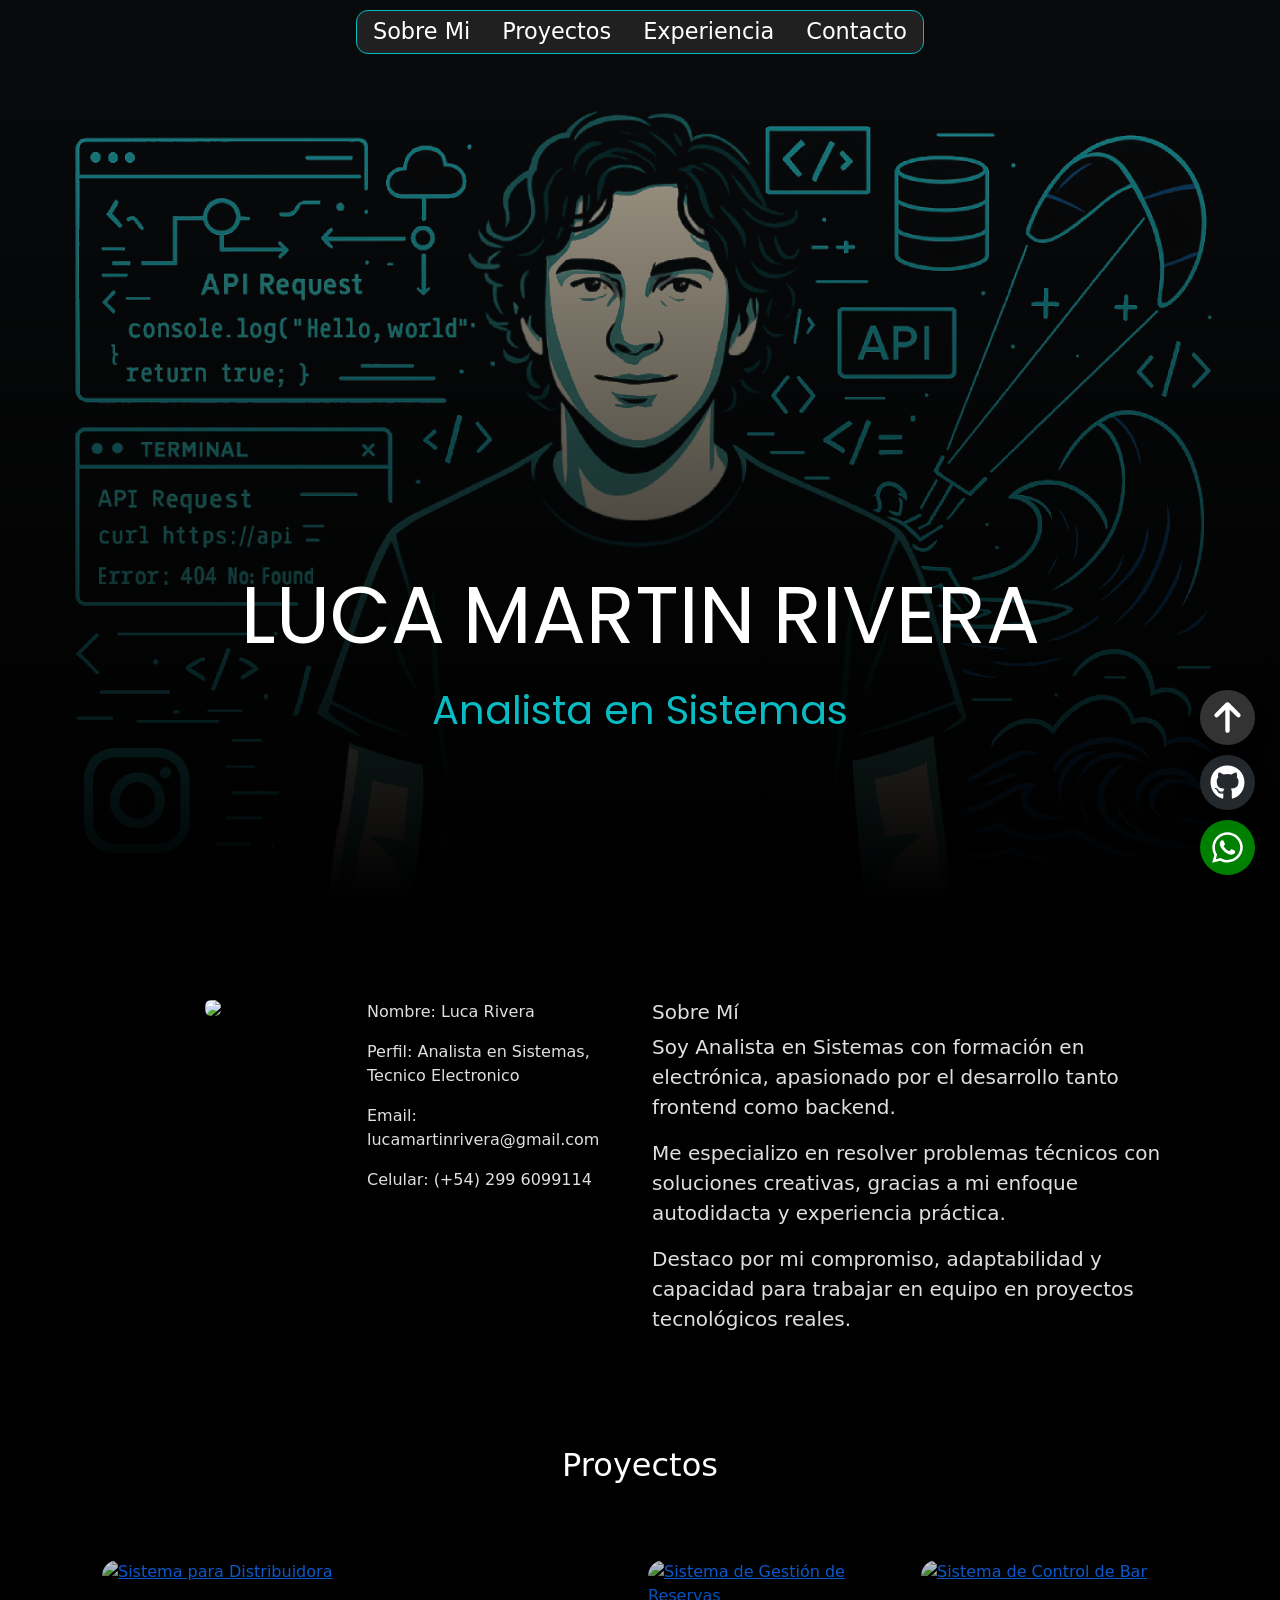
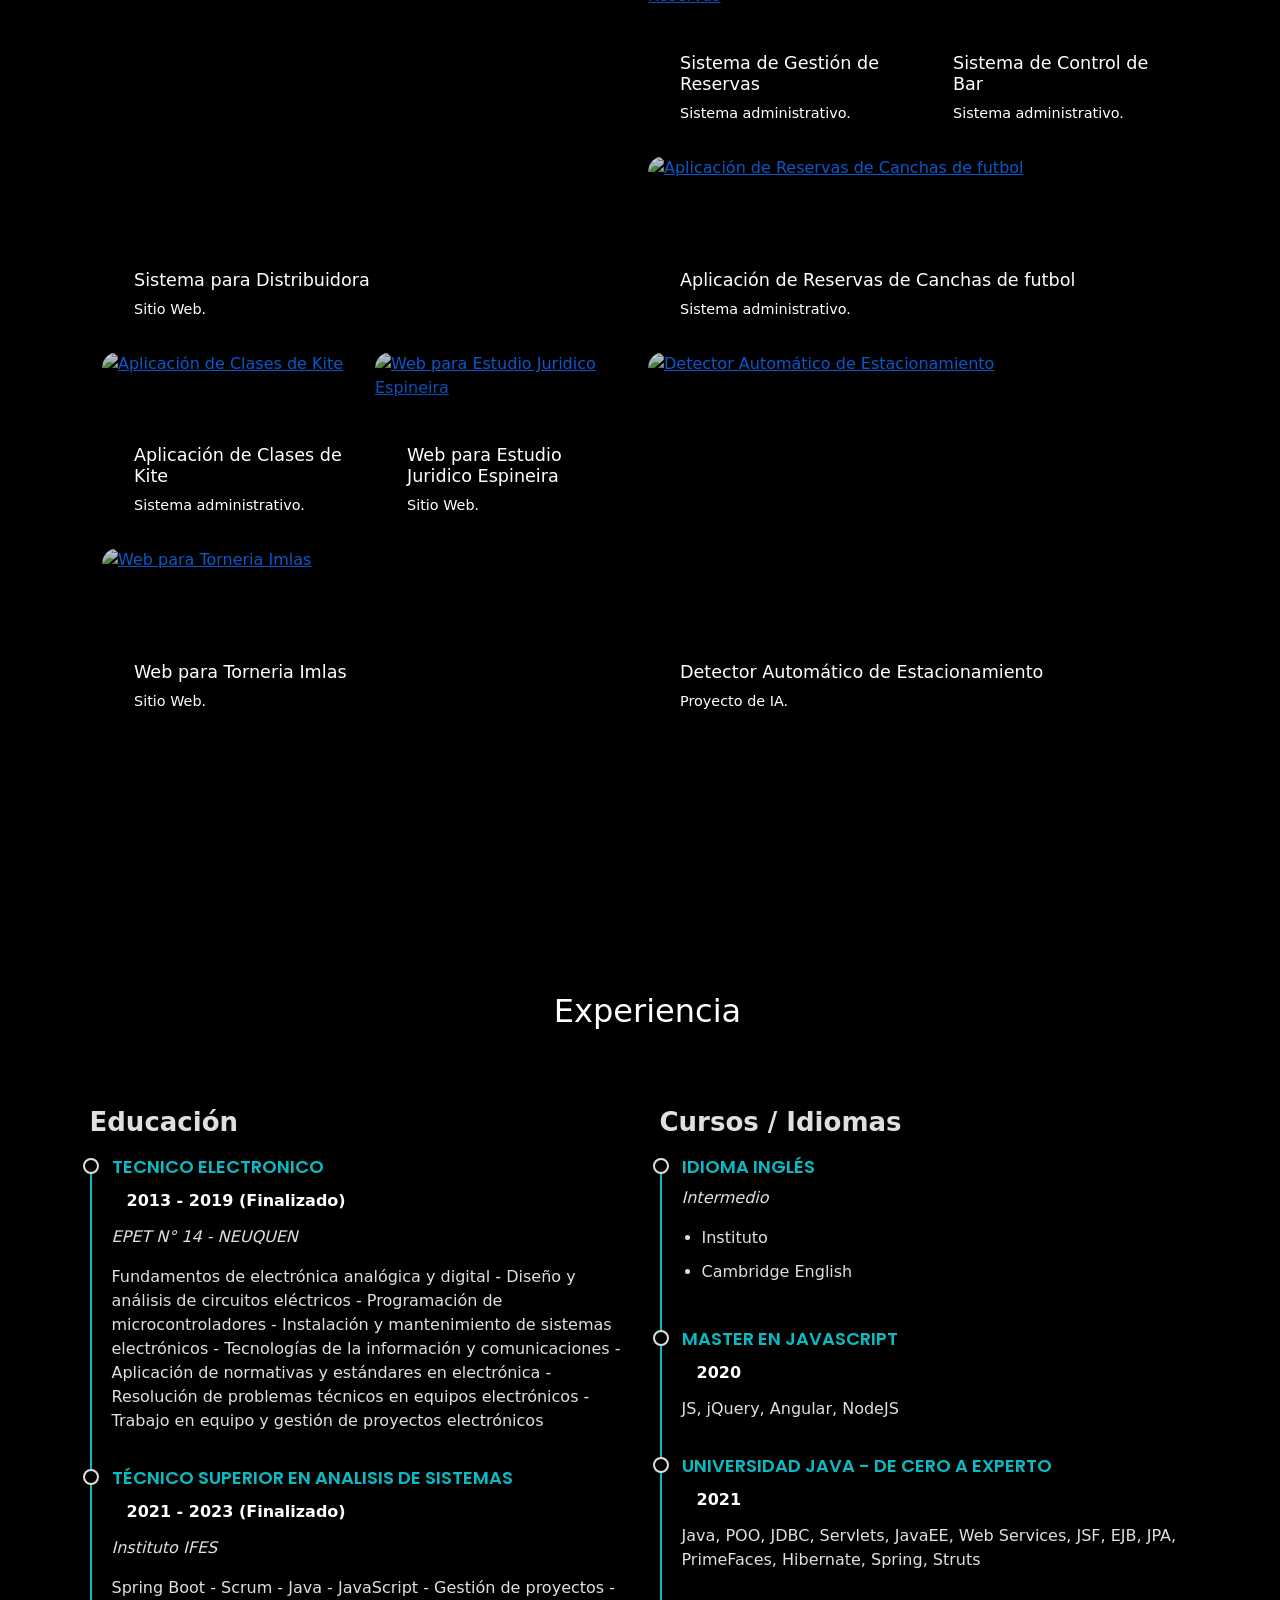
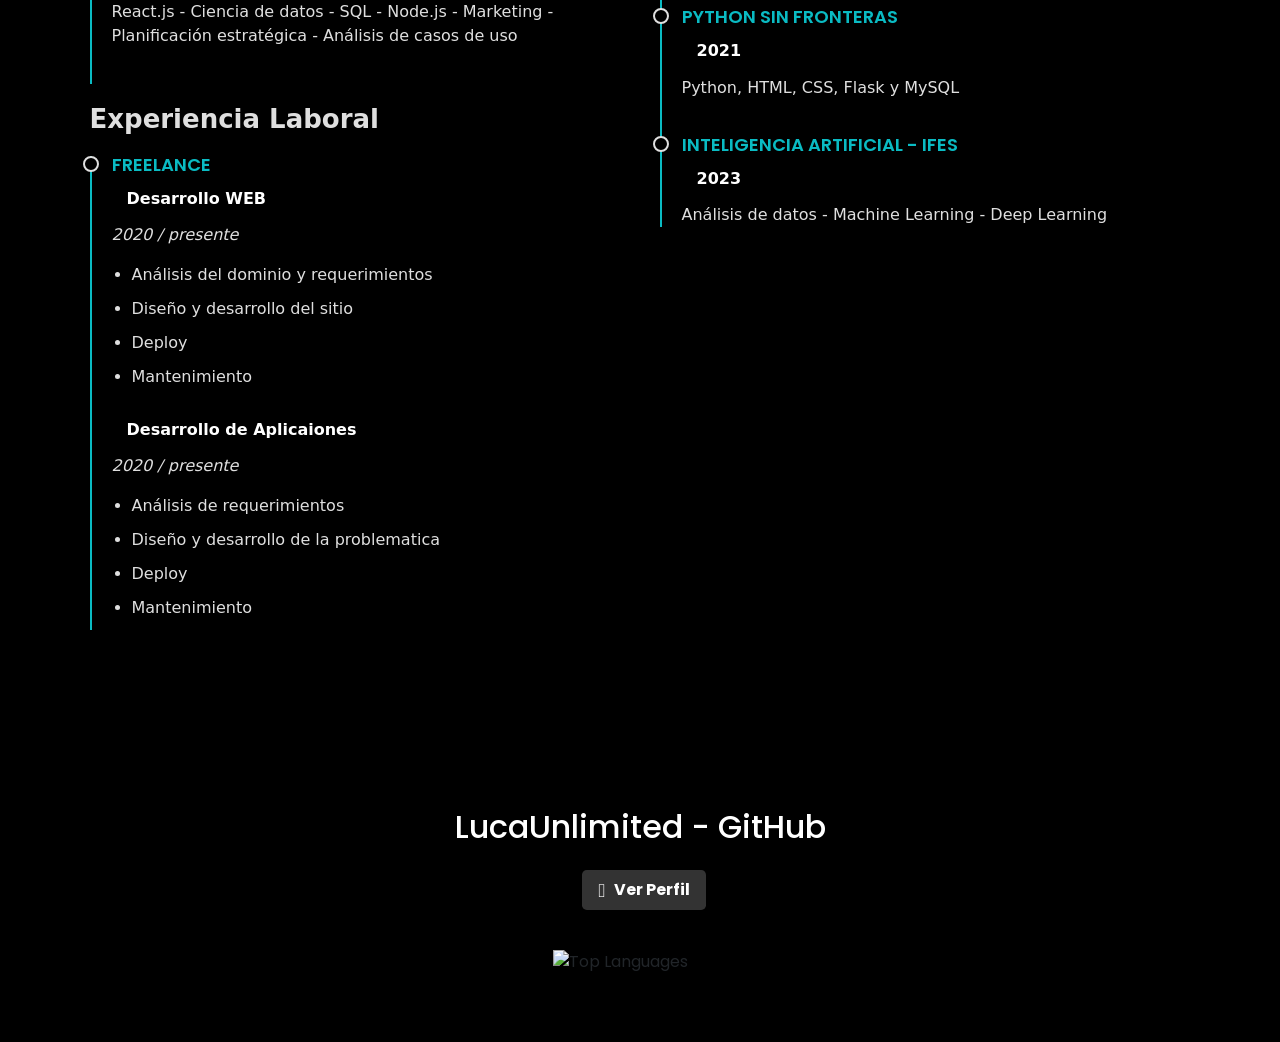
==== index.html @ 5f29ee4a "first commit" ====
<!doctype html>
<html lang="en">

<head>
  <meta charset="UTF-8" />
  <link rel="icon" href="/favicon.ico" />
  <meta name="viewport" content="width=device-width, initial-scale=1.0" />
  <title>Luca Rivera - Analista en Sistemas</title>

  <link rel="preconnect" href="https://fonts.googleapis.com">
  <link rel="preconnect" href="https://fonts.gstatic.com" crossorigin>

  <link rel="preconnect" href="https://fonts.googleapis.com">
  <link rel="preconnect" href="https://fonts.gstatic.com" crossorigin>
  <link
    href="https://fonts.googleapis.com/css2?family=Open+Sans:ital,wght@0,300..800;1,300..800&family=Poppins:ital,wght@0,100;0,200;0,300;0,400;0,500;0,600;0,700;0,800;0,900;1,100;1,200;1,300;1,400;1,500;1,600;1,700;1,800;1,900&display=swap"
    rel="stylesheet">

  <script type="module" crossorigin src="/assets/index-CZLeJGam.js"></script>
  <link rel="stylesheet" crossorigin href="/assets/index-Cu_EXWYW.css">
</head>

<body>
  <div id="root"></div>
</body>

</html>
---- assets/index-Cu_EXWYW.css ----
@charset "UTF-8";.navbar-pers{position:fixed;width:100%;display:flex;justify-content:center;align-items:center;z-index:999;top:10px}.navbar-container{background-color:#fff;border:1px solid #0abbc3;border-radius:12px;background-color:#202020;display:flex;justify-content:center;align-items:center;overflow:hidden}.navbar-link{text-decoration:none;color:#fff;font-size:1.4rem;font-weight:400;padding:4px 16px}.navbar-link:hover{background-color:#1bcad344;transition:all .3s ease-in-out;border-radius:10px}@media (max-width: 768px){.navbar-link{font-size:1.1rem;padding:10px 4px;border:.2px solid #0abac309}.navbar-pers{top:20px}}.navbar-link.active{background-color:#1bcad344;transition:all .3s ease-in-out;border-radius:10px}body{background-color:#000}.banner-container{position:relative;overflow:hidden;height:100vh;width:100%;display:flex;flex-direction:column;justify-content:end;align-items:center;background-size:cover;background-position:center;background-repeat:no-repeat;background-image:linear-gradient(to bottom,#1c18184d,#000),url(/assets/banner-xry9bMZ2.png);padding-bottom:160px}.banner-text{font-family:Poppins,sans-serif;font-weight:400;margin:5px;text-align:center;color:#fff;font-size:5rem}.banner-container span{font-family:Poppins,sans-serif;font-weight:400;text-align:center;color:#0abbc3;font-size:2.5rem}@media (max-width: 768px){.floating-buttons{display:none}.banner-container{padding-bottom:50px}.hidden-sm{display:none}.banner-text{font-family:Poppins,sans-serif;font-weight:400;text-align:center;color:#fff;font-size:3.5rem;margin:-8px}.banner-container span{font-family:Poppins,sans-serif;font-weight:400;text-align:center;color:#0abbc3;font-size:2rem;margin-top:15px}.name-container{flex-direction:column}}.github-btn{margin-bottom:20px;display:inline-flex;align-items:center;gap:.5rem;padding:.5rem 1rem;background-color:#333;color:#fff;border:none;border-radius:.3rem;text-decoration:none;font-size:1rem;font-weight:700;transition:background-color .2s ease,transform .2s ease;margin-left:.5rem}.github-btn:hover{background-color:#555;transform:translateY(-3px)}.github-btn i{font-size:1.2rem}.avatar{margin-bottom:20px;max-height:200px}.about-img{display:flex;justify-content:center}.about-container{color:#dfdfdf}@media (max-width: 576px){.avatar{padding-left:20px;max-width:150px}.about-info{font-size:s}.about-me{padding:20px}}.resume .resume-title{font-size:26px;font-weight:700;margin-top:20px;margin-bottom:20px;color:#dfdfdf}.resume .resume-item{padding:0 0 20px 20px;border-left:2px solid #0abbc3;position:relative}.resume .resume-item h4{line-height:18px;font-size:18px;font-weight:600;text-transform:uppercase;font-family:Poppins,sans-serif;color:#0abbc3;margin-bottom:10px}.resume .resume-item h5{color:#fff;font-size:16px;padding:5px 15px;display:inline-block;font-weight:600;margin-bottom:10px}.resume .resume-item p{color:#dfdfdf}.resume .resume-item ul{padding-left:20px}.resume .resume-item ul li{color:#dfdfdf;padding-bottom:10px}.resume .resume-item:last-child{padding-bottom:0}.resume .resume-item:before{content:"";position:absolute;width:16px;height:16px;border-radius:50px;left:-9px;top:0;background:#000;border:2px solid #dfdfdf}/*!
 * Font Awesome Free 6.7.2 by @fontawesome - https://fontawesome.com
 * License - https://fontawesome.com/license/free (Icons: CC BY 4.0, Fonts: SIL OFL 1.1, Code: MIT License)
 * Copyright 2024 Fonticons, Inc.
 */.fa{font-family:var(--fa-style-family,"Font Awesome 6 Free");font-weight:var(--fa-style,900)}.fa,.fa-brands,.fa-regular,.fa-solid,.fab,.far,.fas{-moz-osx-font-smoothing:grayscale;-webkit-font-smoothing:antialiased;display:var(--fa-display,inline-block);font-style:normal;font-variant:normal;line-height:1;text-rendering:auto}.fa-brands:before,.fa-regular:before,.fa-solid:before,.fa:before,.fab:before,.far:before,.fas:before{content:var(--fa)}.fa-classic,.fa-regular,.fa-solid,.far,.fas{font-family:"Font Awesome 6 Free"}.fa-brands,.fab{font-family:"Font Awesome 6 Brands"}.fa-1x{font-size:1em}.fa-2x{font-size:2em}.fa-3x{font-size:3em}.fa-4x{font-size:4em}.fa-5x{font-size:5em}.fa-6x{font-size:6em}.fa-7x{font-size:7em}.fa-8x{font-size:8em}.fa-9x{font-size:9em}.fa-10x{font-size:10em}.fa-2xs{font-size:.625em;line-height:.1em;vertical-align:.225em}.fa-xs{font-size:.75em;line-height:.08333em;vertical-align:.125em}.fa-sm{font-size:.875em;line-height:.07143em;vertical-align:.05357em}.fa-lg{font-size:1.25em;line-height:.05em;vertical-align:-.075em}.fa-xl{font-size:1.5em;line-height:.04167em;vertical-align:-.125em}.fa-2xl{font-size:2em;line-height:.03125em;vertical-align:-.1875em}.fa-fw{text-align:center;width:1.25em}.fa-ul{list-style-type:none;margin-left:var(--fa-li-margin,2.5em);padding-left:0}.fa-ul>li{position:relative}.fa-li{left:calc(var(--fa-li-width, 2em)*-1);position:absolute;text-align:center;width:var(--fa-li-width,2em);line-height:inherit}.fa-border{border-radius:var(--fa-border-radius,.1em);border:var(--fa-border-width,.08em) var(--fa-border-style,solid) var(--fa-border-color,#eee);padding:var(--fa-border-padding,.2em .25em .15em)}.fa-pull-left{float:left;margin-right:var(--fa-pull-margin,.3em)}.fa-pull-right{float:right;margin-left:var(--fa-pull-margin,.3em)}.fa-beat{animation-name:fa-beat;animation-delay:var(--fa-animation-delay,0s);animation-direction:var(--fa-animation-direction,normal);animation-duration:var(--fa-animation-duration,1s);animation-iteration-count:var(--fa-animation-iteration-count,infinite);animation-timing-function:var(--fa-animation-timing,ease-in-out)}.fa-bounce{animation-name:fa-bounce;animation-delay:var(--fa-animation-delay,0s);animation-direction:var(--fa-animation-direction,normal);animation-duration:var(--fa-animation-duration,1s);animation-iteration-count:var(--fa-animation-iteration-count,infinite);animation-timing-function:var(--fa-animation-timing,cubic-bezier(.28,.84,.42,1))}.fa-fade{animation-name:fa-fade;animation-iteration-count:var(--fa-animation-iteration-count,infinite);animation-timing-function:var(--fa-animation-timing,cubic-bezier(.4,0,.6,1))}.fa-beat-fade,.fa-fade{animation-delay:var(--fa-animation-delay,0s);animation-direction:var(--fa-animation-direction,normal);animation-duration:var(--fa-animation-duration,1s)}.fa-beat-fade{animation-name:fa-beat-fade;animation-iteration-count:var(--fa-animation-iteration-count,infinite);animation-timing-function:var(--fa-animation-timing,cubic-bezier(.4,0,.6,1))}.fa-flip{animation-name:fa-flip;animation-delay:var(--fa-animation-delay,0s);animation-direction:var(--fa-animation-direction,normal);animation-duration:var(--fa-animation-duration,1s);animation-iteration-count:var(--fa-animation-iteration-count,infinite);animation-timing-function:var(--fa-animation-timing,ease-in-out)}.fa-shake{animation-name:fa-shake;animation-duration:var(--fa-animation-duration,1s);animation-iteration-count:var(--fa-animation-iteration-count,infinite);animation-timing-function:var(--fa-animation-timing,linear)}.fa-shake,.fa-spin{animation-delay:var(--fa-animation-delay,0s);animation-direction:var(--fa-animation-direction,normal)}.fa-spin{animation-name:fa-spin;animation-duration:var(--fa-animation-duration,2s);animation-iteration-count:var(--fa-animation-iteration-count,infinite);animation-timing-function:var(--fa-animation-timing,linear)}.fa-spin-reverse{--fa-animation-direction:reverse}.fa-pulse,.fa-spin-pulse{animation-name:fa-spin;animation-direction:var(--fa-animation-direction,normal);animation-duration:var(--fa-animation-duration,1s);animation-iteration-count:var(--fa-animation-iteration-count,infinite);animation-timing-function:var(--fa-animation-timing,steps(8))}@media (prefers-reduced-motion:reduce){.fa-beat,.fa-beat-fade,.fa-bounce,.fa-fade,.fa-flip,.fa-pulse,.fa-shake,.fa-spin,.fa-spin-pulse{animation-delay:-1ms;animation-duration:1ms;animation-iteration-count:1;transition-delay:0s;transition-duration:0s}}@keyframes fa-beat{0%,90%{transform:scale(1)}45%{transform:scale(var(--fa-beat-scale,1.25))}}@keyframes fa-bounce{0%{transform:scale(1) translateY(0)}10%{transform:scale(var(--fa-bounce-start-scale-x,1.1),var(--fa-bounce-start-scale-y,.9)) translateY(0)}30%{transform:scale(var(--fa-bounce-jump-scale-x,.9),var(--fa-bounce-jump-scale-y,1.1)) translateY(var(--fa-bounce-height,-.5em))}50%{transform:scale(var(--fa-bounce-land-scale-x,1.05),var(--fa-bounce-land-scale-y,.95)) translateY(0)}57%{transform:scale(1) translateY(var(--fa-bounce-rebound,-.125em))}64%{transform:scale(1) translateY(0)}to{transform:scale(1) translateY(0)}}@keyframes fa-fade{50%{opacity:var(--fa-fade-opacity,.4)}}@keyframes fa-beat-fade{0%,to{opacity:var(--fa-beat-fade-opacity,.4);transform:scale(1)}50%{opacity:1;transform:scale(var(--fa-beat-fade-scale,1.125))}}@keyframes fa-flip{50%{transform:rotate3d(var(--fa-flip-x,0),var(--fa-flip-y,1),var(--fa-flip-z,0),var(--fa-flip-angle,-180deg))}}@keyframes fa-shake{0%{transform:rotate(-15deg)}4%{transform:rotate(15deg)}8%,24%{transform:rotate(-18deg)}12%,28%{transform:rotate(18deg)}16%{transform:rotate(-22deg)}20%{transform:rotate(22deg)}32%{transform:rotate(-12deg)}36%{transform:rotate(12deg)}40%,to{transform:rotate(0)}}@keyframes fa-spin{0%{transform:rotate(0)}to{transform:rotate(1turn)}}.fa-rotate-90{transform:rotate(90deg)}.fa-rotate-180{transform:rotate(180deg)}.fa-rotate-270{transform:rotate(270deg)}.fa-flip-horizontal{transform:scaleX(-1)}.fa-flip-vertical{transform:scaleY(-1)}.fa-flip-both,.fa-flip-horizontal.fa-flip-vertical{transform:scale(-1)}.fa-rotate-by{transform:rotate(var(--fa-rotate-angle,0))}.fa-stack{display:inline-block;height:2em;line-height:2em;position:relative;vertical-align:middle;width:2.5em}.fa-stack-1x,.fa-stack-2x{left:0;position:absolute;text-align:center;width:100%;z-index:var(--fa-stack-z-index,auto)}.fa-stack-1x{line-height:inherit}.fa-stack-2x{font-size:2em}.fa-inverse{color:var(--fa-inverse,#fff)}.fa-0{--fa:"0"}.fa-1{--fa:"1"}.fa-2{--fa:"2"}.fa-3{--fa:"3"}.fa-4{--fa:"4"}.fa-5{--fa:"5"}.fa-6{--fa:"6"}.fa-7{--fa:"7"}.fa-8{--fa:"8"}.fa-9{--fa:"9"}.fa-fill-drip{--fa:""}.fa-arrows-to-circle{--fa:""}.fa-chevron-circle-right,.fa-circle-chevron-right{--fa:""}.fa-at{--fa:"@"}.fa-trash-alt,.fa-trash-can{--fa:""}.fa-text-height{--fa:""}.fa-user-times,.fa-user-xmark{--fa:""}.fa-stethoscope{--fa:""}.fa-comment-alt,.fa-message{--fa:""}.fa-info{--fa:""}.fa-compress-alt,.fa-down-left-and-up-right-to-center{--fa:""}.fa-explosion{--fa:""}.fa-file-alt,.fa-file-lines,.fa-file-text{--fa:""}.fa-wave-square{--fa:""}.fa-ring{--fa:""}.fa-building-un{--fa:""}.fa-dice-three{--fa:""}.fa-calendar-alt,.fa-calendar-days{--fa:""}.fa-anchor-circle-check{--fa:""}.fa-building-circle-arrow-right{--fa:""}.fa-volleyball,.fa-volleyball-ball{--fa:""}.fa-arrows-up-to-line{--fa:""}.fa-sort-desc,.fa-sort-down{--fa:""}.fa-circle-minus,.fa-minus-circle{--fa:""}.fa-door-open{--fa:""}.fa-right-from-bracket,.fa-sign-out-alt{--fa:""}.fa-atom{--fa:""}.fa-soap{--fa:""}.fa-heart-music-camera-bolt,.fa-icons{--fa:""}.fa-microphone-alt-slash,.fa-microphone-lines-slash{--fa:""}.fa-bridge-circle-check{--fa:""}.fa-pump-medical{--fa:""}.fa-fingerprint{--fa:""}.fa-hand-point-right{--fa:""}.fa-magnifying-glass-location,.fa-search-location{--fa:""}.fa-forward-step,.fa-step-forward{--fa:""}.fa-face-smile-beam,.fa-smile-beam{--fa:""}.fa-flag-checkered{--fa:""}.fa-football,.fa-football-ball{--fa:""}.fa-school-circle-exclamation{--fa:""}.fa-crop{--fa:""}.fa-angle-double-down,.fa-angles-down{--fa:""}.fa-users-rectangle{--fa:""}.fa-people-roof{--fa:""}.fa-people-line{--fa:""}.fa-beer,.fa-beer-mug-empty{--fa:""}.fa-diagram-predecessor{--fa:""}.fa-arrow-up-long,.fa-long-arrow-up{--fa:""}.fa-burn,.fa-fire-flame-simple{--fa:""}.fa-male,.fa-person{--fa:""}.fa-laptop{--fa:""}.fa-file-csv{--fa:""}.fa-menorah{--fa:""}.fa-truck-plane{--fa:""}.fa-record-vinyl{--fa:""}.fa-face-grin-stars,.fa-grin-stars{--fa:""}.fa-bong{--fa:""}.fa-pastafarianism,.fa-spaghetti-monster-flying{--fa:""}.fa-arrow-down-up-across-line{--fa:""}.fa-spoon,.fa-utensil-spoon{--fa:""}.fa-jar-wheat{--fa:""}.fa-envelopes-bulk,.fa-mail-bulk{--fa:""}.fa-file-circle-exclamation{--fa:""}.fa-circle-h,.fa-hospital-symbol{--fa:""}.fa-pager{--fa:""}.fa-address-book,.fa-contact-book{--fa:""}.fa-strikethrough{--fa:""}.fa-k{--fa:"K"}.fa-landmark-flag{--fa:""}.fa-pencil,.fa-pencil-alt{--fa:""}.fa-backward{--fa:""}.fa-caret-right{--fa:""}.fa-comments{--fa:""}.fa-file-clipboard,.fa-paste{--fa:""}.fa-code-pull-request{--fa:""}.fa-clipboard-list{--fa:""}.fa-truck-loading,.fa-truck-ramp-box{--fa:""}.fa-user-check{--fa:""}.fa-vial-virus{--fa:""}.fa-sheet-plastic{--fa:""}.fa-blog{--fa:""}.fa-user-ninja{--fa:""}.fa-person-arrow-up-from-line{--fa:""}.fa-scroll-torah,.fa-torah{--fa:""}.fa-broom-ball,.fa-quidditch,.fa-quidditch-broom-ball{--fa:""}.fa-toggle-off{--fa:""}.fa-archive,.fa-box-archive{--fa:""}.fa-person-drowning{--fa:""}.fa-arrow-down-9-1,.fa-sort-numeric-desc,.fa-sort-numeric-down-alt{--fa:""}.fa-face-grin-tongue-squint,.fa-grin-tongue-squint{--fa:""}.fa-spray-can{--fa:""}.fa-truck-monster{--fa:""}.fa-w{--fa:"W"}.fa-earth-africa,.fa-globe-africa{--fa:""}.fa-rainbow{--fa:""}.fa-circle-notch{--fa:""}.fa-tablet-alt,.fa-tablet-screen-button{--fa:""}.fa-paw{--fa:""}.fa-cloud{--fa:""}.fa-trowel-bricks{--fa:""}.fa-face-flushed,.fa-flushed{--fa:""}.fa-hospital-user{--fa:""}.fa-tent-arrow-left-right{--fa:""}.fa-gavel,.fa-legal{--fa:""}.fa-binoculars{--fa:""}.fa-microphone-slash{--fa:""}.fa-box-tissue{--fa:""}.fa-motorcycle{--fa:""}.fa-bell-concierge,.fa-concierge-bell{--fa:""}.fa-pen-ruler,.fa-pencil-ruler{--fa:""}.fa-people-arrows,.fa-people-arrows-left-right{--fa:""}.fa-mars-and-venus-burst{--fa:""}.fa-caret-square-right,.fa-square-caret-right{--fa:""}.fa-cut,.fa-scissors{--fa:""}.fa-sun-plant-wilt{--fa:""}.fa-toilets-portable{--fa:""}.fa-hockey-puck{--fa:""}.fa-table{--fa:""}.fa-magnifying-glass-arrow-right{--fa:""}.fa-digital-tachograph,.fa-tachograph-digital{--fa:""}.fa-users-slash{--fa:""}.fa-clover{--fa:""}.fa-mail-reply,.fa-reply{--fa:""}.fa-star-and-crescent{--fa:""}.fa-house-fire{--fa:""}.fa-minus-square,.fa-square-minus{--fa:""}.fa-helicopter{--fa:""}.fa-compass{--fa:""}.fa-caret-square-down,.fa-square-caret-down{--fa:""}.fa-file-circle-question{--fa:""}.fa-laptop-code{--fa:""}.fa-swatchbook{--fa:""}.fa-prescription-bottle{--fa:""}.fa-bars,.fa-navicon{--fa:""}.fa-people-group{--fa:""}.fa-hourglass-3,.fa-hourglass-end{--fa:""}.fa-heart-broken,.fa-heart-crack{--fa:""}.fa-external-link-square-alt,.fa-square-up-right{--fa:""}.fa-face-kiss-beam,.fa-kiss-beam{--fa:""}.fa-film{--fa:""}.fa-ruler-horizontal{--fa:""}.fa-people-robbery{--fa:""}.fa-lightbulb{--fa:""}.fa-caret-left{--fa:""}.fa-circle-exclamation,.fa-exclamation-circle{--fa:""}.fa-school-circle-xmark{--fa:""}.fa-arrow-right-from-bracket,.fa-sign-out{--fa:""}.fa-chevron-circle-down,.fa-circle-chevron-down{--fa:""}.fa-unlock-alt,.fa-unlock-keyhole{--fa:""}.fa-cloud-showers-heavy{--fa:""}.fa-headphones-alt,.fa-headphones-simple{--fa:""}.fa-sitemap{--fa:""}.fa-circle-dollar-to-slot,.fa-donate{--fa:""}.fa-memory{--fa:""}.fa-road-spikes{--fa:""}.fa-fire-burner{--fa:""}.fa-flag{--fa:""}.fa-hanukiah{--fa:""}.fa-feather{--fa:""}.fa-volume-down,.fa-volume-low{--fa:""}.fa-comment-slash{--fa:""}.fa-cloud-sun-rain{--fa:""}.fa-compress{--fa:""}.fa-wheat-alt,.fa-wheat-awn{--fa:""}.fa-ankh{--fa:""}.fa-hands-holding-child{--fa:""}.fa-asterisk{--fa:"*"}.fa-check-square,.fa-square-check{--fa:""}.fa-peseta-sign{--fa:""}.fa-header,.fa-heading{--fa:""}.fa-ghost{--fa:""}.fa-list,.fa-list-squares{--fa:""}.fa-phone-square-alt,.fa-square-phone-flip{--fa:""}.fa-cart-plus{--fa:""}.fa-gamepad{--fa:""}.fa-circle-dot,.fa-dot-circle{--fa:""}.fa-dizzy,.fa-face-dizzy{--fa:""}.fa-egg{--fa:""}.fa-house-medical-circle-xmark{--fa:""}.fa-campground{--fa:""}.fa-folder-plus{--fa:""}.fa-futbol,.fa-futbol-ball,.fa-soccer-ball{--fa:""}.fa-paint-brush,.fa-paintbrush{--fa:""}.fa-lock{--fa:""}.fa-gas-pump{--fa:""}.fa-hot-tub,.fa-hot-tub-person{--fa:""}.fa-map-location,.fa-map-marked{--fa:""}.fa-house-flood-water{--fa:""}.fa-tree{--fa:""}.fa-bridge-lock{--fa:""}.fa-sack-dollar{--fa:""}.fa-edit,.fa-pen-to-square{--fa:""}.fa-car-side{--fa:""}.fa-share-alt,.fa-share-nodes{--fa:""}.fa-heart-circle-minus{--fa:""}.fa-hourglass-2,.fa-hourglass-half{--fa:""}.fa-microscope{--fa:""}.fa-sink{--fa:""}.fa-bag-shopping,.fa-shopping-bag{--fa:""}.fa-arrow-down-z-a,.fa-sort-alpha-desc,.fa-sort-alpha-down-alt{--fa:""}.fa-mitten{--fa:""}.fa-person-rays{--fa:""}.fa-users{--fa:""}.fa-eye-slash{--fa:""}.fa-flask-vial{--fa:""}.fa-hand,.fa-hand-paper{--fa:""}.fa-om{--fa:""}.fa-worm{--fa:""}.fa-house-circle-xmark{--fa:""}.fa-plug{--fa:""}.fa-chevron-up{--fa:""}.fa-hand-spock{--fa:""}.fa-stopwatch{--fa:""}.fa-face-kiss,.fa-kiss{--fa:""}.fa-bridge-circle-xmark{--fa:""}.fa-face-grin-tongue,.fa-grin-tongue{--fa:""}.fa-chess-bishop{--fa:""}.fa-face-grin-wink,.fa-grin-wink{--fa:""}.fa-deaf,.fa-deafness,.fa-ear-deaf,.fa-hard-of-hearing{--fa:""}.fa-road-circle-check{--fa:""}.fa-dice-five{--fa:""}.fa-rss-square,.fa-square-rss{--fa:""}.fa-land-mine-on{--fa:""}.fa-i-cursor{--fa:""}.fa-stamp{--fa:""}.fa-stairs{--fa:""}.fa-i{--fa:"I"}.fa-hryvnia,.fa-hryvnia-sign{--fa:""}.fa-pills{--fa:""}.fa-face-grin-wide,.fa-grin-alt{--fa:""}.fa-tooth{--fa:""}.fa-v{--fa:"V"}.fa-bangladeshi-taka-sign{--fa:""}.fa-bicycle{--fa:""}.fa-rod-asclepius,.fa-rod-snake,.fa-staff-aesculapius,.fa-staff-snake{--fa:""}.fa-head-side-cough-slash{--fa:""}.fa-ambulance,.fa-truck-medical{--fa:""}.fa-wheat-awn-circle-exclamation{--fa:""}.fa-snowman{--fa:""}.fa-mortar-pestle{--fa:""}.fa-road-barrier{--fa:""}.fa-school{--fa:""}.fa-igloo{--fa:""}.fa-joint{--fa:""}.fa-angle-right{--fa:""}.fa-horse{--fa:""}.fa-q{--fa:"Q"}.fa-g{--fa:"G"}.fa-notes-medical{--fa:""}.fa-temperature-2,.fa-temperature-half,.fa-thermometer-2,.fa-thermometer-half{--fa:""}.fa-dong-sign{--fa:""}.fa-capsules{--fa:""}.fa-poo-bolt,.fa-poo-storm{--fa:""}.fa-face-frown-open,.fa-frown-open{--fa:""}.fa-hand-point-up{--fa:""}.fa-money-bill{--fa:""}.fa-bookmark{--fa:""}.fa-align-justify{--fa:""}.fa-umbrella-beach{--fa:""}.fa-helmet-un{--fa:""}.fa-bullseye{--fa:""}.fa-bacon{--fa:""}.fa-hand-point-down{--fa:""}.fa-arrow-up-from-bracket{--fa:""}.fa-folder,.fa-folder-blank{--fa:""}.fa-file-medical-alt,.fa-file-waveform{--fa:""}.fa-radiation{--fa:""}.fa-chart-simple{--fa:""}.fa-mars-stroke{--fa:""}.fa-vial{--fa:""}.fa-dashboard,.fa-gauge,.fa-gauge-med,.fa-tachometer-alt-average{--fa:""}.fa-magic-wand-sparkles,.fa-wand-magic-sparkles{--fa:""}.fa-e{--fa:"E"}.fa-pen-alt,.fa-pen-clip{--fa:""}.fa-bridge-circle-exclamation{--fa:""}.fa-user{--fa:""}.fa-school-circle-check{--fa:""}.fa-dumpster{--fa:""}.fa-shuttle-van,.fa-van-shuttle{--fa:""}.fa-building-user{--fa:""}.fa-caret-square-left,.fa-square-caret-left{--fa:""}.fa-highlighter{--fa:""}.fa-key{--fa:""}.fa-bullhorn{--fa:""}.fa-globe{--fa:""}.fa-synagogue{--fa:""}.fa-person-half-dress{--fa:""}.fa-road-bridge{--fa:""}.fa-location-arrow{--fa:""}.fa-c{--fa:"C"}.fa-tablet-button{--fa:""}.fa-building-lock{--fa:""}.fa-pizza-slice{--fa:""}.fa-money-bill-wave{--fa:""}.fa-area-chart,.fa-chart-area{--fa:""}.fa-house-flag{--fa:""}.fa-person-circle-minus{--fa:""}.fa-ban,.fa-cancel{--fa:""}.fa-camera-rotate{--fa:""}.fa-air-freshener,.fa-spray-can-sparkles{--fa:""}.fa-star{--fa:""}.fa-repeat{--fa:""}.fa-cross{--fa:""}.fa-box{--fa:""}.fa-venus-mars{--fa:""}.fa-arrow-pointer,.fa-mouse-pointer{--fa:""}.fa-expand-arrows-alt,.fa-maximize{--fa:""}.fa-charging-station{--fa:""}.fa-shapes,.fa-triangle-circle-square{--fa:""}.fa-random,.fa-shuffle{--fa:""}.fa-person-running,.fa-running{--fa:""}.fa-mobile-retro{--fa:""}.fa-grip-lines-vertical{--fa:""}.fa-spider{--fa:""}.fa-hands-bound{--fa:""}.fa-file-invoice-dollar{--fa:""}.fa-plane-circle-exclamation{--fa:""}.fa-x-ray{--fa:""}.fa-spell-check{--fa:""}.fa-slash{--fa:""}.fa-computer-mouse,.fa-mouse{--fa:""}.fa-arrow-right-to-bracket,.fa-sign-in{--fa:""}.fa-shop-slash,.fa-store-alt-slash{--fa:""}.fa-server{--fa:""}.fa-virus-covid-slash{--fa:""}.fa-shop-lock{--fa:""}.fa-hourglass-1,.fa-hourglass-start{--fa:""}.fa-blender-phone{--fa:""}.fa-building-wheat{--fa:""}.fa-person-breastfeeding{--fa:""}.fa-right-to-bracket,.fa-sign-in-alt{--fa:""}.fa-venus{--fa:""}.fa-passport{--fa:""}.fa-thumb-tack-slash,.fa-thumbtack-slash{--fa:""}.fa-heart-pulse,.fa-heartbeat{--fa:""}.fa-people-carry,.fa-people-carry-box{--fa:""}.fa-temperature-high{--fa:""}.fa-microchip{--fa:""}.fa-crown{--fa:""}.fa-weight-hanging{--fa:""}.fa-xmarks-lines{--fa:""}.fa-file-prescription{--fa:""}.fa-weight,.fa-weight-scale{--fa:""}.fa-user-friends,.fa-user-group{--fa:""}.fa-arrow-up-a-z,.fa-sort-alpha-up{--fa:""}.fa-chess-knight{--fa:""}.fa-face-laugh-squint,.fa-laugh-squint{--fa:""}.fa-wheelchair{--fa:""}.fa-arrow-circle-up,.fa-circle-arrow-up{--fa:""}.fa-toggle-on{--fa:""}.fa-person-walking,.fa-walking{--fa:""}.fa-l{--fa:"L"}.fa-fire{--fa:""}.fa-bed-pulse,.fa-procedures{--fa:""}.fa-shuttle-space,.fa-space-shuttle{--fa:""}.fa-face-laugh,.fa-laugh{--fa:""}.fa-folder-open{--fa:""}.fa-heart-circle-plus{--fa:""}.fa-code-fork{--fa:""}.fa-city{--fa:""}.fa-microphone-alt,.fa-microphone-lines{--fa:""}.fa-pepper-hot{--fa:""}.fa-unlock{--fa:""}.fa-colon-sign{--fa:""}.fa-headset{--fa:""}.fa-store-slash{--fa:""}.fa-road-circle-xmark{--fa:""}.fa-user-minus{--fa:""}.fa-mars-stroke-up,.fa-mars-stroke-v{--fa:""}.fa-champagne-glasses,.fa-glass-cheers{--fa:""}.fa-clipboard{--fa:""}.fa-house-circle-exclamation{--fa:""}.fa-file-arrow-up,.fa-file-upload{--fa:""}.fa-wifi,.fa-wifi-3,.fa-wifi-strong{--fa:""}.fa-bath,.fa-bathtub{--fa:""}.fa-underline{--fa:""}.fa-user-edit,.fa-user-pen{--fa:""}.fa-signature{--fa:""}.fa-stroopwafel{--fa:""}.fa-bold{--fa:""}.fa-anchor-lock{--fa:""}.fa-building-ngo{--fa:""}.fa-manat-sign{--fa:""}.fa-not-equal{--fa:""}.fa-border-style,.fa-border-top-left{--fa:""}.fa-map-location-dot,.fa-map-marked-alt{--fa:""}.fa-jedi{--fa:""}.fa-poll,.fa-square-poll-vertical{--fa:""}.fa-mug-hot{--fa:""}.fa-battery-car,.fa-car-battery{--fa:""}.fa-gift{--fa:""}.fa-dice-two{--fa:""}.fa-chess-queen{--fa:""}.fa-glasses{--fa:""}.fa-chess-board{--fa:""}.fa-building-circle-check{--fa:""}.fa-person-chalkboard{--fa:""}.fa-mars-stroke-h,.fa-mars-stroke-right{--fa:""}.fa-hand-back-fist,.fa-hand-rock{--fa:""}.fa-caret-square-up,.fa-square-caret-up{--fa:""}.fa-cloud-showers-water{--fa:""}.fa-bar-chart,.fa-chart-bar{--fa:""}.fa-hands-bubbles,.fa-hands-wash{--fa:""}.fa-less-than-equal{--fa:""}.fa-train{--fa:""}.fa-eye-low-vision,.fa-low-vision{--fa:""}.fa-crow{--fa:""}.fa-sailboat{--fa:""}.fa-window-restore{--fa:""}.fa-plus-square,.fa-square-plus{--fa:""}.fa-torii-gate{--fa:""}.fa-frog{--fa:""}.fa-bucket{--fa:""}.fa-image{--fa:""}.fa-microphone{--fa:""}.fa-cow{--fa:""}.fa-caret-up{--fa:""}.fa-screwdriver{--fa:""}.fa-folder-closed{--fa:""}.fa-house-tsunami{--fa:""}.fa-square-nfi{--fa:""}.fa-arrow-up-from-ground-water{--fa:""}.fa-glass-martini-alt,.fa-martini-glass{--fa:""}.fa-square-binary{--fa:""}.fa-rotate-back,.fa-rotate-backward,.fa-rotate-left,.fa-undo-alt{--fa:""}.fa-columns,.fa-table-columns{--fa:""}.fa-lemon{--fa:""}.fa-head-side-mask{--fa:""}.fa-handshake{--fa:""}.fa-gem{--fa:""}.fa-dolly,.fa-dolly-box{--fa:""}.fa-smoking{--fa:""}.fa-compress-arrows-alt,.fa-minimize{--fa:""}.fa-monument{--fa:""}.fa-snowplow{--fa:""}.fa-angle-double-right,.fa-angles-right{--fa:""}.fa-cannabis{--fa:""}.fa-circle-play,.fa-play-circle{--fa:""}.fa-tablets{--fa:""}.fa-ethernet{--fa:""}.fa-eur,.fa-euro,.fa-euro-sign{--fa:""}.fa-chair{--fa:""}.fa-check-circle,.fa-circle-check{--fa:""}.fa-circle-stop,.fa-stop-circle{--fa:""}.fa-compass-drafting,.fa-drafting-compass{--fa:""}.fa-plate-wheat{--fa:""}.fa-icicles{--fa:""}.fa-person-shelter{--fa:""}.fa-neuter{--fa:""}.fa-id-badge{--fa:""}.fa-marker{--fa:""}.fa-face-laugh-beam,.fa-laugh-beam{--fa:""}.fa-helicopter-symbol{--fa:""}.fa-universal-access{--fa:""}.fa-chevron-circle-up,.fa-circle-chevron-up{--fa:""}.fa-lari-sign{--fa:""}.fa-volcano{--fa:""}.fa-person-walking-dashed-line-arrow-right{--fa:""}.fa-gbp,.fa-pound-sign,.fa-sterling-sign{--fa:""}.fa-viruses{--fa:""}.fa-square-person-confined{--fa:""}.fa-user-tie{--fa:""}.fa-arrow-down-long,.fa-long-arrow-down{--fa:""}.fa-tent-arrow-down-to-line{--fa:""}.fa-certificate{--fa:""}.fa-mail-reply-all,.fa-reply-all{--fa:""}.fa-suitcase{--fa:""}.fa-person-skating,.fa-skating{--fa:""}.fa-filter-circle-dollar,.fa-funnel-dollar{--fa:""}.fa-camera-retro{--fa:""}.fa-arrow-circle-down,.fa-circle-arrow-down{--fa:""}.fa-arrow-right-to-file,.fa-file-import{--fa:""}.fa-external-link-square,.fa-square-arrow-up-right{--fa:""}.fa-box-open{--fa:""}.fa-scroll{--fa:""}.fa-spa{--fa:""}.fa-location-pin-lock{--fa:""}.fa-pause{--fa:""}.fa-hill-avalanche{--fa:""}.fa-temperature-0,.fa-temperature-empty,.fa-thermometer-0,.fa-thermometer-empty{--fa:""}.fa-bomb{--fa:""}.fa-registered{--fa:""}.fa-address-card,.fa-contact-card,.fa-vcard{--fa:""}.fa-balance-scale-right,.fa-scale-unbalanced-flip{--fa:""}.fa-subscript{--fa:""}.fa-diamond-turn-right,.fa-directions{--fa:""}.fa-burst{--fa:""}.fa-house-laptop,.fa-laptop-house{--fa:""}.fa-face-tired,.fa-tired{--fa:""}.fa-money-bills{--fa:""}.fa-smog{--fa:""}.fa-crutch{--fa:""}.fa-cloud-arrow-up,.fa-cloud-upload,.fa-cloud-upload-alt{--fa:""}.fa-palette{--fa:""}.fa-arrows-turn-right{--fa:""}.fa-vest{--fa:""}.fa-ferry{--fa:""}.fa-arrows-down-to-people{--fa:""}.fa-seedling,.fa-sprout{--fa:""}.fa-arrows-alt-h,.fa-left-right{--fa:""}.fa-boxes-packing{--fa:""}.fa-arrow-circle-left,.fa-circle-arrow-left{--fa:""}.fa-group-arrows-rotate{--fa:""}.fa-bowl-food{--fa:""}.fa-candy-cane{--fa:""}.fa-arrow-down-wide-short,.fa-sort-amount-asc,.fa-sort-amount-down{--fa:""}.fa-cloud-bolt,.fa-thunderstorm{--fa:""}.fa-remove-format,.fa-text-slash{--fa:""}.fa-face-smile-wink,.fa-smile-wink{--fa:""}.fa-file-word{--fa:""}.fa-file-powerpoint{--fa:""}.fa-arrows-h,.fa-arrows-left-right{--fa:""}.fa-house-lock{--fa:""}.fa-cloud-arrow-down,.fa-cloud-download,.fa-cloud-download-alt{--fa:""}.fa-children{--fa:""}.fa-blackboard,.fa-chalkboard{--fa:""}.fa-user-alt-slash,.fa-user-large-slash{--fa:""}.fa-envelope-open{--fa:""}.fa-handshake-alt-slash,.fa-handshake-simple-slash{--fa:""}.fa-mattress-pillow{--fa:""}.fa-guarani-sign{--fa:""}.fa-arrows-rotate,.fa-refresh,.fa-sync{--fa:""}.fa-fire-extinguisher{--fa:""}.fa-cruzeiro-sign{--fa:""}.fa-greater-than-equal{--fa:""}.fa-shield-alt,.fa-shield-halved{--fa:""}.fa-atlas,.fa-book-atlas{--fa:""}.fa-virus{--fa:""}.fa-envelope-circle-check{--fa:""}.fa-layer-group{--fa:""}.fa-arrows-to-dot{--fa:""}.fa-archway{--fa:""}.fa-heart-circle-check{--fa:""}.fa-house-chimney-crack,.fa-house-damage{--fa:""}.fa-file-archive,.fa-file-zipper{--fa:""}.fa-square{--fa:""}.fa-glass-martini,.fa-martini-glass-empty{--fa:""}.fa-couch{--fa:""}.fa-cedi-sign{--fa:""}.fa-italic{--fa:""}.fa-table-cells-column-lock{--fa:""}.fa-church{--fa:""}.fa-comments-dollar{--fa:""}.fa-democrat{--fa:""}.fa-z{--fa:"Z"}.fa-person-skiing,.fa-skiing{--fa:""}.fa-road-lock{--fa:""}.fa-a{--fa:"A"}.fa-temperature-arrow-down,.fa-temperature-down{--fa:""}.fa-feather-alt,.fa-feather-pointed{--fa:""}.fa-p{--fa:"P"}.fa-snowflake{--fa:""}.fa-newspaper{--fa:""}.fa-ad,.fa-rectangle-ad{--fa:""}.fa-arrow-circle-right,.fa-circle-arrow-right{--fa:""}.fa-filter-circle-xmark{--fa:""}.fa-locust{--fa:""}.fa-sort,.fa-unsorted{--fa:""}.fa-list-1-2,.fa-list-numeric,.fa-list-ol{--fa:""}.fa-person-dress-burst{--fa:""}.fa-money-check-alt,.fa-money-check-dollar{--fa:""}.fa-vector-square{--fa:""}.fa-bread-slice{--fa:""}.fa-language{--fa:""}.fa-face-kiss-wink-heart,.fa-kiss-wink-heart{--fa:""}.fa-filter{--fa:""}.fa-question{--fa:"?"}.fa-file-signature{--fa:""}.fa-arrows-alt,.fa-up-down-left-right{--fa:""}.fa-house-chimney-user{--fa:""}.fa-hand-holding-heart{--fa:""}.fa-puzzle-piece{--fa:""}.fa-money-check{--fa:""}.fa-star-half-alt,.fa-star-half-stroke{--fa:""}.fa-code{--fa:""}.fa-glass-whiskey,.fa-whiskey-glass{--fa:""}.fa-building-circle-exclamation{--fa:""}.fa-magnifying-glass-chart{--fa:""}.fa-arrow-up-right-from-square,.fa-external-link{--fa:""}.fa-cubes-stacked{--fa:""}.fa-krw,.fa-won,.fa-won-sign{--fa:""}.fa-virus-covid{--fa:""}.fa-austral-sign{--fa:""}.fa-f{--fa:"F"}.fa-leaf{--fa:""}.fa-road{--fa:""}.fa-cab,.fa-taxi{--fa:""}.fa-person-circle-plus{--fa:""}.fa-chart-pie,.fa-pie-chart{--fa:""}.fa-bolt-lightning{--fa:""}.fa-sack-xmark{--fa:""}.fa-file-excel{--fa:""}.fa-file-contract{--fa:""}.fa-fish-fins{--fa:""}.fa-building-flag{--fa:""}.fa-face-grin-beam,.fa-grin-beam{--fa:""}.fa-object-ungroup{--fa:""}.fa-poop{--fa:""}.fa-location-pin,.fa-map-marker{--fa:""}.fa-kaaba{--fa:""}.fa-toilet-paper{--fa:""}.fa-hard-hat,.fa-hat-hard,.fa-helmet-safety{--fa:""}.fa-eject{--fa:""}.fa-arrow-alt-circle-right,.fa-circle-right{--fa:""}.fa-plane-circle-check{--fa:""}.fa-face-rolling-eyes,.fa-meh-rolling-eyes{--fa:""}.fa-object-group{--fa:""}.fa-chart-line,.fa-line-chart{--fa:""}.fa-mask-ventilator{--fa:""}.fa-arrow-right{--fa:""}.fa-map-signs,.fa-signs-post{--fa:""}.fa-cash-register{--fa:""}.fa-person-circle-question{--fa:""}.fa-h{--fa:"H"}.fa-tarp{--fa:""}.fa-screwdriver-wrench,.fa-tools{--fa:""}.fa-arrows-to-eye{--fa:""}.fa-plug-circle-bolt{--fa:""}.fa-heart{--fa:""}.fa-mars-and-venus{--fa:""}.fa-home-user,.fa-house-user{--fa:""}.fa-dumpster-fire{--fa:""}.fa-house-crack{--fa:""}.fa-cocktail,.fa-martini-glass-citrus{--fa:""}.fa-face-surprise,.fa-surprise{--fa:""}.fa-bottle-water{--fa:""}.fa-circle-pause,.fa-pause-circle{--fa:""}.fa-toilet-paper-slash{--fa:""}.fa-apple-alt,.fa-apple-whole{--fa:""}.fa-kitchen-set{--fa:""}.fa-r{--fa:"R"}.fa-temperature-1,.fa-temperature-quarter,.fa-thermometer-1,.fa-thermometer-quarter{--fa:""}.fa-cube{--fa:""}.fa-bitcoin-sign{--fa:""}.fa-shield-dog{--fa:""}.fa-solar-panel{--fa:""}.fa-lock-open{--fa:""}.fa-elevator{--fa:""}.fa-money-bill-transfer{--fa:""}.fa-money-bill-trend-up{--fa:""}.fa-house-flood-water-circle-arrow-right{--fa:""}.fa-poll-h,.fa-square-poll-horizontal{--fa:""}.fa-circle{--fa:""}.fa-backward-fast,.fa-fast-backward{--fa:""}.fa-recycle{--fa:""}.fa-user-astronaut{--fa:""}.fa-plane-slash{--fa:""}.fa-trademark{--fa:""}.fa-basketball,.fa-basketball-ball{--fa:""}.fa-satellite-dish{--fa:""}.fa-arrow-alt-circle-up,.fa-circle-up{--fa:""}.fa-mobile-alt,.fa-mobile-screen-button{--fa:""}.fa-volume-high,.fa-volume-up{--fa:""}.fa-users-rays{--fa:""}.fa-wallet{--fa:""}.fa-clipboard-check{--fa:""}.fa-file-audio{--fa:""}.fa-burger,.fa-hamburger{--fa:""}.fa-wrench{--fa:""}.fa-bugs{--fa:""}.fa-rupee,.fa-rupee-sign{--fa:""}.fa-file-image{--fa:""}.fa-circle-question,.fa-question-circle{--fa:""}.fa-plane-departure{--fa:""}.fa-handshake-slash{--fa:""}.fa-book-bookmark{--fa:""}.fa-code-branch{--fa:""}.fa-hat-cowboy{--fa:""}.fa-bridge{--fa:""}.fa-phone-alt,.fa-phone-flip{--fa:""}.fa-truck-front{--fa:""}.fa-cat{--fa:""}.fa-anchor-circle-exclamation{--fa:""}.fa-truck-field{--fa:""}.fa-route{--fa:""}.fa-clipboard-question{--fa:""}.fa-panorama{--fa:""}.fa-comment-medical{--fa:""}.fa-teeth-open{--fa:""}.fa-file-circle-minus{--fa:""}.fa-tags{--fa:""}.fa-wine-glass{--fa:""}.fa-fast-forward,.fa-forward-fast{--fa:""}.fa-face-meh-blank,.fa-meh-blank{--fa:""}.fa-parking,.fa-square-parking{--fa:""}.fa-house-signal{--fa:""}.fa-bars-progress,.fa-tasks-alt{--fa:""}.fa-faucet-drip{--fa:""}.fa-cart-flatbed,.fa-dolly-flatbed{--fa:""}.fa-ban-smoking,.fa-smoking-ban{--fa:""}.fa-terminal{--fa:""}.fa-mobile-button{--fa:""}.fa-house-medical-flag{--fa:""}.fa-basket-shopping,.fa-shopping-basket{--fa:""}.fa-tape{--fa:""}.fa-bus-alt,.fa-bus-simple{--fa:""}.fa-eye{--fa:""}.fa-face-sad-cry,.fa-sad-cry{--fa:""}.fa-audio-description{--fa:""}.fa-person-military-to-person{--fa:""}.fa-file-shield{--fa:""}.fa-user-slash{--fa:""}.fa-pen{--fa:""}.fa-tower-observation{--fa:""}.fa-file-code{--fa:""}.fa-signal,.fa-signal-5,.fa-signal-perfect{--fa:""}.fa-bus{--fa:""}.fa-heart-circle-xmark{--fa:""}.fa-home-lg,.fa-house-chimney{--fa:""}.fa-window-maximize{--fa:""}.fa-face-frown,.fa-frown{--fa:""}.fa-prescription{--fa:""}.fa-shop,.fa-store-alt{--fa:""}.fa-floppy-disk,.fa-save{--fa:""}.fa-vihara{--fa:""}.fa-balance-scale-left,.fa-scale-unbalanced{--fa:""}.fa-sort-asc,.fa-sort-up{--fa:""}.fa-comment-dots,.fa-commenting{--fa:""}.fa-plant-wilt{--fa:""}.fa-diamond{--fa:""}.fa-face-grin-squint,.fa-grin-squint{--fa:""}.fa-hand-holding-dollar,.fa-hand-holding-usd{--fa:""}.fa-chart-diagram{--fa:""}.fa-bacterium{--fa:""}.fa-hand-pointer{--fa:""}.fa-drum-steelpan{--fa:""}.fa-hand-scissors{--fa:""}.fa-hands-praying,.fa-praying-hands{--fa:""}.fa-arrow-right-rotate,.fa-arrow-rotate-forward,.fa-arrow-rotate-right,.fa-redo{--fa:""}.fa-biohazard{--fa:""}.fa-location,.fa-location-crosshairs{--fa:""}.fa-mars-double{--fa:""}.fa-child-dress{--fa:""}.fa-users-between-lines{--fa:""}.fa-lungs-virus{--fa:""}.fa-face-grin-tears,.fa-grin-tears{--fa:""}.fa-phone{--fa:""}.fa-calendar-times,.fa-calendar-xmark{--fa:""}.fa-child-reaching{--fa:""}.fa-head-side-virus{--fa:""}.fa-user-cog,.fa-user-gear{--fa:""}.fa-arrow-up-1-9,.fa-sort-numeric-up{--fa:""}.fa-door-closed{--fa:""}.fa-shield-virus{--fa:""}.fa-dice-six{--fa:""}.fa-mosquito-net{--fa:""}.fa-file-fragment{--fa:""}.fa-bridge-water{--fa:""}.fa-person-booth{--fa:""}.fa-text-width{--fa:""}.fa-hat-wizard{--fa:""}.fa-pen-fancy{--fa:""}.fa-digging,.fa-person-digging{--fa:""}.fa-trash{--fa:""}.fa-gauge-simple,.fa-gauge-simple-med,.fa-tachometer-average{--fa:""}.fa-book-medical{--fa:""}.fa-poo{--fa:""}.fa-quote-right,.fa-quote-right-alt{--fa:""}.fa-shirt,.fa-t-shirt,.fa-tshirt{--fa:""}.fa-cubes{--fa:""}.fa-divide{--fa:""}.fa-tenge,.fa-tenge-sign{--fa:""}.fa-headphones{--fa:""}.fa-hands-holding{--fa:""}.fa-hands-clapping{--fa:""}.fa-republican{--fa:""}.fa-arrow-left{--fa:""}.fa-person-circle-xmark{--fa:""}.fa-ruler{--fa:""}.fa-align-left{--fa:""}.fa-dice-d6{--fa:""}.fa-restroom{--fa:""}.fa-j{--fa:"J"}.fa-users-viewfinder{--fa:""}.fa-file-video{--fa:""}.fa-external-link-alt,.fa-up-right-from-square{--fa:""}.fa-table-cells,.fa-th{--fa:""}.fa-file-pdf{--fa:""}.fa-bible,.fa-book-bible{--fa:""}.fa-o{--fa:"O"}.fa-medkit,.fa-suitcase-medical{--fa:""}.fa-user-secret{--fa:""}.fa-otter{--fa:""}.fa-female,.fa-person-dress{--fa:""}.fa-comment-dollar{--fa:""}.fa-briefcase-clock,.fa-business-time{--fa:""}.fa-table-cells-large,.fa-th-large{--fa:""}.fa-book-tanakh,.fa-tanakh{--fa:""}.fa-phone-volume,.fa-volume-control-phone{--fa:""}.fa-hat-cowboy-side{--fa:""}.fa-clipboard-user{--fa:""}.fa-child{--fa:""}.fa-lira-sign{--fa:""}.fa-satellite{--fa:""}.fa-plane-lock{--fa:""}.fa-tag{--fa:""}.fa-comment{--fa:""}.fa-birthday-cake,.fa-cake,.fa-cake-candles{--fa:""}.fa-envelope{--fa:""}.fa-angle-double-up,.fa-angles-up{--fa:""}.fa-paperclip{--fa:""}.fa-arrow-right-to-city{--fa:""}.fa-ribbon{--fa:""}.fa-lungs{--fa:""}.fa-arrow-up-9-1,.fa-sort-numeric-up-alt{--fa:""}.fa-litecoin-sign{--fa:""}.fa-border-none{--fa:""}.fa-circle-nodes{--fa:""}.fa-parachute-box{--fa:""}.fa-indent{--fa:""}.fa-truck-field-un{--fa:""}.fa-hourglass,.fa-hourglass-empty{--fa:""}.fa-mountain{--fa:""}.fa-user-doctor,.fa-user-md{--fa:""}.fa-circle-info,.fa-info-circle{--fa:""}.fa-cloud-meatball{--fa:""}.fa-camera,.fa-camera-alt{--fa:""}.fa-square-virus{--fa:""}.fa-meteor{--fa:""}.fa-car-on{--fa:""}.fa-sleigh{--fa:""}.fa-arrow-down-1-9,.fa-sort-numeric-asc,.fa-sort-numeric-down{--fa:""}.fa-hand-holding-droplet,.fa-hand-holding-water{--fa:""}.fa-water{--fa:""}.fa-calendar-check{--fa:""}.fa-braille{--fa:""}.fa-prescription-bottle-alt,.fa-prescription-bottle-medical{--fa:""}.fa-landmark{--fa:""}.fa-truck{--fa:""}.fa-crosshairs{--fa:""}.fa-person-cane{--fa:""}.fa-tent{--fa:""}.fa-vest-patches{--fa:""}.fa-check-double{--fa:""}.fa-arrow-down-a-z,.fa-sort-alpha-asc,.fa-sort-alpha-down{--fa:""}.fa-money-bill-wheat{--fa:""}.fa-cookie{--fa:""}.fa-arrow-left-rotate,.fa-arrow-rotate-back,.fa-arrow-rotate-backward,.fa-arrow-rotate-left,.fa-undo{--fa:""}.fa-hard-drive,.fa-hdd{--fa:""}.fa-face-grin-squint-tears,.fa-grin-squint-tears{--fa:""}.fa-dumbbell{--fa:""}.fa-list-alt,.fa-rectangle-list{--fa:""}.fa-tarp-droplet{--fa:""}.fa-house-medical-circle-check{--fa:""}.fa-person-skiing-nordic,.fa-skiing-nordic{--fa:""}.fa-calendar-plus{--fa:""}.fa-plane-arrival{--fa:""}.fa-arrow-alt-circle-left,.fa-circle-left{--fa:""}.fa-subway,.fa-train-subway{--fa:""}.fa-chart-gantt{--fa:""}.fa-indian-rupee,.fa-indian-rupee-sign,.fa-inr{--fa:""}.fa-crop-alt,.fa-crop-simple{--fa:""}.fa-money-bill-1,.fa-money-bill-alt{--fa:""}.fa-left-long,.fa-long-arrow-alt-left{--fa:""}.fa-dna{--fa:""}.fa-virus-slash{--fa:""}.fa-minus,.fa-subtract{--fa:""}.fa-chess{--fa:""}.fa-arrow-left-long,.fa-long-arrow-left{--fa:""}.fa-plug-circle-check{--fa:""}.fa-street-view{--fa:""}.fa-franc-sign{--fa:""}.fa-volume-off{--fa:""}.fa-american-sign-language-interpreting,.fa-asl-interpreting,.fa-hands-american-sign-language-interpreting,.fa-hands-asl-interpreting{--fa:""}.fa-cog,.fa-gear{--fa:""}.fa-droplet-slash,.fa-tint-slash{--fa:""}.fa-mosque{--fa:""}.fa-mosquito{--fa:""}.fa-star-of-david{--fa:""}.fa-person-military-rifle{--fa:""}.fa-cart-shopping,.fa-shopping-cart{--fa:""}.fa-vials{--fa:""}.fa-plug-circle-plus{--fa:""}.fa-place-of-worship{--fa:""}.fa-grip-vertical{--fa:""}.fa-hexagon-nodes{--fa:""}.fa-arrow-turn-up,.fa-level-up{--fa:""}.fa-u{--fa:"U"}.fa-square-root-alt,.fa-square-root-variable{--fa:""}.fa-clock,.fa-clock-four{--fa:""}.fa-backward-step,.fa-step-backward{--fa:""}.fa-pallet{--fa:""}.fa-faucet{--fa:""}.fa-baseball-bat-ball{--fa:""}.fa-s{--fa:"S"}.fa-timeline{--fa:""}.fa-keyboard{--fa:""}.fa-caret-down{--fa:""}.fa-clinic-medical,.fa-house-chimney-medical{--fa:""}.fa-temperature-3,.fa-temperature-three-quarters,.fa-thermometer-3,.fa-thermometer-three-quarters{--fa:""}.fa-mobile-android-alt,.fa-mobile-screen{--fa:""}.fa-plane-up{--fa:""}.fa-piggy-bank{--fa:""}.fa-battery-3,.fa-battery-half{--fa:""}.fa-mountain-city{--fa:""}.fa-coins{--fa:""}.fa-khanda{--fa:""}.fa-sliders,.fa-sliders-h{--fa:""}.fa-folder-tree{--fa:""}.fa-network-wired{--fa:""}.fa-map-pin{--fa:""}.fa-hamsa{--fa:""}.fa-cent-sign{--fa:""}.fa-flask{--fa:""}.fa-person-pregnant{--fa:""}.fa-wand-sparkles{--fa:""}.fa-ellipsis-v,.fa-ellipsis-vertical{--fa:""}.fa-ticket{--fa:""}.fa-power-off{--fa:""}.fa-long-arrow-alt-right,.fa-right-long{--fa:""}.fa-flag-usa{--fa:""}.fa-laptop-file{--fa:""}.fa-teletype,.fa-tty{--fa:""}.fa-diagram-next{--fa:""}.fa-person-rifle{--fa:""}.fa-house-medical-circle-exclamation{--fa:""}.fa-closed-captioning{--fa:""}.fa-hiking,.fa-person-hiking{--fa:""}.fa-venus-double{--fa:""}.fa-images{--fa:""}.fa-calculator{--fa:""}.fa-people-pulling{--fa:""}.fa-n{--fa:"N"}.fa-cable-car,.fa-tram{--fa:""}.fa-cloud-rain{--fa:""}.fa-building-circle-xmark{--fa:""}.fa-ship{--fa:""}.fa-arrows-down-to-line{--fa:""}.fa-download{--fa:""}.fa-face-grin,.fa-grin{--fa:""}.fa-backspace,.fa-delete-left{--fa:""}.fa-eye-dropper,.fa-eye-dropper-empty,.fa-eyedropper{--fa:""}.fa-file-circle-check{--fa:""}.fa-forward{--fa:""}.fa-mobile,.fa-mobile-android,.fa-mobile-phone{--fa:""}.fa-face-meh,.fa-meh{--fa:""}.fa-align-center{--fa:""}.fa-book-dead,.fa-book-skull{--fa:""}.fa-drivers-license,.fa-id-card{--fa:""}.fa-dedent,.fa-outdent{--fa:""}.fa-heart-circle-exclamation{--fa:""}.fa-home,.fa-home-alt,.fa-home-lg-alt,.fa-house{--fa:""}.fa-calendar-week{--fa:""}.fa-laptop-medical{--fa:""}.fa-b{--fa:"B"}.fa-file-medical{--fa:""}.fa-dice-one{--fa:""}.fa-kiwi-bird{--fa:""}.fa-arrow-right-arrow-left,.fa-exchange{--fa:""}.fa-redo-alt,.fa-rotate-forward,.fa-rotate-right{--fa:""}.fa-cutlery,.fa-utensils{--fa:""}.fa-arrow-up-wide-short,.fa-sort-amount-up{--fa:""}.fa-mill-sign{--fa:""}.fa-bowl-rice{--fa:""}.fa-skull{--fa:""}.fa-broadcast-tower,.fa-tower-broadcast{--fa:""}.fa-truck-pickup{--fa:""}.fa-long-arrow-alt-up,.fa-up-long{--fa:""}.fa-stop{--fa:""}.fa-code-merge{--fa:""}.fa-upload{--fa:""}.fa-hurricane{--fa:""}.fa-mound{--fa:""}.fa-toilet-portable{--fa:""}.fa-compact-disc{--fa:""}.fa-file-arrow-down,.fa-file-download{--fa:""}.fa-caravan{--fa:""}.fa-shield-cat{--fa:""}.fa-bolt,.fa-zap{--fa:""}.fa-glass-water{--fa:""}.fa-oil-well{--fa:""}.fa-vault{--fa:""}.fa-mars{--fa:""}.fa-toilet{--fa:""}.fa-plane-circle-xmark{--fa:""}.fa-cny,.fa-jpy,.fa-rmb,.fa-yen,.fa-yen-sign{--fa:""}.fa-rouble,.fa-rub,.fa-ruble,.fa-ruble-sign{--fa:""}.fa-sun{--fa:""}.fa-guitar{--fa:""}.fa-face-laugh-wink,.fa-laugh-wink{--fa:""}.fa-horse-head{--fa:""}.fa-bore-hole{--fa:""}.fa-industry{--fa:""}.fa-arrow-alt-circle-down,.fa-circle-down{--fa:""}.fa-arrows-turn-to-dots{--fa:""}.fa-florin-sign{--fa:""}.fa-arrow-down-short-wide,.fa-sort-amount-desc,.fa-sort-amount-down-alt{--fa:""}.fa-less-than{--fa:"<"}.fa-angle-down{--fa:""}.fa-car-tunnel{--fa:""}.fa-head-side-cough{--fa:""}.fa-grip-lines{--fa:""}.fa-thumbs-down{--fa:""}.fa-user-lock{--fa:""}.fa-arrow-right-long,.fa-long-arrow-right{--fa:""}.fa-anchor-circle-xmark{--fa:""}.fa-ellipsis,.fa-ellipsis-h{--fa:""}.fa-chess-pawn{--fa:""}.fa-first-aid,.fa-kit-medical{--fa:""}.fa-person-through-window{--fa:""}.fa-toolbox{--fa:""}.fa-hands-holding-circle{--fa:""}.fa-bug{--fa:""}.fa-credit-card,.fa-credit-card-alt{--fa:""}.fa-automobile,.fa-car{--fa:""}.fa-hand-holding-hand{--fa:""}.fa-book-open-reader,.fa-book-reader{--fa:""}.fa-mountain-sun{--fa:""}.fa-arrows-left-right-to-line{--fa:""}.fa-dice-d20{--fa:""}.fa-truck-droplet{--fa:""}.fa-file-circle-xmark{--fa:""}.fa-temperature-arrow-up,.fa-temperature-up{--fa:""}.fa-medal{--fa:""}.fa-bed{--fa:""}.fa-h-square,.fa-square-h{--fa:""}.fa-podcast{--fa:""}.fa-temperature-4,.fa-temperature-full,.fa-thermometer-4,.fa-thermometer-full{--fa:""}.fa-bell{--fa:""}.fa-superscript{--fa:""}.fa-plug-circle-xmark{--fa:""}.fa-star-of-life{--fa:""}.fa-phone-slash{--fa:""}.fa-paint-roller{--fa:""}.fa-hands-helping,.fa-handshake-angle{--fa:""}.fa-location-dot,.fa-map-marker-alt{--fa:""}.fa-file{--fa:""}.fa-greater-than{--fa:">"}.fa-person-swimming,.fa-swimmer{--fa:""}.fa-arrow-down{--fa:""}.fa-droplet,.fa-tint{--fa:""}.fa-eraser{--fa:""}.fa-earth,.fa-earth-america,.fa-earth-americas,.fa-globe-americas{--fa:""}.fa-person-burst{--fa:""}.fa-dove{--fa:""}.fa-battery-0,.fa-battery-empty{--fa:""}.fa-socks{--fa:""}.fa-inbox{--fa:""}.fa-section{--fa:""}.fa-gauge-high,.fa-tachometer-alt,.fa-tachometer-alt-fast{--fa:""}.fa-envelope-open-text{--fa:""}.fa-hospital,.fa-hospital-alt,.fa-hospital-wide{--fa:""}.fa-wine-bottle{--fa:""}.fa-chess-rook{--fa:""}.fa-bars-staggered,.fa-reorder,.fa-stream{--fa:""}.fa-dharmachakra{--fa:""}.fa-hotdog{--fa:""}.fa-blind,.fa-person-walking-with-cane{--fa:""}.fa-drum{--fa:""}.fa-ice-cream{--fa:""}.fa-heart-circle-bolt{--fa:""}.fa-fax{--fa:""}.fa-paragraph{--fa:""}.fa-check-to-slot,.fa-vote-yea{--fa:""}.fa-star-half{--fa:""}.fa-boxes,.fa-boxes-alt,.fa-boxes-stacked{--fa:""}.fa-chain,.fa-link{--fa:""}.fa-assistive-listening-systems,.fa-ear-listen{--fa:""}.fa-tree-city{--fa:""}.fa-play{--fa:""}.fa-font{--fa:""}.fa-table-cells-row-lock{--fa:""}.fa-rupiah-sign{--fa:""}.fa-magnifying-glass,.fa-search{--fa:""}.fa-ping-pong-paddle-ball,.fa-table-tennis,.fa-table-tennis-paddle-ball{--fa:""}.fa-diagnoses,.fa-person-dots-from-line{--fa:""}.fa-trash-can-arrow-up,.fa-trash-restore-alt{--fa:""}.fa-naira-sign{--fa:""}.fa-cart-arrow-down{--fa:""}.fa-walkie-talkie{--fa:""}.fa-file-edit,.fa-file-pen{--fa:""}.fa-receipt{--fa:""}.fa-pen-square,.fa-pencil-square,.fa-square-pen{--fa:""}.fa-suitcase-rolling{--fa:""}.fa-person-circle-exclamation{--fa:""}.fa-chevron-down{--fa:""}.fa-battery,.fa-battery-5,.fa-battery-full{--fa:""}.fa-skull-crossbones{--fa:""}.fa-code-compare{--fa:""}.fa-list-dots,.fa-list-ul{--fa:""}.fa-school-lock{--fa:""}.fa-tower-cell{--fa:""}.fa-down-long,.fa-long-arrow-alt-down{--fa:""}.fa-ranking-star{--fa:""}.fa-chess-king{--fa:""}.fa-person-harassing{--fa:""}.fa-brazilian-real-sign{--fa:""}.fa-landmark-alt,.fa-landmark-dome{--fa:""}.fa-arrow-up{--fa:""}.fa-television,.fa-tv,.fa-tv-alt{--fa:""}.fa-shrimp{--fa:""}.fa-list-check,.fa-tasks{--fa:""}.fa-jug-detergent{--fa:""}.fa-circle-user,.fa-user-circle{--fa:""}.fa-user-shield{--fa:""}.fa-wind{--fa:""}.fa-car-burst,.fa-car-crash{--fa:""}.fa-y{--fa:"Y"}.fa-person-snowboarding,.fa-snowboarding{--fa:""}.fa-shipping-fast,.fa-truck-fast{--fa:""}.fa-fish{--fa:""}.fa-user-graduate{--fa:""}.fa-adjust,.fa-circle-half-stroke{--fa:""}.fa-clapperboard{--fa:""}.fa-circle-radiation,.fa-radiation-alt{--fa:""}.fa-baseball,.fa-baseball-ball{--fa:""}.fa-jet-fighter-up{--fa:""}.fa-diagram-project,.fa-project-diagram{--fa:""}.fa-copy{--fa:""}.fa-volume-mute,.fa-volume-times,.fa-volume-xmark{--fa:""}.fa-hand-sparkles{--fa:""}.fa-grip,.fa-grip-horizontal{--fa:""}.fa-share-from-square,.fa-share-square{--fa:""}.fa-child-combatant,.fa-child-rifle{--fa:""}.fa-gun{--fa:""}.fa-phone-square,.fa-square-phone{--fa:""}.fa-add,.fa-plus{--fa:"+"}.fa-expand{--fa:""}.fa-computer{--fa:""}.fa-close,.fa-multiply,.fa-remove,.fa-times,.fa-xmark{--fa:""}.fa-arrows,.fa-arrows-up-down-left-right{--fa:""}.fa-chalkboard-teacher,.fa-chalkboard-user{--fa:""}.fa-peso-sign{--fa:""}.fa-building-shield{--fa:""}.fa-baby{--fa:""}.fa-users-line{--fa:""}.fa-quote-left,.fa-quote-left-alt{--fa:""}.fa-tractor{--fa:""}.fa-trash-arrow-up,.fa-trash-restore{--fa:""}.fa-arrow-down-up-lock{--fa:""}.fa-lines-leaning{--fa:""}.fa-ruler-combined{--fa:""}.fa-copyright{--fa:""}.fa-equals{--fa:"="}.fa-blender{--fa:""}.fa-teeth{--fa:""}.fa-ils,.fa-shekel,.fa-shekel-sign,.fa-sheqel,.fa-sheqel-sign{--fa:""}.fa-map{--fa:""}.fa-rocket{--fa:""}.fa-photo-film,.fa-photo-video{--fa:""}.fa-folder-minus{--fa:""}.fa-hexagon-nodes-bolt{--fa:""}.fa-store{--fa:""}.fa-arrow-trend-up{--fa:""}.fa-plug-circle-minus{--fa:""}.fa-sign,.fa-sign-hanging{--fa:""}.fa-bezier-curve{--fa:""}.fa-bell-slash{--fa:""}.fa-tablet,.fa-tablet-android{--fa:""}.fa-school-flag{--fa:""}.fa-fill{--fa:""}.fa-angle-up{--fa:""}.fa-drumstick-bite{--fa:""}.fa-holly-berry{--fa:""}.fa-chevron-left{--fa:""}.fa-bacteria{--fa:""}.fa-hand-lizard{--fa:""}.fa-notdef{--fa:""}.fa-disease{--fa:""}.fa-briefcase-medical{--fa:""}.fa-genderless{--fa:""}.fa-chevron-right{--fa:""}.fa-retweet{--fa:""}.fa-car-alt,.fa-car-rear{--fa:""}.fa-pump-soap{--fa:""}.fa-video-slash{--fa:""}.fa-battery-2,.fa-battery-quarter{--fa:""}.fa-radio{--fa:""}.fa-baby-carriage,.fa-carriage-baby{--fa:""}.fa-traffic-light{--fa:""}.fa-thermometer{--fa:""}.fa-vr-cardboard{--fa:""}.fa-hand-middle-finger{--fa:""}.fa-percent,.fa-percentage{--fa:"%"}.fa-truck-moving{--fa:""}.fa-glass-water-droplet{--fa:""}.fa-display{--fa:""}.fa-face-smile,.fa-smile{--fa:""}.fa-thumb-tack,.fa-thumbtack{--fa:""}.fa-trophy{--fa:""}.fa-person-praying,.fa-pray{--fa:""}.fa-hammer{--fa:""}.fa-hand-peace{--fa:""}.fa-rotate,.fa-sync-alt{--fa:""}.fa-spinner{--fa:""}.fa-robot{--fa:""}.fa-peace{--fa:""}.fa-cogs,.fa-gears{--fa:""}.fa-warehouse{--fa:""}.fa-arrow-up-right-dots{--fa:""}.fa-splotch{--fa:""}.fa-face-grin-hearts,.fa-grin-hearts{--fa:""}.fa-dice-four{--fa:""}.fa-sim-card{--fa:""}.fa-transgender,.fa-transgender-alt{--fa:""}.fa-mercury{--fa:""}.fa-arrow-turn-down,.fa-level-down{--fa:""}.fa-person-falling-burst{--fa:""}.fa-award{--fa:""}.fa-ticket-alt,.fa-ticket-simple{--fa:""}.fa-building{--fa:""}.fa-angle-double-left,.fa-angles-left{--fa:""}.fa-qrcode{--fa:""}.fa-clock-rotate-left,.fa-history{--fa:""}.fa-face-grin-beam-sweat,.fa-grin-beam-sweat{--fa:""}.fa-arrow-right-from-file,.fa-file-export{--fa:""}.fa-shield,.fa-shield-blank{--fa:""}.fa-arrow-up-short-wide,.fa-sort-amount-up-alt{--fa:""}.fa-comment-nodes{--fa:""}.fa-house-medical{--fa:""}.fa-golf-ball,.fa-golf-ball-tee{--fa:""}.fa-chevron-circle-left,.fa-circle-chevron-left{--fa:""}.fa-house-chimney-window{--fa:""}.fa-pen-nib{--fa:""}.fa-tent-arrow-turn-left{--fa:""}.fa-tents{--fa:""}.fa-magic,.fa-wand-magic{--fa:""}.fa-dog{--fa:""}.fa-carrot{--fa:""}.fa-moon{--fa:""}.fa-wine-glass-alt,.fa-wine-glass-empty{--fa:""}.fa-cheese{--fa:""}.fa-yin-yang{--fa:""}.fa-music{--fa:""}.fa-code-commit{--fa:""}.fa-temperature-low{--fa:""}.fa-biking,.fa-person-biking{--fa:""}.fa-broom{--fa:""}.fa-shield-heart{--fa:""}.fa-gopuram{--fa:""}.fa-earth-oceania,.fa-globe-oceania{--fa:""}.fa-square-xmark,.fa-times-square,.fa-xmark-square{--fa:""}.fa-hashtag{--fa:"#"}.fa-expand-alt,.fa-up-right-and-down-left-from-center{--fa:""}.fa-oil-can{--fa:""}.fa-t{--fa:"T"}.fa-hippo{--fa:""}.fa-chart-column{--fa:""}.fa-infinity{--fa:""}.fa-vial-circle-check{--fa:""}.fa-person-arrow-down-to-line{--fa:""}.fa-voicemail{--fa:""}.fa-fan{--fa:""}.fa-person-walking-luggage{--fa:""}.fa-arrows-alt-v,.fa-up-down{--fa:""}.fa-cloud-moon-rain{--fa:""}.fa-calendar{--fa:""}.fa-trailer{--fa:""}.fa-bahai,.fa-haykal{--fa:""}.fa-sd-card{--fa:""}.fa-dragon{--fa:""}.fa-shoe-prints{--fa:""}.fa-circle-plus,.fa-plus-circle{--fa:""}.fa-face-grin-tongue-wink,.fa-grin-tongue-wink{--fa:""}.fa-hand-holding{--fa:""}.fa-plug-circle-exclamation{--fa:""}.fa-chain-broken,.fa-chain-slash,.fa-link-slash,.fa-unlink{--fa:""}.fa-clone{--fa:""}.fa-person-walking-arrow-loop-left{--fa:""}.fa-arrow-up-z-a,.fa-sort-alpha-up-alt{--fa:""}.fa-fire-alt,.fa-fire-flame-curved{--fa:""}.fa-tornado{--fa:""}.fa-file-circle-plus{--fa:""}.fa-book-quran,.fa-quran{--fa:""}.fa-anchor{--fa:""}.fa-border-all{--fa:""}.fa-angry,.fa-face-angry{--fa:""}.fa-cookie-bite{--fa:""}.fa-arrow-trend-down{--fa:""}.fa-feed,.fa-rss{--fa:""}.fa-draw-polygon{--fa:""}.fa-balance-scale,.fa-scale-balanced{--fa:""}.fa-gauge-simple-high,.fa-tachometer,.fa-tachometer-fast{--fa:""}.fa-shower{--fa:""}.fa-desktop,.fa-desktop-alt{--fa:""}.fa-m{--fa:"M"}.fa-table-list,.fa-th-list{--fa:""}.fa-comment-sms,.fa-sms{--fa:""}.fa-book{--fa:""}.fa-user-plus{--fa:""}.fa-check{--fa:""}.fa-battery-4,.fa-battery-three-quarters{--fa:""}.fa-house-circle-check{--fa:""}.fa-angle-left{--fa:""}.fa-diagram-successor{--fa:""}.fa-truck-arrow-right{--fa:""}.fa-arrows-split-up-and-left{--fa:""}.fa-fist-raised,.fa-hand-fist{--fa:""}.fa-cloud-moon{--fa:""}.fa-briefcase{--fa:""}.fa-person-falling{--fa:""}.fa-image-portrait,.fa-portrait{--fa:""}.fa-user-tag{--fa:""}.fa-rug{--fa:""}.fa-earth-europe,.fa-globe-europe{--fa:""}.fa-cart-flatbed-suitcase,.fa-luggage-cart{--fa:""}.fa-rectangle-times,.fa-rectangle-xmark,.fa-times-rectangle,.fa-window-close{--fa:""}.fa-baht-sign{--fa:""}.fa-book-open{--fa:""}.fa-book-journal-whills,.fa-journal-whills{--fa:""}.fa-handcuffs{--fa:""}.fa-exclamation-triangle,.fa-triangle-exclamation,.fa-warning{--fa:""}.fa-database{--fa:""}.fa-mail-forward,.fa-share{--fa:""}.fa-bottle-droplet{--fa:""}.fa-mask-face{--fa:""}.fa-hill-rockslide{--fa:""}.fa-exchange-alt,.fa-right-left{--fa:""}.fa-paper-plane{--fa:""}.fa-road-circle-exclamation{--fa:""}.fa-dungeon{--fa:""}.fa-align-right{--fa:""}.fa-money-bill-1-wave,.fa-money-bill-wave-alt{--fa:""}.fa-life-ring{--fa:""}.fa-hands,.fa-sign-language,.fa-signing{--fa:""}.fa-calendar-day{--fa:""}.fa-ladder-water,.fa-swimming-pool,.fa-water-ladder{--fa:""}.fa-arrows-up-down,.fa-arrows-v{--fa:""}.fa-face-grimace,.fa-grimace{--fa:""}.fa-wheelchair-alt,.fa-wheelchair-move{--fa:""}.fa-level-down-alt,.fa-turn-down{--fa:""}.fa-person-walking-arrow-right{--fa:""}.fa-envelope-square,.fa-square-envelope{--fa:""}.fa-dice{--fa:""}.fa-bowling-ball{--fa:""}.fa-brain{--fa:""}.fa-band-aid,.fa-bandage{--fa:""}.fa-calendar-minus{--fa:""}.fa-circle-xmark,.fa-times-circle,.fa-xmark-circle{--fa:""}.fa-gifts{--fa:""}.fa-hotel{--fa:""}.fa-earth-asia,.fa-globe-asia{--fa:""}.fa-id-card-alt,.fa-id-card-clip{--fa:""}.fa-magnifying-glass-plus,.fa-search-plus{--fa:""}.fa-thumbs-up{--fa:""}.fa-user-clock{--fa:""}.fa-allergies,.fa-hand-dots{--fa:""}.fa-file-invoice{--fa:""}.fa-window-minimize{--fa:""}.fa-coffee,.fa-mug-saucer{--fa:""}.fa-brush{--fa:""}.fa-file-half-dashed{--fa:""}.fa-mask{--fa:""}.fa-magnifying-glass-minus,.fa-search-minus{--fa:""}.fa-ruler-vertical{--fa:""}.fa-user-alt,.fa-user-large{--fa:""}.fa-train-tram{--fa:""}.fa-user-nurse{--fa:""}.fa-syringe{--fa:""}.fa-cloud-sun{--fa:""}.fa-stopwatch-20{--fa:""}.fa-square-full{--fa:""}.fa-magnet{--fa:""}.fa-jar{--fa:""}.fa-note-sticky,.fa-sticky-note{--fa:""}.fa-bug-slash{--fa:""}.fa-arrow-up-from-water-pump{--fa:""}.fa-bone{--fa:""}.fa-table-cells-row-unlock{--fa:""}.fa-user-injured{--fa:""}.fa-face-sad-tear,.fa-sad-tear{--fa:""}.fa-plane{--fa:""}.fa-tent-arrows-down{--fa:""}.fa-exclamation{--fa:"!"}.fa-arrows-spin{--fa:""}.fa-print{--fa:""}.fa-try,.fa-turkish-lira,.fa-turkish-lira-sign{--fa:""}.fa-dollar,.fa-dollar-sign,.fa-usd{--fa:"$"}.fa-x{--fa:"X"}.fa-magnifying-glass-dollar,.fa-search-dollar{--fa:""}.fa-users-cog,.fa-users-gear{--fa:""}.fa-person-military-pointing{--fa:""}.fa-bank,.fa-building-columns,.fa-institution,.fa-museum,.fa-university{--fa:""}.fa-umbrella{--fa:""}.fa-trowel{--fa:""}.fa-d{--fa:"D"}.fa-stapler{--fa:""}.fa-masks-theater,.fa-theater-masks{--fa:""}.fa-kip-sign{--fa:""}.fa-hand-point-left{--fa:""}.fa-handshake-alt,.fa-handshake-simple{--fa:""}.fa-fighter-jet,.fa-jet-fighter{--fa:""}.fa-share-alt-square,.fa-square-share-nodes{--fa:""}.fa-barcode{--fa:""}.fa-plus-minus{--fa:""}.fa-video,.fa-video-camera{--fa:""}.fa-graduation-cap,.fa-mortar-board{--fa:""}.fa-hand-holding-medical{--fa:""}.fa-person-circle-check{--fa:""}.fa-level-up-alt,.fa-turn-up{--fa:""}.fa-sr-only,.fa-sr-only-focusable:not(:focus),.sr-only,.sr-only-focusable:not(:focus){position:absolute;width:1px;height:1px;padding:0;margin:-1px;overflow:hidden;clip:rect(0,0,0,0);white-space:nowrap;border-width:0}:host,:root{--fa-style-family-brands:"Font Awesome 6 Brands";--fa-font-brands:normal 400 1em/1 "Font Awesome 6 Brands"}@font-face{font-family:"Font Awesome 6 Brands";font-style:normal;font-weight:400;font-display:block;src:url(/assets/fa-brands-400-D_cYUPeE.woff2) format("woff2"),url(/assets/fa-brands-400-D1LuMI3I.ttf) format("truetype")}.fa-brands,.fab{font-weight:400}.fa-monero{--fa:""}.fa-hooli{--fa:""}.fa-yelp{--fa:""}.fa-cc-visa{--fa:""}.fa-lastfm{--fa:""}.fa-shopware{--fa:""}.fa-creative-commons-nc{--fa:""}.fa-aws{--fa:""}.fa-redhat{--fa:""}.fa-yoast{--fa:""}.fa-cloudflare{--fa:""}.fa-ups{--fa:""}.fa-pixiv{--fa:""}.fa-wpexplorer{--fa:""}.fa-dyalog{--fa:""}.fa-bity{--fa:""}.fa-stackpath{--fa:""}.fa-buysellads{--fa:""}.fa-first-order{--fa:""}.fa-modx{--fa:""}.fa-guilded{--fa:""}.fa-vnv{--fa:""}.fa-js-square,.fa-square-js{--fa:""}.fa-microsoft{--fa:""}.fa-qq{--fa:""}.fa-orcid{--fa:""}.fa-java{--fa:""}.fa-invision{--fa:""}.fa-creative-commons-pd-alt{--fa:""}.fa-centercode{--fa:""}.fa-glide-g{--fa:""}.fa-drupal{--fa:""}.fa-jxl{--fa:""}.fa-dart-lang{--fa:""}.fa-hire-a-helper{--fa:""}.fa-creative-commons-by{--fa:""}.fa-unity{--fa:""}.fa-whmcs{--fa:""}.fa-rocketchat{--fa:""}.fa-vk{--fa:""}.fa-untappd{--fa:""}.fa-mailchimp{--fa:""}.fa-css3-alt{--fa:""}.fa-reddit-square,.fa-square-reddit{--fa:""}.fa-vimeo-v{--fa:""}.fa-contao{--fa:""}.fa-square-font-awesome{--fa:""}.fa-deskpro{--fa:""}.fa-brave{--fa:""}.fa-sistrix{--fa:""}.fa-instagram-square,.fa-square-instagram{--fa:""}.fa-battle-net{--fa:""}.fa-the-red-yeti{--fa:""}.fa-hacker-news-square,.fa-square-hacker-news{--fa:""}.fa-edge{--fa:""}.fa-threads{--fa:""}.fa-napster{--fa:""}.fa-snapchat-square,.fa-square-snapchat{--fa:""}.fa-google-plus-g{--fa:""}.fa-artstation{--fa:""}.fa-markdown{--fa:""}.fa-sourcetree{--fa:""}.fa-google-plus{--fa:""}.fa-diaspora{--fa:""}.fa-foursquare{--fa:""}.fa-stack-overflow{--fa:""}.fa-github-alt{--fa:""}.fa-phoenix-squadron{--fa:""}.fa-pagelines{--fa:""}.fa-algolia{--fa:""}.fa-red-river{--fa:""}.fa-creative-commons-sa{--fa:""}.fa-safari{--fa:""}.fa-google{--fa:""}.fa-font-awesome-alt,.fa-square-font-awesome-stroke{--fa:""}.fa-atlassian{--fa:""}.fa-linkedin-in{--fa:""}.fa-digital-ocean{--fa:""}.fa-nimblr{--fa:""}.fa-chromecast{--fa:""}.fa-evernote{--fa:""}.fa-hacker-news{--fa:""}.fa-creative-commons-sampling{--fa:""}.fa-adversal{--fa:""}.fa-creative-commons{--fa:""}.fa-watchman-monitoring{--fa:""}.fa-fonticons{--fa:""}.fa-weixin{--fa:""}.fa-shirtsinbulk{--fa:""}.fa-codepen{--fa:""}.fa-git-alt{--fa:""}.fa-lyft{--fa:""}.fa-rev{--fa:""}.fa-windows{--fa:""}.fa-wizards-of-the-coast{--fa:""}.fa-square-viadeo,.fa-viadeo-square{--fa:""}.fa-meetup{--fa:""}.fa-centos{--fa:""}.fa-adn{--fa:""}.fa-cloudsmith{--fa:""}.fa-opensuse{--fa:""}.fa-pied-piper-alt{--fa:""}.fa-dribbble-square,.fa-square-dribbble{--fa:""}.fa-codiepie{--fa:""}.fa-node{--fa:""}.fa-mix{--fa:""}.fa-steam{--fa:""}.fa-cc-apple-pay{--fa:""}.fa-scribd{--fa:""}.fa-debian{--fa:""}.fa-openid{--fa:""}.fa-instalod{--fa:""}.fa-files-pinwheel{--fa:""}.fa-expeditedssl{--fa:""}.fa-sellcast{--fa:""}.fa-square-twitter,.fa-twitter-square{--fa:""}.fa-r-project{--fa:""}.fa-delicious{--fa:""}.fa-freebsd{--fa:""}.fa-vuejs{--fa:""}.fa-accusoft{--fa:""}.fa-ioxhost{--fa:""}.fa-fonticons-fi{--fa:""}.fa-app-store{--fa:""}.fa-cc-mastercard{--fa:""}.fa-itunes-note{--fa:""}.fa-golang{--fa:""}.fa-kickstarter,.fa-square-kickstarter{--fa:""}.fa-grav{--fa:""}.fa-weibo{--fa:""}.fa-uncharted{--fa:""}.fa-firstdraft{--fa:""}.fa-square-youtube,.fa-youtube-square{--fa:""}.fa-wikipedia-w{--fa:""}.fa-rendact,.fa-wpressr{--fa:""}.fa-angellist{--fa:""}.fa-galactic-republic{--fa:""}.fa-nfc-directional{--fa:""}.fa-skype{--fa:""}.fa-joget{--fa:""}.fa-fedora{--fa:""}.fa-stripe-s{--fa:""}.fa-meta{--fa:""}.fa-laravel{--fa:""}.fa-hotjar{--fa:""}.fa-bluetooth-b{--fa:""}.fa-square-letterboxd{--fa:""}.fa-sticker-mule{--fa:""}.fa-creative-commons-zero{--fa:""}.fa-hips{--fa:""}.fa-css{--fa:""}.fa-behance{--fa:""}.fa-reddit{--fa:""}.fa-discord{--fa:""}.fa-chrome{--fa:""}.fa-app-store-ios{--fa:""}.fa-cc-discover{--fa:""}.fa-wpbeginner{--fa:""}.fa-confluence{--fa:""}.fa-shoelace{--fa:""}.fa-mdb{--fa:""}.fa-dochub{--fa:""}.fa-accessible-icon{--fa:""}.fa-ebay{--fa:""}.fa-amazon{--fa:""}.fa-unsplash{--fa:""}.fa-yarn{--fa:""}.fa-square-steam,.fa-steam-square{--fa:""}.fa-500px{--fa:""}.fa-square-vimeo,.fa-vimeo-square{--fa:""}.fa-asymmetrik{--fa:""}.fa-font-awesome,.fa-font-awesome-flag,.fa-font-awesome-logo-full{--fa:""}.fa-gratipay{--fa:""}.fa-apple{--fa:""}.fa-hive{--fa:""}.fa-gitkraken{--fa:""}.fa-keybase{--fa:""}.fa-apple-pay{--fa:""}.fa-padlet{--fa:""}.fa-amazon-pay{--fa:""}.fa-github-square,.fa-square-github{--fa:""}.fa-stumbleupon{--fa:""}.fa-fedex{--fa:""}.fa-phoenix-framework{--fa:""}.fa-shopify{--fa:""}.fa-neos{--fa:""}.fa-square-threads{--fa:""}.fa-hackerrank{--fa:""}.fa-researchgate{--fa:""}.fa-swift{--fa:""}.fa-angular{--fa:""}.fa-speakap{--fa:""}.fa-angrycreative{--fa:""}.fa-y-combinator{--fa:""}.fa-empire{--fa:""}.fa-envira{--fa:""}.fa-google-scholar{--fa:""}.fa-gitlab-square,.fa-square-gitlab{--fa:""}.fa-studiovinari{--fa:""}.fa-pied-piper{--fa:""}.fa-wordpress{--fa:""}.fa-product-hunt{--fa:""}.fa-firefox{--fa:""}.fa-linode{--fa:""}.fa-goodreads{--fa:""}.fa-odnoklassniki-square,.fa-square-odnoklassniki{--fa:""}.fa-jsfiddle{--fa:""}.fa-sith{--fa:""}.fa-themeisle{--fa:""}.fa-page4{--fa:""}.fa-hashnode{--fa:""}.fa-react{--fa:""}.fa-cc-paypal{--fa:""}.fa-squarespace{--fa:""}.fa-cc-stripe{--fa:""}.fa-creative-commons-share{--fa:""}.fa-bitcoin{--fa:""}.fa-keycdn{--fa:""}.fa-opera{--fa:""}.fa-itch-io{--fa:""}.fa-umbraco{--fa:""}.fa-galactic-senate{--fa:""}.fa-ubuntu{--fa:""}.fa-draft2digital{--fa:""}.fa-stripe{--fa:""}.fa-houzz{--fa:""}.fa-gg{--fa:""}.fa-dhl{--fa:""}.fa-pinterest-square,.fa-square-pinterest{--fa:""}.fa-xing{--fa:""}.fa-blackberry{--fa:""}.fa-creative-commons-pd{--fa:""}.fa-playstation{--fa:""}.fa-quinscape{--fa:""}.fa-less{--fa:""}.fa-blogger-b{--fa:""}.fa-opencart{--fa:""}.fa-vine{--fa:""}.fa-signal-messenger{--fa:""}.fa-paypal{--fa:""}.fa-gitlab{--fa:""}.fa-typo3{--fa:""}.fa-reddit-alien{--fa:""}.fa-yahoo{--fa:""}.fa-dailymotion{--fa:""}.fa-affiliatetheme{--fa:""}.fa-pied-piper-pp{--fa:""}.fa-bootstrap{--fa:""}.fa-odnoklassniki{--fa:""}.fa-nfc-symbol{--fa:""}.fa-mintbit{--fa:""}.fa-ethereum{--fa:""}.fa-speaker-deck{--fa:""}.fa-creative-commons-nc-eu{--fa:""}.fa-patreon{--fa:""}.fa-avianex{--fa:""}.fa-ello{--fa:""}.fa-gofore{--fa:""}.fa-bimobject{--fa:""}.fa-brave-reverse{--fa:""}.fa-facebook-f{--fa:""}.fa-google-plus-square,.fa-square-google-plus{--fa:""}.fa-web-awesome{--fa:""}.fa-mandalorian{--fa:""}.fa-first-order-alt{--fa:""}.fa-osi{--fa:""}.fa-google-wallet{--fa:""}.fa-d-and-d-beyond{--fa:""}.fa-periscope{--fa:""}.fa-fulcrum{--fa:""}.fa-cloudscale{--fa:""}.fa-forumbee{--fa:""}.fa-mizuni{--fa:""}.fa-schlix{--fa:""}.fa-square-xing,.fa-xing-square{--fa:""}.fa-bandcamp{--fa:""}.fa-wpforms{--fa:""}.fa-cloudversify{--fa:""}.fa-usps{--fa:""}.fa-megaport{--fa:""}.fa-magento{--fa:""}.fa-spotify{--fa:""}.fa-optin-monster{--fa:""}.fa-fly{--fa:""}.fa-square-bluesky{--fa:""}.fa-aviato{--fa:""}.fa-itunes{--fa:""}.fa-cuttlefish{--fa:""}.fa-blogger{--fa:""}.fa-flickr{--fa:""}.fa-viber{--fa:""}.fa-soundcloud{--fa:""}.fa-digg{--fa:""}.fa-tencent-weibo{--fa:""}.fa-letterboxd{--fa:""}.fa-symfony{--fa:""}.fa-maxcdn{--fa:""}.fa-etsy{--fa:""}.fa-facebook-messenger{--fa:""}.fa-audible{--fa:""}.fa-think-peaks{--fa:""}.fa-bilibili{--fa:""}.fa-erlang{--fa:""}.fa-x-twitter{--fa:""}.fa-cotton-bureau{--fa:""}.fa-dashcube{--fa:""}.fa-42-group,.fa-innosoft{--fa:""}.fa-stack-exchange{--fa:""}.fa-elementor{--fa:""}.fa-pied-piper-square,.fa-square-pied-piper{--fa:""}.fa-creative-commons-nd{--fa:""}.fa-palfed{--fa:""}.fa-superpowers{--fa:""}.fa-resolving{--fa:""}.fa-xbox{--fa:""}.fa-square-web-awesome-stroke{--fa:""}.fa-searchengin{--fa:""}.fa-tiktok{--fa:""}.fa-facebook-square,.fa-square-facebook{--fa:""}.fa-renren{--fa:""}.fa-linux{--fa:""}.fa-glide{--fa:""}.fa-linkedin{--fa:""}.fa-hubspot{--fa:""}.fa-deploydog{--fa:""}.fa-twitch{--fa:""}.fa-flutter{--fa:""}.fa-ravelry{--fa:""}.fa-mixer{--fa:""}.fa-lastfm-square,.fa-square-lastfm{--fa:""}.fa-vimeo{--fa:""}.fa-mendeley{--fa:""}.fa-uniregistry{--fa:""}.fa-figma{--fa:""}.fa-creative-commons-remix{--fa:""}.fa-cc-amazon-pay{--fa:""}.fa-dropbox{--fa:""}.fa-instagram{--fa:""}.fa-cmplid{--fa:""}.fa-upwork{--fa:""}.fa-facebook{--fa:""}.fa-gripfire{--fa:""}.fa-jedi-order{--fa:""}.fa-uikit{--fa:""}.fa-fort-awesome-alt{--fa:""}.fa-phabricator{--fa:""}.fa-ussunnah{--fa:""}.fa-earlybirds{--fa:""}.fa-trade-federation{--fa:""}.fa-autoprefixer{--fa:""}.fa-whatsapp{--fa:""}.fa-square-upwork{--fa:""}.fa-slideshare{--fa:""}.fa-google-play{--fa:""}.fa-viadeo{--fa:""}.fa-line{--fa:""}.fa-google-drive{--fa:""}.fa-servicestack{--fa:""}.fa-simplybuilt{--fa:""}.fa-bitbucket{--fa:""}.fa-imdb{--fa:""}.fa-deezer{--fa:""}.fa-raspberry-pi{--fa:""}.fa-jira{--fa:""}.fa-docker{--fa:""}.fa-screenpal{--fa:""}.fa-bluetooth{--fa:""}.fa-gitter{--fa:""}.fa-d-and-d{--fa:""}.fa-microblog{--fa:""}.fa-cc-diners-club{--fa:""}.fa-gg-circle{--fa:""}.fa-pied-piper-hat{--fa:""}.fa-kickstarter-k{--fa:""}.fa-yandex{--fa:""}.fa-readme{--fa:""}.fa-html5{--fa:""}.fa-sellsy{--fa:""}.fa-square-web-awesome{--fa:""}.fa-sass{--fa:""}.fa-wirsindhandwerk,.fa-wsh{--fa:""}.fa-buromobelexperte{--fa:""}.fa-salesforce{--fa:""}.fa-octopus-deploy{--fa:""}.fa-medapps{--fa:""}.fa-ns8{--fa:""}.fa-pinterest-p{--fa:""}.fa-apper{--fa:""}.fa-fort-awesome{--fa:""}.fa-waze{--fa:""}.fa-bluesky{--fa:""}.fa-cc-jcb{--fa:""}.fa-snapchat,.fa-snapchat-ghost{--fa:""}.fa-fantasy-flight-games{--fa:""}.fa-rust{--fa:""}.fa-wix{--fa:""}.fa-behance-square,.fa-square-behance{--fa:""}.fa-supple{--fa:""}.fa-webflow{--fa:""}.fa-rebel{--fa:""}.fa-css3{--fa:""}.fa-staylinked{--fa:""}.fa-kaggle{--fa:""}.fa-space-awesome{--fa:""}.fa-deviantart{--fa:""}.fa-cpanel{--fa:""}.fa-goodreads-g{--fa:""}.fa-git-square,.fa-square-git{--fa:""}.fa-square-tumblr,.fa-tumblr-square{--fa:""}.fa-trello{--fa:""}.fa-creative-commons-nc-jp{--fa:""}.fa-get-pocket{--fa:""}.fa-perbyte{--fa:""}.fa-grunt{--fa:""}.fa-weebly{--fa:""}.fa-connectdevelop{--fa:""}.fa-leanpub{--fa:""}.fa-black-tie{--fa:""}.fa-themeco{--fa:""}.fa-python{--fa:""}.fa-android{--fa:""}.fa-bots{--fa:""}.fa-free-code-camp{--fa:""}.fa-hornbill{--fa:""}.fa-js{--fa:""}.fa-ideal{--fa:""}.fa-git{--fa:""}.fa-dev{--fa:""}.fa-sketch{--fa:""}.fa-yandex-international{--fa:""}.fa-cc-amex{--fa:""}.fa-uber{--fa:""}.fa-github{--fa:""}.fa-php{--fa:""}.fa-alipay{--fa:""}.fa-youtube{--fa:""}.fa-skyatlas{--fa:""}.fa-firefox-browser{--fa:""}.fa-replyd{--fa:""}.fa-suse{--fa:""}.fa-jenkins{--fa:""}.fa-twitter{--fa:""}.fa-rockrms{--fa:""}.fa-pinterest{--fa:""}.fa-buffer{--fa:""}.fa-npm{--fa:""}.fa-yammer{--fa:""}.fa-btc{--fa:""}.fa-dribbble{--fa:""}.fa-stumbleupon-circle{--fa:""}.fa-internet-explorer{--fa:""}.fa-stubber{--fa:""}.fa-telegram,.fa-telegram-plane{--fa:""}.fa-old-republic{--fa:""}.fa-odysee{--fa:""}.fa-square-whatsapp,.fa-whatsapp-square{--fa:""}.fa-node-js{--fa:""}.fa-edge-legacy{--fa:""}.fa-slack,.fa-slack-hash{--fa:""}.fa-medrt{--fa:""}.fa-usb{--fa:""}.fa-tumblr{--fa:""}.fa-vaadin{--fa:""}.fa-quora{--fa:""}.fa-square-x-twitter{--fa:""}.fa-reacteurope{--fa:""}.fa-medium,.fa-medium-m{--fa:""}.fa-amilia{--fa:""}.fa-mixcloud{--fa:""}.fa-flipboard{--fa:""}.fa-viacoin{--fa:""}.fa-critical-role{--fa:""}.fa-sitrox{--fa:""}.fa-discourse{--fa:""}.fa-joomla{--fa:""}.fa-mastodon{--fa:""}.fa-airbnb{--fa:""}.fa-wolf-pack-battalion{--fa:""}.fa-buy-n-large{--fa:""}.fa-gulp{--fa:""}.fa-creative-commons-sampling-plus{--fa:""}.fa-strava{--fa:""}.fa-ember{--fa:""}.fa-canadian-maple-leaf{--fa:""}.fa-teamspeak{--fa:""}.fa-pushed{--fa:""}.fa-wordpress-simple{--fa:""}.fa-nutritionix{--fa:""}.fa-wodu{--fa:""}.fa-google-pay{--fa:""}.fa-intercom{--fa:""}.fa-zhihu{--fa:""}.fa-korvue{--fa:""}.fa-pix{--fa:""}.fa-steam-symbol{--fa:""}:host,:root{--fa-font-regular:normal 400 1em/1 "Font Awesome 6 Free"}@font-face{font-family:"Font Awesome 6 Free";font-style:normal;font-weight:400;font-display:block;src:url(/assets/fa-regular-400-BjRzuEpd.woff2) format("woff2"),url(/assets/fa-regular-400-DZaxPHgR.ttf) format("truetype")}.fa-regular,.far{font-weight:400}:host,:root{--fa-style-family-classic:"Font Awesome 6 Free";--fa-font-solid:normal 900 1em/1 "Font Awesome 6 Free"}@font-face{font-family:"Font Awesome 6 Free";font-style:normal;font-weight:900;font-display:block;src:url(/assets/fa-solid-900-CTAAxXor.woff2) format("woff2"),url(/assets/fa-solid-900-D0aA9rwL.ttf) format("truetype")}.fa-solid,.fas{font-weight:900}@font-face{font-family:"Font Awesome 5 Brands";font-display:block;font-weight:400;src:url(/assets/fa-brands-400-D_cYUPeE.woff2) format("woff2"),url(/assets/fa-brands-400-D1LuMI3I.ttf) format("truetype")}@font-face{font-family:"Font Awesome 5 Free";font-display:block;font-weight:900;src:url(/assets/fa-solid-900-CTAAxXor.woff2) format("woff2"),url(/assets/fa-solid-900-D0aA9rwL.ttf) format("truetype")}@font-face{font-family:"Font Awesome 5 Free";font-display:block;font-weight:400;src:url(/assets/fa-regular-400-BjRzuEpd.woff2) format("woff2"),url(/assets/fa-regular-400-DZaxPHgR.ttf) format("truetype")}@font-face{font-family:FontAwesome;font-display:block;src:url(/assets/fa-solid-900-CTAAxXor.woff2) format("woff2"),url(/assets/fa-solid-900-D0aA9rwL.ttf) format("truetype")}@font-face{font-family:FontAwesome;font-display:block;src:url(/assets/fa-brands-400-D_cYUPeE.woff2) format("woff2"),url(/assets/fa-brands-400-D1LuMI3I.ttf) format("truetype")}@font-face{font-family:FontAwesome;font-display:block;src:url(/assets/fa-regular-400-BjRzuEpd.woff2) format("woff2"),url(/assets/fa-regular-400-DZaxPHgR.ttf) format("truetype");unicode-range:u+f003,u+f006,u+f014,u+f016-f017,u+f01a-f01b,u+f01d,u+f022,u+f03e,u+f044,u+f046,u+f05c-f05d,u+f06e,u+f070,u+f087-f088,u+f08a,u+f094,u+f096-f097,u+f09d,u+f0a0,u+f0a2,u+f0a4-f0a7,u+f0c5,u+f0c7,u+f0e5-f0e6,u+f0eb,u+f0f6-f0f8,u+f10c,u+f114-f115,u+f118-f11a,u+f11c-f11d,u+f133,u+f147,u+f14e,u+f150-f152,u+f185-f186,u+f18e,u+f190-f192,u+f196,u+f1c1-f1c9,u+f1d9,u+f1db,u+f1e3,u+f1ea,u+f1f7,u+f1f9,u+f20a,u+f247-f248,u+f24a,u+f24d,u+f255-f25b,u+f25d,u+f271-f274,u+f278,u+f27b,u+f28c,u+f28e,u+f29c,u+f2b5,u+f2b7,u+f2ba,u+f2bc,u+f2be,u+f2c0-f2c1,u+f2c3,u+f2d0,u+f2d2,u+f2d4,u+f2dc}@font-face{font-family:FontAwesome;font-display:block;src:url(/assets/fa-v4compatibility-C9RhG_FT.woff2) format("woff2"),url(/assets/fa-v4compatibility-CCth-dXg.ttf) format("truetype");unicode-range:u+f041,u+f047,u+f065-f066,u+f07d-f07e,u+f080,u+f08b,u+f08e,u+f090,u+f09a,u+f0ac,u+f0ae,u+f0b2,u+f0d0,u+f0d6,u+f0e4,u+f0ec,u+f10a-f10b,u+f123,u+f13e,u+f148-f149,u+f14c,u+f156,u+f15e,u+f160-f161,u+f163,u+f175-f178,u+f195,u+f1f8,u+f219,u+f27a}.bento-grid{display:grid;grid-template-columns:repeat(auto-fit,minmax(240px,1fr));grid-auto-rows:180px;gap:16px;padding:20px}.bento-item{position:relative;overflow:hidden;border-radius:16px;cursor:pointer;transition:transform .3s ease}.bento-item:hover{transform:scale(1.02);z-index:1}.bento-item img{width:100%;height:100%;object-fit:cover;display:block;transition:filter .3s ease}.bento-item img{filter:brightness(80%)}.overlay{position:absolute;bottom:0;padding:16px 16px 150px;color:#fff;background:linear-gradient(to top,#0009,#0000);width:100%;box-sizing:border-box}.overlay h3{font-size:1.1em}.overlay p{margin:4px 0 0;font-size:.9em}.personal-item{position:absolute;bottom:0;padding:16px;width:100%;box-sizing:border-box}.item-1{grid-column:span 2;grid-row:span 2}.item-4{grid-column:span 2}.long-description{display:none;margin-top:8px;font-size:.9em;color:#ccc;padding-bottom:6px;transition:opacity .3s ease;padding-right:10px}.bento-item:hover .long-description{display:block;opacity:1}.bento-item:hover .overlay{padding-bottom:1000px;background:#000000b3}@media screen and (max-width: 768px){.bento-grid{grid-template-columns:repeat(auto-fit,minmax(160px,1fr))}.overlay p{display:none}.overlay{padding:0 10px 100px}.personal-item{padding:0 10px 0 0}}/*!
 * Bootstrap  v5.3.3 (https://getbootstrap.com/)
 * Copyright 2011-2024 The Bootstrap Authors
 * Licensed under MIT (https://github.com/twbs/bootstrap/blob/main/LICENSE)
 */:root,[data-bs-theme=light]{--bs-blue:#0d6efd;--bs-indigo:#6610f2;--bs-purple:#6f42c1;--bs-pink:#d63384;--bs-red:#dc3545;--bs-orange:#fd7e14;--bs-yellow:#ffc107;--bs-green:#198754;--bs-teal:#20c997;--bs-cyan:#0dcaf0;--bs-black:#000;--bs-white:#fff;--bs-gray:#6c757d;--bs-gray-dark:#343a40;--bs-gray-100:#f8f9fa;--bs-gray-200:#e9ecef;--bs-gray-300:#dee2e6;--bs-gray-400:#ced4da;--bs-gray-500:#adb5bd;--bs-gray-600:#6c757d;--bs-gray-700:#495057;--bs-gray-800:#343a40;--bs-gray-900:#212529;--bs-primary:#0d6efd;--bs-secondary:#6c757d;--bs-success:#198754;--bs-info:#0dcaf0;--bs-warning:#ffc107;--bs-danger:#dc3545;--bs-light:#f8f9fa;--bs-dark:#212529;--bs-primary-rgb:13,110,253;--bs-secondary-rgb:108,117,125;--bs-success-rgb:25,135,84;--bs-info-rgb:13,202,240;--bs-warning-rgb:255,193,7;--bs-danger-rgb:220,53,69;--bs-light-rgb:248,249,250;--bs-dark-rgb:33,37,41;--bs-primary-text-emphasis:#052c65;--bs-secondary-text-emphasis:#2b2f32;--bs-success-text-emphasis:#0a3622;--bs-info-text-emphasis:#055160;--bs-warning-text-emphasis:#664d03;--bs-danger-text-emphasis:#58151c;--bs-light-text-emphasis:#495057;--bs-dark-text-emphasis:#495057;--bs-primary-bg-subtle:#cfe2ff;--bs-secondary-bg-subtle:#e2e3e5;--bs-success-bg-subtle:#d1e7dd;--bs-info-bg-subtle:#cff4fc;--bs-warning-bg-subtle:#fff3cd;--bs-danger-bg-subtle:#f8d7da;--bs-light-bg-subtle:#fcfcfd;--bs-dark-bg-subtle:#ced4da;--bs-primary-border-subtle:#9ec5fe;--bs-secondary-border-subtle:#c4c8cb;--bs-success-border-subtle:#a3cfbb;--bs-info-border-subtle:#9eeaf9;--bs-warning-border-subtle:#ffe69c;--bs-danger-border-subtle:#f1aeb5;--bs-light-border-subtle:#e9ecef;--bs-dark-border-subtle:#adb5bd;--bs-white-rgb:255,255,255;--bs-black-rgb:0,0,0;--bs-font-sans-serif:system-ui,-apple-system,"Segoe UI",Roboto,"Helvetica Neue","Noto Sans","Liberation Sans",Arial,sans-serif,"Apple Color Emoji","Segoe UI Emoji","Segoe UI Symbol","Noto Color Emoji";--bs-font-monospace:SFMono-Regular,Menlo,Monaco,Consolas,"Liberation Mono","Courier New",monospace;--bs-gradient:linear-gradient(180deg, rgba(255, 255, 255, .15), rgba(255, 255, 255, 0));--bs-body-font-family:var(--bs-font-sans-serif);--bs-body-font-size:1rem;--bs-body-font-weight:400;--bs-body-line-height:1.5;--bs-body-color:#212529;--bs-body-color-rgb:33,37,41;--bs-body-bg:#fff;--bs-body-bg-rgb:255,255,255;--bs-emphasis-color:#000;--bs-emphasis-color-rgb:0,0,0;--bs-secondary-color:rgba(33, 37, 41, .75);--bs-secondary-color-rgb:33,37,41;--bs-secondary-bg:#e9ecef;--bs-secondary-bg-rgb:233,236,239;--bs-tertiary-color:rgba(33, 37, 41, .5);--bs-tertiary-color-rgb:33,37,41;--bs-tertiary-bg:#f8f9fa;--bs-tertiary-bg-rgb:248,249,250;--bs-heading-color:inherit;--bs-link-color:#0d6efd;--bs-link-color-rgb:13,110,253;--bs-link-decoration:underline;--bs-link-hover-color:#0a58ca;--bs-link-hover-color-rgb:10,88,202;--bs-code-color:#d63384;--bs-highlight-color:#212529;--bs-highlight-bg:#fff3cd;--bs-border-width:1px;--bs-border-style:solid;--bs-border-color:#dee2e6;--bs-border-color-translucent:rgba(0, 0, 0, .175);--bs-border-radius:.375rem;--bs-border-radius-sm:.25rem;--bs-border-radius-lg:.5rem;--bs-border-radius-xl:1rem;--bs-border-radius-xxl:2rem;--bs-border-radius-2xl:var(--bs-border-radius-xxl);--bs-border-radius-pill:50rem;--bs-box-shadow:0 .5rem 1rem rgba(0, 0, 0, .15);--bs-box-shadow-sm:0 .125rem .25rem rgba(0, 0, 0, .075);--bs-box-shadow-lg:0 1rem 3rem rgba(0, 0, 0, .175);--bs-box-shadow-inset:inset 0 1px 2px rgba(0, 0, 0, .075);--bs-focus-ring-width:.25rem;--bs-focus-ring-opacity:.25;--bs-focus-ring-color:rgba(13, 110, 253, .25);--bs-form-valid-color:#198754;--bs-form-valid-border-color:#198754;--bs-form-invalid-color:#dc3545;--bs-form-invalid-border-color:#dc3545}[data-bs-theme=dark]{color-scheme:dark;--bs-body-color:#dee2e6;--bs-body-color-rgb:222,226,230;--bs-body-bg:#212529;--bs-body-bg-rgb:33,37,41;--bs-emphasis-color:#fff;--bs-emphasis-color-rgb:255,255,255;--bs-secondary-color:rgba(222, 226, 230, .75);--bs-secondary-color-rgb:222,226,230;--bs-secondary-bg:#343a40;--bs-secondary-bg-rgb:52,58,64;--bs-tertiary-color:rgba(222, 226, 230, .5);--bs-tertiary-color-rgb:222,226,230;--bs-tertiary-bg:#2b3035;--bs-tertiary-bg-rgb:43,48,53;--bs-primary-text-emphasis:#6ea8fe;--bs-secondary-text-emphasis:#a7acb1;--bs-success-text-emphasis:#75b798;--bs-info-text-emphasis:#6edff6;--bs-warning-text-emphasis:#ffda6a;--bs-danger-text-emphasis:#ea868f;--bs-light-text-emphasis:#f8f9fa;--bs-dark-text-emphasis:#dee2e6;--bs-primary-bg-subtle:#031633;--bs-secondary-bg-subtle:#161719;--bs-success-bg-subtle:#051b11;--bs-info-bg-subtle:#032830;--bs-warning-bg-subtle:#332701;--bs-danger-bg-subtle:#2c0b0e;--bs-light-bg-subtle:#343a40;--bs-dark-bg-subtle:#1a1d20;--bs-primary-border-subtle:#084298;--bs-secondary-border-subtle:#41464b;--bs-success-border-subtle:#0f5132;--bs-info-border-subtle:#087990;--bs-warning-border-subtle:#997404;--bs-danger-border-subtle:#842029;--bs-light-border-subtle:#495057;--bs-dark-border-subtle:#343a40;--bs-heading-color:inherit;--bs-link-color:#6ea8fe;--bs-link-hover-color:#8bb9fe;--bs-link-color-rgb:110,168,254;--bs-link-hover-color-rgb:139,185,254;--bs-code-color:#e685b5;--bs-highlight-color:#dee2e6;--bs-highlight-bg:#664d03;--bs-border-color:#495057;--bs-border-color-translucent:rgba(255, 255, 255, .15);--bs-form-valid-color:#75b798;--bs-form-valid-border-color:#75b798;--bs-form-invalid-color:#ea868f;--bs-form-invalid-border-color:#ea868f}*,:after,:before{box-sizing:border-box}@media (prefers-reduced-motion:no-preference){:root{scroll-behavior:smooth}}body{margin:0;font-family:var(--bs-body-font-family);font-size:var(--bs-body-font-size);font-weight:var(--bs-body-font-weight);line-height:var(--bs-body-line-height);color:var(--bs-body-color);text-align:var(--bs-body-text-align);background-color:var(--bs-body-bg);-webkit-text-size-adjust:100%;-webkit-tap-highlight-color:transparent}hr{margin:1rem 0;color:inherit;border:0;border-top:var(--bs-border-width) solid;opacity:.25}.h1,.h2,.h3,.h4,.h5,.h6,h1,h2,h3,h4,h5,h6{margin-top:0;margin-bottom:.5rem;font-weight:500;line-height:1.2;color:var(--bs-heading-color)}.h1,h1{font-size:calc(1.375rem + 1.5vw)}@media (min-width:1200px){.h1,h1{font-size:2.5rem}}.h2,h2{font-size:calc(1.325rem + .9vw)}@media (min-width:1200px){.h2,h2{font-size:2rem}}.h3,h3{font-size:calc(1.3rem + .6vw)}@media (min-width:1200px){.h3,h3{font-size:1.75rem}}.h4,h4{font-size:calc(1.275rem + .3vw)}@media (min-width:1200px){.h4,h4{font-size:1.5rem}}.h5,h5{font-size:1.25rem}.h6,h6{font-size:1rem}p{margin-top:0;margin-bottom:1rem}abbr[title]{-webkit-text-decoration:underline dotted;text-decoration:underline dotted;cursor:help;-webkit-text-decoration-skip-ink:none;text-decoration-skip-ink:none}address{margin-bottom:1rem;font-style:normal;line-height:inherit}ol,ul{padding-left:2rem}dl,ol,ul{margin-top:0;margin-bottom:1rem}ol ol,ol ul,ul ol,ul ul{margin-bottom:0}dt{font-weight:700}dd{margin-bottom:.5rem;margin-left:0}blockquote{margin:0 0 1rem}b,strong{font-weight:bolder}.small,small{font-size:.875em}.mark,mark{padding:.1875em;color:var(--bs-highlight-color);background-color:var(--bs-highlight-bg)}sub,sup{position:relative;font-size:.75em;line-height:0;vertical-align:baseline}sub{bottom:-.25em}sup{top:-.5em}a{color:rgba(var(--bs-link-color-rgb),var(--bs-link-opacity,1));text-decoration:underline}a:hover{--bs-link-color-rgb:var(--bs-link-hover-color-rgb)}a:not([href]):not([class]),a:not([href]):not([class]):hover{color:inherit;text-decoration:none}code,kbd,pre,samp{font-family:var(--bs-font-monospace);font-size:1em}pre{display:block;margin-top:0;margin-bottom:1rem;overflow:auto;font-size:.875em}pre code{font-size:inherit;color:inherit;word-break:normal}code{font-size:.875em;color:var(--bs-code-color);word-wrap:break-word}a>code{color:inherit}kbd{padding:.1875rem .375rem;font-size:.875em;color:var(--bs-body-bg);background-color:var(--bs-body-color);border-radius:.25rem}kbd kbd{padding:0;font-size:1em}figure{margin:0 0 1rem}img,svg{vertical-align:middle}table{caption-side:bottom;border-collapse:collapse}caption{padding-top:.5rem;padding-bottom:.5rem;color:var(--bs-secondary-color);text-align:left}th{text-align:inherit;text-align:-webkit-match-parent}tbody,td,tfoot,th,thead,tr{border-color:inherit;border-style:solid;border-width:0}label{display:inline-block}button{border-radius:0}button:focus:not(:focus-visible){outline:0}button,input,optgroup,select,textarea{margin:0;font-family:inherit;font-size:inherit;line-height:inherit}button,select{text-transform:none}[role=button]{cursor:pointer}select{word-wrap:normal}select:disabled{opacity:1}[list]:not([type=date]):not([type=datetime-local]):not([type=month]):not([type=week]):not([type=time])::-webkit-calendar-picker-indicator{display:none!important}[type=button],[type=reset],[type=submit],button{-webkit-appearance:button}[type=button]:not(:disabled),[type=reset]:not(:disabled),[type=submit]:not(:disabled),button:not(:disabled){cursor:pointer}::-moz-focus-inner{padding:0;border-style:none}textarea{resize:vertical}fieldset{min-width:0;padding:0;margin:0;border:0}legend{float:left;width:100%;padding:0;margin-bottom:.5rem;font-size:calc(1.275rem + .3vw);line-height:inherit}@media (min-width:1200px){legend{font-size:1.5rem}}legend+*{clear:left}::-webkit-datetime-edit-day-field,::-webkit-datetime-edit-fields-wrapper,::-webkit-datetime-edit-hour-field,::-webkit-datetime-edit-minute,::-webkit-datetime-edit-month-field,::-webkit-datetime-edit-text,::-webkit-datetime-edit-year-field{padding:0}::-webkit-inner-spin-button{height:auto}[type=search]{-webkit-appearance:textfield;outline-offset:-2px}::-webkit-search-decoration{-webkit-appearance:none}::-webkit-color-swatch-wrapper{padding:0}::-webkit-file-upload-button{font:inherit;-webkit-appearance:button}::file-selector-button{font:inherit;-webkit-appearance:button}output{display:inline-block}iframe{border:0}summary{display:list-item;cursor:pointer}progress{vertical-align:baseline}[hidden]{display:none!important}.lead{font-size:1.25rem;font-weight:300}.display-1{font-size:calc(1.625rem + 4.5vw);font-weight:300;line-height:1.2}@media (min-width:1200px){.display-1{font-size:5rem}}.display-2{font-size:calc(1.575rem + 3.9vw);font-weight:300;line-height:1.2}@media (min-width:1200px){.display-2{font-size:4.5rem}}.display-3{font-size:calc(1.525rem + 3.3vw);font-weight:300;line-height:1.2}@media (min-width:1200px){.display-3{font-size:4rem}}.display-4{font-size:calc(1.475rem + 2.7vw);font-weight:300;line-height:1.2}@media (min-width:1200px){.display-4{font-size:3.5rem}}.display-5{font-size:calc(1.425rem + 2.1vw);font-weight:300;line-height:1.2}@media (min-width:1200px){.display-5{font-size:3rem}}.display-6{font-size:calc(1.375rem + 1.5vw);font-weight:300;line-height:1.2}@media (min-width:1200px){.display-6{font-size:2.5rem}}.list-unstyled,.list-inline{padding-left:0;list-style:none}.list-inline-item{display:inline-block}.list-inline-item:not(:last-child){margin-right:.5rem}.initialism{font-size:.875em;text-transform:uppercase}.blockquote{margin-bottom:1rem;font-size:1.25rem}.blockquote>:last-child{margin-bottom:0}.blockquote-footer{margin-top:-1rem;margin-bottom:1rem;font-size:.875em;color:#6c757d}.blockquote-footer:before{content:"— "}.img-fluid{max-width:100%;height:auto}.img-thumbnail{padding:.25rem;background-color:var(--bs-body-bg);border:var(--bs-border-width) solid var(--bs-border-color);border-radius:var(--bs-border-radius);max-width:100%;height:auto}.figure{display:inline-block}.figure-img{margin-bottom:.5rem;line-height:1}.figure-caption{font-size:.875em;color:var(--bs-secondary-color)}.container,.container-fluid,.container-lg,.container-md,.container-sm,.container-xl,.container-xxl{--bs-gutter-x:1.5rem;--bs-gutter-y:0;width:100%;padding-right:calc(var(--bs-gutter-x) * .5);padding-left:calc(var(--bs-gutter-x) * .5);margin-right:auto;margin-left:auto}@media (min-width:576px){.container,.container-sm{max-width:540px}}@media (min-width:768px){.container,.container-md,.container-sm{max-width:720px}}@media (min-width:992px){.container,.container-lg,.container-md,.container-sm{max-width:960px}}@media (min-width:1200px){.container,.container-lg,.container-md,.container-sm,.container-xl{max-width:1140px}}@media (min-width:1400px){.container,.container-lg,.container-md,.container-sm,.container-xl,.container-xxl{max-width:1320px}}:root{--bs-breakpoint-xs:0;--bs-breakpoint-sm:576px;--bs-breakpoint-md:768px;--bs-breakpoint-lg:992px;--bs-breakpoint-xl:1200px;--bs-breakpoint-xxl:1400px}.row{--bs-gutter-x:1.5rem;--bs-gutter-y:0;display:flex;flex-wrap:wrap;margin-top:calc(-1 * var(--bs-gutter-y));margin-right:calc(-.5 * var(--bs-gutter-x));margin-left:calc(-.5 * var(--bs-gutter-x))}.row>*{flex-shrink:0;width:100%;max-width:100%;padding-right:calc(var(--bs-gutter-x) * .5);padding-left:calc(var(--bs-gutter-x) * .5);margin-top:var(--bs-gutter-y)}.col{flex:1 0 0%}.row-cols-auto>*{flex:0 0 auto;width:auto}.row-cols-1>*{flex:0 0 auto;width:100%}.row-cols-2>*{flex:0 0 auto;width:50%}.row-cols-3>*{flex:0 0 auto;width:33.33333333%}.row-cols-4>*{flex:0 0 auto;width:25%}.row-cols-5>*{flex:0 0 auto;width:20%}.row-cols-6>*{flex:0 0 auto;width:16.66666667%}.col-auto{flex:0 0 auto;width:auto}.col-1{flex:0 0 auto;width:8.33333333%}.col-2{flex:0 0 auto;width:16.66666667%}.col-3{flex:0 0 auto;width:25%}.col-4{flex:0 0 auto;width:33.33333333%}.col-5{flex:0 0 auto;width:41.66666667%}.col-6{flex:0 0 auto;width:50%}.col-7{flex:0 0 auto;width:58.33333333%}.col-8{flex:0 0 auto;width:66.66666667%}.col-9{flex:0 0 auto;width:75%}.col-10{flex:0 0 auto;width:83.33333333%}.col-11{flex:0 0 auto;width:91.66666667%}.col-12{flex:0 0 auto;width:100%}.offset-1{margin-left:8.33333333%}.offset-2{margin-left:16.66666667%}.offset-3{margin-left:25%}.offset-4{margin-left:33.33333333%}.offset-5{margin-left:41.66666667%}.offset-6{margin-left:50%}.offset-7{margin-left:58.33333333%}.offset-8{margin-left:66.66666667%}.offset-9{margin-left:75%}.offset-10{margin-left:83.33333333%}.offset-11{margin-left:91.66666667%}.g-0,.gx-0{--bs-gutter-x:0}.g-0,.gy-0{--bs-gutter-y:0}.g-1,.gx-1{--bs-gutter-x:.25rem}.g-1,.gy-1{--bs-gutter-y:.25rem}.g-2,.gx-2{--bs-gutter-x:.5rem}.g-2,.gy-2{--bs-gutter-y:.5rem}.g-3,.gx-3{--bs-gutter-x:1rem}.g-3,.gy-3{--bs-gutter-y:1rem}.g-4,.gx-4{--bs-gutter-x:1.5rem}.g-4,.gy-4{--bs-gutter-y:1.5rem}.g-5,.gx-5{--bs-gutter-x:3rem}.g-5,.gy-5{--bs-gutter-y:3rem}@media (min-width:576px){.col-sm{flex:1 0 0%}.row-cols-sm-auto>*{flex:0 0 auto;width:auto}.row-cols-sm-1>*{flex:0 0 auto;width:100%}.row-cols-sm-2>*{flex:0 0 auto;width:50%}.row-cols-sm-3>*{flex:0 0 auto;width:33.33333333%}.row-cols-sm-4>*{flex:0 0 auto;width:25%}.row-cols-sm-5>*{flex:0 0 auto;width:20%}.row-cols-sm-6>*{flex:0 0 auto;width:16.66666667%}.col-sm-auto{flex:0 0 auto;width:auto}.col-sm-1{flex:0 0 auto;width:8.33333333%}.col-sm-2{flex:0 0 auto;width:16.66666667%}.col-sm-3{flex:0 0 auto;width:25%}.col-sm-4{flex:0 0 auto;width:33.33333333%}.col-sm-5{flex:0 0 auto;width:41.66666667%}.col-sm-6{flex:0 0 auto;width:50%}.col-sm-7{flex:0 0 auto;width:58.33333333%}.col-sm-8{flex:0 0 auto;width:66.66666667%}.col-sm-9{flex:0 0 auto;width:75%}.col-sm-10{flex:0 0 auto;width:83.33333333%}.col-sm-11{flex:0 0 auto;width:91.66666667%}.col-sm-12{flex:0 0 auto;width:100%}.offset-sm-0{margin-left:0}.offset-sm-1{margin-left:8.33333333%}.offset-sm-2{margin-left:16.66666667%}.offset-sm-3{margin-left:25%}.offset-sm-4{margin-left:33.33333333%}.offset-sm-5{margin-left:41.66666667%}.offset-sm-6{margin-left:50%}.offset-sm-7{margin-left:58.33333333%}.offset-sm-8{margin-left:66.66666667%}.offset-sm-9{margin-left:75%}.offset-sm-10{margin-left:83.33333333%}.offset-sm-11{margin-left:91.66666667%}.g-sm-0,.gx-sm-0{--bs-gutter-x:0}.g-sm-0,.gy-sm-0{--bs-gutter-y:0}.g-sm-1,.gx-sm-1{--bs-gutter-x:.25rem}.g-sm-1,.gy-sm-1{--bs-gutter-y:.25rem}.g-sm-2,.gx-sm-2{--bs-gutter-x:.5rem}.g-sm-2,.gy-sm-2{--bs-gutter-y:.5rem}.g-sm-3,.gx-sm-3{--bs-gutter-x:1rem}.g-sm-3,.gy-sm-3{--bs-gutter-y:1rem}.g-sm-4,.gx-sm-4{--bs-gutter-x:1.5rem}.g-sm-4,.gy-sm-4{--bs-gutter-y:1.5rem}.g-sm-5,.gx-sm-5{--bs-gutter-x:3rem}.g-sm-5,.gy-sm-5{--bs-gutter-y:3rem}}@media (min-width:768px){.col-md{flex:1 0 0%}.row-cols-md-auto>*{flex:0 0 auto;width:auto}.row-cols-md-1>*{flex:0 0 auto;width:100%}.row-cols-md-2>*{flex:0 0 auto;width:50%}.row-cols-md-3>*{flex:0 0 auto;width:33.33333333%}.row-cols-md-4>*{flex:0 0 auto;width:25%}.row-cols-md-5>*{flex:0 0 auto;width:20%}.row-cols-md-6>*{flex:0 0 auto;width:16.66666667%}.col-md-auto{flex:0 0 auto;width:auto}.col-md-1{flex:0 0 auto;width:8.33333333%}.col-md-2{flex:0 0 auto;width:16.66666667%}.col-md-3{flex:0 0 auto;width:25%}.col-md-4{flex:0 0 auto;width:33.33333333%}.col-md-5{flex:0 0 auto;width:41.66666667%}.col-md-6{flex:0 0 auto;width:50%}.col-md-7{flex:0 0 auto;width:58.33333333%}.col-md-8{flex:0 0 auto;width:66.66666667%}.col-md-9{flex:0 0 auto;width:75%}.col-md-10{flex:0 0 auto;width:83.33333333%}.col-md-11{flex:0 0 auto;width:91.66666667%}.col-md-12{flex:0 0 auto;width:100%}.offset-md-0{margin-left:0}.offset-md-1{margin-left:8.33333333%}.offset-md-2{margin-left:16.66666667%}.offset-md-3{margin-left:25%}.offset-md-4{margin-left:33.33333333%}.offset-md-5{margin-left:41.66666667%}.offset-md-6{margin-left:50%}.offset-md-7{margin-left:58.33333333%}.offset-md-8{margin-left:66.66666667%}.offset-md-9{margin-left:75%}.offset-md-10{margin-left:83.33333333%}.offset-md-11{margin-left:91.66666667%}.g-md-0,.gx-md-0{--bs-gutter-x:0}.g-md-0,.gy-md-0{--bs-gutter-y:0}.g-md-1,.gx-md-1{--bs-gutter-x:.25rem}.g-md-1,.gy-md-1{--bs-gutter-y:.25rem}.g-md-2,.gx-md-2{--bs-gutter-x:.5rem}.g-md-2,.gy-md-2{--bs-gutter-y:.5rem}.g-md-3,.gx-md-3{--bs-gutter-x:1rem}.g-md-3,.gy-md-3{--bs-gutter-y:1rem}.g-md-4,.gx-md-4{--bs-gutter-x:1.5rem}.g-md-4,.gy-md-4{--bs-gutter-y:1.5rem}.g-md-5,.gx-md-5{--bs-gutter-x:3rem}.g-md-5,.gy-md-5{--bs-gutter-y:3rem}}@media (min-width:992px){.col-lg{flex:1 0 0%}.row-cols-lg-auto>*{flex:0 0 auto;width:auto}.row-cols-lg-1>*{flex:0 0 auto;width:100%}.row-cols-lg-2>*{flex:0 0 auto;width:50%}.row-cols-lg-3>*{flex:0 0 auto;width:33.33333333%}.row-cols-lg-4>*{flex:0 0 auto;width:25%}.row-cols-lg-5>*{flex:0 0 auto;width:20%}.row-cols-lg-6>*{flex:0 0 auto;width:16.66666667%}.col-lg-auto{flex:0 0 auto;width:auto}.col-lg-1{flex:0 0 auto;width:8.33333333%}.col-lg-2{flex:0 0 auto;width:16.66666667%}.col-lg-3{flex:0 0 auto;width:25%}.col-lg-4{flex:0 0 auto;width:33.33333333%}.col-lg-5{flex:0 0 auto;width:41.66666667%}.col-lg-6{flex:0 0 auto;width:50%}.col-lg-7{flex:0 0 auto;width:58.33333333%}.col-lg-8{flex:0 0 auto;width:66.66666667%}.col-lg-9{flex:0 0 auto;width:75%}.col-lg-10{flex:0 0 auto;width:83.33333333%}.col-lg-11{flex:0 0 auto;width:91.66666667%}.col-lg-12{flex:0 0 auto;width:100%}.offset-lg-0{margin-left:0}.offset-lg-1{margin-left:8.33333333%}.offset-lg-2{margin-left:16.66666667%}.offset-lg-3{margin-left:25%}.offset-lg-4{margin-left:33.33333333%}.offset-lg-5{margin-left:41.66666667%}.offset-lg-6{margin-left:50%}.offset-lg-7{margin-left:58.33333333%}.offset-lg-8{margin-left:66.66666667%}.offset-lg-9{margin-left:75%}.offset-lg-10{margin-left:83.33333333%}.offset-lg-11{margin-left:91.66666667%}.g-lg-0,.gx-lg-0{--bs-gutter-x:0}.g-lg-0,.gy-lg-0{--bs-gutter-y:0}.g-lg-1,.gx-lg-1{--bs-gutter-x:.25rem}.g-lg-1,.gy-lg-1{--bs-gutter-y:.25rem}.g-lg-2,.gx-lg-2{--bs-gutter-x:.5rem}.g-lg-2,.gy-lg-2{--bs-gutter-y:.5rem}.g-lg-3,.gx-lg-3{--bs-gutter-x:1rem}.g-lg-3,.gy-lg-3{--bs-gutter-y:1rem}.g-lg-4,.gx-lg-4{--bs-gutter-x:1.5rem}.g-lg-4,.gy-lg-4{--bs-gutter-y:1.5rem}.g-lg-5,.gx-lg-5{--bs-gutter-x:3rem}.g-lg-5,.gy-lg-5{--bs-gutter-y:3rem}}@media (min-width:1200px){.col-xl{flex:1 0 0%}.row-cols-xl-auto>*{flex:0 0 auto;width:auto}.row-cols-xl-1>*{flex:0 0 auto;width:100%}.row-cols-xl-2>*{flex:0 0 auto;width:50%}.row-cols-xl-3>*{flex:0 0 auto;width:33.33333333%}.row-cols-xl-4>*{flex:0 0 auto;width:25%}.row-cols-xl-5>*{flex:0 0 auto;width:20%}.row-cols-xl-6>*{flex:0 0 auto;width:16.66666667%}.col-xl-auto{flex:0 0 auto;width:auto}.col-xl-1{flex:0 0 auto;width:8.33333333%}.col-xl-2{flex:0 0 auto;width:16.66666667%}.col-xl-3{flex:0 0 auto;width:25%}.col-xl-4{flex:0 0 auto;width:33.33333333%}.col-xl-5{flex:0 0 auto;width:41.66666667%}.col-xl-6{flex:0 0 auto;width:50%}.col-xl-7{flex:0 0 auto;width:58.33333333%}.col-xl-8{flex:0 0 auto;width:66.66666667%}.col-xl-9{flex:0 0 auto;width:75%}.col-xl-10{flex:0 0 auto;width:83.33333333%}.col-xl-11{flex:0 0 auto;width:91.66666667%}.col-xl-12{flex:0 0 auto;width:100%}.offset-xl-0{margin-left:0}.offset-xl-1{margin-left:8.33333333%}.offset-xl-2{margin-left:16.66666667%}.offset-xl-3{margin-left:25%}.offset-xl-4{margin-left:33.33333333%}.offset-xl-5{margin-left:41.66666667%}.offset-xl-6{margin-left:50%}.offset-xl-7{margin-left:58.33333333%}.offset-xl-8{margin-left:66.66666667%}.offset-xl-9{margin-left:75%}.offset-xl-10{margin-left:83.33333333%}.offset-xl-11{margin-left:91.66666667%}.g-xl-0,.gx-xl-0{--bs-gutter-x:0}.g-xl-0,.gy-xl-0{--bs-gutter-y:0}.g-xl-1,.gx-xl-1{--bs-gutter-x:.25rem}.g-xl-1,.gy-xl-1{--bs-gutter-y:.25rem}.g-xl-2,.gx-xl-2{--bs-gutter-x:.5rem}.g-xl-2,.gy-xl-2{--bs-gutter-y:.5rem}.g-xl-3,.gx-xl-3{--bs-gutter-x:1rem}.g-xl-3,.gy-xl-3{--bs-gutter-y:1rem}.g-xl-4,.gx-xl-4{--bs-gutter-x:1.5rem}.g-xl-4,.gy-xl-4{--bs-gutter-y:1.5rem}.g-xl-5,.gx-xl-5{--bs-gutter-x:3rem}.g-xl-5,.gy-xl-5{--bs-gutter-y:3rem}}@media (min-width:1400px){.col-xxl{flex:1 0 0%}.row-cols-xxl-auto>*{flex:0 0 auto;width:auto}.row-cols-xxl-1>*{flex:0 0 auto;width:100%}.row-cols-xxl-2>*{flex:0 0 auto;width:50%}.row-cols-xxl-3>*{flex:0 0 auto;width:33.33333333%}.row-cols-xxl-4>*{flex:0 0 auto;width:25%}.row-cols-xxl-5>*{flex:0 0 auto;width:20%}.row-cols-xxl-6>*{flex:0 0 auto;width:16.66666667%}.col-xxl-auto{flex:0 0 auto;width:auto}.col-xxl-1{flex:0 0 auto;width:8.33333333%}.col-xxl-2{flex:0 0 auto;width:16.66666667%}.col-xxl-3{flex:0 0 auto;width:25%}.col-xxl-4{flex:0 0 auto;width:33.33333333%}.col-xxl-5{flex:0 0 auto;width:41.66666667%}.col-xxl-6{flex:0 0 auto;width:50%}.col-xxl-7{flex:0 0 auto;width:58.33333333%}.col-xxl-8{flex:0 0 auto;width:66.66666667%}.col-xxl-9{flex:0 0 auto;width:75%}.col-xxl-10{flex:0 0 auto;width:83.33333333%}.col-xxl-11{flex:0 0 auto;width:91.66666667%}.col-xxl-12{flex:0 0 auto;width:100%}.offset-xxl-0{margin-left:0}.offset-xxl-1{margin-left:8.33333333%}.offset-xxl-2{margin-left:16.66666667%}.offset-xxl-3{margin-left:25%}.offset-xxl-4{margin-left:33.33333333%}.offset-xxl-5{margin-left:41.66666667%}.offset-xxl-6{margin-left:50%}.offset-xxl-7{margin-left:58.33333333%}.offset-xxl-8{margin-left:66.66666667%}.offset-xxl-9{margin-left:75%}.offset-xxl-10{margin-left:83.33333333%}.offset-xxl-11{margin-left:91.66666667%}.g-xxl-0,.gx-xxl-0{--bs-gutter-x:0}.g-xxl-0,.gy-xxl-0{--bs-gutter-y:0}.g-xxl-1,.gx-xxl-1{--bs-gutter-x:.25rem}.g-xxl-1,.gy-xxl-1{--bs-gutter-y:.25rem}.g-xxl-2,.gx-xxl-2{--bs-gutter-x:.5rem}.g-xxl-2,.gy-xxl-2{--bs-gutter-y:.5rem}.g-xxl-3,.gx-xxl-3{--bs-gutter-x:1rem}.g-xxl-3,.gy-xxl-3{--bs-gutter-y:1rem}.g-xxl-4,.gx-xxl-4{--bs-gutter-x:1.5rem}.g-xxl-4,.gy-xxl-4{--bs-gutter-y:1.5rem}.g-xxl-5,.gx-xxl-5{--bs-gutter-x:3rem}.g-xxl-5,.gy-xxl-5{--bs-gutter-y:3rem}}.table{--bs-table-color-type:initial;--bs-table-bg-type:initial;--bs-table-color-state:initial;--bs-table-bg-state:initial;--bs-table-color:var(--bs-emphasis-color);--bs-table-bg:var(--bs-body-bg);--bs-table-border-color:var(--bs-border-color);--bs-table-accent-bg:transparent;--bs-table-striped-color:var(--bs-emphasis-color);--bs-table-striped-bg:rgba(var(--bs-emphasis-color-rgb), .05);--bs-table-active-color:var(--bs-emphasis-color);--bs-table-active-bg:rgba(var(--bs-emphasis-color-rgb), .1);--bs-table-hover-color:var(--bs-emphasis-color);--bs-table-hover-bg:rgba(var(--bs-emphasis-color-rgb), .075);width:100%;margin-bottom:1rem;vertical-align:top;border-color:var(--bs-table-border-color)}.table>:not(caption)>*>*{padding:.5rem;color:var(--bs-table-color-state,var(--bs-table-color-type,var(--bs-table-color)));background-color:var(--bs-table-bg);border-bottom-width:var(--bs-border-width);box-shadow:inset 0 0 0 9999px var(--bs-table-bg-state,var(--bs-table-bg-type,var(--bs-table-accent-bg)))}.table>tbody{vertical-align:inherit}.table>thead{vertical-align:bottom}.table-group-divider{border-top:calc(var(--bs-border-width) * 2) solid currentcolor}.caption-top{caption-side:top}.table-sm>:not(caption)>*>*{padding:.25rem}.table-bordered>:not(caption)>*{border-width:var(--bs-border-width) 0}.table-bordered>:not(caption)>*>*{border-width:0 var(--bs-border-width)}.table-borderless>:not(caption)>*>*{border-bottom-width:0}.table-borderless>:not(:first-child){border-top-width:0}.table-striped>tbody>tr:nth-of-type(odd)>*{--bs-table-color-type:var(--bs-table-striped-color);--bs-table-bg-type:var(--bs-table-striped-bg)}.table-striped-columns>:not(caption)>tr>:nth-child(2n){--bs-table-color-type:var(--bs-table-striped-color);--bs-table-bg-type:var(--bs-table-striped-bg)}.table-active{--bs-table-color-state:var(--bs-table-active-color);--bs-table-bg-state:var(--bs-table-active-bg)}.table-hover>tbody>tr:hover>*{--bs-table-color-state:var(--bs-table-hover-color);--bs-table-bg-state:var(--bs-table-hover-bg)}.table-primary{--bs-table-color:#000;--bs-table-bg:#cfe2ff;--bs-table-border-color:#a6b5cc;--bs-table-striped-bg:#c5d7f2;--bs-table-striped-color:#000;--bs-table-active-bg:#bacbe6;--bs-table-active-color:#000;--bs-table-hover-bg:#bfd1ec;--bs-table-hover-color:#000;color:var(--bs-table-color);border-color:var(--bs-table-border-color)}.table-secondary{--bs-table-color:#000;--bs-table-bg:#e2e3e5;--bs-table-border-color:#b5b6b7;--bs-table-striped-bg:#d7d8da;--bs-table-striped-color:#000;--bs-table-active-bg:#cbccce;--bs-table-active-color:#000;--bs-table-hover-bg:#d1d2d4;--bs-table-hover-color:#000;color:var(--bs-table-color);border-color:var(--bs-table-border-color)}.table-success{--bs-table-color:#000;--bs-table-bg:#d1e7dd;--bs-table-border-color:#a7b9b1;--bs-table-striped-bg:#c7dbd2;--bs-table-striped-color:#000;--bs-table-active-bg:#bcd0c7;--bs-table-active-color:#000;--bs-table-hover-bg:#c1d6cc;--bs-table-hover-color:#000;color:var(--bs-table-color);border-color:var(--bs-table-border-color)}.table-info{--bs-table-color:#000;--bs-table-bg:#cff4fc;--bs-table-border-color:#a6c3ca;--bs-table-striped-bg:#c5e8ef;--bs-table-striped-color:#000;--bs-table-active-bg:#badce3;--bs-table-active-color:#000;--bs-table-hover-bg:#bfe2e9;--bs-table-hover-color:#000;color:var(--bs-table-color);border-color:var(--bs-table-border-color)}.table-warning{--bs-table-color:#000;--bs-table-bg:#fff3cd;--bs-table-border-color:#ccc2a4;--bs-table-striped-bg:#f2e7c3;--bs-table-striped-color:#000;--bs-table-active-bg:#e6dbb9;--bs-table-active-color:#000;--bs-table-hover-bg:#ece1be;--bs-table-hover-color:#000;color:var(--bs-table-color);border-color:var(--bs-table-border-color)}.table-danger{--bs-table-color:#000;--bs-table-bg:#f8d7da;--bs-table-border-color:#c6acae;--bs-table-striped-bg:#eccccf;--bs-table-striped-color:#000;--bs-table-active-bg:#dfc2c4;--bs-table-active-color:#000;--bs-table-hover-bg:#e5c7ca;--bs-table-hover-color:#000;color:var(--bs-table-color);border-color:var(--bs-table-border-color)}.table-light{--bs-table-color:#000;--bs-table-bg:#f8f9fa;--bs-table-border-color:#c6c7c8;--bs-table-striped-bg:#ecedee;--bs-table-striped-color:#000;--bs-table-active-bg:#dfe0e1;--bs-table-active-color:#000;--bs-table-hover-bg:#e5e6e7;--bs-table-hover-color:#000;color:var(--bs-table-color);border-color:var(--bs-table-border-color)}.table-dark{--bs-table-color:#fff;--bs-table-bg:#212529;--bs-table-border-color:#4d5154;--bs-table-striped-bg:#2c3034;--bs-table-striped-color:#fff;--bs-table-active-bg:#373b3e;--bs-table-active-color:#fff;--bs-table-hover-bg:#323539;--bs-table-hover-color:#fff;color:var(--bs-table-color);border-color:var(--bs-table-border-color)}.table-responsive{overflow-x:auto;-webkit-overflow-scrolling:touch}@media (max-width:575.98px){.table-responsive-sm{overflow-x:auto;-webkit-overflow-scrolling:touch}}@media (max-width:767.98px){.table-responsive-md{overflow-x:auto;-webkit-overflow-scrolling:touch}}@media (max-width:991.98px){.table-responsive-lg{overflow-x:auto;-webkit-overflow-scrolling:touch}}@media (max-width:1199.98px){.table-responsive-xl{overflow-x:auto;-webkit-overflow-scrolling:touch}}@media (max-width:1399.98px){.table-responsive-xxl{overflow-x:auto;-webkit-overflow-scrolling:touch}}.form-label{margin-bottom:.5rem}.col-form-label{padding-top:calc(.375rem + var(--bs-border-width));padding-bottom:calc(.375rem + var(--bs-border-width));margin-bottom:0;font-size:inherit;line-height:1.5}.col-form-label-lg{padding-top:calc(.5rem + var(--bs-border-width));padding-bottom:calc(.5rem + var(--bs-border-width));font-size:1.25rem}.col-form-label-sm{padding-top:calc(.25rem + var(--bs-border-width));padding-bottom:calc(.25rem + var(--bs-border-width));font-size:.875rem}.form-text{margin-top:.25rem;font-size:.875em;color:var(--bs-secondary-color)}.form-control{display:block;width:100%;padding:.375rem .75rem;font-size:1rem;font-weight:400;line-height:1.5;color:var(--bs-body-color);-webkit-appearance:none;-moz-appearance:none;appearance:none;background-color:var(--bs-body-bg);background-clip:padding-box;border:var(--bs-border-width) solid var(--bs-border-color);border-radius:var(--bs-border-radius);transition:border-color .15s ease-in-out,box-shadow .15s ease-in-out}@media (prefers-reduced-motion:reduce){.form-control{transition:none}}.form-control[type=file]{overflow:hidden}.form-control[type=file]:not(:disabled):not([readonly]){cursor:pointer}.form-control:focus{color:var(--bs-body-color);background-color:var(--bs-body-bg);border-color:#86b7fe;outline:0;box-shadow:0 0 0 .25rem #0d6efd40}.form-control::-webkit-date-and-time-value{min-width:85px;height:1.5em;margin:0}.form-control::-webkit-datetime-edit{display:block;padding:0}.form-control::-moz-placeholder{color:var(--bs-secondary-color);opacity:1}.form-control::placeholder{color:var(--bs-secondary-color);opacity:1}.form-control:disabled{background-color:var(--bs-secondary-bg);opacity:1}.form-control::-webkit-file-upload-button{padding:.375rem .75rem;margin:-.375rem -.75rem;-webkit-margin-end:.75rem;margin-inline-end:.75rem;color:var(--bs-body-color);background-color:var(--bs-tertiary-bg);pointer-events:none;border-color:inherit;border-style:solid;border-width:0;border-inline-end-width:var(--bs-border-width);border-radius:0;-webkit-transition:color .15s ease-in-out,background-color .15s ease-in-out,border-color .15s ease-in-out,box-shadow .15s ease-in-out;transition:color .15s ease-in-out,background-color .15s ease-in-out,border-color .15s ease-in-out,box-shadow .15s ease-in-out}.form-control::file-selector-button{padding:.375rem .75rem;margin:-.375rem -.75rem;-webkit-margin-end:.75rem;margin-inline-end:.75rem;color:var(--bs-body-color);background-color:var(--bs-tertiary-bg);pointer-events:none;border-color:inherit;border-style:solid;border-width:0;border-inline-end-width:var(--bs-border-width);border-radius:0;transition:color .15s ease-in-out,background-color .15s ease-in-out,border-color .15s ease-in-out,box-shadow .15s ease-in-out}@media (prefers-reduced-motion:reduce){.form-control::-webkit-file-upload-button{-webkit-transition:none;transition:none}.form-control::file-selector-button{transition:none}}.form-control:hover:not(:disabled):not([readonly])::-webkit-file-upload-button{background-color:var(--bs-secondary-bg)}.form-control:hover:not(:disabled):not([readonly])::file-selector-button{background-color:var(--bs-secondary-bg)}.form-control-plaintext{display:block;width:100%;padding:.375rem 0;margin-bottom:0;line-height:1.5;color:var(--bs-body-color);background-color:transparent;border:solid transparent;border-width:var(--bs-border-width) 0}.form-control-plaintext:focus{outline:0}.form-control-plaintext.form-control-lg,.form-control-plaintext.form-control-sm{padding-right:0;padding-left:0}.form-control-sm{min-height:calc(1.5em + .5rem + calc(var(--bs-border-width) * 2));padding:.25rem .5rem;font-size:.875rem;border-radius:var(--bs-border-radius-sm)}.form-control-sm::-webkit-file-upload-button{padding:.25rem .5rem;margin:-.25rem -.5rem;-webkit-margin-end:.5rem;margin-inline-end:.5rem}.form-control-sm::file-selector-button{padding:.25rem .5rem;margin:-.25rem -.5rem;-webkit-margin-end:.5rem;margin-inline-end:.5rem}.form-control-lg{min-height:calc(1.5em + 1rem + calc(var(--bs-border-width) * 2));padding:.5rem 1rem;font-size:1.25rem;border-radius:var(--bs-border-radius-lg)}.form-control-lg::-webkit-file-upload-button{padding:.5rem 1rem;margin:-.5rem -1rem;-webkit-margin-end:1rem;margin-inline-end:1rem}.form-control-lg::file-selector-button{padding:.5rem 1rem;margin:-.5rem -1rem;-webkit-margin-end:1rem;margin-inline-end:1rem}textarea.form-control{min-height:calc(1.5em + .75rem + calc(var(--bs-border-width) * 2))}textarea.form-control-sm{min-height:calc(1.5em + .5rem + calc(var(--bs-border-width) * 2))}textarea.form-control-lg{min-height:calc(1.5em + 1rem + calc(var(--bs-border-width) * 2))}.form-control-color{width:3rem;height:calc(1.5em + .75rem + calc(var(--bs-border-width) * 2));padding:.375rem}.form-control-color:not(:disabled):not([readonly]){cursor:pointer}.form-control-color::-moz-color-swatch{border:0!important;border-radius:var(--bs-border-radius)}.form-control-color::-webkit-color-swatch{border:0!important;border-radius:var(--bs-border-radius)}.form-control-color.form-control-sm{height:calc(1.5em + .5rem + calc(var(--bs-border-width) * 2))}.form-control-color.form-control-lg{height:calc(1.5em + 1rem + calc(var(--bs-border-width) * 2))}.form-select{--bs-form-select-bg-img:url("data:image/svg+xml,%3csvg xmlns='http://www.w3.org/2000/svg' viewBox='0 0 16 16'%3e%3cpath fill='none' stroke='%23343a40' stroke-linecap='round' stroke-linejoin='round' stroke-width='2' d='m2 5 6 6 6-6'/%3e%3c/svg%3e");display:block;width:100%;padding:.375rem 2.25rem .375rem .75rem;font-size:1rem;font-weight:400;line-height:1.5;color:var(--bs-body-color);-webkit-appearance:none;-moz-appearance:none;appearance:none;background-color:var(--bs-body-bg);background-image:var(--bs-form-select-bg-img),var(--bs-form-select-bg-icon,none);background-repeat:no-repeat;background-position:right .75rem center;background-size:16px 12px;border:var(--bs-border-width) solid var(--bs-border-color);border-radius:var(--bs-border-radius);transition:border-color .15s ease-in-out,box-shadow .15s ease-in-out}@media (prefers-reduced-motion:reduce){.form-select{transition:none}}.form-select:focus{border-color:#86b7fe;outline:0;box-shadow:0 0 0 .25rem #0d6efd40}.form-select[multiple],.form-select[size]:not([size="1"]){padding-right:.75rem;background-image:none}.form-select:disabled{background-color:var(--bs-secondary-bg)}.form-select:-moz-focusring{color:transparent;text-shadow:0 0 0 var(--bs-body-color)}.form-select-sm{padding-top:.25rem;padding-bottom:.25rem;padding-left:.5rem;font-size:.875rem;border-radius:var(--bs-border-radius-sm)}.form-select-lg{padding-top:.5rem;padding-bottom:.5rem;padding-left:1rem;font-size:1.25rem;border-radius:var(--bs-border-radius-lg)}[data-bs-theme=dark] .form-select{--bs-form-select-bg-img:url("data:image/svg+xml,%3csvg xmlns='http://www.w3.org/2000/svg' viewBox='0 0 16 16'%3e%3cpath fill='none' stroke='%23dee2e6' stroke-linecap='round' stroke-linejoin='round' stroke-width='2' d='m2 5 6 6 6-6'/%3e%3c/svg%3e")}.form-check{display:block;min-height:1.5rem;padding-left:1.5em;margin-bottom:.125rem}.form-check .form-check-input{float:left;margin-left:-1.5em}.form-check-reverse{padding-right:1.5em;padding-left:0;text-align:right}.form-check-reverse .form-check-input{float:right;margin-right:-1.5em;margin-left:0}.form-check-input{--bs-form-check-bg:var(--bs-body-bg);flex-shrink:0;width:1em;height:1em;margin-top:.25em;vertical-align:top;-webkit-appearance:none;-moz-appearance:none;appearance:none;background-color:var(--bs-form-check-bg);background-image:var(--bs-form-check-bg-image);background-repeat:no-repeat;background-position:center;background-size:contain;border:var(--bs-border-width) solid var(--bs-border-color);-webkit-print-color-adjust:exact;color-adjust:exact;print-color-adjust:exact}.form-check-input[type=checkbox]{border-radius:.25em}.form-check-input[type=radio]{border-radius:50%}.form-check-input:active{filter:brightness(90%)}.form-check-input:focus{border-color:#86b7fe;outline:0;box-shadow:0 0 0 .25rem #0d6efd40}.form-check-input:checked{background-color:#0d6efd;border-color:#0d6efd}.form-check-input:checked[type=checkbox]{--bs-form-check-bg-image:url("data:image/svg+xml,%3csvg xmlns='http://www.w3.org/2000/svg' viewBox='0 0 20 20'%3e%3cpath fill='none' stroke='%23fff' stroke-linecap='round' stroke-linejoin='round' stroke-width='3' d='m6 10 3 3 6-6'/%3e%3c/svg%3e")}.form-check-input:checked[type=radio]{--bs-form-check-bg-image:url("data:image/svg+xml,%3csvg xmlns='http://www.w3.org/2000/svg' viewBox='-4 -4 8 8'%3e%3ccircle r='2' fill='%23fff'/%3e%3c/svg%3e")}.form-check-input[type=checkbox]:indeterminate{background-color:#0d6efd;border-color:#0d6efd;--bs-form-check-bg-image:url("data:image/svg+xml,%3csvg xmlns='http://www.w3.org/2000/svg' viewBox='0 0 20 20'%3e%3cpath fill='none' stroke='%23fff' stroke-linecap='round' stroke-linejoin='round' stroke-width='3' d='M6 10h8'/%3e%3c/svg%3e")}.form-check-input:disabled{pointer-events:none;filter:none;opacity:.5}.form-check-input:disabled~.form-check-label,.form-check-input[disabled]~.form-check-label{cursor:default;opacity:.5}.form-switch{padding-left:2.5em}.form-switch .form-check-input{--bs-form-switch-bg:url("data:image/svg+xml,%3csvg xmlns='http://www.w3.org/2000/svg' viewBox='-4 -4 8 8'%3e%3ccircle r='3' fill='rgba%280, 0, 0, 0.25%29'/%3e%3c/svg%3e");width:2em;margin-left:-2.5em;background-image:var(--bs-form-switch-bg);background-position:left center;border-radius:2em;transition:background-position .15s ease-in-out}@media (prefers-reduced-motion:reduce){.form-switch .form-check-input{transition:none}}.form-switch .form-check-input:focus{--bs-form-switch-bg:url("data:image/svg+xml,%3csvg xmlns='http://www.w3.org/2000/svg' viewBox='-4 -4 8 8'%3e%3ccircle r='3' fill='%2386b7fe'/%3e%3c/svg%3e")}.form-switch .form-check-input:checked{background-position:right center;--bs-form-switch-bg:url("data:image/svg+xml,%3csvg xmlns='http://www.w3.org/2000/svg' viewBox='-4 -4 8 8'%3e%3ccircle r='3' fill='%23fff'/%3e%3c/svg%3e")}.form-switch.form-check-reverse{padding-right:2.5em;padding-left:0}.form-switch.form-check-reverse .form-check-input{margin-right:-2.5em;margin-left:0}.form-check-inline{display:inline-block;margin-right:1rem}.btn-check{position:absolute;clip:rect(0,0,0,0);pointer-events:none}.btn-check:disabled+.btn,.btn-check[disabled]+.btn{pointer-events:none;filter:none;opacity:.65}[data-bs-theme=dark] .form-switch .form-check-input:not(:checked):not(:focus){--bs-form-switch-bg:url("data:image/svg+xml,%3csvg xmlns='http://www.w3.org/2000/svg' viewBox='-4 -4 8 8'%3e%3ccircle r='3' fill='rgba%28255, 255, 255, 0.25%29'/%3e%3c/svg%3e")}.form-range{width:100%;height:1.5rem;padding:0;-webkit-appearance:none;-moz-appearance:none;appearance:none;background-color:transparent}.form-range:focus{outline:0}.form-range:focus::-webkit-slider-thumb{box-shadow:0 0 0 1px #fff,0 0 0 .25rem #0d6efd40}.form-range:focus::-moz-range-thumb{box-shadow:0 0 0 1px #fff,0 0 0 .25rem #0d6efd40}.form-range::-moz-focus-outer{border:0}.form-range::-webkit-slider-thumb{width:1rem;height:1rem;margin-top:-.25rem;-webkit-appearance:none;-moz-appearance:none;appearance:none;background-color:#0d6efd;border:0;border-radius:1rem;-webkit-transition:background-color .15s ease-in-out,border-color .15s ease-in-out,box-shadow .15s ease-in-out;transition:background-color .15s ease-in-out,border-color .15s ease-in-out,box-shadow .15s ease-in-out}@media (prefers-reduced-motion:reduce){.form-range::-webkit-slider-thumb{-webkit-transition:none;transition:none}}.form-range::-webkit-slider-thumb:active{background-color:#b6d4fe}.form-range::-webkit-slider-runnable-track{width:100%;height:.5rem;color:transparent;cursor:pointer;background-color:var(--bs-secondary-bg);border-color:transparent;border-radius:1rem}.form-range::-moz-range-thumb{width:1rem;height:1rem;-moz-appearance:none;-webkit-appearance:none;appearance:none;background-color:#0d6efd;border:0;border-radius:1rem;-moz-transition:background-color .15s ease-in-out,border-color .15s ease-in-out,box-shadow .15s ease-in-out;transition:background-color .15s ease-in-out,border-color .15s ease-in-out,box-shadow .15s ease-in-out}@media (prefers-reduced-motion:reduce){.form-range::-moz-range-thumb{-moz-transition:none;transition:none}}.form-range::-moz-range-thumb:active{background-color:#b6d4fe}.form-range::-moz-range-track{width:100%;height:.5rem;color:transparent;cursor:pointer;background-color:var(--bs-secondary-bg);border-color:transparent;border-radius:1rem}.form-range:disabled{pointer-events:none}.form-range:disabled::-webkit-slider-thumb{background-color:var(--bs-secondary-color)}.form-range:disabled::-moz-range-thumb{background-color:var(--bs-secondary-color)}.form-floating{position:relative}.form-floating>.form-control,.form-floating>.form-control-plaintext,.form-floating>.form-select{height:calc(3.5rem + calc(var(--bs-border-width) * 2));min-height:calc(3.5rem + calc(var(--bs-border-width) * 2));line-height:1.25}.form-floating>label{position:absolute;top:0;left:0;z-index:2;height:100%;padding:1rem .75rem;overflow:hidden;text-align:start;text-overflow:ellipsis;white-space:nowrap;pointer-events:none;border:var(--bs-border-width) solid transparent;transform-origin:0 0;transition:opacity .1s ease-in-out,transform .1s ease-in-out}@media (prefers-reduced-motion:reduce){.form-floating>label{transition:none}}.form-floating>.form-control,.form-floating>.form-control-plaintext{padding:1rem .75rem}.form-floating>.form-control-plaintext::-moz-placeholder,.form-floating>.form-control::-moz-placeholder{color:transparent}.form-floating>.form-control-plaintext::placeholder,.form-floating>.form-control::placeholder{color:transparent}.form-floating>.form-control-plaintext:not(:-moz-placeholder-shown),.form-floating>.form-control:not(:-moz-placeholder-shown){padding-top:1.625rem;padding-bottom:.625rem}.form-floating>.form-control-plaintext:focus,.form-floating>.form-control-plaintext:not(:placeholder-shown),.form-floating>.form-control:focus,.form-floating>.form-control:not(:placeholder-shown){padding-top:1.625rem;padding-bottom:.625rem}.form-floating>.form-control-plaintext:-webkit-autofill,.form-floating>.form-control:-webkit-autofill{padding-top:1.625rem;padding-bottom:.625rem}.form-floating>.form-select{padding-top:1.625rem;padding-bottom:.625rem}.form-floating>.form-control:not(:-moz-placeholder-shown)~label{color:rgba(var(--bs-body-color-rgb),.65);transform:scale(.85) translateY(-.5rem) translate(.15rem)}.form-floating>.form-control-plaintext~label,.form-floating>.form-control:focus~label,.form-floating>.form-control:not(:placeholder-shown)~label,.form-floating>.form-select~label{color:rgba(var(--bs-body-color-rgb),.65);transform:scale(.85) translateY(-.5rem) translate(.15rem)}.form-floating>.form-control:not(:-moz-placeholder-shown)~label:after{position:absolute;top:1rem;right:.375rem;bottom:1rem;left:.375rem;z-index:-1;height:1.5em;content:"";background-color:var(--bs-body-bg);border-radius:var(--bs-border-radius)}.form-floating>.form-control-plaintext~label:after,.form-floating>.form-control:focus~label:after,.form-floating>.form-control:not(:placeholder-shown)~label:after,.form-floating>.form-select~label:after{position:absolute;top:1rem;right:.375rem;bottom:1rem;left:.375rem;z-index:-1;height:1.5em;content:"";background-color:var(--bs-body-bg);border-radius:var(--bs-border-radius)}.form-floating>.form-control:-webkit-autofill~label{color:rgba(var(--bs-body-color-rgb),.65);transform:scale(.85) translateY(-.5rem) translate(.15rem)}.form-floating>.form-control-plaintext~label{border-width:var(--bs-border-width) 0}.form-floating>.form-control:disabled~label,.form-floating>:disabled~label{color:#6c757d}.form-floating>.form-control:disabled~label:after,.form-floating>:disabled~label:after{background-color:var(--bs-secondary-bg)}.input-group{position:relative;display:flex;flex-wrap:wrap;align-items:stretch;width:100%}.input-group>.form-control,.input-group>.form-floating,.input-group>.form-select{position:relative;flex:1 1 auto;width:1%;min-width:0}.input-group>.form-control:focus,.input-group>.form-floating:focus-within,.input-group>.form-select:focus{z-index:5}.input-group .btn{position:relative;z-index:2}.input-group .btn:focus{z-index:5}.input-group-text{display:flex;align-items:center;padding:.375rem .75rem;font-size:1rem;font-weight:400;line-height:1.5;color:var(--bs-body-color);text-align:center;white-space:nowrap;background-color:var(--bs-tertiary-bg);border:var(--bs-border-width) solid var(--bs-border-color);border-radius:var(--bs-border-radius)}.input-group-lg>.btn,.input-group-lg>.form-control,.input-group-lg>.form-select,.input-group-lg>.input-group-text{padding:.5rem 1rem;font-size:1.25rem;border-radius:var(--bs-border-radius-lg)}.input-group-sm>.btn,.input-group-sm>.form-control,.input-group-sm>.form-select,.input-group-sm>.input-group-text{padding:.25rem .5rem;font-size:.875rem;border-radius:var(--bs-border-radius-sm)}.input-group-lg>.form-select,.input-group-sm>.form-select{padding-right:3rem}.input-group:not(.has-validation)>.dropdown-toggle:nth-last-child(n+3),.input-group:not(.has-validation)>.form-floating:not(:last-child)>.form-control,.input-group:not(.has-validation)>.form-floating:not(:last-child)>.form-select,.input-group:not(.has-validation)>:not(:last-child):not(.dropdown-toggle):not(.dropdown-menu):not(.form-floating){border-top-right-radius:0;border-bottom-right-radius:0}.input-group.has-validation>.dropdown-toggle:nth-last-child(n+4),.input-group.has-validation>.form-floating:nth-last-child(n+3)>.form-control,.input-group.has-validation>.form-floating:nth-last-child(n+3)>.form-select,.input-group.has-validation>:nth-last-child(n+3):not(.dropdown-toggle):not(.dropdown-menu):not(.form-floating){border-top-right-radius:0;border-bottom-right-radius:0}.input-group>:not(:first-child):not(.dropdown-menu):not(.valid-tooltip):not(.valid-feedback):not(.invalid-tooltip):not(.invalid-feedback){margin-left:calc(var(--bs-border-width) * -1);border-top-left-radius:0;border-bottom-left-radius:0}.input-group>.form-floating:not(:first-child)>.form-control,.input-group>.form-floating:not(:first-child)>.form-select{border-top-left-radius:0;border-bottom-left-radius:0}.valid-feedback{display:none;width:100%;margin-top:.25rem;font-size:.875em;color:var(--bs-form-valid-color)}.valid-tooltip{position:absolute;top:100%;z-index:5;display:none;max-width:100%;padding:.25rem .5rem;margin-top:.1rem;font-size:.875rem;color:#fff;background-color:var(--bs-success);border-radius:var(--bs-border-radius)}.is-valid~.valid-feedback,.is-valid~.valid-tooltip,.was-validated :valid~.valid-feedback,.was-validated :valid~.valid-tooltip{display:block}.form-control.is-valid,.was-validated .form-control:valid{border-color:var(--bs-form-valid-border-color);padding-right:calc(1.5em + .75rem);background-image:url("data:image/svg+xml,%3csvg xmlns='http://www.w3.org/2000/svg' viewBox='0 0 8 8'%3e%3cpath fill='%23198754' d='M2.3 6.73.6 4.53c-.4-1.04.46-1.4 1.1-.8l1.1 1.4 3.4-3.8c.6-.63 1.6-.27 1.2.7l-4 4.6c-.43.5-.8.4-1.1.1z'/%3e%3c/svg%3e");background-repeat:no-repeat;background-position:right calc(.375em + .1875rem) center;background-size:calc(.75em + .375rem) calc(.75em + .375rem)}.form-control.is-valid:focus,.was-validated .form-control:valid:focus{border-color:var(--bs-form-valid-border-color);box-shadow:0 0 0 .25rem rgba(var(--bs-success-rgb),.25)}.was-validated textarea.form-control:valid,textarea.form-control.is-valid{padding-right:calc(1.5em + .75rem);background-position:top calc(.375em + .1875rem) right calc(.375em + .1875rem)}.form-select.is-valid,.was-validated .form-select:valid{border-color:var(--bs-form-valid-border-color)}.form-select.is-valid:not([multiple]):not([size]),.form-select.is-valid:not([multiple])[size="1"],.was-validated .form-select:valid:not([multiple]):not([size]),.was-validated .form-select:valid:not([multiple])[size="1"]{--bs-form-select-bg-icon:url("data:image/svg+xml,%3csvg xmlns='http://www.w3.org/2000/svg' viewBox='0 0 8 8'%3e%3cpath fill='%23198754' d='M2.3 6.73.6 4.53c-.4-1.04.46-1.4 1.1-.8l1.1 1.4 3.4-3.8c.6-.63 1.6-.27 1.2.7l-4 4.6c-.43.5-.8.4-1.1.1z'/%3e%3c/svg%3e");padding-right:4.125rem;background-position:right .75rem center,center right 2.25rem;background-size:16px 12px,calc(.75em + .375rem) calc(.75em + .375rem)}.form-select.is-valid:focus,.was-validated .form-select:valid:focus{border-color:var(--bs-form-valid-border-color);box-shadow:0 0 0 .25rem rgba(var(--bs-success-rgb),.25)}.form-control-color.is-valid,.was-validated .form-control-color:valid{width:calc(3.75rem + 1.5em)}.form-check-input.is-valid,.was-validated .form-check-input:valid{border-color:var(--bs-form-valid-border-color)}.form-check-input.is-valid:checked,.was-validated .form-check-input:valid:checked{background-color:var(--bs-form-valid-color)}.form-check-input.is-valid:focus,.was-validated .form-check-input:valid:focus{box-shadow:0 0 0 .25rem rgba(var(--bs-success-rgb),.25)}.form-check-input.is-valid~.form-check-label,.was-validated .form-check-input:valid~.form-check-label{color:var(--bs-form-valid-color)}.form-check-inline .form-check-input~.valid-feedback{margin-left:.5em}.input-group>.form-control:not(:focus).is-valid,.input-group>.form-floating:not(:focus-within).is-valid,.input-group>.form-select:not(:focus).is-valid,.was-validated .input-group>.form-control:not(:focus):valid,.was-validated .input-group>.form-floating:not(:focus-within):valid,.was-validated .input-group>.form-select:not(:focus):valid{z-index:3}.invalid-feedback{display:none;width:100%;margin-top:.25rem;font-size:.875em;color:var(--bs-form-invalid-color)}.invalid-tooltip{position:absolute;top:100%;z-index:5;display:none;max-width:100%;padding:.25rem .5rem;margin-top:.1rem;font-size:.875rem;color:#fff;background-color:var(--bs-danger);border-radius:var(--bs-border-radius)}.is-invalid~.invalid-feedback,.is-invalid~.invalid-tooltip,.was-validated :invalid~.invalid-feedback,.was-validated :invalid~.invalid-tooltip{display:block}.form-control.is-invalid,.was-validated .form-control:invalid{border-color:var(--bs-form-invalid-border-color);padding-right:calc(1.5em + .75rem);background-image:url("data:image/svg+xml,%3csvg xmlns='http://www.w3.org/2000/svg' viewBox='0 0 12 12' width='12' height='12' fill='none' stroke='%23dc3545'%3e%3ccircle cx='6' cy='6' r='4.5'/%3e%3cpath stroke-linejoin='round' d='M5.8 3.6h.4L6 6.5z'/%3e%3ccircle cx='6' cy='8.2' r='.6' fill='%23dc3545' stroke='none'/%3e%3c/svg%3e");background-repeat:no-repeat;background-position:right calc(.375em + .1875rem) center;background-size:calc(.75em + .375rem) calc(.75em + .375rem)}.form-control.is-invalid:focus,.was-validated .form-control:invalid:focus{border-color:var(--bs-form-invalid-border-color);box-shadow:0 0 0 .25rem rgba(var(--bs-danger-rgb),.25)}.was-validated textarea.form-control:invalid,textarea.form-control.is-invalid{padding-right:calc(1.5em + .75rem);background-position:top calc(.375em + .1875rem) right calc(.375em + .1875rem)}.form-select.is-invalid,.was-validated .form-select:invalid{border-color:var(--bs-form-invalid-border-color)}.form-select.is-invalid:not([multiple]):not([size]),.form-select.is-invalid:not([multiple])[size="1"],.was-validated .form-select:invalid:not([multiple]):not([size]),.was-validated .form-select:invalid:not([multiple])[size="1"]{--bs-form-select-bg-icon:url("data:image/svg+xml,%3csvg xmlns='http://www.w3.org/2000/svg' viewBox='0 0 12 12' width='12' height='12' fill='none' stroke='%23dc3545'%3e%3ccircle cx='6' cy='6' r='4.5'/%3e%3cpath stroke-linejoin='round' d='M5.8 3.6h.4L6 6.5z'/%3e%3ccircle cx='6' cy='8.2' r='.6' fill='%23dc3545' stroke='none'/%3e%3c/svg%3e");padding-right:4.125rem;background-position:right .75rem center,center right 2.25rem;background-size:16px 12px,calc(.75em + .375rem) calc(.75em + .375rem)}.form-select.is-invalid:focus,.was-validated .form-select:invalid:focus{border-color:var(--bs-form-invalid-border-color);box-shadow:0 0 0 .25rem rgba(var(--bs-danger-rgb),.25)}.form-control-color.is-invalid,.was-validated .form-control-color:invalid{width:calc(3.75rem + 1.5em)}.form-check-input.is-invalid,.was-validated .form-check-input:invalid{border-color:var(--bs-form-invalid-border-color)}.form-check-input.is-invalid:checked,.was-validated .form-check-input:invalid:checked{background-color:var(--bs-form-invalid-color)}.form-check-input.is-invalid:focus,.was-validated .form-check-input:invalid:focus{box-shadow:0 0 0 .25rem rgba(var(--bs-danger-rgb),.25)}.form-check-input.is-invalid~.form-check-label,.was-validated .form-check-input:invalid~.form-check-label{color:var(--bs-form-invalid-color)}.form-check-inline .form-check-input~.invalid-feedback{margin-left:.5em}.input-group>.form-control:not(:focus).is-invalid,.input-group>.form-floating:not(:focus-within).is-invalid,.input-group>.form-select:not(:focus).is-invalid,.was-validated .input-group>.form-control:not(:focus):invalid,.was-validated .input-group>.form-floating:not(:focus-within):invalid,.was-validated .input-group>.form-select:not(:focus):invalid{z-index:4}.btn{--bs-btn-padding-x:.75rem;--bs-btn-padding-y:.375rem;--bs-btn-font-family: ;--bs-btn-font-size:1rem;--bs-btn-font-weight:400;--bs-btn-line-height:1.5;--bs-btn-color:var(--bs-body-color);--bs-btn-bg:transparent;--bs-btn-border-width:var(--bs-border-width);--bs-btn-border-color:transparent;--bs-btn-border-radius:var(--bs-border-radius);--bs-btn-hover-border-color:transparent;--bs-btn-box-shadow:inset 0 1px 0 rgba(255, 255, 255, .15),0 1px 1px rgba(0, 0, 0, .075);--bs-btn-disabled-opacity:.65;--bs-btn-focus-box-shadow:0 0 0 .25rem rgba(var(--bs-btn-focus-shadow-rgb), .5);display:inline-block;padding:var(--bs-btn-padding-y) var(--bs-btn-padding-x);font-family:var(--bs-btn-font-family);font-size:var(--bs-btn-font-size);font-weight:var(--bs-btn-font-weight);line-height:var(--bs-btn-line-height);color:var(--bs-btn-color);text-align:center;text-decoration:none;vertical-align:middle;cursor:pointer;-webkit-user-select:none;-moz-user-select:none;user-select:none;border:var(--bs-btn-border-width) solid var(--bs-btn-border-color);border-radius:var(--bs-btn-border-radius);background-color:var(--bs-btn-bg);transition:color .15s ease-in-out,background-color .15s ease-in-out,border-color .15s ease-in-out,box-shadow .15s ease-in-out}@media (prefers-reduced-motion:reduce){.btn{transition:none}}.btn:hover{color:var(--bs-btn-hover-color);background-color:var(--bs-btn-hover-bg);border-color:var(--bs-btn-hover-border-color)}.btn-check+.btn:hover{color:var(--bs-btn-color);background-color:var(--bs-btn-bg);border-color:var(--bs-btn-border-color)}.btn:focus-visible{color:var(--bs-btn-hover-color);background-color:var(--bs-btn-hover-bg);border-color:var(--bs-btn-hover-border-color);outline:0;box-shadow:var(--bs-btn-focus-box-shadow)}.btn-check:focus-visible+.btn{border-color:var(--bs-btn-hover-border-color);outline:0;box-shadow:var(--bs-btn-focus-box-shadow)}.btn-check:checked+.btn,.btn.active,.btn.show,.btn:first-child:active,:not(.btn-check)+.btn:active{color:var(--bs-btn-active-color);background-color:var(--bs-btn-active-bg);border-color:var(--bs-btn-active-border-color)}.btn-check:checked+.btn:focus-visible,.btn.active:focus-visible,.btn.show:focus-visible,.btn:first-child:active:focus-visible,:not(.btn-check)+.btn:active:focus-visible{box-shadow:var(--bs-btn-focus-box-shadow)}.btn-check:checked:focus-visible+.btn{box-shadow:var(--bs-btn-focus-box-shadow)}.btn.disabled,.btn:disabled,fieldset:disabled .btn{color:var(--bs-btn-disabled-color);pointer-events:none;background-color:var(--bs-btn-disabled-bg);border-color:var(--bs-btn-disabled-border-color);opacity:var(--bs-btn-disabled-opacity)}.btn-primary{--bs-btn-color:#fff;--bs-btn-bg:#0d6efd;--bs-btn-border-color:#0d6efd;--bs-btn-hover-color:#fff;--bs-btn-hover-bg:#0b5ed7;--bs-btn-hover-border-color:#0a58ca;--bs-btn-focus-shadow-rgb:49,132,253;--bs-btn-active-color:#fff;--bs-btn-active-bg:#0a58ca;--bs-btn-active-border-color:#0a53be;--bs-btn-active-shadow:inset 0 3px 5px rgba(0, 0, 0, .125);--bs-btn-disabled-color:#fff;--bs-btn-disabled-bg:#0d6efd;--bs-btn-disabled-border-color:#0d6efd}.btn-secondary{--bs-btn-color:#fff;--bs-btn-bg:#6c757d;--bs-btn-border-color:#6c757d;--bs-btn-hover-color:#fff;--bs-btn-hover-bg:#5c636a;--bs-btn-hover-border-color:#565e64;--bs-btn-focus-shadow-rgb:130,138,145;--bs-btn-active-color:#fff;--bs-btn-active-bg:#565e64;--bs-btn-active-border-color:#51585e;--bs-btn-active-shadow:inset 0 3px 5px rgba(0, 0, 0, .125);--bs-btn-disabled-color:#fff;--bs-btn-disabled-bg:#6c757d;--bs-btn-disabled-border-color:#6c757d}.btn-success{--bs-btn-color:#fff;--bs-btn-bg:#198754;--bs-btn-border-color:#198754;--bs-btn-hover-color:#fff;--bs-btn-hover-bg:#157347;--bs-btn-hover-border-color:#146c43;--bs-btn-focus-shadow-rgb:60,153,110;--bs-btn-active-color:#fff;--bs-btn-active-bg:#146c43;--bs-btn-active-border-color:#13653f;--bs-btn-active-shadow:inset 0 3px 5px rgba(0, 0, 0, .125);--bs-btn-disabled-color:#fff;--bs-btn-disabled-bg:#198754;--bs-btn-disabled-border-color:#198754}.btn-info{--bs-btn-color:#000;--bs-btn-bg:#0dcaf0;--bs-btn-border-color:#0dcaf0;--bs-btn-hover-color:#000;--bs-btn-hover-bg:#31d2f2;--bs-btn-hover-border-color:#25cff2;--bs-btn-focus-shadow-rgb:11,172,204;--bs-btn-active-color:#000;--bs-btn-active-bg:#3dd5f3;--bs-btn-active-border-color:#25cff2;--bs-btn-active-shadow:inset 0 3px 5px rgba(0, 0, 0, .125);--bs-btn-disabled-color:#000;--bs-btn-disabled-bg:#0dcaf0;--bs-btn-disabled-border-color:#0dcaf0}.btn-warning{--bs-btn-color:#000;--bs-btn-bg:#ffc107;--bs-btn-border-color:#ffc107;--bs-btn-hover-color:#000;--bs-btn-hover-bg:#ffca2c;--bs-btn-hover-border-color:#ffc720;--bs-btn-focus-shadow-rgb:217,164,6;--bs-btn-active-color:#000;--bs-btn-active-bg:#ffcd39;--bs-btn-active-border-color:#ffc720;--bs-btn-active-shadow:inset 0 3px 5px rgba(0, 0, 0, .125);--bs-btn-disabled-color:#000;--bs-btn-disabled-bg:#ffc107;--bs-btn-disabled-border-color:#ffc107}.btn-danger{--bs-btn-color:#fff;--bs-btn-bg:#dc3545;--bs-btn-border-color:#dc3545;--bs-btn-hover-color:#fff;--bs-btn-hover-bg:#bb2d3b;--bs-btn-hover-border-color:#b02a37;--bs-btn-focus-shadow-rgb:225,83,97;--bs-btn-active-color:#fff;--bs-btn-active-bg:#b02a37;--bs-btn-active-border-color:#a52834;--bs-btn-active-shadow:inset 0 3px 5px rgba(0, 0, 0, .125);--bs-btn-disabled-color:#fff;--bs-btn-disabled-bg:#dc3545;--bs-btn-disabled-border-color:#dc3545}.btn-light{--bs-btn-color:#000;--bs-btn-bg:#f8f9fa;--bs-btn-border-color:#f8f9fa;--bs-btn-hover-color:#000;--bs-btn-hover-bg:#d3d4d5;--bs-btn-hover-border-color:#c6c7c8;--bs-btn-focus-shadow-rgb:211,212,213;--bs-btn-active-color:#000;--bs-btn-active-bg:#c6c7c8;--bs-btn-active-border-color:#babbbc;--bs-btn-active-shadow:inset 0 3px 5px rgba(0, 0, 0, .125);--bs-btn-disabled-color:#000;--bs-btn-disabled-bg:#f8f9fa;--bs-btn-disabled-border-color:#f8f9fa}.btn-dark{--bs-btn-color:#fff;--bs-btn-bg:#212529;--bs-btn-border-color:#212529;--bs-btn-hover-color:#fff;--bs-btn-hover-bg:#424649;--bs-btn-hover-border-color:#373b3e;--bs-btn-focus-shadow-rgb:66,70,73;--bs-btn-active-color:#fff;--bs-btn-active-bg:#4d5154;--bs-btn-active-border-color:#373b3e;--bs-btn-active-shadow:inset 0 3px 5px rgba(0, 0, 0, .125);--bs-btn-disabled-color:#fff;--bs-btn-disabled-bg:#212529;--bs-btn-disabled-border-color:#212529}.btn-outline-primary{--bs-btn-color:#0d6efd;--bs-btn-border-color:#0d6efd;--bs-btn-hover-color:#fff;--bs-btn-hover-bg:#0d6efd;--bs-btn-hover-border-color:#0d6efd;--bs-btn-focus-shadow-rgb:13,110,253;--bs-btn-active-color:#fff;--bs-btn-active-bg:#0d6efd;--bs-btn-active-border-color:#0d6efd;--bs-btn-active-shadow:inset 0 3px 5px rgba(0, 0, 0, .125);--bs-btn-disabled-color:#0d6efd;--bs-btn-disabled-bg:transparent;--bs-btn-disabled-border-color:#0d6efd;--bs-gradient:none}.btn-outline-secondary{--bs-btn-color:#6c757d;--bs-btn-border-color:#6c757d;--bs-btn-hover-color:#fff;--bs-btn-hover-bg:#6c757d;--bs-btn-hover-border-color:#6c757d;--bs-btn-focus-shadow-rgb:108,117,125;--bs-btn-active-color:#fff;--bs-btn-active-bg:#6c757d;--bs-btn-active-border-color:#6c757d;--bs-btn-active-shadow:inset 0 3px 5px rgba(0, 0, 0, .125);--bs-btn-disabled-color:#6c757d;--bs-btn-disabled-bg:transparent;--bs-btn-disabled-border-color:#6c757d;--bs-gradient:none}.btn-outline-success{--bs-btn-color:#198754;--bs-btn-border-color:#198754;--bs-btn-hover-color:#fff;--bs-btn-hover-bg:#198754;--bs-btn-hover-border-color:#198754;--bs-btn-focus-shadow-rgb:25,135,84;--bs-btn-active-color:#fff;--bs-btn-active-bg:#198754;--bs-btn-active-border-color:#198754;--bs-btn-active-shadow:inset 0 3px 5px rgba(0, 0, 0, .125);--bs-btn-disabled-color:#198754;--bs-btn-disabled-bg:transparent;--bs-btn-disabled-border-color:#198754;--bs-gradient:none}.btn-outline-info{--bs-btn-color:#0dcaf0;--bs-btn-border-color:#0dcaf0;--bs-btn-hover-color:#000;--bs-btn-hover-bg:#0dcaf0;--bs-btn-hover-border-color:#0dcaf0;--bs-btn-focus-shadow-rgb:13,202,240;--bs-btn-active-color:#000;--bs-btn-active-bg:#0dcaf0;--bs-btn-active-border-color:#0dcaf0;--bs-btn-active-shadow:inset 0 3px 5px rgba(0, 0, 0, .125);--bs-btn-disabled-color:#0dcaf0;--bs-btn-disabled-bg:transparent;--bs-btn-disabled-border-color:#0dcaf0;--bs-gradient:none}.btn-outline-warning{--bs-btn-color:#ffc107;--bs-btn-border-color:#ffc107;--bs-btn-hover-color:#000;--bs-btn-hover-bg:#ffc107;--bs-btn-hover-border-color:#ffc107;--bs-btn-focus-shadow-rgb:255,193,7;--bs-btn-active-color:#000;--bs-btn-active-bg:#ffc107;--bs-btn-active-border-color:#ffc107;--bs-btn-active-shadow:inset 0 3px 5px rgba(0, 0, 0, .125);--bs-btn-disabled-color:#ffc107;--bs-btn-disabled-bg:transparent;--bs-btn-disabled-border-color:#ffc107;--bs-gradient:none}.btn-outline-danger{--bs-btn-color:#dc3545;--bs-btn-border-color:#dc3545;--bs-btn-hover-color:#fff;--bs-btn-hover-bg:#dc3545;--bs-btn-hover-border-color:#dc3545;--bs-btn-focus-shadow-rgb:220,53,69;--bs-btn-active-color:#fff;--bs-btn-active-bg:#dc3545;--bs-btn-active-border-color:#dc3545;--bs-btn-active-shadow:inset 0 3px 5px rgba(0, 0, 0, .125);--bs-btn-disabled-color:#dc3545;--bs-btn-disabled-bg:transparent;--bs-btn-disabled-border-color:#dc3545;--bs-gradient:none}.btn-outline-light{--bs-btn-color:#f8f9fa;--bs-btn-border-color:#f8f9fa;--bs-btn-hover-color:#000;--bs-btn-hover-bg:#f8f9fa;--bs-btn-hover-border-color:#f8f9fa;--bs-btn-focus-shadow-rgb:248,249,250;--bs-btn-active-color:#000;--bs-btn-active-bg:#f8f9fa;--bs-btn-active-border-color:#f8f9fa;--bs-btn-active-shadow:inset 0 3px 5px rgba(0, 0, 0, .125);--bs-btn-disabled-color:#f8f9fa;--bs-btn-disabled-bg:transparent;--bs-btn-disabled-border-color:#f8f9fa;--bs-gradient:none}.btn-outline-dark{--bs-btn-color:#212529;--bs-btn-border-color:#212529;--bs-btn-hover-color:#fff;--bs-btn-hover-bg:#212529;--bs-btn-hover-border-color:#212529;--bs-btn-focus-shadow-rgb:33,37,41;--bs-btn-active-color:#fff;--bs-btn-active-bg:#212529;--bs-btn-active-border-color:#212529;--bs-btn-active-shadow:inset 0 3px 5px rgba(0, 0, 0, .125);--bs-btn-disabled-color:#212529;--bs-btn-disabled-bg:transparent;--bs-btn-disabled-border-color:#212529;--bs-gradient:none}.btn-link{--bs-btn-font-weight:400;--bs-btn-color:var(--bs-link-color);--bs-btn-bg:transparent;--bs-btn-border-color:transparent;--bs-btn-hover-color:var(--bs-link-hover-color);--bs-btn-hover-border-color:transparent;--bs-btn-active-color:var(--bs-link-hover-color);--bs-btn-active-border-color:transparent;--bs-btn-disabled-color:#6c757d;--bs-btn-disabled-border-color:transparent;--bs-btn-box-shadow:0 0 0 #000;--bs-btn-focus-shadow-rgb:49,132,253;text-decoration:underline}.btn-link:focus-visible{color:var(--bs-btn-color)}.btn-link:hover{color:var(--bs-btn-hover-color)}.btn-group-lg>.btn,.btn-lg{--bs-btn-padding-y:.5rem;--bs-btn-padding-x:1rem;--bs-btn-font-size:1.25rem;--bs-btn-border-radius:var(--bs-border-radius-lg)}.btn-group-sm>.btn,.btn-sm{--bs-btn-padding-y:.25rem;--bs-btn-padding-x:.5rem;--bs-btn-font-size:.875rem;--bs-btn-border-radius:var(--bs-border-radius-sm)}.fade{transition:opacity .15s linear}@media (prefers-reduced-motion:reduce){.fade{transition:none}}.fade:not(.show){opacity:0}.collapse:not(.show){display:none}.collapsing{height:0;overflow:hidden;transition:height .35s ease}@media (prefers-reduced-motion:reduce){.collapsing{transition:none}}.collapsing.collapse-horizontal{width:0;height:auto;transition:width .35s ease}@media (prefers-reduced-motion:reduce){.collapsing.collapse-horizontal{transition:none}}.dropdown,.dropdown-center,.dropend,.dropstart,.dropup,.dropup-center{position:relative}.dropdown-toggle{white-space:nowrap}.dropdown-toggle:after{display:inline-block;margin-left:.255em;vertical-align:.255em;content:"";border-top:.3em solid;border-right:.3em solid transparent;border-bottom:0;border-left:.3em solid transparent}.dropdown-toggle:empty:after{margin-left:0}.dropdown-menu{--bs-dropdown-zindex:1000;--bs-dropdown-min-width:10rem;--bs-dropdown-padding-x:0;--bs-dropdown-padding-y:.5rem;--bs-dropdown-spacer:.125rem;--bs-dropdown-font-size:1rem;--bs-dropdown-color:var(--bs-body-color);--bs-dropdown-bg:var(--bs-body-bg);--bs-dropdown-border-color:var(--bs-border-color-translucent);--bs-dropdown-border-radius:var(--bs-border-radius);--bs-dropdown-border-width:var(--bs-border-width);--bs-dropdown-inner-border-radius:calc(var(--bs-border-radius) - var(--bs-border-width));--bs-dropdown-divider-bg:var(--bs-border-color-translucent);--bs-dropdown-divider-margin-y:.5rem;--bs-dropdown-box-shadow:var(--bs-box-shadow);--bs-dropdown-link-color:var(--bs-body-color);--bs-dropdown-link-hover-color:var(--bs-body-color);--bs-dropdown-link-hover-bg:var(--bs-tertiary-bg);--bs-dropdown-link-active-color:#fff;--bs-dropdown-link-active-bg:#0d6efd;--bs-dropdown-link-disabled-color:var(--bs-tertiary-color);--bs-dropdown-item-padding-x:1rem;--bs-dropdown-item-padding-y:.25rem;--bs-dropdown-header-color:#6c757d;--bs-dropdown-header-padding-x:1rem;--bs-dropdown-header-padding-y:.5rem;position:absolute;z-index:var(--bs-dropdown-zindex);display:none;min-width:var(--bs-dropdown-min-width);padding:var(--bs-dropdown-padding-y) var(--bs-dropdown-padding-x);margin:0;font-size:var(--bs-dropdown-font-size);color:var(--bs-dropdown-color);text-align:left;list-style:none;background-color:var(--bs-dropdown-bg);background-clip:padding-box;border:var(--bs-dropdown-border-width) solid var(--bs-dropdown-border-color);border-radius:var(--bs-dropdown-border-radius)}.dropdown-menu[data-bs-popper]{top:100%;left:0;margin-top:var(--bs-dropdown-spacer)}.dropdown-menu-start{--bs-position:start}.dropdown-menu-start[data-bs-popper]{right:auto;left:0}.dropdown-menu-end{--bs-position:end}.dropdown-menu-end[data-bs-popper]{right:0;left:auto}@media (min-width:576px){.dropdown-menu-sm-start{--bs-position:start}.dropdown-menu-sm-start[data-bs-popper]{right:auto;left:0}.dropdown-menu-sm-end{--bs-position:end}.dropdown-menu-sm-end[data-bs-popper]{right:0;left:auto}}@media (min-width:768px){.dropdown-menu-md-start{--bs-position:start}.dropdown-menu-md-start[data-bs-popper]{right:auto;left:0}.dropdown-menu-md-end{--bs-position:end}.dropdown-menu-md-end[data-bs-popper]{right:0;left:auto}}@media (min-width:992px){.dropdown-menu-lg-start{--bs-position:start}.dropdown-menu-lg-start[data-bs-popper]{right:auto;left:0}.dropdown-menu-lg-end{--bs-position:end}.dropdown-menu-lg-end[data-bs-popper]{right:0;left:auto}}@media (min-width:1200px){.dropdown-menu-xl-start{--bs-position:start}.dropdown-menu-xl-start[data-bs-popper]{right:auto;left:0}.dropdown-menu-xl-end{--bs-position:end}.dropdown-menu-xl-end[data-bs-popper]{right:0;left:auto}}@media (min-width:1400px){.dropdown-menu-xxl-start{--bs-position:start}.dropdown-menu-xxl-start[data-bs-popper]{right:auto;left:0}.dropdown-menu-xxl-end{--bs-position:end}.dropdown-menu-xxl-end[data-bs-popper]{right:0;left:auto}}.dropup .dropdown-menu[data-bs-popper]{top:auto;bottom:100%;margin-top:0;margin-bottom:var(--bs-dropdown-spacer)}.dropup .dropdown-toggle:after{display:inline-block;margin-left:.255em;vertical-align:.255em;content:"";border-top:0;border-right:.3em solid transparent;border-bottom:.3em solid;border-left:.3em solid transparent}.dropup .dropdown-toggle:empty:after{margin-left:0}.dropend .dropdown-menu[data-bs-popper]{top:0;right:auto;left:100%;margin-top:0;margin-left:var(--bs-dropdown-spacer)}.dropend .dropdown-toggle:after{display:inline-block;margin-left:.255em;vertical-align:.255em;content:"";border-top:.3em solid transparent;border-right:0;border-bottom:.3em solid transparent;border-left:.3em solid}.dropend .dropdown-toggle:empty:after{margin-left:0}.dropend .dropdown-toggle:after{vertical-align:0}.dropstart .dropdown-menu[data-bs-popper]{top:0;right:100%;left:auto;margin-top:0;margin-right:var(--bs-dropdown-spacer)}.dropstart .dropdown-toggle:after{display:inline-block;margin-left:.255em;vertical-align:.255em;content:""}.dropstart .dropdown-toggle:after{display:none}.dropstart .dropdown-toggle:before{display:inline-block;margin-right:.255em;vertical-align:.255em;content:"";border-top:.3em solid transparent;border-right:.3em solid;border-bottom:.3em solid transparent}.dropstart .dropdown-toggle:empty:after{margin-left:0}.dropstart .dropdown-toggle:before{vertical-align:0}.dropdown-divider{height:0;margin:var(--bs-dropdown-divider-margin-y) 0;overflow:hidden;border-top:1px solid var(--bs-dropdown-divider-bg);opacity:1}.dropdown-item{display:block;width:100%;padding:var(--bs-dropdown-item-padding-y) var(--bs-dropdown-item-padding-x);clear:both;font-weight:400;color:var(--bs-dropdown-link-color);text-align:inherit;text-decoration:none;white-space:nowrap;background-color:transparent;border:0;border-radius:var(--bs-dropdown-item-border-radius,0)}.dropdown-item:focus,.dropdown-item:hover{color:var(--bs-dropdown-link-hover-color);background-color:var(--bs-dropdown-link-hover-bg)}.dropdown-item.active,.dropdown-item:active{color:var(--bs-dropdown-link-active-color);text-decoration:none;background-color:var(--bs-dropdown-link-active-bg)}.dropdown-item.disabled,.dropdown-item:disabled{color:var(--bs-dropdown-link-disabled-color);pointer-events:none;background-color:transparent}.dropdown-menu.show{display:block}.dropdown-header{display:block;padding:var(--bs-dropdown-header-padding-y) var(--bs-dropdown-header-padding-x);margin-bottom:0;font-size:.875rem;color:var(--bs-dropdown-header-color);white-space:nowrap}.dropdown-item-text{display:block;padding:var(--bs-dropdown-item-padding-y) var(--bs-dropdown-item-padding-x);color:var(--bs-dropdown-link-color)}.dropdown-menu-dark{--bs-dropdown-color:#dee2e6;--bs-dropdown-bg:#343a40;--bs-dropdown-border-color:var(--bs-border-color-translucent);--bs-dropdown-box-shadow: ;--bs-dropdown-link-color:#dee2e6;--bs-dropdown-link-hover-color:#fff;--bs-dropdown-divider-bg:var(--bs-border-color-translucent);--bs-dropdown-link-hover-bg:rgba(255, 255, 255, .15);--bs-dropdown-link-active-color:#fff;--bs-dropdown-link-active-bg:#0d6efd;--bs-dropdown-link-disabled-color:#adb5bd;--bs-dropdown-header-color:#adb5bd}.btn-group,.btn-group-vertical{position:relative;display:inline-flex;vertical-align:middle}.btn-group-vertical>.btn,.btn-group>.btn{position:relative;flex:1 1 auto}.btn-group-vertical>.btn-check:checked+.btn,.btn-group-vertical>.btn-check:focus+.btn,.btn-group-vertical>.btn.active,.btn-group-vertical>.btn:active,.btn-group-vertical>.btn:focus,.btn-group-vertical>.btn:hover,.btn-group>.btn-check:checked+.btn,.btn-group>.btn-check:focus+.btn,.btn-group>.btn.active,.btn-group>.btn:active,.btn-group>.btn:focus,.btn-group>.btn:hover{z-index:1}.btn-toolbar{display:flex;flex-wrap:wrap;justify-content:flex-start}.btn-toolbar .input-group{width:auto}.btn-group{border-radius:var(--bs-border-radius)}.btn-group>.btn-group:not(:first-child),.btn-group>:not(.btn-check:first-child)+.btn{margin-left:calc(var(--bs-border-width) * -1)}.btn-group>.btn-group:not(:last-child)>.btn,.btn-group>.btn.dropdown-toggle-split:first-child,.btn-group>.btn:not(:last-child):not(.dropdown-toggle){border-top-right-radius:0;border-bottom-right-radius:0}.btn-group>.btn-group:not(:first-child)>.btn,.btn-group>.btn:nth-child(n+3),.btn-group>:not(.btn-check)+.btn{border-top-left-radius:0;border-bottom-left-radius:0}.dropdown-toggle-split{padding-right:.5625rem;padding-left:.5625rem}.dropdown-toggle-split:after,.dropend .dropdown-toggle-split:after,.dropup .dropdown-toggle-split:after{margin-left:0}.dropstart .dropdown-toggle-split:before{margin-right:0}.btn-group-sm>.btn+.dropdown-toggle-split,.btn-sm+.dropdown-toggle-split{padding-right:.375rem;padding-left:.375rem}.btn-group-lg>.btn+.dropdown-toggle-split,.btn-lg+.dropdown-toggle-split{padding-right:.75rem;padding-left:.75rem}.btn-group-vertical{flex-direction:column;align-items:flex-start;justify-content:center}.btn-group-vertical>.btn,.btn-group-vertical>.btn-group{width:100%}.btn-group-vertical>.btn-group:not(:first-child),.btn-group-vertical>.btn:not(:first-child){margin-top:calc(var(--bs-border-width) * -1)}.btn-group-vertical>.btn-group:not(:last-child)>.btn,.btn-group-vertical>.btn:not(:last-child):not(.dropdown-toggle){border-bottom-right-radius:0;border-bottom-left-radius:0}.btn-group-vertical>.btn-group:not(:first-child)>.btn,.btn-group-vertical>.btn~.btn{border-top-left-radius:0;border-top-right-radius:0}.nav{--bs-nav-link-padding-x:1rem;--bs-nav-link-padding-y:.5rem;--bs-nav-link-font-weight: ;--bs-nav-link-color:var(--bs-link-color);--bs-nav-link-hover-color:var(--bs-link-hover-color);--bs-nav-link-disabled-color:var(--bs-secondary-color);display:flex;flex-wrap:wrap;padding-left:0;margin-bottom:0;list-style:none}.nav-link{display:block;padding:var(--bs-nav-link-padding-y) var(--bs-nav-link-padding-x);font-size:var(--bs-nav-link-font-size);font-weight:var(--bs-nav-link-font-weight);color:var(--bs-nav-link-color);text-decoration:none;background:0 0;border:0;transition:color .15s ease-in-out,background-color .15s ease-in-out,border-color .15s ease-in-out}@media (prefers-reduced-motion:reduce){.nav-link{transition:none}}.nav-link:focus,.nav-link:hover{color:var(--bs-nav-link-hover-color)}.nav-link:focus-visible{outline:0;box-shadow:0 0 0 .25rem #0d6efd40}.nav-link.disabled,.nav-link:disabled{color:var(--bs-nav-link-disabled-color);pointer-events:none;cursor:default}.nav-tabs{--bs-nav-tabs-border-width:var(--bs-border-width);--bs-nav-tabs-border-color:var(--bs-border-color);--bs-nav-tabs-border-radius:var(--bs-border-radius);--bs-nav-tabs-link-hover-border-color:var(--bs-secondary-bg) var(--bs-secondary-bg) var(--bs-border-color);--bs-nav-tabs-link-active-color:var(--bs-emphasis-color);--bs-nav-tabs-link-active-bg:var(--bs-body-bg);--bs-nav-tabs-link-active-border-color:var(--bs-border-color) var(--bs-border-color) var(--bs-body-bg);border-bottom:var(--bs-nav-tabs-border-width) solid var(--bs-nav-tabs-border-color)}.nav-tabs .nav-link{margin-bottom:calc(-1 * var(--bs-nav-tabs-border-width));border:var(--bs-nav-tabs-border-width) solid transparent;border-top-left-radius:var(--bs-nav-tabs-border-radius);border-top-right-radius:var(--bs-nav-tabs-border-radius)}.nav-tabs .nav-link:focus,.nav-tabs .nav-link:hover{isolation:isolate;border-color:var(--bs-nav-tabs-link-hover-border-color)}.nav-tabs .nav-item.show .nav-link,.nav-tabs .nav-link.active{color:var(--bs-nav-tabs-link-active-color);background-color:var(--bs-nav-tabs-link-active-bg);border-color:var(--bs-nav-tabs-link-active-border-color)}.nav-tabs .dropdown-menu{margin-top:calc(-1 * var(--bs-nav-tabs-border-width));border-top-left-radius:0;border-top-right-radius:0}.nav-pills{--bs-nav-pills-border-radius:var(--bs-border-radius);--bs-nav-pills-link-active-color:#fff;--bs-nav-pills-link-active-bg:#0d6efd}.nav-pills .nav-link{border-radius:var(--bs-nav-pills-border-radius)}.nav-pills .nav-link.active,.nav-pills .show>.nav-link{color:var(--bs-nav-pills-link-active-color);background-color:var(--bs-nav-pills-link-active-bg)}.nav-underline{--bs-nav-underline-gap:1rem;--bs-nav-underline-border-width:.125rem;--bs-nav-underline-link-active-color:var(--bs-emphasis-color);gap:var(--bs-nav-underline-gap)}.nav-underline .nav-link{padding-right:0;padding-left:0;border-bottom:var(--bs-nav-underline-border-width) solid transparent}.nav-underline .nav-link:focus,.nav-underline .nav-link:hover{border-bottom-color:currentcolor}.nav-underline .nav-link.active,.nav-underline .show>.nav-link{font-weight:700;color:var(--bs-nav-underline-link-active-color);border-bottom-color:currentcolor}.nav-fill .nav-item,.nav-fill>.nav-link{flex:1 1 auto;text-align:center}.nav-justified .nav-item,.nav-justified>.nav-link{flex-basis:0;flex-grow:1;text-align:center}.nav-fill .nav-item .nav-link,.nav-justified .nav-item .nav-link{width:100%}.tab-content>.tab-pane{display:none}.tab-content>.active{display:block}.navbar{--bs-navbar-padding-x:0;--bs-navbar-padding-y:.5rem;--bs-navbar-color:rgba(var(--bs-emphasis-color-rgb), .65);--bs-navbar-hover-color:rgba(var(--bs-emphasis-color-rgb), .8);--bs-navbar-disabled-color:rgba(var(--bs-emphasis-color-rgb), .3);--bs-navbar-active-color:rgba(var(--bs-emphasis-color-rgb), 1);--bs-navbar-brand-padding-y:.3125rem;--bs-navbar-brand-margin-end:1rem;--bs-navbar-brand-font-size:1.25rem;--bs-navbar-brand-color:rgba(var(--bs-emphasis-color-rgb), 1);--bs-navbar-brand-hover-color:rgba(var(--bs-emphasis-color-rgb), 1);--bs-navbar-nav-link-padding-x:.5rem;--bs-navbar-toggler-padding-y:.25rem;--bs-navbar-toggler-padding-x:.75rem;--bs-navbar-toggler-font-size:1.25rem;--bs-navbar-toggler-icon-bg:url("data:image/svg+xml,%3csvg xmlns='http://www.w3.org/2000/svg' viewBox='0 0 30 30'%3e%3cpath stroke='rgba%2833, 37, 41, 0.75%29' stroke-linecap='round' stroke-miterlimit='10' stroke-width='2' d='M4 7h22M4 15h22M4 23h22'/%3e%3c/svg%3e");--bs-navbar-toggler-border-color:rgba(var(--bs-emphasis-color-rgb), .15);--bs-navbar-toggler-border-radius:var(--bs-border-radius);--bs-navbar-toggler-focus-width:.25rem;--bs-navbar-toggler-transition:box-shadow .15s ease-in-out;position:relative;display:flex;flex-wrap:wrap;align-items:center;justify-content:space-between;padding:var(--bs-navbar-padding-y) var(--bs-navbar-padding-x)}.navbar>.container,.navbar>.container-fluid,.navbar>.container-lg,.navbar>.container-md,.navbar>.container-sm,.navbar>.container-xl,.navbar>.container-xxl{display:flex;flex-wrap:inherit;align-items:center;justify-content:space-between}.navbar-brand{padding-top:var(--bs-navbar-brand-padding-y);padding-bottom:var(--bs-navbar-brand-padding-y);margin-right:var(--bs-navbar-brand-margin-end);font-size:var(--bs-navbar-brand-font-size);color:var(--bs-navbar-brand-color);text-decoration:none;white-space:nowrap}.navbar-brand:focus,.navbar-brand:hover{color:var(--bs-navbar-brand-hover-color)}.navbar-nav{--bs-nav-link-padding-x:0;--bs-nav-link-padding-y:.5rem;--bs-nav-link-font-weight: ;--bs-nav-link-color:var(--bs-navbar-color);--bs-nav-link-hover-color:var(--bs-navbar-hover-color);--bs-nav-link-disabled-color:var(--bs-navbar-disabled-color);display:flex;flex-direction:column;padding-left:0;margin-bottom:0;list-style:none}.navbar-nav .nav-link.active,.navbar-nav .nav-link.show{color:var(--bs-navbar-active-color)}.navbar-nav .dropdown-menu{position:static}.navbar-text{padding-top:.5rem;padding-bottom:.5rem;color:var(--bs-navbar-color)}.navbar-text a,.navbar-text a:focus,.navbar-text a:hover{color:var(--bs-navbar-active-color)}.navbar-collapse{flex-basis:100%;flex-grow:1;align-items:center}.navbar-toggler{padding:var(--bs-navbar-toggler-padding-y) var(--bs-navbar-toggler-padding-x);font-size:var(--bs-navbar-toggler-font-size);line-height:1;color:var(--bs-navbar-color);background-color:transparent;border:var(--bs-border-width) solid var(--bs-navbar-toggler-border-color);border-radius:var(--bs-navbar-toggler-border-radius);transition:var(--bs-navbar-toggler-transition)}@media (prefers-reduced-motion:reduce){.navbar-toggler{transition:none}}.navbar-toggler:hover{text-decoration:none}.navbar-toggler:focus{text-decoration:none;outline:0;box-shadow:0 0 0 var(--bs-navbar-toggler-focus-width)}.navbar-toggler-icon{display:inline-block;width:1.5em;height:1.5em;vertical-align:middle;background-image:var(--bs-navbar-toggler-icon-bg);background-repeat:no-repeat;background-position:center;background-size:100%}.navbar-nav-scroll{max-height:var(--bs-scroll-height,75vh);overflow-y:auto}@media (min-width:576px){.navbar-expand-sm{flex-wrap:nowrap;justify-content:flex-start}.navbar-expand-sm .navbar-nav{flex-direction:row}.navbar-expand-sm .navbar-nav .dropdown-menu{position:absolute}.navbar-expand-sm .navbar-nav .nav-link{padding-right:var(--bs-navbar-nav-link-padding-x);padding-left:var(--bs-navbar-nav-link-padding-x)}.navbar-expand-sm .navbar-nav-scroll{overflow:visible}.navbar-expand-sm .navbar-collapse{display:flex!important;flex-basis:auto}.navbar-expand-sm .navbar-toggler{display:none}.navbar-expand-sm .offcanvas{position:static;z-index:auto;flex-grow:1;width:auto!important;height:auto!important;visibility:visible!important;background-color:transparent!important;border:0!important;transform:none!important;transition:none}.navbar-expand-sm .offcanvas .offcanvas-header{display:none}.navbar-expand-sm .offcanvas .offcanvas-body{display:flex;flex-grow:0;padding:0;overflow-y:visible}}@media (min-width:768px){.navbar-expand-md{flex-wrap:nowrap;justify-content:flex-start}.navbar-expand-md .navbar-nav{flex-direction:row}.navbar-expand-md .navbar-nav .dropdown-menu{position:absolute}.navbar-expand-md .navbar-nav .nav-link{padding-right:var(--bs-navbar-nav-link-padding-x);padding-left:var(--bs-navbar-nav-link-padding-x)}.navbar-expand-md .navbar-nav-scroll{overflow:visible}.navbar-expand-md .navbar-collapse{display:flex!important;flex-basis:auto}.navbar-expand-md .navbar-toggler{display:none}.navbar-expand-md .offcanvas{position:static;z-index:auto;flex-grow:1;width:auto!important;height:auto!important;visibility:visible!important;background-color:transparent!important;border:0!important;transform:none!important;transition:none}.navbar-expand-md .offcanvas .offcanvas-header{display:none}.navbar-expand-md .offcanvas .offcanvas-body{display:flex;flex-grow:0;padding:0;overflow-y:visible}}@media (min-width:992px){.navbar-expand-lg{flex-wrap:nowrap;justify-content:flex-start}.navbar-expand-lg .navbar-nav{flex-direction:row}.navbar-expand-lg .navbar-nav .dropdown-menu{position:absolute}.navbar-expand-lg .navbar-nav .nav-link{padding-right:var(--bs-navbar-nav-link-padding-x);padding-left:var(--bs-navbar-nav-link-padding-x)}.navbar-expand-lg .navbar-nav-scroll{overflow:visible}.navbar-expand-lg .navbar-collapse{display:flex!important;flex-basis:auto}.navbar-expand-lg .navbar-toggler{display:none}.navbar-expand-lg .offcanvas{position:static;z-index:auto;flex-grow:1;width:auto!important;height:auto!important;visibility:visible!important;background-color:transparent!important;border:0!important;transform:none!important;transition:none}.navbar-expand-lg .offcanvas .offcanvas-header{display:none}.navbar-expand-lg .offcanvas .offcanvas-body{display:flex;flex-grow:0;padding:0;overflow-y:visible}}@media (min-width:1200px){.navbar-expand-xl{flex-wrap:nowrap;justify-content:flex-start}.navbar-expand-xl .navbar-nav{flex-direction:row}.navbar-expand-xl .navbar-nav .dropdown-menu{position:absolute}.navbar-expand-xl .navbar-nav .nav-link{padding-right:var(--bs-navbar-nav-link-padding-x);padding-left:var(--bs-navbar-nav-link-padding-x)}.navbar-expand-xl .navbar-nav-scroll{overflow:visible}.navbar-expand-xl .navbar-collapse{display:flex!important;flex-basis:auto}.navbar-expand-xl .navbar-toggler{display:none}.navbar-expand-xl .offcanvas{position:static;z-index:auto;flex-grow:1;width:auto!important;height:auto!important;visibility:visible!important;background-color:transparent!important;border:0!important;transform:none!important;transition:none}.navbar-expand-xl .offcanvas .offcanvas-header{display:none}.navbar-expand-xl .offcanvas .offcanvas-body{display:flex;flex-grow:0;padding:0;overflow-y:visible}}@media (min-width:1400px){.navbar-expand-xxl{flex-wrap:nowrap;justify-content:flex-start}.navbar-expand-xxl .navbar-nav{flex-direction:row}.navbar-expand-xxl .navbar-nav .dropdown-menu{position:absolute}.navbar-expand-xxl .navbar-nav .nav-link{padding-right:var(--bs-navbar-nav-link-padding-x);padding-left:var(--bs-navbar-nav-link-padding-x)}.navbar-expand-xxl .navbar-nav-scroll{overflow:visible}.navbar-expand-xxl .navbar-collapse{display:flex!important;flex-basis:auto}.navbar-expand-xxl .navbar-toggler{display:none}.navbar-expand-xxl .offcanvas{position:static;z-index:auto;flex-grow:1;width:auto!important;height:auto!important;visibility:visible!important;background-color:transparent!important;border:0!important;transform:none!important;transition:none}.navbar-expand-xxl .offcanvas .offcanvas-header{display:none}.navbar-expand-xxl .offcanvas .offcanvas-body{display:flex;flex-grow:0;padding:0;overflow-y:visible}}.navbar-expand{flex-wrap:nowrap;justify-content:flex-start}.navbar-expand .navbar-nav{flex-direction:row}.navbar-expand .navbar-nav .dropdown-menu{position:absolute}.navbar-expand .navbar-nav .nav-link{padding-right:var(--bs-navbar-nav-link-padding-x);padding-left:var(--bs-navbar-nav-link-padding-x)}.navbar-expand .navbar-nav-scroll{overflow:visible}.navbar-expand .navbar-collapse{display:flex!important;flex-basis:auto}.navbar-expand .navbar-toggler{display:none}.navbar-expand .offcanvas{position:static;z-index:auto;flex-grow:1;width:auto!important;height:auto!important;visibility:visible!important;background-color:transparent!important;border:0!important;transform:none!important;transition:none}.navbar-expand .offcanvas .offcanvas-header{display:none}.navbar-expand .offcanvas .offcanvas-body{display:flex;flex-grow:0;padding:0;overflow-y:visible}.navbar-dark,.navbar[data-bs-theme=dark]{--bs-navbar-color:rgba(255, 255, 255, .55);--bs-navbar-hover-color:rgba(255, 255, 255, .75);--bs-navbar-disabled-color:rgba(255, 255, 255, .25);--bs-navbar-active-color:#fff;--bs-navbar-brand-color:#fff;--bs-navbar-brand-hover-color:#fff;--bs-navbar-toggler-border-color:rgba(255, 255, 255, .1);--bs-navbar-toggler-icon-bg:url("data:image/svg+xml,%3csvg xmlns='http://www.w3.org/2000/svg' viewBox='0 0 30 30'%3e%3cpath stroke='rgba%28255, 255, 255, 0.55%29' stroke-linecap='round' stroke-miterlimit='10' stroke-width='2' d='M4 7h22M4 15h22M4 23h22'/%3e%3c/svg%3e")}[data-bs-theme=dark] .navbar-toggler-icon{--bs-navbar-toggler-icon-bg:url("data:image/svg+xml,%3csvg xmlns='http://www.w3.org/2000/svg' viewBox='0 0 30 30'%3e%3cpath stroke='rgba%28255, 255, 255, 0.55%29' stroke-linecap='round' stroke-miterlimit='10' stroke-width='2' d='M4 7h22M4 15h22M4 23h22'/%3e%3c/svg%3e")}.card{--bs-card-spacer-y:1rem;--bs-card-spacer-x:1rem;--bs-card-title-spacer-y:.5rem;--bs-card-title-color: ;--bs-card-subtitle-color: ;--bs-card-border-width:var(--bs-border-width);--bs-card-border-color:var(--bs-border-color-translucent);--bs-card-border-radius:var(--bs-border-radius);--bs-card-box-shadow: ;--bs-card-inner-border-radius:calc(var(--bs-border-radius) - (var(--bs-border-width)));--bs-card-cap-padding-y:.5rem;--bs-card-cap-padding-x:1rem;--bs-card-cap-bg:rgba(var(--bs-body-color-rgb), .03);--bs-card-cap-color: ;--bs-card-height: ;--bs-card-color: ;--bs-card-bg:var(--bs-body-bg);--bs-card-img-overlay-padding:1rem;--bs-card-group-margin:.75rem;position:relative;display:flex;flex-direction:column;min-width:0;height:var(--bs-card-height);color:var(--bs-body-color);word-wrap:break-word;background-color:var(--bs-card-bg);background-clip:border-box;border:var(--bs-card-border-width) solid var(--bs-card-border-color);border-radius:var(--bs-card-border-radius)}.card>hr{margin-right:0;margin-left:0}.card>.list-group{border-top:inherit;border-bottom:inherit}.card>.list-group:first-child{border-top-width:0;border-top-left-radius:var(--bs-card-inner-border-radius);border-top-right-radius:var(--bs-card-inner-border-radius)}.card>.list-group:last-child{border-bottom-width:0;border-bottom-right-radius:var(--bs-card-inner-border-radius);border-bottom-left-radius:var(--bs-card-inner-border-radius)}.card>.card-header+.list-group,.card>.list-group+.card-footer{border-top:0}.card-body{flex:1 1 auto;padding:var(--bs-card-spacer-y) var(--bs-card-spacer-x);color:var(--bs-card-color)}.card-title{margin-bottom:var(--bs-card-title-spacer-y);color:var(--bs-card-title-color)}.card-subtitle{margin-top:calc(-.5 * var(--bs-card-title-spacer-y));margin-bottom:0;color:var(--bs-card-subtitle-color)}.card-text:last-child{margin-bottom:0}.card-link+.card-link{margin-left:var(--bs-card-spacer-x)}.card-header{padding:var(--bs-card-cap-padding-y) var(--bs-card-cap-padding-x);margin-bottom:0;color:var(--bs-card-cap-color);background-color:var(--bs-card-cap-bg);border-bottom:var(--bs-card-border-width) solid var(--bs-card-border-color)}.card-header:first-child{border-radius:var(--bs-card-inner-border-radius) var(--bs-card-inner-border-radius) 0 0}.card-footer{padding:var(--bs-card-cap-padding-y) var(--bs-card-cap-padding-x);color:var(--bs-card-cap-color);background-color:var(--bs-card-cap-bg);border-top:var(--bs-card-border-width) solid var(--bs-card-border-color)}.card-footer:last-child{border-radius:0 0 var(--bs-card-inner-border-radius) var(--bs-card-inner-border-radius)}.card-header-tabs{margin-right:calc(-.5 * var(--bs-card-cap-padding-x));margin-bottom:calc(-1 * var(--bs-card-cap-padding-y));margin-left:calc(-.5 * var(--bs-card-cap-padding-x));border-bottom:0}.card-header-tabs .nav-link.active{background-color:var(--bs-card-bg);border-bottom-color:var(--bs-card-bg)}.card-header-pills{margin-right:calc(-.5 * var(--bs-card-cap-padding-x));margin-left:calc(-.5 * var(--bs-card-cap-padding-x))}.card-img-overlay{position:absolute;top:0;right:0;bottom:0;left:0;padding:var(--bs-card-img-overlay-padding);border-radius:var(--bs-card-inner-border-radius)}.card-img,.card-img-bottom,.card-img-top{width:100%}.card-img,.card-img-top{border-top-left-radius:var(--bs-card-inner-border-radius);border-top-right-radius:var(--bs-card-inner-border-radius)}.card-img,.card-img-bottom{border-bottom-right-radius:var(--bs-card-inner-border-radius);border-bottom-left-radius:var(--bs-card-inner-border-radius)}.card-group>.card{margin-bottom:var(--bs-card-group-margin)}@media (min-width:576px){.card-group{display:flex;flex-flow:row wrap}.card-group>.card{flex:1 0 0%;margin-bottom:0}.card-group>.card+.card{margin-left:0;border-left:0}.card-group>.card:not(:last-child){border-top-right-radius:0;border-bottom-right-radius:0}.card-group>.card:not(:last-child) .card-header,.card-group>.card:not(:last-child) .card-img-top{border-top-right-radius:0}.card-group>.card:not(:last-child) .card-footer,.card-group>.card:not(:last-child) .card-img-bottom{border-bottom-right-radius:0}.card-group>.card:not(:first-child){border-top-left-radius:0;border-bottom-left-radius:0}.card-group>.card:not(:first-child) .card-header,.card-group>.card:not(:first-child) .card-img-top{border-top-left-radius:0}.card-group>.card:not(:first-child) .card-footer,.card-group>.card:not(:first-child) .card-img-bottom{border-bottom-left-radius:0}}.accordion{--bs-accordion-color:var(--bs-body-color);--bs-accordion-bg:var(--bs-body-bg);--bs-accordion-transition:color .15s ease-in-out,background-color .15s ease-in-out,border-color .15s ease-in-out,box-shadow .15s ease-in-out,border-radius .15s ease;--bs-accordion-border-color:var(--bs-border-color);--bs-accordion-border-width:var(--bs-border-width);--bs-accordion-border-radius:var(--bs-border-radius);--bs-accordion-inner-border-radius:calc(var(--bs-border-radius) - (var(--bs-border-width)));--bs-accordion-btn-padding-x:1.25rem;--bs-accordion-btn-padding-y:1rem;--bs-accordion-btn-color:var(--bs-body-color);--bs-accordion-btn-bg:var(--bs-accordion-bg);--bs-accordion-btn-icon:url("data:image/svg+xml,%3csvg xmlns='http://www.w3.org/2000/svg' viewBox='0 0 16 16' fill='none' stroke='%23212529' stroke-linecap='round' stroke-linejoin='round'%3e%3cpath d='M2 5L8 11L14 5'/%3e%3c/svg%3e");--bs-accordion-btn-icon-width:1.25rem;--bs-accordion-btn-icon-transform:rotate(-180deg);--bs-accordion-btn-icon-transition:transform .2s ease-in-out;--bs-accordion-btn-active-icon:url("data:image/svg+xml,%3csvg xmlns='http://www.w3.org/2000/svg' viewBox='0 0 16 16' fill='none' stroke='%23052c65' stroke-linecap='round' stroke-linejoin='round'%3e%3cpath d='M2 5L8 11L14 5'/%3e%3c/svg%3e");--bs-accordion-btn-focus-box-shadow:0 0 0 .25rem rgba(13, 110, 253, .25);--bs-accordion-body-padding-x:1.25rem;--bs-accordion-body-padding-y:1rem;--bs-accordion-active-color:var(--bs-primary-text-emphasis);--bs-accordion-active-bg:var(--bs-primary-bg-subtle)}.accordion-button{position:relative;display:flex;align-items:center;width:100%;padding:var(--bs-accordion-btn-padding-y) var(--bs-accordion-btn-padding-x);font-size:1rem;color:var(--bs-accordion-btn-color);text-align:left;background-color:var(--bs-accordion-btn-bg);border:0;border-radius:0;overflow-anchor:none;transition:var(--bs-accordion-transition)}@media (prefers-reduced-motion:reduce){.accordion-button{transition:none}}.accordion-button:not(.collapsed){color:var(--bs-accordion-active-color);background-color:var(--bs-accordion-active-bg);box-shadow:inset 0 calc(-1 * var(--bs-accordion-border-width)) 0 var(--bs-accordion-border-color)}.accordion-button:not(.collapsed):after{background-image:var(--bs-accordion-btn-active-icon);transform:var(--bs-accordion-btn-icon-transform)}.accordion-button:after{flex-shrink:0;width:var(--bs-accordion-btn-icon-width);height:var(--bs-accordion-btn-icon-width);margin-left:auto;content:"";background-image:var(--bs-accordion-btn-icon);background-repeat:no-repeat;background-size:var(--bs-accordion-btn-icon-width);transition:var(--bs-accordion-btn-icon-transition)}@media (prefers-reduced-motion:reduce){.accordion-button:after{transition:none}}.accordion-button:hover{z-index:2}.accordion-button:focus{z-index:3;outline:0;box-shadow:var(--bs-accordion-btn-focus-box-shadow)}.accordion-header{margin-bottom:0}.accordion-item{color:var(--bs-accordion-color);background-color:var(--bs-accordion-bg);border:var(--bs-accordion-border-width) solid var(--bs-accordion-border-color)}.accordion-item:first-of-type{border-top-left-radius:var(--bs-accordion-border-radius);border-top-right-radius:var(--bs-accordion-border-radius)}.accordion-item:first-of-type>.accordion-header .accordion-button{border-top-left-radius:var(--bs-accordion-inner-border-radius);border-top-right-radius:var(--bs-accordion-inner-border-radius)}.accordion-item:not(:first-of-type){border-top:0}.accordion-item:last-of-type{border-bottom-right-radius:var(--bs-accordion-border-radius);border-bottom-left-radius:var(--bs-accordion-border-radius)}.accordion-item:last-of-type>.accordion-header .accordion-button.collapsed{border-bottom-right-radius:var(--bs-accordion-inner-border-radius);border-bottom-left-radius:var(--bs-accordion-inner-border-radius)}.accordion-item:last-of-type>.accordion-collapse{border-bottom-right-radius:var(--bs-accordion-border-radius);border-bottom-left-radius:var(--bs-accordion-border-radius)}.accordion-body{padding:var(--bs-accordion-body-padding-y) var(--bs-accordion-body-padding-x)}.accordion-flush>.accordion-item{border-right:0;border-left:0;border-radius:0}.accordion-flush>.accordion-item:first-child{border-top:0}.accordion-flush>.accordion-item:last-child{border-bottom:0}.accordion-flush>.accordion-item>.accordion-header .accordion-button,.accordion-flush>.accordion-item>.accordion-header .accordion-button.collapsed{border-radius:0}.accordion-flush>.accordion-item>.accordion-collapse{border-radius:0}[data-bs-theme=dark] .accordion-button:after{--bs-accordion-btn-icon:url("data:image/svg+xml,%3csvg xmlns='http://www.w3.org/2000/svg' viewBox='0 0 16 16' fill='%236ea8fe'%3e%3cpath fill-rule='evenodd' d='M1.646 4.646a.5.5 0 0 1 .708 0L8 10.293l5.646-5.647a.5.5 0 0 1 .708.708l-6 6a.5.5 0 0 1-.708 0l-6-6a.5.5 0 0 1 0-.708z'/%3e%3c/svg%3e");--bs-accordion-btn-active-icon:url("data:image/svg+xml,%3csvg xmlns='http://www.w3.org/2000/svg' viewBox='0 0 16 16' fill='%236ea8fe'%3e%3cpath fill-rule='evenodd' d='M1.646 4.646a.5.5 0 0 1 .708 0L8 10.293l5.646-5.647a.5.5 0 0 1 .708.708l-6 6a.5.5 0 0 1-.708 0l-6-6a.5.5 0 0 1 0-.708z'/%3e%3c/svg%3e")}.breadcrumb{--bs-breadcrumb-padding-x:0;--bs-breadcrumb-padding-y:0;--bs-breadcrumb-margin-bottom:1rem;--bs-breadcrumb-bg: ;--bs-breadcrumb-border-radius: ;--bs-breadcrumb-divider-color:var(--bs-secondary-color);--bs-breadcrumb-item-padding-x:.5rem;--bs-breadcrumb-item-active-color:var(--bs-secondary-color);display:flex;flex-wrap:wrap;padding:var(--bs-breadcrumb-padding-y) var(--bs-breadcrumb-padding-x);margin-bottom:var(--bs-breadcrumb-margin-bottom);font-size:var(--bs-breadcrumb-font-size);list-style:none;background-color:var(--bs-breadcrumb-bg);border-radius:var(--bs-breadcrumb-border-radius)}.breadcrumb-item+.breadcrumb-item{padding-left:var(--bs-breadcrumb-item-padding-x)}.breadcrumb-item+.breadcrumb-item:before{float:left;padding-right:var(--bs-breadcrumb-item-padding-x);color:var(--bs-breadcrumb-divider-color);content:var(--bs-breadcrumb-divider, "/")}.breadcrumb-item.active{color:var(--bs-breadcrumb-item-active-color)}.pagination{--bs-pagination-padding-x:.75rem;--bs-pagination-padding-y:.375rem;--bs-pagination-font-size:1rem;--bs-pagination-color:var(--bs-link-color);--bs-pagination-bg:var(--bs-body-bg);--bs-pagination-border-width:var(--bs-border-width);--bs-pagination-border-color:var(--bs-border-color);--bs-pagination-border-radius:var(--bs-border-radius);--bs-pagination-hover-color:var(--bs-link-hover-color);--bs-pagination-hover-bg:var(--bs-tertiary-bg);--bs-pagination-hover-border-color:var(--bs-border-color);--bs-pagination-focus-color:var(--bs-link-hover-color);--bs-pagination-focus-bg:var(--bs-secondary-bg);--bs-pagination-focus-box-shadow:0 0 0 .25rem rgba(13, 110, 253, .25);--bs-pagination-active-color:#fff;--bs-pagination-active-bg:#0d6efd;--bs-pagination-active-border-color:#0d6efd;--bs-pagination-disabled-color:var(--bs-secondary-color);--bs-pagination-disabled-bg:var(--bs-secondary-bg);--bs-pagination-disabled-border-color:var(--bs-border-color);display:flex;padding-left:0;list-style:none}.page-link{position:relative;display:block;padding:var(--bs-pagination-padding-y) var(--bs-pagination-padding-x);font-size:var(--bs-pagination-font-size);color:var(--bs-pagination-color);text-decoration:none;background-color:var(--bs-pagination-bg);border:var(--bs-pagination-border-width) solid var(--bs-pagination-border-color);transition:color .15s ease-in-out,background-color .15s ease-in-out,border-color .15s ease-in-out,box-shadow .15s ease-in-out}@media (prefers-reduced-motion:reduce){.page-link{transition:none}}.page-link:hover{z-index:2;color:var(--bs-pagination-hover-color);background-color:var(--bs-pagination-hover-bg);border-color:var(--bs-pagination-hover-border-color)}.page-link:focus{z-index:3;color:var(--bs-pagination-focus-color);background-color:var(--bs-pagination-focus-bg);outline:0;box-shadow:var(--bs-pagination-focus-box-shadow)}.active>.page-link,.page-link.active{z-index:3;color:var(--bs-pagination-active-color);background-color:var(--bs-pagination-active-bg);border-color:var(--bs-pagination-active-border-color)}.disabled>.page-link,.page-link.disabled{color:var(--bs-pagination-disabled-color);pointer-events:none;background-color:var(--bs-pagination-disabled-bg);border-color:var(--bs-pagination-disabled-border-color)}.page-item:not(:first-child) .page-link{margin-left:calc(var(--bs-border-width) * -1)}.page-item:first-child .page-link{border-top-left-radius:var(--bs-pagination-border-radius);border-bottom-left-radius:var(--bs-pagination-border-radius)}.page-item:last-child .page-link{border-top-right-radius:var(--bs-pagination-border-radius);border-bottom-right-radius:var(--bs-pagination-border-radius)}.pagination-lg{--bs-pagination-padding-x:1.5rem;--bs-pagination-padding-y:.75rem;--bs-pagination-font-size:1.25rem;--bs-pagination-border-radius:var(--bs-border-radius-lg)}.pagination-sm{--bs-pagination-padding-x:.5rem;--bs-pagination-padding-y:.25rem;--bs-pagination-font-size:.875rem;--bs-pagination-border-radius:var(--bs-border-radius-sm)}.badge{--bs-badge-padding-x:.65em;--bs-badge-padding-y:.35em;--bs-badge-font-size:.75em;--bs-badge-font-weight:700;--bs-badge-color:#fff;--bs-badge-border-radius:var(--bs-border-radius);display:inline-block;padding:var(--bs-badge-padding-y) var(--bs-badge-padding-x);font-size:var(--bs-badge-font-size);font-weight:var(--bs-badge-font-weight);line-height:1;color:var(--bs-badge-color);text-align:center;white-space:nowrap;vertical-align:baseline;border-radius:var(--bs-badge-border-radius)}.badge:empty{display:none}.btn .badge{position:relative;top:-1px}.alert{--bs-alert-bg:transparent;--bs-alert-padding-x:1rem;--bs-alert-padding-y:1rem;--bs-alert-margin-bottom:1rem;--bs-alert-color:inherit;--bs-alert-border-color:transparent;--bs-alert-border:var(--bs-border-width) solid var(--bs-alert-border-color);--bs-alert-border-radius:var(--bs-border-radius);--bs-alert-link-color:inherit;position:relative;padding:var(--bs-alert-padding-y) var(--bs-alert-padding-x);margin-bottom:var(--bs-alert-margin-bottom);color:var(--bs-alert-color);background-color:var(--bs-alert-bg);border:var(--bs-alert-border);border-radius:var(--bs-alert-border-radius)}.alert-heading{color:inherit}.alert-link{font-weight:700;color:var(--bs-alert-link-color)}.alert-dismissible{padding-right:3rem}.alert-dismissible .btn-close{position:absolute;top:0;right:0;z-index:2;padding:1.25rem 1rem}.alert-primary{--bs-alert-color:var(--bs-primary-text-emphasis);--bs-alert-bg:var(--bs-primary-bg-subtle);--bs-alert-border-color:var(--bs-primary-border-subtle);--bs-alert-link-color:var(--bs-primary-text-emphasis)}.alert-secondary{--bs-alert-color:var(--bs-secondary-text-emphasis);--bs-alert-bg:var(--bs-secondary-bg-subtle);--bs-alert-border-color:var(--bs-secondary-border-subtle);--bs-alert-link-color:var(--bs-secondary-text-emphasis)}.alert-success{--bs-alert-color:var(--bs-success-text-emphasis);--bs-alert-bg:var(--bs-success-bg-subtle);--bs-alert-border-color:var(--bs-success-border-subtle);--bs-alert-link-color:var(--bs-success-text-emphasis)}.alert-info{--bs-alert-color:var(--bs-info-text-emphasis);--bs-alert-bg:var(--bs-info-bg-subtle);--bs-alert-border-color:var(--bs-info-border-subtle);--bs-alert-link-color:var(--bs-info-text-emphasis)}.alert-warning{--bs-alert-color:var(--bs-warning-text-emphasis);--bs-alert-bg:var(--bs-warning-bg-subtle);--bs-alert-border-color:var(--bs-warning-border-subtle);--bs-alert-link-color:var(--bs-warning-text-emphasis)}.alert-danger{--bs-alert-color:var(--bs-danger-text-emphasis);--bs-alert-bg:var(--bs-danger-bg-subtle);--bs-alert-border-color:var(--bs-danger-border-subtle);--bs-alert-link-color:var(--bs-danger-text-emphasis)}.alert-light{--bs-alert-color:var(--bs-light-text-emphasis);--bs-alert-bg:var(--bs-light-bg-subtle);--bs-alert-border-color:var(--bs-light-border-subtle);--bs-alert-link-color:var(--bs-light-text-emphasis)}.alert-dark{--bs-alert-color:var(--bs-dark-text-emphasis);--bs-alert-bg:var(--bs-dark-bg-subtle);--bs-alert-border-color:var(--bs-dark-border-subtle);--bs-alert-link-color:var(--bs-dark-text-emphasis)}@keyframes progress-bar-stripes{0%{background-position-x:1rem}}.progress,.progress-stacked{--bs-progress-height:1rem;--bs-progress-font-size:.75rem;--bs-progress-bg:var(--bs-secondary-bg);--bs-progress-border-radius:var(--bs-border-radius);--bs-progress-box-shadow:var(--bs-box-shadow-inset);--bs-progress-bar-color:#fff;--bs-progress-bar-bg:#0d6efd;--bs-progress-bar-transition:width .6s ease;display:flex;height:var(--bs-progress-height);overflow:hidden;font-size:var(--bs-progress-font-size);background-color:var(--bs-progress-bg);border-radius:var(--bs-progress-border-radius)}.progress-bar{display:flex;flex-direction:column;justify-content:center;overflow:hidden;color:var(--bs-progress-bar-color);text-align:center;white-space:nowrap;background-color:var(--bs-progress-bar-bg);transition:var(--bs-progress-bar-transition)}@media (prefers-reduced-motion:reduce){.progress-bar{transition:none}}.progress-bar-striped{background-image:linear-gradient(45deg,rgba(255,255,255,.15) 25%,transparent 25%,transparent 50%,rgba(255,255,255,.15) 50%,rgba(255,255,255,.15) 75%,transparent 75%,transparent);background-size:var(--bs-progress-height) var(--bs-progress-height)}.progress-stacked>.progress{overflow:visible}.progress-stacked>.progress>.progress-bar{width:100%}.progress-bar-animated{animation:1s linear infinite progress-bar-stripes}@media (prefers-reduced-motion:reduce){.progress-bar-animated{animation:none}}.list-group{--bs-list-group-color:var(--bs-body-color);--bs-list-group-bg:var(--bs-body-bg);--bs-list-group-border-color:var(--bs-border-color);--bs-list-group-border-width:var(--bs-border-width);--bs-list-group-border-radius:var(--bs-border-radius);--bs-list-group-item-padding-x:1rem;--bs-list-group-item-padding-y:.5rem;--bs-list-group-action-color:var(--bs-secondary-color);--bs-list-group-action-hover-color:var(--bs-emphasis-color);--bs-list-group-action-hover-bg:var(--bs-tertiary-bg);--bs-list-group-action-active-color:var(--bs-body-color);--bs-list-group-action-active-bg:var(--bs-secondary-bg);--bs-list-group-disabled-color:var(--bs-secondary-color);--bs-list-group-disabled-bg:var(--bs-body-bg);--bs-list-group-active-color:#fff;--bs-list-group-active-bg:#0d6efd;--bs-list-group-active-border-color:#0d6efd;display:flex;flex-direction:column;padding-left:0;margin-bottom:0;border-radius:var(--bs-list-group-border-radius)}.list-group-numbered{list-style-type:none;counter-reset:section}.list-group-numbered>.list-group-item:before{content:counters(section,".") ". ";counter-increment:section}.list-group-item-action{width:100%;color:var(--bs-list-group-action-color);text-align:inherit}.list-group-item-action:focus,.list-group-item-action:hover{z-index:1;color:var(--bs-list-group-action-hover-color);text-decoration:none;background-color:var(--bs-list-group-action-hover-bg)}.list-group-item-action:active{color:var(--bs-list-group-action-active-color);background-color:var(--bs-list-group-action-active-bg)}.list-group-item{position:relative;display:block;padding:var(--bs-list-group-item-padding-y) var(--bs-list-group-item-padding-x);color:var(--bs-list-group-color);text-decoration:none;background-color:var(--bs-list-group-bg);border:var(--bs-list-group-border-width) solid var(--bs-list-group-border-color)}.list-group-item:first-child{border-top-left-radius:inherit;border-top-right-radius:inherit}.list-group-item:last-child{border-bottom-right-radius:inherit;border-bottom-left-radius:inherit}.list-group-item.disabled,.list-group-item:disabled{color:var(--bs-list-group-disabled-color);pointer-events:none;background-color:var(--bs-list-group-disabled-bg)}.list-group-item.active{z-index:2;color:var(--bs-list-group-active-color);background-color:var(--bs-list-group-active-bg);border-color:var(--bs-list-group-active-border-color)}.list-group-item+.list-group-item{border-top-width:0}.list-group-item+.list-group-item.active{margin-top:calc(-1 * var(--bs-list-group-border-width));border-top-width:var(--bs-list-group-border-width)}.list-group-horizontal{flex-direction:row}.list-group-horizontal>.list-group-item:first-child:not(:last-child){border-bottom-left-radius:var(--bs-list-group-border-radius);border-top-right-radius:0}.list-group-horizontal>.list-group-item:last-child:not(:first-child){border-top-right-radius:var(--bs-list-group-border-radius);border-bottom-left-radius:0}.list-group-horizontal>.list-group-item.active{margin-top:0}.list-group-horizontal>.list-group-item+.list-group-item{border-top-width:var(--bs-list-group-border-width);border-left-width:0}.list-group-horizontal>.list-group-item+.list-group-item.active{margin-left:calc(-1 * var(--bs-list-group-border-width));border-left-width:var(--bs-list-group-border-width)}@media (min-width:576px){.list-group-horizontal-sm{flex-direction:row}.list-group-horizontal-sm>.list-group-item:first-child:not(:last-child){border-bottom-left-radius:var(--bs-list-group-border-radius);border-top-right-radius:0}.list-group-horizontal-sm>.list-group-item:last-child:not(:first-child){border-top-right-radius:var(--bs-list-group-border-radius);border-bottom-left-radius:0}.list-group-horizontal-sm>.list-group-item.active{margin-top:0}.list-group-horizontal-sm>.list-group-item+.list-group-item{border-top-width:var(--bs-list-group-border-width);border-left-width:0}.list-group-horizontal-sm>.list-group-item+.list-group-item.active{margin-left:calc(-1 * var(--bs-list-group-border-width));border-left-width:var(--bs-list-group-border-width)}}@media (min-width:768px){.list-group-horizontal-md{flex-direction:row}.list-group-horizontal-md>.list-group-item:first-child:not(:last-child){border-bottom-left-radius:var(--bs-list-group-border-radius);border-top-right-radius:0}.list-group-horizontal-md>.list-group-item:last-child:not(:first-child){border-top-right-radius:var(--bs-list-group-border-radius);border-bottom-left-radius:0}.list-group-horizontal-md>.list-group-item.active{margin-top:0}.list-group-horizontal-md>.list-group-item+.list-group-item{border-top-width:var(--bs-list-group-border-width);border-left-width:0}.list-group-horizontal-md>.list-group-item+.list-group-item.active{margin-left:calc(-1 * var(--bs-list-group-border-width));border-left-width:var(--bs-list-group-border-width)}}@media (min-width:992px){.list-group-horizontal-lg{flex-direction:row}.list-group-horizontal-lg>.list-group-item:first-child:not(:last-child){border-bottom-left-radius:var(--bs-list-group-border-radius);border-top-right-radius:0}.list-group-horizontal-lg>.list-group-item:last-child:not(:first-child){border-top-right-radius:var(--bs-list-group-border-radius);border-bottom-left-radius:0}.list-group-horizontal-lg>.list-group-item.active{margin-top:0}.list-group-horizontal-lg>.list-group-item+.list-group-item{border-top-width:var(--bs-list-group-border-width);border-left-width:0}.list-group-horizontal-lg>.list-group-item+.list-group-item.active{margin-left:calc(-1 * var(--bs-list-group-border-width));border-left-width:var(--bs-list-group-border-width)}}@media (min-width:1200px){.list-group-horizontal-xl{flex-direction:row}.list-group-horizontal-xl>.list-group-item:first-child:not(:last-child){border-bottom-left-radius:var(--bs-list-group-border-radius);border-top-right-radius:0}.list-group-horizontal-xl>.list-group-item:last-child:not(:first-child){border-top-right-radius:var(--bs-list-group-border-radius);border-bottom-left-radius:0}.list-group-horizontal-xl>.list-group-item.active{margin-top:0}.list-group-horizontal-xl>.list-group-item+.list-group-item{border-top-width:var(--bs-list-group-border-width);border-left-width:0}.list-group-horizontal-xl>.list-group-item+.list-group-item.active{margin-left:calc(-1 * var(--bs-list-group-border-width));border-left-width:var(--bs-list-group-border-width)}}@media (min-width:1400px){.list-group-horizontal-xxl{flex-direction:row}.list-group-horizontal-xxl>.list-group-item:first-child:not(:last-child){border-bottom-left-radius:var(--bs-list-group-border-radius);border-top-right-radius:0}.list-group-horizontal-xxl>.list-group-item:last-child:not(:first-child){border-top-right-radius:var(--bs-list-group-border-radius);border-bottom-left-radius:0}.list-group-horizontal-xxl>.list-group-item.active{margin-top:0}.list-group-horizontal-xxl>.list-group-item+.list-group-item{border-top-width:var(--bs-list-group-border-width);border-left-width:0}.list-group-horizontal-xxl>.list-group-item+.list-group-item.active{margin-left:calc(-1 * var(--bs-list-group-border-width));border-left-width:var(--bs-list-group-border-width)}}.list-group-flush{border-radius:0}.list-group-flush>.list-group-item{border-width:0 0 var(--bs-list-group-border-width)}.list-group-flush>.list-group-item:last-child{border-bottom-width:0}.list-group-item-primary{--bs-list-group-color:var(--bs-primary-text-emphasis);--bs-list-group-bg:var(--bs-primary-bg-subtle);--bs-list-group-border-color:var(--bs-primary-border-subtle);--bs-list-group-action-hover-color:var(--bs-emphasis-color);--bs-list-group-action-hover-bg:var(--bs-primary-border-subtle);--bs-list-group-action-active-color:var(--bs-emphasis-color);--bs-list-group-action-active-bg:var(--bs-primary-border-subtle);--bs-list-group-active-color:var(--bs-primary-bg-subtle);--bs-list-group-active-bg:var(--bs-primary-text-emphasis);--bs-list-group-active-border-color:var(--bs-primary-text-emphasis)}.list-group-item-secondary{--bs-list-group-color:var(--bs-secondary-text-emphasis);--bs-list-group-bg:var(--bs-secondary-bg-subtle);--bs-list-group-border-color:var(--bs-secondary-border-subtle);--bs-list-group-action-hover-color:var(--bs-emphasis-color);--bs-list-group-action-hover-bg:var(--bs-secondary-border-subtle);--bs-list-group-action-active-color:var(--bs-emphasis-color);--bs-list-group-action-active-bg:var(--bs-secondary-border-subtle);--bs-list-group-active-color:var(--bs-secondary-bg-subtle);--bs-list-group-active-bg:var(--bs-secondary-text-emphasis);--bs-list-group-active-border-color:var(--bs-secondary-text-emphasis)}.list-group-item-success{--bs-list-group-color:var(--bs-success-text-emphasis);--bs-list-group-bg:var(--bs-success-bg-subtle);--bs-list-group-border-color:var(--bs-success-border-subtle);--bs-list-group-action-hover-color:var(--bs-emphasis-color);--bs-list-group-action-hover-bg:var(--bs-success-border-subtle);--bs-list-group-action-active-color:var(--bs-emphasis-color);--bs-list-group-action-active-bg:var(--bs-success-border-subtle);--bs-list-group-active-color:var(--bs-success-bg-subtle);--bs-list-group-active-bg:var(--bs-success-text-emphasis);--bs-list-group-active-border-color:var(--bs-success-text-emphasis)}.list-group-item-info{--bs-list-group-color:var(--bs-info-text-emphasis);--bs-list-group-bg:var(--bs-info-bg-subtle);--bs-list-group-border-color:var(--bs-info-border-subtle);--bs-list-group-action-hover-color:var(--bs-emphasis-color);--bs-list-group-action-hover-bg:var(--bs-info-border-subtle);--bs-list-group-action-active-color:var(--bs-emphasis-color);--bs-list-group-action-active-bg:var(--bs-info-border-subtle);--bs-list-group-active-color:var(--bs-info-bg-subtle);--bs-list-group-active-bg:var(--bs-info-text-emphasis);--bs-list-group-active-border-color:var(--bs-info-text-emphasis)}.list-group-item-warning{--bs-list-group-color:var(--bs-warning-text-emphasis);--bs-list-group-bg:var(--bs-warning-bg-subtle);--bs-list-group-border-color:var(--bs-warning-border-subtle);--bs-list-group-action-hover-color:var(--bs-emphasis-color);--bs-list-group-action-hover-bg:var(--bs-warning-border-subtle);--bs-list-group-action-active-color:var(--bs-emphasis-color);--bs-list-group-action-active-bg:var(--bs-warning-border-subtle);--bs-list-group-active-color:var(--bs-warning-bg-subtle);--bs-list-group-active-bg:var(--bs-warning-text-emphasis);--bs-list-group-active-border-color:var(--bs-warning-text-emphasis)}.list-group-item-danger{--bs-list-group-color:var(--bs-danger-text-emphasis);--bs-list-group-bg:var(--bs-danger-bg-subtle);--bs-list-group-border-color:var(--bs-danger-border-subtle);--bs-list-group-action-hover-color:var(--bs-emphasis-color);--bs-list-group-action-hover-bg:var(--bs-danger-border-subtle);--bs-list-group-action-active-color:var(--bs-emphasis-color);--bs-list-group-action-active-bg:var(--bs-danger-border-subtle);--bs-list-group-active-color:var(--bs-danger-bg-subtle);--bs-list-group-active-bg:var(--bs-danger-text-emphasis);--bs-list-group-active-border-color:var(--bs-danger-text-emphasis)}.list-group-item-light{--bs-list-group-color:var(--bs-light-text-emphasis);--bs-list-group-bg:var(--bs-light-bg-subtle);--bs-list-group-border-color:var(--bs-light-border-subtle);--bs-list-group-action-hover-color:var(--bs-emphasis-color);--bs-list-group-action-hover-bg:var(--bs-light-border-subtle);--bs-list-group-action-active-color:var(--bs-emphasis-color);--bs-list-group-action-active-bg:var(--bs-light-border-subtle);--bs-list-group-active-color:var(--bs-light-bg-subtle);--bs-list-group-active-bg:var(--bs-light-text-emphasis);--bs-list-group-active-border-color:var(--bs-light-text-emphasis)}.list-group-item-dark{--bs-list-group-color:var(--bs-dark-text-emphasis);--bs-list-group-bg:var(--bs-dark-bg-subtle);--bs-list-group-border-color:var(--bs-dark-border-subtle);--bs-list-group-action-hover-color:var(--bs-emphasis-color);--bs-list-group-action-hover-bg:var(--bs-dark-border-subtle);--bs-list-group-action-active-color:var(--bs-emphasis-color);--bs-list-group-action-active-bg:var(--bs-dark-border-subtle);--bs-list-group-active-color:var(--bs-dark-bg-subtle);--bs-list-group-active-bg:var(--bs-dark-text-emphasis);--bs-list-group-active-border-color:var(--bs-dark-text-emphasis)}.btn-close{--bs-btn-close-color:#000;--bs-btn-close-bg:url("data:image/svg+xml,%3csvg xmlns='http://www.w3.org/2000/svg' viewBox='0 0 16 16' fill='%23000'%3e%3cpath d='M.293.293a1 1 0 0 1 1.414 0L8 6.586 14.293.293a1 1 0 1 1 1.414 1.414L9.414 8l6.293 6.293a1 1 0 0 1-1.414 1.414L8 9.414l-6.293 6.293a1 1 0 0 1-1.414-1.414L6.586 8 .293 1.707a1 1 0 0 1 0-1.414z'/%3e%3c/svg%3e");--bs-btn-close-opacity:.5;--bs-btn-close-hover-opacity:.75;--bs-btn-close-focus-shadow:0 0 0 .25rem rgba(13, 110, 253, .25);--bs-btn-close-focus-opacity:1;--bs-btn-close-disabled-opacity:.25;--bs-btn-close-white-filter:invert(1) grayscale(100%) brightness(200%);box-sizing:content-box;width:1em;height:1em;padding:.25em;color:var(--bs-btn-close-color);background:transparent var(--bs-btn-close-bg) center/1em auto no-repeat;border:0;border-radius:.375rem;opacity:var(--bs-btn-close-opacity)}.btn-close:hover{color:var(--bs-btn-close-color);text-decoration:none;opacity:var(--bs-btn-close-hover-opacity)}.btn-close:focus{outline:0;box-shadow:var(--bs-btn-close-focus-shadow);opacity:var(--bs-btn-close-focus-opacity)}.btn-close.disabled,.btn-close:disabled{pointer-events:none;-webkit-user-select:none;-moz-user-select:none;user-select:none;opacity:var(--bs-btn-close-disabled-opacity)}.btn-close-white,[data-bs-theme=dark] .btn-close{filter:var(--bs-btn-close-white-filter)}.toast{--bs-toast-zindex:1090;--bs-toast-padding-x:.75rem;--bs-toast-padding-y:.5rem;--bs-toast-spacing:1.5rem;--bs-toast-max-width:350px;--bs-toast-font-size:.875rem;--bs-toast-color: ;--bs-toast-bg:rgba(var(--bs-body-bg-rgb), .85);--bs-toast-border-width:var(--bs-border-width);--bs-toast-border-color:var(--bs-border-color-translucent);--bs-toast-border-radius:var(--bs-border-radius);--bs-toast-box-shadow:var(--bs-box-shadow);--bs-toast-header-color:var(--bs-secondary-color);--bs-toast-header-bg:rgba(var(--bs-body-bg-rgb), .85);--bs-toast-header-border-color:var(--bs-border-color-translucent);width:var(--bs-toast-max-width);max-width:100%;font-size:var(--bs-toast-font-size);color:var(--bs-toast-color);pointer-events:auto;background-color:var(--bs-toast-bg);background-clip:padding-box;border:var(--bs-toast-border-width) solid var(--bs-toast-border-color);box-shadow:var(--bs-toast-box-shadow);border-radius:var(--bs-toast-border-radius)}.toast.showing{opacity:0}.toast:not(.show){display:none}.toast-container{--bs-toast-zindex:1090;position:absolute;z-index:var(--bs-toast-zindex);width:-webkit-max-content;width:-moz-max-content;width:max-content;max-width:100%;pointer-events:none}.toast-container>:not(:last-child){margin-bottom:var(--bs-toast-spacing)}.toast-header{display:flex;align-items:center;padding:var(--bs-toast-padding-y) var(--bs-toast-padding-x);color:var(--bs-toast-header-color);background-color:var(--bs-toast-header-bg);background-clip:padding-box;border-bottom:var(--bs-toast-border-width) solid var(--bs-toast-header-border-color);border-top-left-radius:calc(var(--bs-toast-border-radius) - var(--bs-toast-border-width));border-top-right-radius:calc(var(--bs-toast-border-radius) - var(--bs-toast-border-width))}.toast-header .btn-close{margin-right:calc(-.5 * var(--bs-toast-padding-x));margin-left:var(--bs-toast-padding-x)}.toast-body{padding:var(--bs-toast-padding-x);word-wrap:break-word}.modal{--bs-modal-zindex:1055;--bs-modal-width:500px;--bs-modal-padding:1rem;--bs-modal-margin:.5rem;--bs-modal-color: ;--bs-modal-bg:var(--bs-body-bg);--bs-modal-border-color:var(--bs-border-color-translucent);--bs-modal-border-width:var(--bs-border-width);--bs-modal-border-radius:var(--bs-border-radius-lg);--bs-modal-box-shadow:var(--bs-box-shadow-sm);--bs-modal-inner-border-radius:calc(var(--bs-border-radius-lg) - (var(--bs-border-width)));--bs-modal-header-padding-x:1rem;--bs-modal-header-padding-y:1rem;--bs-modal-header-padding:1rem 1rem;--bs-modal-header-border-color:var(--bs-border-color);--bs-modal-header-border-width:var(--bs-border-width);--bs-modal-title-line-height:1.5;--bs-modal-footer-gap:.5rem;--bs-modal-footer-bg: ;--bs-modal-footer-border-color:var(--bs-border-color);--bs-modal-footer-border-width:var(--bs-border-width);position:fixed;top:0;left:0;z-index:var(--bs-modal-zindex);display:none;width:100%;height:100%;overflow-x:hidden;overflow-y:auto;outline:0}.modal-dialog{position:relative;width:auto;margin:var(--bs-modal-margin);pointer-events:none}.modal.fade .modal-dialog{transition:transform .3s ease-out;transform:translateY(-50px)}@media (prefers-reduced-motion:reduce){.modal.fade .modal-dialog{transition:none}}.modal.show .modal-dialog{transform:none}.modal.modal-static .modal-dialog{transform:scale(1.02)}.modal-dialog-scrollable{height:calc(100% - var(--bs-modal-margin) * 2)}.modal-dialog-scrollable .modal-content{max-height:100%;overflow:hidden}.modal-dialog-scrollable .modal-body{overflow-y:auto}.modal-dialog-centered{display:flex;align-items:center;min-height:calc(100% - var(--bs-modal-margin) * 2)}.modal-content{position:relative;display:flex;flex-direction:column;width:100%;color:var(--bs-modal-color);pointer-events:auto;background-color:var(--bs-modal-bg);background-clip:padding-box;border:var(--bs-modal-border-width) solid var(--bs-modal-border-color);border-radius:var(--bs-modal-border-radius);outline:0}.modal-backdrop{--bs-backdrop-zindex:1050;--bs-backdrop-bg:#000;--bs-backdrop-opacity:.5;position:fixed;top:0;left:0;z-index:var(--bs-backdrop-zindex);width:100vw;height:100vh;background-color:var(--bs-backdrop-bg)}.modal-backdrop.fade{opacity:0}.modal-backdrop.show{opacity:var(--bs-backdrop-opacity)}.modal-header{display:flex;flex-shrink:0;align-items:center;padding:var(--bs-modal-header-padding);border-bottom:var(--bs-modal-header-border-width) solid var(--bs-modal-header-border-color);border-top-left-radius:var(--bs-modal-inner-border-radius);border-top-right-radius:var(--bs-modal-inner-border-radius)}.modal-header .btn-close{padding:calc(var(--bs-modal-header-padding-y) * .5) calc(var(--bs-modal-header-padding-x) * .5);margin:calc(-.5 * var(--bs-modal-header-padding-y)) calc(-.5 * var(--bs-modal-header-padding-x)) calc(-.5 * var(--bs-modal-header-padding-y)) auto}.modal-title{margin-bottom:0;line-height:var(--bs-modal-title-line-height)}.modal-body{position:relative;flex:1 1 auto;padding:var(--bs-modal-padding)}.modal-footer{display:flex;flex-shrink:0;flex-wrap:wrap;align-items:center;justify-content:flex-end;padding:calc(var(--bs-modal-padding) - var(--bs-modal-footer-gap) * .5);background-color:var(--bs-modal-footer-bg);border-top:var(--bs-modal-footer-border-width) solid var(--bs-modal-footer-border-color);border-bottom-right-radius:var(--bs-modal-inner-border-radius);border-bottom-left-radius:var(--bs-modal-inner-border-radius)}.modal-footer>*{margin:calc(var(--bs-modal-footer-gap) * .5)}@media (min-width:576px){.modal{--bs-modal-margin:1.75rem;--bs-modal-box-shadow:var(--bs-box-shadow)}.modal-dialog{max-width:var(--bs-modal-width);margin-right:auto;margin-left:auto}.modal-sm{--bs-modal-width:300px}}@media (min-width:992px){.modal-lg,.modal-xl{--bs-modal-width:800px}}@media (min-width:1200px){.modal-xl{--bs-modal-width:1140px}}.modal-fullscreen{width:100vw;max-width:none;height:100%;margin:0}.modal-fullscreen .modal-content{height:100%;border:0;border-radius:0}.modal-fullscreen .modal-footer,.modal-fullscreen .modal-header{border-radius:0}.modal-fullscreen .modal-body{overflow-y:auto}@media (max-width:575.98px){.modal-fullscreen-sm-down{width:100vw;max-width:none;height:100%;margin:0}.modal-fullscreen-sm-down .modal-content{height:100%;border:0;border-radius:0}.modal-fullscreen-sm-down .modal-footer,.modal-fullscreen-sm-down .modal-header{border-radius:0}.modal-fullscreen-sm-down .modal-body{overflow-y:auto}}@media (max-width:767.98px){.modal-fullscreen-md-down{width:100vw;max-width:none;height:100%;margin:0}.modal-fullscreen-md-down .modal-content{height:100%;border:0;border-radius:0}.modal-fullscreen-md-down .modal-footer,.modal-fullscreen-md-down .modal-header{border-radius:0}.modal-fullscreen-md-down .modal-body{overflow-y:auto}}@media (max-width:991.98px){.modal-fullscreen-lg-down{width:100vw;max-width:none;height:100%;margin:0}.modal-fullscreen-lg-down .modal-content{height:100%;border:0;border-radius:0}.modal-fullscreen-lg-down .modal-footer,.modal-fullscreen-lg-down .modal-header{border-radius:0}.modal-fullscreen-lg-down .modal-body{overflow-y:auto}}@media (max-width:1199.98px){.modal-fullscreen-xl-down{width:100vw;max-width:none;height:100%;margin:0}.modal-fullscreen-xl-down .modal-content{height:100%;border:0;border-radius:0}.modal-fullscreen-xl-down .modal-footer,.modal-fullscreen-xl-down .modal-header{border-radius:0}.modal-fullscreen-xl-down .modal-body{overflow-y:auto}}@media (max-width:1399.98px){.modal-fullscreen-xxl-down{width:100vw;max-width:none;height:100%;margin:0}.modal-fullscreen-xxl-down .modal-content{height:100%;border:0;border-radius:0}.modal-fullscreen-xxl-down .modal-footer,.modal-fullscreen-xxl-down .modal-header{border-radius:0}.modal-fullscreen-xxl-down .modal-body{overflow-y:auto}}.tooltip{--bs-tooltip-zindex:1080;--bs-tooltip-max-width:200px;--bs-tooltip-padding-x:.5rem;--bs-tooltip-padding-y:.25rem;--bs-tooltip-margin: ;--bs-tooltip-font-size:.875rem;--bs-tooltip-color:var(--bs-body-bg);--bs-tooltip-bg:var(--bs-emphasis-color);--bs-tooltip-border-radius:var(--bs-border-radius);--bs-tooltip-opacity:.9;--bs-tooltip-arrow-width:.8rem;--bs-tooltip-arrow-height:.4rem;z-index:var(--bs-tooltip-zindex);display:block;margin:var(--bs-tooltip-margin);font-family:var(--bs-font-sans-serif);font-style:normal;font-weight:400;line-height:1.5;text-align:left;text-align:start;text-decoration:none;text-shadow:none;text-transform:none;letter-spacing:normal;word-break:normal;white-space:normal;word-spacing:normal;line-break:auto;font-size:var(--bs-tooltip-font-size);word-wrap:break-word;opacity:0}.tooltip.show{opacity:var(--bs-tooltip-opacity)}.tooltip .tooltip-arrow{display:block;width:var(--bs-tooltip-arrow-width);height:var(--bs-tooltip-arrow-height)}.tooltip .tooltip-arrow:before{position:absolute;content:"";border-color:transparent;border-style:solid}.bs-tooltip-auto[data-popper-placement^=top] .tooltip-arrow,.bs-tooltip-top .tooltip-arrow{bottom:calc(-1 * var(--bs-tooltip-arrow-height))}.bs-tooltip-auto[data-popper-placement^=top] .tooltip-arrow:before,.bs-tooltip-top .tooltip-arrow:before{top:-1px;border-width:var(--bs-tooltip-arrow-height) calc(var(--bs-tooltip-arrow-width) * .5) 0;border-top-color:var(--bs-tooltip-bg)}.bs-tooltip-auto[data-popper-placement^=right] .tooltip-arrow,.bs-tooltip-end .tooltip-arrow{left:calc(-1 * var(--bs-tooltip-arrow-height));width:var(--bs-tooltip-arrow-height);height:var(--bs-tooltip-arrow-width)}.bs-tooltip-auto[data-popper-placement^=right] .tooltip-arrow:before,.bs-tooltip-end .tooltip-arrow:before{right:-1px;border-width:calc(var(--bs-tooltip-arrow-width) * .5) var(--bs-tooltip-arrow-height) calc(var(--bs-tooltip-arrow-width) * .5) 0;border-right-color:var(--bs-tooltip-bg)}.bs-tooltip-auto[data-popper-placement^=bottom] .tooltip-arrow,.bs-tooltip-bottom .tooltip-arrow{top:calc(-1 * var(--bs-tooltip-arrow-height))}.bs-tooltip-auto[data-popper-placement^=bottom] .tooltip-arrow:before,.bs-tooltip-bottom .tooltip-arrow:before{bottom:-1px;border-width:0 calc(var(--bs-tooltip-arrow-width) * .5) var(--bs-tooltip-arrow-height);border-bottom-color:var(--bs-tooltip-bg)}.bs-tooltip-auto[data-popper-placement^=left] .tooltip-arrow,.bs-tooltip-start .tooltip-arrow{right:calc(-1 * var(--bs-tooltip-arrow-height));width:var(--bs-tooltip-arrow-height);height:var(--bs-tooltip-arrow-width)}.bs-tooltip-auto[data-popper-placement^=left] .tooltip-arrow:before,.bs-tooltip-start .tooltip-arrow:before{left:-1px;border-width:calc(var(--bs-tooltip-arrow-width) * .5) 0 calc(var(--bs-tooltip-arrow-width) * .5) var(--bs-tooltip-arrow-height);border-left-color:var(--bs-tooltip-bg)}.tooltip-inner{max-width:var(--bs-tooltip-max-width);padding:var(--bs-tooltip-padding-y) var(--bs-tooltip-padding-x);color:var(--bs-tooltip-color);text-align:center;background-color:var(--bs-tooltip-bg);border-radius:var(--bs-tooltip-border-radius)}.popover{--bs-popover-zindex:1070;--bs-popover-max-width:276px;--bs-popover-font-size:.875rem;--bs-popover-bg:var(--bs-body-bg);--bs-popover-border-width:var(--bs-border-width);--bs-popover-border-color:var(--bs-border-color-translucent);--bs-popover-border-radius:var(--bs-border-radius-lg);--bs-popover-inner-border-radius:calc(var(--bs-border-radius-lg) - var(--bs-border-width));--bs-popover-box-shadow:var(--bs-box-shadow);--bs-popover-header-padding-x:1rem;--bs-popover-header-padding-y:.5rem;--bs-popover-header-font-size:1rem;--bs-popover-header-color:inherit;--bs-popover-header-bg:var(--bs-secondary-bg);--bs-popover-body-padding-x:1rem;--bs-popover-body-padding-y:1rem;--bs-popover-body-color:var(--bs-body-color);--bs-popover-arrow-width:1rem;--bs-popover-arrow-height:.5rem;--bs-popover-arrow-border:var(--bs-popover-border-color);z-index:var(--bs-popover-zindex);display:block;max-width:var(--bs-popover-max-width);font-family:var(--bs-font-sans-serif);font-style:normal;font-weight:400;line-height:1.5;text-align:left;text-align:start;text-decoration:none;text-shadow:none;text-transform:none;letter-spacing:normal;word-break:normal;white-space:normal;word-spacing:normal;line-break:auto;font-size:var(--bs-popover-font-size);word-wrap:break-word;background-color:var(--bs-popover-bg);background-clip:padding-box;border:var(--bs-popover-border-width) solid var(--bs-popover-border-color);border-radius:var(--bs-popover-border-radius)}.popover .popover-arrow{display:block;width:var(--bs-popover-arrow-width);height:var(--bs-popover-arrow-height)}.popover .popover-arrow:after,.popover .popover-arrow:before{position:absolute;display:block;content:"";border-color:transparent;border-style:solid;border-width:0}.bs-popover-auto[data-popper-placement^=top]>.popover-arrow,.bs-popover-top>.popover-arrow{bottom:calc(-1 * (var(--bs-popover-arrow-height)) - var(--bs-popover-border-width))}.bs-popover-auto[data-popper-placement^=top]>.popover-arrow:after,.bs-popover-auto[data-popper-placement^=top]>.popover-arrow:before,.bs-popover-top>.popover-arrow:after,.bs-popover-top>.popover-arrow:before{border-width:var(--bs-popover-arrow-height) calc(var(--bs-popover-arrow-width) * .5) 0}.bs-popover-auto[data-popper-placement^=top]>.popover-arrow:before,.bs-popover-top>.popover-arrow:before{bottom:0;border-top-color:var(--bs-popover-arrow-border)}.bs-popover-auto[data-popper-placement^=top]>.popover-arrow:after,.bs-popover-top>.popover-arrow:after{bottom:var(--bs-popover-border-width);border-top-color:var(--bs-popover-bg)}.bs-popover-auto[data-popper-placement^=right]>.popover-arrow,.bs-popover-end>.popover-arrow{left:calc(-1 * (var(--bs-popover-arrow-height)) - var(--bs-popover-border-width));width:var(--bs-popover-arrow-height);height:var(--bs-popover-arrow-width)}.bs-popover-auto[data-popper-placement^=right]>.popover-arrow:after,.bs-popover-auto[data-popper-placement^=right]>.popover-arrow:before,.bs-popover-end>.popover-arrow:after,.bs-popover-end>.popover-arrow:before{border-width:calc(var(--bs-popover-arrow-width) * .5) var(--bs-popover-arrow-height) calc(var(--bs-popover-arrow-width) * .5) 0}.bs-popover-auto[data-popper-placement^=right]>.popover-arrow:before,.bs-popover-end>.popover-arrow:before{left:0;border-right-color:var(--bs-popover-arrow-border)}.bs-popover-auto[data-popper-placement^=right]>.popover-arrow:after,.bs-popover-end>.popover-arrow:after{left:var(--bs-popover-border-width);border-right-color:var(--bs-popover-bg)}.bs-popover-auto[data-popper-placement^=bottom]>.popover-arrow,.bs-popover-bottom>.popover-arrow{top:calc(-1 * (var(--bs-popover-arrow-height)) - var(--bs-popover-border-width))}.bs-popover-auto[data-popper-placement^=bottom]>.popover-arrow:after,.bs-popover-auto[data-popper-placement^=bottom]>.popover-arrow:before,.bs-popover-bottom>.popover-arrow:after,.bs-popover-bottom>.popover-arrow:before{border-width:0 calc(var(--bs-popover-arrow-width) * .5) var(--bs-popover-arrow-height)}.bs-popover-auto[data-popper-placement^=bottom]>.popover-arrow:before,.bs-popover-bottom>.popover-arrow:before{top:0;border-bottom-color:var(--bs-popover-arrow-border)}.bs-popover-auto[data-popper-placement^=bottom]>.popover-arrow:after,.bs-popover-bottom>.popover-arrow:after{top:var(--bs-popover-border-width);border-bottom-color:var(--bs-popover-bg)}.bs-popover-auto[data-popper-placement^=bottom] .popover-header:before,.bs-popover-bottom .popover-header:before{position:absolute;top:0;left:50%;display:block;width:var(--bs-popover-arrow-width);margin-left:calc(-.5 * var(--bs-popover-arrow-width));content:"";border-bottom:var(--bs-popover-border-width) solid var(--bs-popover-header-bg)}.bs-popover-auto[data-popper-placement^=left]>.popover-arrow,.bs-popover-start>.popover-arrow{right:calc(-1 * (var(--bs-popover-arrow-height)) - var(--bs-popover-border-width));width:var(--bs-popover-arrow-height);height:var(--bs-popover-arrow-width)}.bs-popover-auto[data-popper-placement^=left]>.popover-arrow:after,.bs-popover-auto[data-popper-placement^=left]>.popover-arrow:before,.bs-popover-start>.popover-arrow:after,.bs-popover-start>.popover-arrow:before{border-width:calc(var(--bs-popover-arrow-width) * .5) 0 calc(var(--bs-popover-arrow-width) * .5) var(--bs-popover-arrow-height)}.bs-popover-auto[data-popper-placement^=left]>.popover-arrow:before,.bs-popover-start>.popover-arrow:before{right:0;border-left-color:var(--bs-popover-arrow-border)}.bs-popover-auto[data-popper-placement^=left]>.popover-arrow:after,.bs-popover-start>.popover-arrow:after{right:var(--bs-popover-border-width);border-left-color:var(--bs-popover-bg)}.popover-header{padding:var(--bs-popover-header-padding-y) var(--bs-popover-header-padding-x);margin-bottom:0;font-size:var(--bs-popover-header-font-size);color:var(--bs-popover-header-color);background-color:var(--bs-popover-header-bg);border-bottom:var(--bs-popover-border-width) solid var(--bs-popover-border-color);border-top-left-radius:var(--bs-popover-inner-border-radius);border-top-right-radius:var(--bs-popover-inner-border-radius)}.popover-header:empty{display:none}.popover-body{padding:var(--bs-popover-body-padding-y) var(--bs-popover-body-padding-x);color:var(--bs-popover-body-color)}.carousel{position:relative}.carousel.pointer-event{touch-action:pan-y}.carousel-inner{position:relative;width:100%;overflow:hidden}.carousel-inner:after{display:block;clear:both;content:""}.carousel-item{position:relative;display:none;float:left;width:100%;margin-right:-100%;-webkit-backface-visibility:hidden;backface-visibility:hidden;transition:transform .6s ease-in-out}@media (prefers-reduced-motion:reduce){.carousel-item{transition:none}}.carousel-item-next,.carousel-item-prev,.carousel-item.active{display:block}.active.carousel-item-end,.carousel-item-next:not(.carousel-item-start){transform:translate(100%)}.active.carousel-item-start,.carousel-item-prev:not(.carousel-item-end){transform:translate(-100%)}.carousel-fade .carousel-item{opacity:0;transition-property:opacity;transform:none}.carousel-fade .carousel-item-next.carousel-item-start,.carousel-fade .carousel-item-prev.carousel-item-end,.carousel-fade .carousel-item.active{z-index:1;opacity:1}.carousel-fade .active.carousel-item-end,.carousel-fade .active.carousel-item-start{z-index:0;opacity:0;transition:opacity 0s .6s}@media (prefers-reduced-motion:reduce){.carousel-fade .active.carousel-item-end,.carousel-fade .active.carousel-item-start{transition:none}}.carousel-control-next,.carousel-control-prev{position:absolute;top:0;bottom:0;z-index:1;display:flex;align-items:center;justify-content:center;width:15%;padding:0;color:#fff;text-align:center;background:0 0;border:0;opacity:.5;transition:opacity .15s ease}@media (prefers-reduced-motion:reduce){.carousel-control-next,.carousel-control-prev{transition:none}}.carousel-control-next:focus,.carousel-control-next:hover,.carousel-control-prev:focus,.carousel-control-prev:hover{color:#fff;text-decoration:none;outline:0;opacity:.9}.carousel-control-prev{left:0}.carousel-control-next{right:0}.carousel-control-next-icon,.carousel-control-prev-icon{display:inline-block;width:2rem;height:2rem;background-repeat:no-repeat;background-position:50%;background-size:100% 100%}.carousel-control-prev-icon{background-image:url("data:image/svg+xml,%3csvg xmlns='http://www.w3.org/2000/svg' viewBox='0 0 16 16' fill='%23fff'%3e%3cpath d='M11.354 1.646a.5.5 0 0 1 0 .708L5.707 8l5.647 5.646a.5.5 0 0 1-.708.708l-6-6a.5.5 0 0 1 0-.708l6-6a.5.5 0 0 1 .708 0z'/%3e%3c/svg%3e")}.carousel-control-next-icon{background-image:url("data:image/svg+xml,%3csvg xmlns='http://www.w3.org/2000/svg' viewBox='0 0 16 16' fill='%23fff'%3e%3cpath d='M4.646 1.646a.5.5 0 0 1 .708 0l6 6a.5.5 0 0 1 0 .708l-6 6a.5.5 0 0 1-.708-.708L10.293 8 4.646 2.354a.5.5 0 0 1 0-.708z'/%3e%3c/svg%3e")}.carousel-indicators{position:absolute;right:0;bottom:0;left:0;z-index:2;display:flex;justify-content:center;padding:0;margin-right:15%;margin-bottom:1rem;margin-left:15%}.carousel-indicators [data-bs-target]{box-sizing:content-box;flex:0 1 auto;width:30px;height:3px;padding:0;margin-right:3px;margin-left:3px;text-indent:-999px;cursor:pointer;background-color:#fff;background-clip:padding-box;border:0;border-top:10px solid transparent;border-bottom:10px solid transparent;opacity:.5;transition:opacity .6s ease}@media (prefers-reduced-motion:reduce){.carousel-indicators [data-bs-target]{transition:none}}.carousel-indicators .active{opacity:1}.carousel-caption{position:absolute;right:15%;bottom:1.25rem;left:15%;padding-top:1.25rem;padding-bottom:1.25rem;color:#fff;text-align:center}.carousel-dark .carousel-control-next-icon,.carousel-dark .carousel-control-prev-icon{filter:invert(1) grayscale(100)}.carousel-dark .carousel-indicators [data-bs-target]{background-color:#000}.carousel-dark .carousel-caption{color:#000}[data-bs-theme=dark] .carousel .carousel-control-next-icon,[data-bs-theme=dark] .carousel .carousel-control-prev-icon,[data-bs-theme=dark].carousel .carousel-control-next-icon,[data-bs-theme=dark].carousel .carousel-control-prev-icon{filter:invert(1) grayscale(100)}[data-bs-theme=dark] .carousel .carousel-indicators [data-bs-target],[data-bs-theme=dark].carousel .carousel-indicators [data-bs-target]{background-color:#000}[data-bs-theme=dark] .carousel .carousel-caption,[data-bs-theme=dark].carousel .carousel-caption{color:#000}.spinner-border,.spinner-grow{display:inline-block;width:var(--bs-spinner-width);height:var(--bs-spinner-height);vertical-align:var(--bs-spinner-vertical-align);border-radius:50%;animation:var(--bs-spinner-animation-speed) linear infinite var(--bs-spinner-animation-name)}@keyframes spinner-border{to{transform:rotate(360deg)}}.spinner-border{--bs-spinner-width:2rem;--bs-spinner-height:2rem;--bs-spinner-vertical-align:-.125em;--bs-spinner-border-width:.25em;--bs-spinner-animation-speed:.75s;--bs-spinner-animation-name:spinner-border;border:var(--bs-spinner-border-width) solid currentcolor;border-right-color:transparent}.spinner-border-sm{--bs-spinner-width:1rem;--bs-spinner-height:1rem;--bs-spinner-border-width:.2em}@keyframes spinner-grow{0%{transform:scale(0)}50%{opacity:1;transform:none}}.spinner-grow{--bs-spinner-width:2rem;--bs-spinner-height:2rem;--bs-spinner-vertical-align:-.125em;--bs-spinner-animation-speed:.75s;--bs-spinner-animation-name:spinner-grow;background-color:currentcolor;opacity:0}.spinner-grow-sm{--bs-spinner-width:1rem;--bs-spinner-height:1rem}@media (prefers-reduced-motion:reduce){.spinner-border,.spinner-grow{--bs-spinner-animation-speed:1.5s}}.offcanvas,.offcanvas-lg,.offcanvas-md,.offcanvas-sm,.offcanvas-xl,.offcanvas-xxl{--bs-offcanvas-zindex:1045;--bs-offcanvas-width:400px;--bs-offcanvas-height:30vh;--bs-offcanvas-padding-x:1rem;--bs-offcanvas-padding-y:1rem;--bs-offcanvas-color:var(--bs-body-color);--bs-offcanvas-bg:var(--bs-body-bg);--bs-offcanvas-border-width:var(--bs-border-width);--bs-offcanvas-border-color:var(--bs-border-color-translucent);--bs-offcanvas-box-shadow:var(--bs-box-shadow-sm);--bs-offcanvas-transition:transform .3s ease-in-out;--bs-offcanvas-title-line-height:1.5}@media (max-width:575.98px){.offcanvas-sm{position:fixed;bottom:0;z-index:var(--bs-offcanvas-zindex);display:flex;flex-direction:column;max-width:100%;color:var(--bs-offcanvas-color);visibility:hidden;background-color:var(--bs-offcanvas-bg);background-clip:padding-box;outline:0;transition:var(--bs-offcanvas-transition)}}@media (max-width:575.98px) and (prefers-reduced-motion:reduce){.offcanvas-sm{transition:none}}@media (max-width:575.98px){.offcanvas-sm.offcanvas-start{top:0;left:0;width:var(--bs-offcanvas-width);border-right:var(--bs-offcanvas-border-width) solid var(--bs-offcanvas-border-color);transform:translate(-100%)}.offcanvas-sm.offcanvas-end{top:0;right:0;width:var(--bs-offcanvas-width);border-left:var(--bs-offcanvas-border-width) solid var(--bs-offcanvas-border-color);transform:translate(100%)}.offcanvas-sm.offcanvas-top{top:0;right:0;left:0;height:var(--bs-offcanvas-height);max-height:100%;border-bottom:var(--bs-offcanvas-border-width) solid var(--bs-offcanvas-border-color);transform:translateY(-100%)}.offcanvas-sm.offcanvas-bottom{right:0;left:0;height:var(--bs-offcanvas-height);max-height:100%;border-top:var(--bs-offcanvas-border-width) solid var(--bs-offcanvas-border-color);transform:translateY(100%)}.offcanvas-sm.show:not(.hiding),.offcanvas-sm.showing{transform:none}.offcanvas-sm.hiding,.offcanvas-sm.show,.offcanvas-sm.showing{visibility:visible}}@media (min-width:576px){.offcanvas-sm{--bs-offcanvas-height:auto;--bs-offcanvas-border-width:0;background-color:transparent!important}.offcanvas-sm .offcanvas-header{display:none}.offcanvas-sm .offcanvas-body{display:flex;flex-grow:0;padding:0;overflow-y:visible;background-color:transparent!important}}@media (max-width:767.98px){.offcanvas-md{position:fixed;bottom:0;z-index:var(--bs-offcanvas-zindex);display:flex;flex-direction:column;max-width:100%;color:var(--bs-offcanvas-color);visibility:hidden;background-color:var(--bs-offcanvas-bg);background-clip:padding-box;outline:0;transition:var(--bs-offcanvas-transition)}}@media (max-width:767.98px) and (prefers-reduced-motion:reduce){.offcanvas-md{transition:none}}@media (max-width:767.98px){.offcanvas-md.offcanvas-start{top:0;left:0;width:var(--bs-offcanvas-width);border-right:var(--bs-offcanvas-border-width) solid var(--bs-offcanvas-border-color);transform:translate(-100%)}.offcanvas-md.offcanvas-end{top:0;right:0;width:var(--bs-offcanvas-width);border-left:var(--bs-offcanvas-border-width) solid var(--bs-offcanvas-border-color);transform:translate(100%)}.offcanvas-md.offcanvas-top{top:0;right:0;left:0;height:var(--bs-offcanvas-height);max-height:100%;border-bottom:var(--bs-offcanvas-border-width) solid var(--bs-offcanvas-border-color);transform:translateY(-100%)}.offcanvas-md.offcanvas-bottom{right:0;left:0;height:var(--bs-offcanvas-height);max-height:100%;border-top:var(--bs-offcanvas-border-width) solid var(--bs-offcanvas-border-color);transform:translateY(100%)}.offcanvas-md.show:not(.hiding),.offcanvas-md.showing{transform:none}.offcanvas-md.hiding,.offcanvas-md.show,.offcanvas-md.showing{visibility:visible}}@media (min-width:768px){.offcanvas-md{--bs-offcanvas-height:auto;--bs-offcanvas-border-width:0;background-color:transparent!important}.offcanvas-md .offcanvas-header{display:none}.offcanvas-md .offcanvas-body{display:flex;flex-grow:0;padding:0;overflow-y:visible;background-color:transparent!important}}@media (max-width:991.98px){.offcanvas-lg{position:fixed;bottom:0;z-index:var(--bs-offcanvas-zindex);display:flex;flex-direction:column;max-width:100%;color:var(--bs-offcanvas-color);visibility:hidden;background-color:var(--bs-offcanvas-bg);background-clip:padding-box;outline:0;transition:var(--bs-offcanvas-transition)}}@media (max-width:991.98px) and (prefers-reduced-motion:reduce){.offcanvas-lg{transition:none}}@media (max-width:991.98px){.offcanvas-lg.offcanvas-start{top:0;left:0;width:var(--bs-offcanvas-width);border-right:var(--bs-offcanvas-border-width) solid var(--bs-offcanvas-border-color);transform:translate(-100%)}.offcanvas-lg.offcanvas-end{top:0;right:0;width:var(--bs-offcanvas-width);border-left:var(--bs-offcanvas-border-width) solid var(--bs-offcanvas-border-color);transform:translate(100%)}.offcanvas-lg.offcanvas-top{top:0;right:0;left:0;height:var(--bs-offcanvas-height);max-height:100%;border-bottom:var(--bs-offcanvas-border-width) solid var(--bs-offcanvas-border-color);transform:translateY(-100%)}.offcanvas-lg.offcanvas-bottom{right:0;left:0;height:var(--bs-offcanvas-height);max-height:100%;border-top:var(--bs-offcanvas-border-width) solid var(--bs-offcanvas-border-color);transform:translateY(100%)}.offcanvas-lg.show:not(.hiding),.offcanvas-lg.showing{transform:none}.offcanvas-lg.hiding,.offcanvas-lg.show,.offcanvas-lg.showing{visibility:visible}}@media (min-width:992px){.offcanvas-lg{--bs-offcanvas-height:auto;--bs-offcanvas-border-width:0;background-color:transparent!important}.offcanvas-lg .offcanvas-header{display:none}.offcanvas-lg .offcanvas-body{display:flex;flex-grow:0;padding:0;overflow-y:visible;background-color:transparent!important}}@media (max-width:1199.98px){.offcanvas-xl{position:fixed;bottom:0;z-index:var(--bs-offcanvas-zindex);display:flex;flex-direction:column;max-width:100%;color:var(--bs-offcanvas-color);visibility:hidden;background-color:var(--bs-offcanvas-bg);background-clip:padding-box;outline:0;transition:var(--bs-offcanvas-transition)}}@media (max-width:1199.98px) and (prefers-reduced-motion:reduce){.offcanvas-xl{transition:none}}@media (max-width:1199.98px){.offcanvas-xl.offcanvas-start{top:0;left:0;width:var(--bs-offcanvas-width);border-right:var(--bs-offcanvas-border-width) solid var(--bs-offcanvas-border-color);transform:translate(-100%)}.offcanvas-xl.offcanvas-end{top:0;right:0;width:var(--bs-offcanvas-width);border-left:var(--bs-offcanvas-border-width) solid var(--bs-offcanvas-border-color);transform:translate(100%)}.offcanvas-xl.offcanvas-top{top:0;right:0;left:0;height:var(--bs-offcanvas-height);max-height:100%;border-bottom:var(--bs-offcanvas-border-width) solid var(--bs-offcanvas-border-color);transform:translateY(-100%)}.offcanvas-xl.offcanvas-bottom{right:0;left:0;height:var(--bs-offcanvas-height);max-height:100%;border-top:var(--bs-offcanvas-border-width) solid var(--bs-offcanvas-border-color);transform:translateY(100%)}.offcanvas-xl.show:not(.hiding),.offcanvas-xl.showing{transform:none}.offcanvas-xl.hiding,.offcanvas-xl.show,.offcanvas-xl.showing{visibility:visible}}@media (min-width:1200px){.offcanvas-xl{--bs-offcanvas-height:auto;--bs-offcanvas-border-width:0;background-color:transparent!important}.offcanvas-xl .offcanvas-header{display:none}.offcanvas-xl .offcanvas-body{display:flex;flex-grow:0;padding:0;overflow-y:visible;background-color:transparent!important}}@media (max-width:1399.98px){.offcanvas-xxl{position:fixed;bottom:0;z-index:var(--bs-offcanvas-zindex);display:flex;flex-direction:column;max-width:100%;color:var(--bs-offcanvas-color);visibility:hidden;background-color:var(--bs-offcanvas-bg);background-clip:padding-box;outline:0;transition:var(--bs-offcanvas-transition)}}@media (max-width:1399.98px) and (prefers-reduced-motion:reduce){.offcanvas-xxl{transition:none}}@media (max-width:1399.98px){.offcanvas-xxl.offcanvas-start{top:0;left:0;width:var(--bs-offcanvas-width);border-right:var(--bs-offcanvas-border-width) solid var(--bs-offcanvas-border-color);transform:translate(-100%)}.offcanvas-xxl.offcanvas-end{top:0;right:0;width:var(--bs-offcanvas-width);border-left:var(--bs-offcanvas-border-width) solid var(--bs-offcanvas-border-color);transform:translate(100%)}.offcanvas-xxl.offcanvas-top{top:0;right:0;left:0;height:var(--bs-offcanvas-height);max-height:100%;border-bottom:var(--bs-offcanvas-border-width) solid var(--bs-offcanvas-border-color);transform:translateY(-100%)}.offcanvas-xxl.offcanvas-bottom{right:0;left:0;height:var(--bs-offcanvas-height);max-height:100%;border-top:var(--bs-offcanvas-border-width) solid var(--bs-offcanvas-border-color);transform:translateY(100%)}.offcanvas-xxl.show:not(.hiding),.offcanvas-xxl.showing{transform:none}.offcanvas-xxl.hiding,.offcanvas-xxl.show,.offcanvas-xxl.showing{visibility:visible}}@media (min-width:1400px){.offcanvas-xxl{--bs-offcanvas-height:auto;--bs-offcanvas-border-width:0;background-color:transparent!important}.offcanvas-xxl .offcanvas-header{display:none}.offcanvas-xxl .offcanvas-body{display:flex;flex-grow:0;padding:0;overflow-y:visible;background-color:transparent!important}}.offcanvas{position:fixed;bottom:0;z-index:var(--bs-offcanvas-zindex);display:flex;flex-direction:column;max-width:100%;color:var(--bs-offcanvas-color);visibility:hidden;background-color:var(--bs-offcanvas-bg);background-clip:padding-box;outline:0;transition:var(--bs-offcanvas-transition)}@media (prefers-reduced-motion:reduce){.offcanvas{transition:none}}.offcanvas.offcanvas-start{top:0;left:0;width:var(--bs-offcanvas-width);border-right:var(--bs-offcanvas-border-width) solid var(--bs-offcanvas-border-color);transform:translate(-100%)}.offcanvas.offcanvas-end{top:0;right:0;width:var(--bs-offcanvas-width);border-left:var(--bs-offcanvas-border-width) solid var(--bs-offcanvas-border-color);transform:translate(100%)}.offcanvas.offcanvas-top{top:0;right:0;left:0;height:var(--bs-offcanvas-height);max-height:100%;border-bottom:var(--bs-offcanvas-border-width) solid var(--bs-offcanvas-border-color);transform:translateY(-100%)}.offcanvas.offcanvas-bottom{right:0;left:0;height:var(--bs-offcanvas-height);max-height:100%;border-top:var(--bs-offcanvas-border-width) solid var(--bs-offcanvas-border-color);transform:translateY(100%)}.offcanvas.show:not(.hiding),.offcanvas.showing{transform:none}.offcanvas.hiding,.offcanvas.show,.offcanvas.showing{visibility:visible}.offcanvas-backdrop{position:fixed;top:0;left:0;z-index:1040;width:100vw;height:100vh;background-color:#000}.offcanvas-backdrop.fade{opacity:0}.offcanvas-backdrop.show{opacity:.5}.offcanvas-header{display:flex;align-items:center;padding:var(--bs-offcanvas-padding-y) var(--bs-offcanvas-padding-x)}.offcanvas-header .btn-close{padding:calc(var(--bs-offcanvas-padding-y) * .5) calc(var(--bs-offcanvas-padding-x) * .5);margin:calc(-.5 * var(--bs-offcanvas-padding-y)) calc(-.5 * var(--bs-offcanvas-padding-x)) calc(-.5 * var(--bs-offcanvas-padding-y)) auto}.offcanvas-title{margin-bottom:0;line-height:var(--bs-offcanvas-title-line-height)}.offcanvas-body{flex-grow:1;padding:var(--bs-offcanvas-padding-y) var(--bs-offcanvas-padding-x);overflow-y:auto}.placeholder{display:inline-block;min-height:1em;vertical-align:middle;cursor:wait;background-color:currentcolor;opacity:.5}.placeholder.btn:before{display:inline-block;content:""}.placeholder-xs{min-height:.6em}.placeholder-sm{min-height:.8em}.placeholder-lg{min-height:1.2em}.placeholder-glow .placeholder{animation:placeholder-glow 2s ease-in-out infinite}@keyframes placeholder-glow{50%{opacity:.2}}.placeholder-wave{-webkit-mask-image:linear-gradient(130deg,#000 55%,rgba(0,0,0,.8) 75%,#000 95%);mask-image:linear-gradient(130deg,#000 55%,#000c,#000 95%);-webkit-mask-size:200% 100%;mask-size:200% 100%;animation:placeholder-wave 2s linear infinite}@keyframes placeholder-wave{to{-webkit-mask-position:-200% 0%;mask-position:-200% 0%}}.clearfix:after{display:block;clear:both;content:""}.text-bg-primary{color:#fff!important;background-color:RGBA(var(--bs-primary-rgb),var(--bs-bg-opacity,1))!important}.text-bg-secondary{color:#fff!important;background-color:RGBA(var(--bs-secondary-rgb),var(--bs-bg-opacity,1))!important}.text-bg-success{color:#fff!important;background-color:RGBA(var(--bs-success-rgb),var(--bs-bg-opacity,1))!important}.text-bg-info{color:#000!important;background-color:RGBA(var(--bs-info-rgb),var(--bs-bg-opacity,1))!important}.text-bg-warning{color:#000!important;background-color:RGBA(var(--bs-warning-rgb),var(--bs-bg-opacity,1))!important}.text-bg-danger{color:#fff!important;background-color:RGBA(var(--bs-danger-rgb),var(--bs-bg-opacity,1))!important}.text-bg-light{color:#000!important;background-color:RGBA(var(--bs-light-rgb),var(--bs-bg-opacity,1))!important}.text-bg-dark{color:#fff!important;background-color:RGBA(var(--bs-dark-rgb),var(--bs-bg-opacity,1))!important}.link-primary{color:RGBA(var(--bs-primary-rgb),var(--bs-link-opacity,1))!important;-webkit-text-decoration-color:RGBA(var(--bs-primary-rgb),var(--bs-link-underline-opacity,1))!important;text-decoration-color:RGBA(var(--bs-primary-rgb),var(--bs-link-underline-opacity,1))!important}.link-primary:focus,.link-primary:hover{color:RGBA(10,88,202,var(--bs-link-opacity,1))!important;-webkit-text-decoration-color:RGBA(10,88,202,var(--bs-link-underline-opacity,1))!important;text-decoration-color:RGBA(10,88,202,var(--bs-link-underline-opacity,1))!important}.link-secondary{color:RGBA(var(--bs-secondary-rgb),var(--bs-link-opacity,1))!important;-webkit-text-decoration-color:RGBA(var(--bs-secondary-rgb),var(--bs-link-underline-opacity,1))!important;text-decoration-color:RGBA(var(--bs-secondary-rgb),var(--bs-link-underline-opacity,1))!important}.link-secondary:focus,.link-secondary:hover{color:RGBA(86,94,100,var(--bs-link-opacity,1))!important;-webkit-text-decoration-color:RGBA(86,94,100,var(--bs-link-underline-opacity,1))!important;text-decoration-color:RGBA(86,94,100,var(--bs-link-underline-opacity,1))!important}.link-success{color:RGBA(var(--bs-success-rgb),var(--bs-link-opacity,1))!important;-webkit-text-decoration-color:RGBA(var(--bs-success-rgb),var(--bs-link-underline-opacity,1))!important;text-decoration-color:RGBA(var(--bs-success-rgb),var(--bs-link-underline-opacity,1))!important}.link-success:focus,.link-success:hover{color:RGBA(20,108,67,var(--bs-link-opacity,1))!important;-webkit-text-decoration-color:RGBA(20,108,67,var(--bs-link-underline-opacity,1))!important;text-decoration-color:RGBA(20,108,67,var(--bs-link-underline-opacity,1))!important}.link-info{color:RGBA(var(--bs-info-rgb),var(--bs-link-opacity,1))!important;-webkit-text-decoration-color:RGBA(var(--bs-info-rgb),var(--bs-link-underline-opacity,1))!important;text-decoration-color:RGBA(var(--bs-info-rgb),var(--bs-link-underline-opacity,1))!important}.link-info:focus,.link-info:hover{color:RGBA(61,213,243,var(--bs-link-opacity,1))!important;-webkit-text-decoration-color:RGBA(61,213,243,var(--bs-link-underline-opacity,1))!important;text-decoration-color:RGBA(61,213,243,var(--bs-link-underline-opacity,1))!important}.link-warning{color:RGBA(var(--bs-warning-rgb),var(--bs-link-opacity,1))!important;-webkit-text-decoration-color:RGBA(var(--bs-warning-rgb),var(--bs-link-underline-opacity,1))!important;text-decoration-color:RGBA(var(--bs-warning-rgb),var(--bs-link-underline-opacity,1))!important}.link-warning:focus,.link-warning:hover{color:RGBA(255,205,57,var(--bs-link-opacity,1))!important;-webkit-text-decoration-color:RGBA(255,205,57,var(--bs-link-underline-opacity,1))!important;text-decoration-color:RGBA(255,205,57,var(--bs-link-underline-opacity,1))!important}.link-danger{color:RGBA(var(--bs-danger-rgb),var(--bs-link-opacity,1))!important;-webkit-text-decoration-color:RGBA(var(--bs-danger-rgb),var(--bs-link-underline-opacity,1))!important;text-decoration-color:RGBA(var(--bs-danger-rgb),var(--bs-link-underline-opacity,1))!important}.link-danger:focus,.link-danger:hover{color:RGBA(176,42,55,var(--bs-link-opacity,1))!important;-webkit-text-decoration-color:RGBA(176,42,55,var(--bs-link-underline-opacity,1))!important;text-decoration-color:RGBA(176,42,55,var(--bs-link-underline-opacity,1))!important}.link-light{color:RGBA(var(--bs-light-rgb),var(--bs-link-opacity,1))!important;-webkit-text-decoration-color:RGBA(var(--bs-light-rgb),var(--bs-link-underline-opacity,1))!important;text-decoration-color:RGBA(var(--bs-light-rgb),var(--bs-link-underline-opacity,1))!important}.link-light:focus,.link-light:hover{color:RGBA(249,250,251,var(--bs-link-opacity,1))!important;-webkit-text-decoration-color:RGBA(249,250,251,var(--bs-link-underline-opacity,1))!important;text-decoration-color:RGBA(249,250,251,var(--bs-link-underline-opacity,1))!important}.link-dark{color:RGBA(var(--bs-dark-rgb),var(--bs-link-opacity,1))!important;-webkit-text-decoration-color:RGBA(var(--bs-dark-rgb),var(--bs-link-underline-opacity,1))!important;text-decoration-color:RGBA(var(--bs-dark-rgb),var(--bs-link-underline-opacity,1))!important}.link-dark:focus,.link-dark:hover{color:RGBA(26,30,33,var(--bs-link-opacity,1))!important;-webkit-text-decoration-color:RGBA(26,30,33,var(--bs-link-underline-opacity,1))!important;text-decoration-color:RGBA(26,30,33,var(--bs-link-underline-opacity,1))!important}.link-body-emphasis{color:RGBA(var(--bs-emphasis-color-rgb),var(--bs-link-opacity,1))!important;-webkit-text-decoration-color:RGBA(var(--bs-emphasis-color-rgb),var(--bs-link-underline-opacity,1))!important;text-decoration-color:RGBA(var(--bs-emphasis-color-rgb),var(--bs-link-underline-opacity,1))!important}.link-body-emphasis:focus,.link-body-emphasis:hover{color:RGBA(var(--bs-emphasis-color-rgb),var(--bs-link-opacity,.75))!important;-webkit-text-decoration-color:RGBA(var(--bs-emphasis-color-rgb),var(--bs-link-underline-opacity,.75))!important;text-decoration-color:RGBA(var(--bs-emphasis-color-rgb),var(--bs-link-underline-opacity,.75))!important}.focus-ring:focus{outline:0;box-shadow:var(--bs-focus-ring-x,0) var(--bs-focus-ring-y,0) var(--bs-focus-ring-blur,0) var(--bs-focus-ring-width) var(--bs-focus-ring-color)}.icon-link{display:inline-flex;gap:.375rem;align-items:center;-webkit-text-decoration-color:rgba(var(--bs-link-color-rgb),var(--bs-link-opacity,.5));text-decoration-color:rgba(var(--bs-link-color-rgb),var(--bs-link-opacity,.5));text-underline-offset:.25em;-webkit-backface-visibility:hidden;backface-visibility:hidden}.icon-link>.bi{flex-shrink:0;width:1em;height:1em;fill:currentcolor;transition:.2s ease-in-out transform}@media (prefers-reduced-motion:reduce){.icon-link>.bi{transition:none}}.icon-link-hover:focus-visible>.bi,.icon-link-hover:hover>.bi{transform:var(--bs-icon-link-transform,translate3d(.25em,0,0))}.ratio{position:relative;width:100%}.ratio:before{display:block;padding-top:var(--bs-aspect-ratio);content:""}.ratio>*{position:absolute;top:0;left:0;width:100%;height:100%}.ratio-1x1{--bs-aspect-ratio:100%}.ratio-4x3{--bs-aspect-ratio:75%}.ratio-16x9{--bs-aspect-ratio:56.25%}.ratio-21x9{--bs-aspect-ratio:42.8571428571%}.fixed-top{position:fixed;top:0;right:0;left:0;z-index:1030}.fixed-bottom{position:fixed;right:0;bottom:0;left:0;z-index:1030}.sticky-top{position:-webkit-sticky;position:sticky;top:0;z-index:1020}.sticky-bottom{position:-webkit-sticky;position:sticky;bottom:0;z-index:1020}@media (min-width:576px){.sticky-sm-top{position:-webkit-sticky;position:sticky;top:0;z-index:1020}.sticky-sm-bottom{position:-webkit-sticky;position:sticky;bottom:0;z-index:1020}}@media (min-width:768px){.sticky-md-top{position:-webkit-sticky;position:sticky;top:0;z-index:1020}.sticky-md-bottom{position:-webkit-sticky;position:sticky;bottom:0;z-index:1020}}@media (min-width:992px){.sticky-lg-top{position:-webkit-sticky;position:sticky;top:0;z-index:1020}.sticky-lg-bottom{position:-webkit-sticky;position:sticky;bottom:0;z-index:1020}}@media (min-width:1200px){.sticky-xl-top{position:-webkit-sticky;position:sticky;top:0;z-index:1020}.sticky-xl-bottom{position:-webkit-sticky;position:sticky;bottom:0;z-index:1020}}@media (min-width:1400px){.sticky-xxl-top{position:-webkit-sticky;position:sticky;top:0;z-index:1020}.sticky-xxl-bottom{position:-webkit-sticky;position:sticky;bottom:0;z-index:1020}}.hstack{display:flex;flex-direction:row;align-items:center;align-self:stretch}.vstack{display:flex;flex:1 1 auto;flex-direction:column;align-self:stretch}.visually-hidden,.visually-hidden-focusable:not(:focus):not(:focus-within){width:1px!important;height:1px!important;padding:0!important;margin:-1px!important;overflow:hidden!important;clip:rect(0,0,0,0)!important;white-space:nowrap!important;border:0!important}.visually-hidden-focusable:not(:focus):not(:focus-within):not(caption),.visually-hidden:not(caption){position:absolute!important}.stretched-link:after{position:absolute;top:0;right:0;bottom:0;left:0;z-index:1;content:""}.text-truncate{overflow:hidden;text-overflow:ellipsis;white-space:nowrap}.vr{display:inline-block;align-self:stretch;width:var(--bs-border-width);min-height:1em;background-color:currentcolor;opacity:.25}.align-baseline{vertical-align:baseline!important}.align-top{vertical-align:top!important}.align-middle{vertical-align:middle!important}.align-bottom{vertical-align:bottom!important}.align-text-bottom{vertical-align:text-bottom!important}.align-text-top{vertical-align:text-top!important}.float-start{float:left!important}.float-end{float:right!important}.float-none{float:none!important}.object-fit-contain{-o-object-fit:contain!important;object-fit:contain!important}.object-fit-cover{-o-object-fit:cover!important;object-fit:cover!important}.object-fit-fill{-o-object-fit:fill!important;object-fit:fill!important}.object-fit-scale{-o-object-fit:scale-down!important;object-fit:scale-down!important}.object-fit-none{-o-object-fit:none!important;object-fit:none!important}.opacity-0{opacity:0!important}.opacity-25{opacity:.25!important}.opacity-50{opacity:.5!important}.opacity-75{opacity:.75!important}.opacity-100{opacity:1!important}.overflow-auto{overflow:auto!important}.overflow-hidden{overflow:hidden!important}.overflow-visible{overflow:visible!important}.overflow-scroll{overflow:scroll!important}.overflow-x-auto{overflow-x:auto!important}.overflow-x-hidden{overflow-x:hidden!important}.overflow-x-visible{overflow-x:visible!important}.overflow-x-scroll{overflow-x:scroll!important}.overflow-y-auto{overflow-y:auto!important}.overflow-y-hidden{overflow-y:hidden!important}.overflow-y-visible{overflow-y:visible!important}.overflow-y-scroll{overflow-y:scroll!important}.d-inline{display:inline!important}.d-inline-block{display:inline-block!important}.d-block{display:block!important}.d-grid{display:grid!important}.d-inline-grid{display:inline-grid!important}.d-table{display:table!important}.d-table-row{display:table-row!important}.d-table-cell{display:table-cell!important}.d-flex{display:flex!important}.d-inline-flex{display:inline-flex!important}.d-none{display:none!important}.shadow{box-shadow:var(--bs-box-shadow)!important}.shadow-sm{box-shadow:var(--bs-box-shadow-sm)!important}.shadow-lg{box-shadow:var(--bs-box-shadow-lg)!important}.shadow-none{box-shadow:none!important}.focus-ring-primary{--bs-focus-ring-color:rgba(var(--bs-primary-rgb), var(--bs-focus-ring-opacity))}.focus-ring-secondary{--bs-focus-ring-color:rgba(var(--bs-secondary-rgb), var(--bs-focus-ring-opacity))}.focus-ring-success{--bs-focus-ring-color:rgba(var(--bs-success-rgb), var(--bs-focus-ring-opacity))}.focus-ring-info{--bs-focus-ring-color:rgba(var(--bs-info-rgb), var(--bs-focus-ring-opacity))}.focus-ring-warning{--bs-focus-ring-color:rgba(var(--bs-warning-rgb), var(--bs-focus-ring-opacity))}.focus-ring-danger{--bs-focus-ring-color:rgba(var(--bs-danger-rgb), var(--bs-focus-ring-opacity))}.focus-ring-light{--bs-focus-ring-color:rgba(var(--bs-light-rgb), var(--bs-focus-ring-opacity))}.focus-ring-dark{--bs-focus-ring-color:rgba(var(--bs-dark-rgb), var(--bs-focus-ring-opacity))}.position-static{position:static!important}.position-relative{position:relative!important}.position-absolute{position:absolute!important}.position-fixed{position:fixed!important}.position-sticky{position:-webkit-sticky!important;position:sticky!important}.top-0{top:0!important}.top-50{top:50%!important}.top-100{top:100%!important}.bottom-0{bottom:0!important}.bottom-50{bottom:50%!important}.bottom-100{bottom:100%!important}.start-0{left:0!important}.start-50{left:50%!important}.start-100{left:100%!important}.end-0{right:0!important}.end-50{right:50%!important}.end-100{right:100%!important}.translate-middle{transform:translate(-50%,-50%)!important}.translate-middle-x{transform:translate(-50%)!important}.translate-middle-y{transform:translateY(-50%)!important}.border{border:var(--bs-border-width) var(--bs-border-style) var(--bs-border-color)!important}.border-0{border:0!important}.border-top{border-top:var(--bs-border-width) var(--bs-border-style) var(--bs-border-color)!important}.border-top-0{border-top:0!important}.border-end{border-right:var(--bs-border-width) var(--bs-border-style) var(--bs-border-color)!important}.border-end-0{border-right:0!important}.border-bottom{border-bottom:var(--bs-border-width) var(--bs-border-style) var(--bs-border-color)!important}.border-bottom-0{border-bottom:0!important}.border-start{border-left:var(--bs-border-width) var(--bs-border-style) var(--bs-border-color)!important}.border-start-0{border-left:0!important}.border-primary{--bs-border-opacity:1;border-color:rgba(var(--bs-primary-rgb),var(--bs-border-opacity))!important}.border-secondary{--bs-border-opacity:1;border-color:rgba(var(--bs-secondary-rgb),var(--bs-border-opacity))!important}.border-success{--bs-border-opacity:1;border-color:rgba(var(--bs-success-rgb),var(--bs-border-opacity))!important}.border-info{--bs-border-opacity:1;border-color:rgba(var(--bs-info-rgb),var(--bs-border-opacity))!important}.border-warning{--bs-border-opacity:1;border-color:rgba(var(--bs-warning-rgb),var(--bs-border-opacity))!important}.border-danger{--bs-border-opacity:1;border-color:rgba(var(--bs-danger-rgb),var(--bs-border-opacity))!important}.border-light{--bs-border-opacity:1;border-color:rgba(var(--bs-light-rgb),var(--bs-border-opacity))!important}.border-dark{--bs-border-opacity:1;border-color:rgba(var(--bs-dark-rgb),var(--bs-border-opacity))!important}.border-black{--bs-border-opacity:1;border-color:rgba(var(--bs-black-rgb),var(--bs-border-opacity))!important}.border-white{--bs-border-opacity:1;border-color:rgba(var(--bs-white-rgb),var(--bs-border-opacity))!important}.border-primary-subtle{border-color:var(--bs-primary-border-subtle)!important}.border-secondary-subtle{border-color:var(--bs-secondary-border-subtle)!important}.border-success-subtle{border-color:var(--bs-success-border-subtle)!important}.border-info-subtle{border-color:var(--bs-info-border-subtle)!important}.border-warning-subtle{border-color:var(--bs-warning-border-subtle)!important}.border-danger-subtle{border-color:var(--bs-danger-border-subtle)!important}.border-light-subtle{border-color:var(--bs-light-border-subtle)!important}.border-dark-subtle{border-color:var(--bs-dark-border-subtle)!important}.border-1{border-width:1px!important}.border-2{border-width:2px!important}.border-3{border-width:3px!important}.border-4{border-width:4px!important}.border-5{border-width:5px!important}.border-opacity-10{--bs-border-opacity:.1}.border-opacity-25{--bs-border-opacity:.25}.border-opacity-50{--bs-border-opacity:.5}.border-opacity-75{--bs-border-opacity:.75}.border-opacity-100{--bs-border-opacity:1}.w-25{width:25%!important}.w-50{width:50%!important}.w-75{width:75%!important}.w-100{width:100%!important}.w-auto{width:auto!important}.mw-100{max-width:100%!important}.vw-100{width:100vw!important}.min-vw-100{min-width:100vw!important}.h-25{height:25%!important}.h-50{height:50%!important}.h-75{height:75%!important}.h-100{height:100%!important}.h-auto{height:auto!important}.mh-100{max-height:100%!important}.vh-100{height:100vh!important}.min-vh-100{min-height:100vh!important}.flex-fill{flex:1 1 auto!important}.flex-row{flex-direction:row!important}.flex-column{flex-direction:column!important}.flex-row-reverse{flex-direction:row-reverse!important}.flex-column-reverse{flex-direction:column-reverse!important}.flex-grow-0{flex-grow:0!important}.flex-grow-1{flex-grow:1!important}.flex-shrink-0{flex-shrink:0!important}.flex-shrink-1{flex-shrink:1!important}.flex-wrap{flex-wrap:wrap!important}.flex-nowrap{flex-wrap:nowrap!important}.flex-wrap-reverse{flex-wrap:wrap-reverse!important}.justify-content-start{justify-content:flex-start!important}.justify-content-end{justify-content:flex-end!important}.justify-content-center{justify-content:center!important}.justify-content-between{justify-content:space-between!important}.justify-content-around{justify-content:space-around!important}.justify-content-evenly{justify-content:space-evenly!important}.align-items-start{align-items:flex-start!important}.align-items-end{align-items:flex-end!important}.align-items-center{align-items:center!important}.align-items-baseline{align-items:baseline!important}.align-items-stretch{align-items:stretch!important}.align-content-start{align-content:flex-start!important}.align-content-end{align-content:flex-end!important}.align-content-center{align-content:center!important}.align-content-between{align-content:space-between!important}.align-content-around{align-content:space-around!important}.align-content-stretch{align-content:stretch!important}.align-self-auto{align-self:auto!important}.align-self-start{align-self:flex-start!important}.align-self-end{align-self:flex-end!important}.align-self-center{align-self:center!important}.align-self-baseline{align-self:baseline!important}.align-self-stretch{align-self:stretch!important}.order-first{order:-1!important}.order-0{order:0!important}.order-1{order:1!important}.order-2{order:2!important}.order-3{order:3!important}.order-4{order:4!important}.order-5{order:5!important}.order-last{order:6!important}.m-0{margin:0!important}.m-1{margin:.25rem!important}.m-2{margin:.5rem!important}.m-3{margin:1rem!important}.m-4{margin:1.5rem!important}.m-5{margin:3rem!important}.m-auto{margin:auto!important}.mx-0{margin-right:0!important;margin-left:0!important}.mx-1{margin-right:.25rem!important;margin-left:.25rem!important}.mx-2{margin-right:.5rem!important;margin-left:.5rem!important}.mx-3{margin-right:1rem!important;margin-left:1rem!important}.mx-4{margin-right:1.5rem!important;margin-left:1.5rem!important}.mx-5{margin-right:3rem!important;margin-left:3rem!important}.mx-auto{margin-right:auto!important;margin-left:auto!important}.my-0{margin-top:0!important;margin-bottom:0!important}.my-1{margin-top:.25rem!important;margin-bottom:.25rem!important}.my-2{margin-top:.5rem!important;margin-bottom:.5rem!important}.my-3{margin-top:1rem!important;margin-bottom:1rem!important}.my-4{margin-top:1.5rem!important;margin-bottom:1.5rem!important}.my-5{margin-top:3rem!important;margin-bottom:3rem!important}.my-auto{margin-top:auto!important;margin-bottom:auto!important}.mt-0{margin-top:0!important}.mt-1{margin-top:.25rem!important}.mt-2{margin-top:.5rem!important}.mt-3{margin-top:1rem!important}.mt-4{margin-top:1.5rem!important}.mt-5{margin-top:3rem!important}.mt-auto{margin-top:auto!important}.me-0{margin-right:0!important}.me-1{margin-right:.25rem!important}.me-2{margin-right:.5rem!important}.me-3{margin-right:1rem!important}.me-4{margin-right:1.5rem!important}.me-5{margin-right:3rem!important}.me-auto{margin-right:auto!important}.mb-0{margin-bottom:0!important}.mb-1{margin-bottom:.25rem!important}.mb-2{margin-bottom:.5rem!important}.mb-3{margin-bottom:1rem!important}.mb-4{margin-bottom:1.5rem!important}.mb-5{margin-bottom:3rem!important}.mb-auto{margin-bottom:auto!important}.ms-0{margin-left:0!important}.ms-1{margin-left:.25rem!important}.ms-2{margin-left:.5rem!important}.ms-3{margin-left:1rem!important}.ms-4{margin-left:1.5rem!important}.ms-5{margin-left:3rem!important}.ms-auto{margin-left:auto!important}.p-0{padding:0!important}.p-1{padding:.25rem!important}.p-2{padding:.5rem!important}.p-3{padding:1rem!important}.p-4{padding:1.5rem!important}.p-5{padding:3rem!important}.px-0{padding-right:0!important;padding-left:0!important}.px-1{padding-right:.25rem!important;padding-left:.25rem!important}.px-2{padding-right:.5rem!important;padding-left:.5rem!important}.px-3{padding-right:1rem!important;padding-left:1rem!important}.px-4{padding-right:1.5rem!important;padding-left:1.5rem!important}.px-5{padding-right:3rem!important;padding-left:3rem!important}.py-0{padding-top:0!important;padding-bottom:0!important}.py-1{padding-top:.25rem!important;padding-bottom:.25rem!important}.py-2{padding-top:.5rem!important;padding-bottom:.5rem!important}.py-3{padding-top:1rem!important;padding-bottom:1rem!important}.py-4{padding-top:1.5rem!important;padding-bottom:1.5rem!important}.py-5{padding-top:3rem!important;padding-bottom:3rem!important}.pt-0{padding-top:0!important}.pt-1{padding-top:.25rem!important}.pt-2{padding-top:.5rem!important}.pt-3{padding-top:1rem!important}.pt-4{padding-top:1.5rem!important}.pt-5{padding-top:3rem!important}.pe-0{padding-right:0!important}.pe-1{padding-right:.25rem!important}.pe-2{padding-right:.5rem!important}.pe-3{padding-right:1rem!important}.pe-4{padding-right:1.5rem!important}.pe-5{padding-right:3rem!important}.pb-0{padding-bottom:0!important}.pb-1{padding-bottom:.25rem!important}.pb-2{padding-bottom:.5rem!important}.pb-3{padding-bottom:1rem!important}.pb-4{padding-bottom:1.5rem!important}.pb-5{padding-bottom:3rem!important}.ps-0{padding-left:0!important}.ps-1{padding-left:.25rem!important}.ps-2{padding-left:.5rem!important}.ps-3{padding-left:1rem!important}.ps-4{padding-left:1.5rem!important}.ps-5{padding-left:3rem!important}.gap-0{gap:0!important}.gap-1{gap:.25rem!important}.gap-2{gap:.5rem!important}.gap-3{gap:1rem!important}.gap-4{gap:1.5rem!important}.gap-5{gap:3rem!important}.row-gap-0{row-gap:0!important}.row-gap-1{row-gap:.25rem!important}.row-gap-2{row-gap:.5rem!important}.row-gap-3{row-gap:1rem!important}.row-gap-4{row-gap:1.5rem!important}.row-gap-5{row-gap:3rem!important}.column-gap-0{-moz-column-gap:0!important;column-gap:0!important}.column-gap-1{-moz-column-gap:.25rem!important;column-gap:.25rem!important}.column-gap-2{-moz-column-gap:.5rem!important;column-gap:.5rem!important}.column-gap-3{-moz-column-gap:1rem!important;column-gap:1rem!important}.column-gap-4{-moz-column-gap:1.5rem!important;column-gap:1.5rem!important}.column-gap-5{-moz-column-gap:3rem!important;column-gap:3rem!important}.font-monospace{font-family:var(--bs-font-monospace)!important}.fs-1{font-size:calc(1.375rem + 1.5vw)!important}.fs-2{font-size:calc(1.325rem + .9vw)!important}.fs-3{font-size:calc(1.3rem + .6vw)!important}.fs-4{font-size:calc(1.275rem + .3vw)!important}.fs-5{font-size:1.25rem!important}.fs-6{font-size:1rem!important}.fst-italic{font-style:italic!important}.fst-normal{font-style:normal!important}.fw-lighter{font-weight:lighter!important}.fw-light{font-weight:300!important}.fw-normal{font-weight:400!important}.fw-medium{font-weight:500!important}.fw-semibold{font-weight:600!important}.fw-bold{font-weight:700!important}.fw-bolder{font-weight:bolder!important}.lh-1{line-height:1!important}.lh-sm{line-height:1.25!important}.lh-base{line-height:1.5!important}.lh-lg{line-height:2!important}.text-start{text-align:left!important}.text-end{text-align:right!important}.text-center{text-align:center!important}.text-decoration-none{text-decoration:none!important}.text-decoration-underline{text-decoration:underline!important}.text-decoration-line-through{text-decoration:line-through!important}.text-lowercase{text-transform:lowercase!important}.text-uppercase{text-transform:uppercase!important}.text-capitalize{text-transform:capitalize!important}.text-wrap{white-space:normal!important}.text-nowrap{white-space:nowrap!important}.text-break{word-wrap:break-word!important;word-break:break-word!important}.text-primary{--bs-text-opacity:1;color:rgba(var(--bs-primary-rgb),var(--bs-text-opacity))!important}.text-secondary{--bs-text-opacity:1;color:rgba(var(--bs-secondary-rgb),var(--bs-text-opacity))!important}.text-success{--bs-text-opacity:1;color:rgba(var(--bs-success-rgb),var(--bs-text-opacity))!important}.text-info{--bs-text-opacity:1;color:rgba(var(--bs-info-rgb),var(--bs-text-opacity))!important}.text-warning{--bs-text-opacity:1;color:rgba(var(--bs-warning-rgb),var(--bs-text-opacity))!important}.text-danger{--bs-text-opacity:1;color:rgba(var(--bs-danger-rgb),var(--bs-text-opacity))!important}.text-light{--bs-text-opacity:1;color:rgba(var(--bs-light-rgb),var(--bs-text-opacity))!important}.text-dark{--bs-text-opacity:1;color:rgba(var(--bs-dark-rgb),var(--bs-text-opacity))!important}.text-black{--bs-text-opacity:1;color:rgba(var(--bs-black-rgb),var(--bs-text-opacity))!important}.text-white{--bs-text-opacity:1;color:rgba(var(--bs-white-rgb),var(--bs-text-opacity))!important}.text-body{--bs-text-opacity:1;color:rgba(var(--bs-body-color-rgb),var(--bs-text-opacity))!important}.text-muted{--bs-text-opacity:1;color:var(--bs-secondary-color)!important}.text-black-50{--bs-text-opacity:1;color:#00000080!important}.text-white-50{--bs-text-opacity:1;color:#ffffff80!important}.text-body-secondary{--bs-text-opacity:1;color:var(--bs-secondary-color)!important}.text-body-tertiary{--bs-text-opacity:1;color:var(--bs-tertiary-color)!important}.text-body-emphasis{--bs-text-opacity:1;color:var(--bs-emphasis-color)!important}.text-reset{--bs-text-opacity:1;color:inherit!important}.text-opacity-25{--bs-text-opacity:.25}.text-opacity-50{--bs-text-opacity:.5}.text-opacity-75{--bs-text-opacity:.75}.text-opacity-100{--bs-text-opacity:1}.text-primary-emphasis{color:var(--bs-primary-text-emphasis)!important}.text-secondary-emphasis{color:var(--bs-secondary-text-emphasis)!important}.text-success-emphasis{color:var(--bs-success-text-emphasis)!important}.text-info-emphasis{color:var(--bs-info-text-emphasis)!important}.text-warning-emphasis{color:var(--bs-warning-text-emphasis)!important}.text-danger-emphasis{color:var(--bs-danger-text-emphasis)!important}.text-light-emphasis{color:var(--bs-light-text-emphasis)!important}.text-dark-emphasis{color:var(--bs-dark-text-emphasis)!important}.link-opacity-10,.link-opacity-10-hover:hover{--bs-link-opacity:.1}.link-opacity-25,.link-opacity-25-hover:hover{--bs-link-opacity:.25}.link-opacity-50,.link-opacity-50-hover:hover{--bs-link-opacity:.5}.link-opacity-75,.link-opacity-75-hover:hover{--bs-link-opacity:.75}.link-opacity-100,.link-opacity-100-hover:hover{--bs-link-opacity:1}.link-offset-1,.link-offset-1-hover:hover{text-underline-offset:.125em!important}.link-offset-2,.link-offset-2-hover:hover{text-underline-offset:.25em!important}.link-offset-3,.link-offset-3-hover:hover{text-underline-offset:.375em!important}.link-underline-primary{--bs-link-underline-opacity:1;-webkit-text-decoration-color:rgba(var(--bs-primary-rgb),var(--bs-link-underline-opacity))!important;text-decoration-color:rgba(var(--bs-primary-rgb),var(--bs-link-underline-opacity))!important}.link-underline-secondary{--bs-link-underline-opacity:1;-webkit-text-decoration-color:rgba(var(--bs-secondary-rgb),var(--bs-link-underline-opacity))!important;text-decoration-color:rgba(var(--bs-secondary-rgb),var(--bs-link-underline-opacity))!important}.link-underline-success{--bs-link-underline-opacity:1;-webkit-text-decoration-color:rgba(var(--bs-success-rgb),var(--bs-link-underline-opacity))!important;text-decoration-color:rgba(var(--bs-success-rgb),var(--bs-link-underline-opacity))!important}.link-underline-info{--bs-link-underline-opacity:1;-webkit-text-decoration-color:rgba(var(--bs-info-rgb),var(--bs-link-underline-opacity))!important;text-decoration-color:rgba(var(--bs-info-rgb),var(--bs-link-underline-opacity))!important}.link-underline-warning{--bs-link-underline-opacity:1;-webkit-text-decoration-color:rgba(var(--bs-warning-rgb),var(--bs-link-underline-opacity))!important;text-decoration-color:rgba(var(--bs-warning-rgb),var(--bs-link-underline-opacity))!important}.link-underline-danger{--bs-link-underline-opacity:1;-webkit-text-decoration-color:rgba(var(--bs-danger-rgb),var(--bs-link-underline-opacity))!important;text-decoration-color:rgba(var(--bs-danger-rgb),var(--bs-link-underline-opacity))!important}.link-underline-light{--bs-link-underline-opacity:1;-webkit-text-decoration-color:rgba(var(--bs-light-rgb),var(--bs-link-underline-opacity))!important;text-decoration-color:rgba(var(--bs-light-rgb),var(--bs-link-underline-opacity))!important}.link-underline-dark{--bs-link-underline-opacity:1;-webkit-text-decoration-color:rgba(var(--bs-dark-rgb),var(--bs-link-underline-opacity))!important;text-decoration-color:rgba(var(--bs-dark-rgb),var(--bs-link-underline-opacity))!important}.link-underline{--bs-link-underline-opacity:1;-webkit-text-decoration-color:rgba(var(--bs-link-color-rgb),var(--bs-link-underline-opacity,1))!important;text-decoration-color:rgba(var(--bs-link-color-rgb),var(--bs-link-underline-opacity,1))!important}.link-underline-opacity-0,.link-underline-opacity-0-hover:hover{--bs-link-underline-opacity:0}.link-underline-opacity-10,.link-underline-opacity-10-hover:hover{--bs-link-underline-opacity:.1}.link-underline-opacity-25,.link-underline-opacity-25-hover:hover{--bs-link-underline-opacity:.25}.link-underline-opacity-50,.link-underline-opacity-50-hover:hover{--bs-link-underline-opacity:.5}.link-underline-opacity-75,.link-underline-opacity-75-hover:hover{--bs-link-underline-opacity:.75}.link-underline-opacity-100,.link-underline-opacity-100-hover:hover{--bs-link-underline-opacity:1}.bg-primary{--bs-bg-opacity:1;background-color:rgba(var(--bs-primary-rgb),var(--bs-bg-opacity))!important}.bg-secondary{--bs-bg-opacity:1;background-color:rgba(var(--bs-secondary-rgb),var(--bs-bg-opacity))!important}.bg-success{--bs-bg-opacity:1;background-color:rgba(var(--bs-success-rgb),var(--bs-bg-opacity))!important}.bg-info{--bs-bg-opacity:1;background-color:rgba(var(--bs-info-rgb),var(--bs-bg-opacity))!important}.bg-warning{--bs-bg-opacity:1;background-color:rgba(var(--bs-warning-rgb),var(--bs-bg-opacity))!important}.bg-danger{--bs-bg-opacity:1;background-color:rgba(var(--bs-danger-rgb),var(--bs-bg-opacity))!important}.bg-light{--bs-bg-opacity:1;background-color:rgba(var(--bs-light-rgb),var(--bs-bg-opacity))!important}.bg-dark{--bs-bg-opacity:1;background-color:rgba(var(--bs-dark-rgb),var(--bs-bg-opacity))!important}.bg-black{--bs-bg-opacity:1;background-color:rgba(var(--bs-black-rgb),var(--bs-bg-opacity))!important}.bg-white{--bs-bg-opacity:1;background-color:rgba(var(--bs-white-rgb),var(--bs-bg-opacity))!important}.bg-body{--bs-bg-opacity:1;background-color:rgba(var(--bs-body-bg-rgb),var(--bs-bg-opacity))!important}.bg-transparent{--bs-bg-opacity:1;background-color:transparent!important}.bg-body-secondary{--bs-bg-opacity:1;background-color:rgba(var(--bs-secondary-bg-rgb),var(--bs-bg-opacity))!important}.bg-body-tertiary{--bs-bg-opacity:1;background-color:rgba(var(--bs-tertiary-bg-rgb),var(--bs-bg-opacity))!important}.bg-opacity-10{--bs-bg-opacity:.1}.bg-opacity-25{--bs-bg-opacity:.25}.bg-opacity-50{--bs-bg-opacity:.5}.bg-opacity-75{--bs-bg-opacity:.75}.bg-opacity-100{--bs-bg-opacity:1}.bg-primary-subtle{background-color:var(--bs-primary-bg-subtle)!important}.bg-secondary-subtle{background-color:var(--bs-secondary-bg-subtle)!important}.bg-success-subtle{background-color:var(--bs-success-bg-subtle)!important}.bg-info-subtle{background-color:var(--bs-info-bg-subtle)!important}.bg-warning-subtle{background-color:var(--bs-warning-bg-subtle)!important}.bg-danger-subtle{background-color:var(--bs-danger-bg-subtle)!important}.bg-light-subtle{background-color:var(--bs-light-bg-subtle)!important}.bg-dark-subtle{background-color:var(--bs-dark-bg-subtle)!important}.bg-gradient{background-image:var(--bs-gradient)!important}.user-select-all{-webkit-user-select:all!important;-moz-user-select:all!important;user-select:all!important}.user-select-auto{-webkit-user-select:auto!important;-moz-user-select:auto!important;user-select:auto!important}.user-select-none{-webkit-user-select:none!important;-moz-user-select:none!important;user-select:none!important}.pe-none{pointer-events:none!important}.pe-auto{pointer-events:auto!important}.rounded{border-radius:var(--bs-border-radius)!important}.rounded-0{border-radius:0!important}.rounded-1{border-radius:var(--bs-border-radius-sm)!important}.rounded-2{border-radius:var(--bs-border-radius)!important}.rounded-3{border-radius:var(--bs-border-radius-lg)!important}.rounded-4{border-radius:var(--bs-border-radius-xl)!important}.rounded-5{border-radius:var(--bs-border-radius-xxl)!important}.rounded-circle{border-radius:50%!important}.rounded-pill{border-radius:var(--bs-border-radius-pill)!important}.rounded-top{border-top-left-radius:var(--bs-border-radius)!important;border-top-right-radius:var(--bs-border-radius)!important}.rounded-top-0{border-top-left-radius:0!important;border-top-right-radius:0!important}.rounded-top-1{border-top-left-radius:var(--bs-border-radius-sm)!important;border-top-right-radius:var(--bs-border-radius-sm)!important}.rounded-top-2{border-top-left-radius:var(--bs-border-radius)!important;border-top-right-radius:var(--bs-border-radius)!important}.rounded-top-3{border-top-left-radius:var(--bs-border-radius-lg)!important;border-top-right-radius:var(--bs-border-radius-lg)!important}.rounded-top-4{border-top-left-radius:var(--bs-border-radius-xl)!important;border-top-right-radius:var(--bs-border-radius-xl)!important}.rounded-top-5{border-top-left-radius:var(--bs-border-radius-xxl)!important;border-top-right-radius:var(--bs-border-radius-xxl)!important}.rounded-top-circle{border-top-left-radius:50%!important;border-top-right-radius:50%!important}.rounded-top-pill{border-top-left-radius:var(--bs-border-radius-pill)!important;border-top-right-radius:var(--bs-border-radius-pill)!important}.rounded-end{border-top-right-radius:var(--bs-border-radius)!important;border-bottom-right-radius:var(--bs-border-radius)!important}.rounded-end-0{border-top-right-radius:0!important;border-bottom-right-radius:0!important}.rounded-end-1{border-top-right-radius:var(--bs-border-radius-sm)!important;border-bottom-right-radius:var(--bs-border-radius-sm)!important}.rounded-end-2{border-top-right-radius:var(--bs-border-radius)!important;border-bottom-right-radius:var(--bs-border-radius)!important}.rounded-end-3{border-top-right-radius:var(--bs-border-radius-lg)!important;border-bottom-right-radius:var(--bs-border-radius-lg)!important}.rounded-end-4{border-top-right-radius:var(--bs-border-radius-xl)!important;border-bottom-right-radius:var(--bs-border-radius-xl)!important}.rounded-end-5{border-top-right-radius:var(--bs-border-radius-xxl)!important;border-bottom-right-radius:var(--bs-border-radius-xxl)!important}.rounded-end-circle{border-top-right-radius:50%!important;border-bottom-right-radius:50%!important}.rounded-end-pill{border-top-right-radius:var(--bs-border-radius-pill)!important;border-bottom-right-radius:var(--bs-border-radius-pill)!important}.rounded-bottom{border-bottom-right-radius:var(--bs-border-radius)!important;border-bottom-left-radius:var(--bs-border-radius)!important}.rounded-bottom-0{border-bottom-right-radius:0!important;border-bottom-left-radius:0!important}.rounded-bottom-1{border-bottom-right-radius:var(--bs-border-radius-sm)!important;border-bottom-left-radius:var(--bs-border-radius-sm)!important}.rounded-bottom-2{border-bottom-right-radius:var(--bs-border-radius)!important;border-bottom-left-radius:var(--bs-border-radius)!important}.rounded-bottom-3{border-bottom-right-radius:var(--bs-border-radius-lg)!important;border-bottom-left-radius:var(--bs-border-radius-lg)!important}.rounded-bottom-4{border-bottom-right-radius:var(--bs-border-radius-xl)!important;border-bottom-left-radius:var(--bs-border-radius-xl)!important}.rounded-bottom-5{border-bottom-right-radius:var(--bs-border-radius-xxl)!important;border-bottom-left-radius:var(--bs-border-radius-xxl)!important}.rounded-bottom-circle{border-bottom-right-radius:50%!important;border-bottom-left-radius:50%!important}.rounded-bottom-pill{border-bottom-right-radius:var(--bs-border-radius-pill)!important;border-bottom-left-radius:var(--bs-border-radius-pill)!important}.rounded-start{border-bottom-left-radius:var(--bs-border-radius)!important;border-top-left-radius:var(--bs-border-radius)!important}.rounded-start-0{border-bottom-left-radius:0!important;border-top-left-radius:0!important}.rounded-start-1{border-bottom-left-radius:var(--bs-border-radius-sm)!important;border-top-left-radius:var(--bs-border-radius-sm)!important}.rounded-start-2{border-bottom-left-radius:var(--bs-border-radius)!important;border-top-left-radius:var(--bs-border-radius)!important}.rounded-start-3{border-bottom-left-radius:var(--bs-border-radius-lg)!important;border-top-left-radius:var(--bs-border-radius-lg)!important}.rounded-start-4{border-bottom-left-radius:var(--bs-border-radius-xl)!important;border-top-left-radius:var(--bs-border-radius-xl)!important}.rounded-start-5{border-bottom-left-radius:var(--bs-border-radius-xxl)!important;border-top-left-radius:var(--bs-border-radius-xxl)!important}.rounded-start-circle{border-bottom-left-radius:50%!important;border-top-left-radius:50%!important}.rounded-start-pill{border-bottom-left-radius:var(--bs-border-radius-pill)!important;border-top-left-radius:var(--bs-border-radius-pill)!important}.visible{visibility:visible!important}.invisible{visibility:hidden!important}.z-n1{z-index:-1!important}.z-0{z-index:0!important}.z-1{z-index:1!important}.z-2{z-index:2!important}.z-3{z-index:3!important}@media (min-width:576px){.float-sm-start{float:left!important}.float-sm-end{float:right!important}.float-sm-none{float:none!important}.object-fit-sm-contain{-o-object-fit:contain!important;object-fit:contain!important}.object-fit-sm-cover{-o-object-fit:cover!important;object-fit:cover!important}.object-fit-sm-fill{-o-object-fit:fill!important;object-fit:fill!important}.object-fit-sm-scale{-o-object-fit:scale-down!important;object-fit:scale-down!important}.object-fit-sm-none{-o-object-fit:none!important;object-fit:none!important}.d-sm-inline{display:inline!important}.d-sm-inline-block{display:inline-block!important}.d-sm-block{display:block!important}.d-sm-grid{display:grid!important}.d-sm-inline-grid{display:inline-grid!important}.d-sm-table{display:table!important}.d-sm-table-row{display:table-row!important}.d-sm-table-cell{display:table-cell!important}.d-sm-flex{display:flex!important}.d-sm-inline-flex{display:inline-flex!important}.d-sm-none{display:none!important}.flex-sm-fill{flex:1 1 auto!important}.flex-sm-row{flex-direction:row!important}.flex-sm-column{flex-direction:column!important}.flex-sm-row-reverse{flex-direction:row-reverse!important}.flex-sm-column-reverse{flex-direction:column-reverse!important}.flex-sm-grow-0{flex-grow:0!important}.flex-sm-grow-1{flex-grow:1!important}.flex-sm-shrink-0{flex-shrink:0!important}.flex-sm-shrink-1{flex-shrink:1!important}.flex-sm-wrap{flex-wrap:wrap!important}.flex-sm-nowrap{flex-wrap:nowrap!important}.flex-sm-wrap-reverse{flex-wrap:wrap-reverse!important}.justify-content-sm-start{justify-content:flex-start!important}.justify-content-sm-end{justify-content:flex-end!important}.justify-content-sm-center{justify-content:center!important}.justify-content-sm-between{justify-content:space-between!important}.justify-content-sm-around{justify-content:space-around!important}.justify-content-sm-evenly{justify-content:space-evenly!important}.align-items-sm-start{align-items:flex-start!important}.align-items-sm-end{align-items:flex-end!important}.align-items-sm-center{align-items:center!important}.align-items-sm-baseline{align-items:baseline!important}.align-items-sm-stretch{align-items:stretch!important}.align-content-sm-start{align-content:flex-start!important}.align-content-sm-end{align-content:flex-end!important}.align-content-sm-center{align-content:center!important}.align-content-sm-between{align-content:space-between!important}.align-content-sm-around{align-content:space-around!important}.align-content-sm-stretch{align-content:stretch!important}.align-self-sm-auto{align-self:auto!important}.align-self-sm-start{align-self:flex-start!important}.align-self-sm-end{align-self:flex-end!important}.align-self-sm-center{align-self:center!important}.align-self-sm-baseline{align-self:baseline!important}.align-self-sm-stretch{align-self:stretch!important}.order-sm-first{order:-1!important}.order-sm-0{order:0!important}.order-sm-1{order:1!important}.order-sm-2{order:2!important}.order-sm-3{order:3!important}.order-sm-4{order:4!important}.order-sm-5{order:5!important}.order-sm-last{order:6!important}.m-sm-0{margin:0!important}.m-sm-1{margin:.25rem!important}.m-sm-2{margin:.5rem!important}.m-sm-3{margin:1rem!important}.m-sm-4{margin:1.5rem!important}.m-sm-5{margin:3rem!important}.m-sm-auto{margin:auto!important}.mx-sm-0{margin-right:0!important;margin-left:0!important}.mx-sm-1{margin-right:.25rem!important;margin-left:.25rem!important}.mx-sm-2{margin-right:.5rem!important;margin-left:.5rem!important}.mx-sm-3{margin-right:1rem!important;margin-left:1rem!important}.mx-sm-4{margin-right:1.5rem!important;margin-left:1.5rem!important}.mx-sm-5{margin-right:3rem!important;margin-left:3rem!important}.mx-sm-auto{margin-right:auto!important;margin-left:auto!important}.my-sm-0{margin-top:0!important;margin-bottom:0!important}.my-sm-1{margin-top:.25rem!important;margin-bottom:.25rem!important}.my-sm-2{margin-top:.5rem!important;margin-bottom:.5rem!important}.my-sm-3{margin-top:1rem!important;margin-bottom:1rem!important}.my-sm-4{margin-top:1.5rem!important;margin-bottom:1.5rem!important}.my-sm-5{margin-top:3rem!important;margin-bottom:3rem!important}.my-sm-auto{margin-top:auto!important;margin-bottom:auto!important}.mt-sm-0{margin-top:0!important}.mt-sm-1{margin-top:.25rem!important}.mt-sm-2{margin-top:.5rem!important}.mt-sm-3{margin-top:1rem!important}.mt-sm-4{margin-top:1.5rem!important}.mt-sm-5{margin-top:3rem!important}.mt-sm-auto{margin-top:auto!important}.me-sm-0{margin-right:0!important}.me-sm-1{margin-right:.25rem!important}.me-sm-2{margin-right:.5rem!important}.me-sm-3{margin-right:1rem!important}.me-sm-4{margin-right:1.5rem!important}.me-sm-5{margin-right:3rem!important}.me-sm-auto{margin-right:auto!important}.mb-sm-0{margin-bottom:0!important}.mb-sm-1{margin-bottom:.25rem!important}.mb-sm-2{margin-bottom:.5rem!important}.mb-sm-3{margin-bottom:1rem!important}.mb-sm-4{margin-bottom:1.5rem!important}.mb-sm-5{margin-bottom:3rem!important}.mb-sm-auto{margin-bottom:auto!important}.ms-sm-0{margin-left:0!important}.ms-sm-1{margin-left:.25rem!important}.ms-sm-2{margin-left:.5rem!important}.ms-sm-3{margin-left:1rem!important}.ms-sm-4{margin-left:1.5rem!important}.ms-sm-5{margin-left:3rem!important}.ms-sm-auto{margin-left:auto!important}.p-sm-0{padding:0!important}.p-sm-1{padding:.25rem!important}.p-sm-2{padding:.5rem!important}.p-sm-3{padding:1rem!important}.p-sm-4{padding:1.5rem!important}.p-sm-5{padding:3rem!important}.px-sm-0{padding-right:0!important;padding-left:0!important}.px-sm-1{padding-right:.25rem!important;padding-left:.25rem!important}.px-sm-2{padding-right:.5rem!important;padding-left:.5rem!important}.px-sm-3{padding-right:1rem!important;padding-left:1rem!important}.px-sm-4{padding-right:1.5rem!important;padding-left:1.5rem!important}.px-sm-5{padding-right:3rem!important;padding-left:3rem!important}.py-sm-0{padding-top:0!important;padding-bottom:0!important}.py-sm-1{padding-top:.25rem!important;padding-bottom:.25rem!important}.py-sm-2{padding-top:.5rem!important;padding-bottom:.5rem!important}.py-sm-3{padding-top:1rem!important;padding-bottom:1rem!important}.py-sm-4{padding-top:1.5rem!important;padding-bottom:1.5rem!important}.py-sm-5{padding-top:3rem!important;padding-bottom:3rem!important}.pt-sm-0{padding-top:0!important}.pt-sm-1{padding-top:.25rem!important}.pt-sm-2{padding-top:.5rem!important}.pt-sm-3{padding-top:1rem!important}.pt-sm-4{padding-top:1.5rem!important}.pt-sm-5{padding-top:3rem!important}.pe-sm-0{padding-right:0!important}.pe-sm-1{padding-right:.25rem!important}.pe-sm-2{padding-right:.5rem!important}.pe-sm-3{padding-right:1rem!important}.pe-sm-4{padding-right:1.5rem!important}.pe-sm-5{padding-right:3rem!important}.pb-sm-0{padding-bottom:0!important}.pb-sm-1{padding-bottom:.25rem!important}.pb-sm-2{padding-bottom:.5rem!important}.pb-sm-3{padding-bottom:1rem!important}.pb-sm-4{padding-bottom:1.5rem!important}.pb-sm-5{padding-bottom:3rem!important}.ps-sm-0{padding-left:0!important}.ps-sm-1{padding-left:.25rem!important}.ps-sm-2{padding-left:.5rem!important}.ps-sm-3{padding-left:1rem!important}.ps-sm-4{padding-left:1.5rem!important}.ps-sm-5{padding-left:3rem!important}.gap-sm-0{gap:0!important}.gap-sm-1{gap:.25rem!important}.gap-sm-2{gap:.5rem!important}.gap-sm-3{gap:1rem!important}.gap-sm-4{gap:1.5rem!important}.gap-sm-5{gap:3rem!important}.row-gap-sm-0{row-gap:0!important}.row-gap-sm-1{row-gap:.25rem!important}.row-gap-sm-2{row-gap:.5rem!important}.row-gap-sm-3{row-gap:1rem!important}.row-gap-sm-4{row-gap:1.5rem!important}.row-gap-sm-5{row-gap:3rem!important}.column-gap-sm-0{-moz-column-gap:0!important;column-gap:0!important}.column-gap-sm-1{-moz-column-gap:.25rem!important;column-gap:.25rem!important}.column-gap-sm-2{-moz-column-gap:.5rem!important;column-gap:.5rem!important}.column-gap-sm-3{-moz-column-gap:1rem!important;column-gap:1rem!important}.column-gap-sm-4{-moz-column-gap:1.5rem!important;column-gap:1.5rem!important}.column-gap-sm-5{-moz-column-gap:3rem!important;column-gap:3rem!important}.text-sm-start{text-align:left!important}.text-sm-end{text-align:right!important}.text-sm-center{text-align:center!important}}@media (min-width:768px){.float-md-start{float:left!important}.float-md-end{float:right!important}.float-md-none{float:none!important}.object-fit-md-contain{-o-object-fit:contain!important;object-fit:contain!important}.object-fit-md-cover{-o-object-fit:cover!important;object-fit:cover!important}.object-fit-md-fill{-o-object-fit:fill!important;object-fit:fill!important}.object-fit-md-scale{-o-object-fit:scale-down!important;object-fit:scale-down!important}.object-fit-md-none{-o-object-fit:none!important;object-fit:none!important}.d-md-inline{display:inline!important}.d-md-inline-block{display:inline-block!important}.d-md-block{display:block!important}.d-md-grid{display:grid!important}.d-md-inline-grid{display:inline-grid!important}.d-md-table{display:table!important}.d-md-table-row{display:table-row!important}.d-md-table-cell{display:table-cell!important}.d-md-flex{display:flex!important}.d-md-inline-flex{display:inline-flex!important}.d-md-none{display:none!important}.flex-md-fill{flex:1 1 auto!important}.flex-md-row{flex-direction:row!important}.flex-md-column{flex-direction:column!important}.flex-md-row-reverse{flex-direction:row-reverse!important}.flex-md-column-reverse{flex-direction:column-reverse!important}.flex-md-grow-0{flex-grow:0!important}.flex-md-grow-1{flex-grow:1!important}.flex-md-shrink-0{flex-shrink:0!important}.flex-md-shrink-1{flex-shrink:1!important}.flex-md-wrap{flex-wrap:wrap!important}.flex-md-nowrap{flex-wrap:nowrap!important}.flex-md-wrap-reverse{flex-wrap:wrap-reverse!important}.justify-content-md-start{justify-content:flex-start!important}.justify-content-md-end{justify-content:flex-end!important}.justify-content-md-center{justify-content:center!important}.justify-content-md-between{justify-content:space-between!important}.justify-content-md-around{justify-content:space-around!important}.justify-content-md-evenly{justify-content:space-evenly!important}.align-items-md-start{align-items:flex-start!important}.align-items-md-end{align-items:flex-end!important}.align-items-md-center{align-items:center!important}.align-items-md-baseline{align-items:baseline!important}.align-items-md-stretch{align-items:stretch!important}.align-content-md-start{align-content:flex-start!important}.align-content-md-end{align-content:flex-end!important}.align-content-md-center{align-content:center!important}.align-content-md-between{align-content:space-between!important}.align-content-md-around{align-content:space-around!important}.align-content-md-stretch{align-content:stretch!important}.align-self-md-auto{align-self:auto!important}.align-self-md-start{align-self:flex-start!important}.align-self-md-end{align-self:flex-end!important}.align-self-md-center{align-self:center!important}.align-self-md-baseline{align-self:baseline!important}.align-self-md-stretch{align-self:stretch!important}.order-md-first{order:-1!important}.order-md-0{order:0!important}.order-md-1{order:1!important}.order-md-2{order:2!important}.order-md-3{order:3!important}.order-md-4{order:4!important}.order-md-5{order:5!important}.order-md-last{order:6!important}.m-md-0{margin:0!important}.m-md-1{margin:.25rem!important}.m-md-2{margin:.5rem!important}.m-md-3{margin:1rem!important}.m-md-4{margin:1.5rem!important}.m-md-5{margin:3rem!important}.m-md-auto{margin:auto!important}.mx-md-0{margin-right:0!important;margin-left:0!important}.mx-md-1{margin-right:.25rem!important;margin-left:.25rem!important}.mx-md-2{margin-right:.5rem!important;margin-left:.5rem!important}.mx-md-3{margin-right:1rem!important;margin-left:1rem!important}.mx-md-4{margin-right:1.5rem!important;margin-left:1.5rem!important}.mx-md-5{margin-right:3rem!important;margin-left:3rem!important}.mx-md-auto{margin-right:auto!important;margin-left:auto!important}.my-md-0{margin-top:0!important;margin-bottom:0!important}.my-md-1{margin-top:.25rem!important;margin-bottom:.25rem!important}.my-md-2{margin-top:.5rem!important;margin-bottom:.5rem!important}.my-md-3{margin-top:1rem!important;margin-bottom:1rem!important}.my-md-4{margin-top:1.5rem!important;margin-bottom:1.5rem!important}.my-md-5{margin-top:3rem!important;margin-bottom:3rem!important}.my-md-auto{margin-top:auto!important;margin-bottom:auto!important}.mt-md-0{margin-top:0!important}.mt-md-1{margin-top:.25rem!important}.mt-md-2{margin-top:.5rem!important}.mt-md-3{margin-top:1rem!important}.mt-md-4{margin-top:1.5rem!important}.mt-md-5{margin-top:3rem!important}.mt-md-auto{margin-top:auto!important}.me-md-0{margin-right:0!important}.me-md-1{margin-right:.25rem!important}.me-md-2{margin-right:.5rem!important}.me-md-3{margin-right:1rem!important}.me-md-4{margin-right:1.5rem!important}.me-md-5{margin-right:3rem!important}.me-md-auto{margin-right:auto!important}.mb-md-0{margin-bottom:0!important}.mb-md-1{margin-bottom:.25rem!important}.mb-md-2{margin-bottom:.5rem!important}.mb-md-3{margin-bottom:1rem!important}.mb-md-4{margin-bottom:1.5rem!important}.mb-md-5{margin-bottom:3rem!important}.mb-md-auto{margin-bottom:auto!important}.ms-md-0{margin-left:0!important}.ms-md-1{margin-left:.25rem!important}.ms-md-2{margin-left:.5rem!important}.ms-md-3{margin-left:1rem!important}.ms-md-4{margin-left:1.5rem!important}.ms-md-5{margin-left:3rem!important}.ms-md-auto{margin-left:auto!important}.p-md-0{padding:0!important}.p-md-1{padding:.25rem!important}.p-md-2{padding:.5rem!important}.p-md-3{padding:1rem!important}.p-md-4{padding:1.5rem!important}.p-md-5{padding:3rem!important}.px-md-0{padding-right:0!important;padding-left:0!important}.px-md-1{padding-right:.25rem!important;padding-left:.25rem!important}.px-md-2{padding-right:.5rem!important;padding-left:.5rem!important}.px-md-3{padding-right:1rem!important;padding-left:1rem!important}.px-md-4{padding-right:1.5rem!important;padding-left:1.5rem!important}.px-md-5{padding-right:3rem!important;padding-left:3rem!important}.py-md-0{padding-top:0!important;padding-bottom:0!important}.py-md-1{padding-top:.25rem!important;padding-bottom:.25rem!important}.py-md-2{padding-top:.5rem!important;padding-bottom:.5rem!important}.py-md-3{padding-top:1rem!important;padding-bottom:1rem!important}.py-md-4{padding-top:1.5rem!important;padding-bottom:1.5rem!important}.py-md-5{padding-top:3rem!important;padding-bottom:3rem!important}.pt-md-0{padding-top:0!important}.pt-md-1{padding-top:.25rem!important}.pt-md-2{padding-top:.5rem!important}.pt-md-3{padding-top:1rem!important}.pt-md-4{padding-top:1.5rem!important}.pt-md-5{padding-top:3rem!important}.pe-md-0{padding-right:0!important}.pe-md-1{padding-right:.25rem!important}.pe-md-2{padding-right:.5rem!important}.pe-md-3{padding-right:1rem!important}.pe-md-4{padding-right:1.5rem!important}.pe-md-5{padding-right:3rem!important}.pb-md-0{padding-bottom:0!important}.pb-md-1{padding-bottom:.25rem!important}.pb-md-2{padding-bottom:.5rem!important}.pb-md-3{padding-bottom:1rem!important}.pb-md-4{padding-bottom:1.5rem!important}.pb-md-5{padding-bottom:3rem!important}.ps-md-0{padding-left:0!important}.ps-md-1{padding-left:.25rem!important}.ps-md-2{padding-left:.5rem!important}.ps-md-3{padding-left:1rem!important}.ps-md-4{padding-left:1.5rem!important}.ps-md-5{padding-left:3rem!important}.gap-md-0{gap:0!important}.gap-md-1{gap:.25rem!important}.gap-md-2{gap:.5rem!important}.gap-md-3{gap:1rem!important}.gap-md-4{gap:1.5rem!important}.gap-md-5{gap:3rem!important}.row-gap-md-0{row-gap:0!important}.row-gap-md-1{row-gap:.25rem!important}.row-gap-md-2{row-gap:.5rem!important}.row-gap-md-3{row-gap:1rem!important}.row-gap-md-4{row-gap:1.5rem!important}.row-gap-md-5{row-gap:3rem!important}.column-gap-md-0{-moz-column-gap:0!important;column-gap:0!important}.column-gap-md-1{-moz-column-gap:.25rem!important;column-gap:.25rem!important}.column-gap-md-2{-moz-column-gap:.5rem!important;column-gap:.5rem!important}.column-gap-md-3{-moz-column-gap:1rem!important;column-gap:1rem!important}.column-gap-md-4{-moz-column-gap:1.5rem!important;column-gap:1.5rem!important}.column-gap-md-5{-moz-column-gap:3rem!important;column-gap:3rem!important}.text-md-start{text-align:left!important}.text-md-end{text-align:right!important}.text-md-center{text-align:center!important}}@media (min-width:992px){.float-lg-start{float:left!important}.float-lg-end{float:right!important}.float-lg-none{float:none!important}.object-fit-lg-contain{-o-object-fit:contain!important;object-fit:contain!important}.object-fit-lg-cover{-o-object-fit:cover!important;object-fit:cover!important}.object-fit-lg-fill{-o-object-fit:fill!important;object-fit:fill!important}.object-fit-lg-scale{-o-object-fit:scale-down!important;object-fit:scale-down!important}.object-fit-lg-none{-o-object-fit:none!important;object-fit:none!important}.d-lg-inline{display:inline!important}.d-lg-inline-block{display:inline-block!important}.d-lg-block{display:block!important}.d-lg-grid{display:grid!important}.d-lg-inline-grid{display:inline-grid!important}.d-lg-table{display:table!important}.d-lg-table-row{display:table-row!important}.d-lg-table-cell{display:table-cell!important}.d-lg-flex{display:flex!important}.d-lg-inline-flex{display:inline-flex!important}.d-lg-none{display:none!important}.flex-lg-fill{flex:1 1 auto!important}.flex-lg-row{flex-direction:row!important}.flex-lg-column{flex-direction:column!important}.flex-lg-row-reverse{flex-direction:row-reverse!important}.flex-lg-column-reverse{flex-direction:column-reverse!important}.flex-lg-grow-0{flex-grow:0!important}.flex-lg-grow-1{flex-grow:1!important}.flex-lg-shrink-0{flex-shrink:0!important}.flex-lg-shrink-1{flex-shrink:1!important}.flex-lg-wrap{flex-wrap:wrap!important}.flex-lg-nowrap{flex-wrap:nowrap!important}.flex-lg-wrap-reverse{flex-wrap:wrap-reverse!important}.justify-content-lg-start{justify-content:flex-start!important}.justify-content-lg-end{justify-content:flex-end!important}.justify-content-lg-center{justify-content:center!important}.justify-content-lg-between{justify-content:space-between!important}.justify-content-lg-around{justify-content:space-around!important}.justify-content-lg-evenly{justify-content:space-evenly!important}.align-items-lg-start{align-items:flex-start!important}.align-items-lg-end{align-items:flex-end!important}.align-items-lg-center{align-items:center!important}.align-items-lg-baseline{align-items:baseline!important}.align-items-lg-stretch{align-items:stretch!important}.align-content-lg-start{align-content:flex-start!important}.align-content-lg-end{align-content:flex-end!important}.align-content-lg-center{align-content:center!important}.align-content-lg-between{align-content:space-between!important}.align-content-lg-around{align-content:space-around!important}.align-content-lg-stretch{align-content:stretch!important}.align-self-lg-auto{align-self:auto!important}.align-self-lg-start{align-self:flex-start!important}.align-self-lg-end{align-self:flex-end!important}.align-self-lg-center{align-self:center!important}.align-self-lg-baseline{align-self:baseline!important}.align-self-lg-stretch{align-self:stretch!important}.order-lg-first{order:-1!important}.order-lg-0{order:0!important}.order-lg-1{order:1!important}.order-lg-2{order:2!important}.order-lg-3{order:3!important}.order-lg-4{order:4!important}.order-lg-5{order:5!important}.order-lg-last{order:6!important}.m-lg-0{margin:0!important}.m-lg-1{margin:.25rem!important}.m-lg-2{margin:.5rem!important}.m-lg-3{margin:1rem!important}.m-lg-4{margin:1.5rem!important}.m-lg-5{margin:3rem!important}.m-lg-auto{margin:auto!important}.mx-lg-0{margin-right:0!important;margin-left:0!important}.mx-lg-1{margin-right:.25rem!important;margin-left:.25rem!important}.mx-lg-2{margin-right:.5rem!important;margin-left:.5rem!important}.mx-lg-3{margin-right:1rem!important;margin-left:1rem!important}.mx-lg-4{margin-right:1.5rem!important;margin-left:1.5rem!important}.mx-lg-5{margin-right:3rem!important;margin-left:3rem!important}.mx-lg-auto{margin-right:auto!important;margin-left:auto!important}.my-lg-0{margin-top:0!important;margin-bottom:0!important}.my-lg-1{margin-top:.25rem!important;margin-bottom:.25rem!important}.my-lg-2{margin-top:.5rem!important;margin-bottom:.5rem!important}.my-lg-3{margin-top:1rem!important;margin-bottom:1rem!important}.my-lg-4{margin-top:1.5rem!important;margin-bottom:1.5rem!important}.my-lg-5{margin-top:3rem!important;margin-bottom:3rem!important}.my-lg-auto{margin-top:auto!important;margin-bottom:auto!important}.mt-lg-0{margin-top:0!important}.mt-lg-1{margin-top:.25rem!important}.mt-lg-2{margin-top:.5rem!important}.mt-lg-3{margin-top:1rem!important}.mt-lg-4{margin-top:1.5rem!important}.mt-lg-5{margin-top:3rem!important}.mt-lg-auto{margin-top:auto!important}.me-lg-0{margin-right:0!important}.me-lg-1{margin-right:.25rem!important}.me-lg-2{margin-right:.5rem!important}.me-lg-3{margin-right:1rem!important}.me-lg-4{margin-right:1.5rem!important}.me-lg-5{margin-right:3rem!important}.me-lg-auto{margin-right:auto!important}.mb-lg-0{margin-bottom:0!important}.mb-lg-1{margin-bottom:.25rem!important}.mb-lg-2{margin-bottom:.5rem!important}.mb-lg-3{margin-bottom:1rem!important}.mb-lg-4{margin-bottom:1.5rem!important}.mb-lg-5{margin-bottom:3rem!important}.mb-lg-auto{margin-bottom:auto!important}.ms-lg-0{margin-left:0!important}.ms-lg-1{margin-left:.25rem!important}.ms-lg-2{margin-left:.5rem!important}.ms-lg-3{margin-left:1rem!important}.ms-lg-4{margin-left:1.5rem!important}.ms-lg-5{margin-left:3rem!important}.ms-lg-auto{margin-left:auto!important}.p-lg-0{padding:0!important}.p-lg-1{padding:.25rem!important}.p-lg-2{padding:.5rem!important}.p-lg-3{padding:1rem!important}.p-lg-4{padding:1.5rem!important}.p-lg-5{padding:3rem!important}.px-lg-0{padding-right:0!important;padding-left:0!important}.px-lg-1{padding-right:.25rem!important;padding-left:.25rem!important}.px-lg-2{padding-right:.5rem!important;padding-left:.5rem!important}.px-lg-3{padding-right:1rem!important;padding-left:1rem!important}.px-lg-4{padding-right:1.5rem!important;padding-left:1.5rem!important}.px-lg-5{padding-right:3rem!important;padding-left:3rem!important}.py-lg-0{padding-top:0!important;padding-bottom:0!important}.py-lg-1{padding-top:.25rem!important;padding-bottom:.25rem!important}.py-lg-2{padding-top:.5rem!important;padding-bottom:.5rem!important}.py-lg-3{padding-top:1rem!important;padding-bottom:1rem!important}.py-lg-4{padding-top:1.5rem!important;padding-bottom:1.5rem!important}.py-lg-5{padding-top:3rem!important;padding-bottom:3rem!important}.pt-lg-0{padding-top:0!important}.pt-lg-1{padding-top:.25rem!important}.pt-lg-2{padding-top:.5rem!important}.pt-lg-3{padding-top:1rem!important}.pt-lg-4{padding-top:1.5rem!important}.pt-lg-5{padding-top:3rem!important}.pe-lg-0{padding-right:0!important}.pe-lg-1{padding-right:.25rem!important}.pe-lg-2{padding-right:.5rem!important}.pe-lg-3{padding-right:1rem!important}.pe-lg-4{padding-right:1.5rem!important}.pe-lg-5{padding-right:3rem!important}.pb-lg-0{padding-bottom:0!important}.pb-lg-1{padding-bottom:.25rem!important}.pb-lg-2{padding-bottom:.5rem!important}.pb-lg-3{padding-bottom:1rem!important}.pb-lg-4{padding-bottom:1.5rem!important}.pb-lg-5{padding-bottom:3rem!important}.ps-lg-0{padding-left:0!important}.ps-lg-1{padding-left:.25rem!important}.ps-lg-2{padding-left:.5rem!important}.ps-lg-3{padding-left:1rem!important}.ps-lg-4{padding-left:1.5rem!important}.ps-lg-5{padding-left:3rem!important}.gap-lg-0{gap:0!important}.gap-lg-1{gap:.25rem!important}.gap-lg-2{gap:.5rem!important}.gap-lg-3{gap:1rem!important}.gap-lg-4{gap:1.5rem!important}.gap-lg-5{gap:3rem!important}.row-gap-lg-0{row-gap:0!important}.row-gap-lg-1{row-gap:.25rem!important}.row-gap-lg-2{row-gap:.5rem!important}.row-gap-lg-3{row-gap:1rem!important}.row-gap-lg-4{row-gap:1.5rem!important}.row-gap-lg-5{row-gap:3rem!important}.column-gap-lg-0{-moz-column-gap:0!important;column-gap:0!important}.column-gap-lg-1{-moz-column-gap:.25rem!important;column-gap:.25rem!important}.column-gap-lg-2{-moz-column-gap:.5rem!important;column-gap:.5rem!important}.column-gap-lg-3{-moz-column-gap:1rem!important;column-gap:1rem!important}.column-gap-lg-4{-moz-column-gap:1.5rem!important;column-gap:1.5rem!important}.column-gap-lg-5{-moz-column-gap:3rem!important;column-gap:3rem!important}.text-lg-start{text-align:left!important}.text-lg-end{text-align:right!important}.text-lg-center{text-align:center!important}}@media (min-width:1200px){.float-xl-start{float:left!important}.float-xl-end{float:right!important}.float-xl-none{float:none!important}.object-fit-xl-contain{-o-object-fit:contain!important;object-fit:contain!important}.object-fit-xl-cover{-o-object-fit:cover!important;object-fit:cover!important}.object-fit-xl-fill{-o-object-fit:fill!important;object-fit:fill!important}.object-fit-xl-scale{-o-object-fit:scale-down!important;object-fit:scale-down!important}.object-fit-xl-none{-o-object-fit:none!important;object-fit:none!important}.d-xl-inline{display:inline!important}.d-xl-inline-block{display:inline-block!important}.d-xl-block{display:block!important}.d-xl-grid{display:grid!important}.d-xl-inline-grid{display:inline-grid!important}.d-xl-table{display:table!important}.d-xl-table-row{display:table-row!important}.d-xl-table-cell{display:table-cell!important}.d-xl-flex{display:flex!important}.d-xl-inline-flex{display:inline-flex!important}.d-xl-none{display:none!important}.flex-xl-fill{flex:1 1 auto!important}.flex-xl-row{flex-direction:row!important}.flex-xl-column{flex-direction:column!important}.flex-xl-row-reverse{flex-direction:row-reverse!important}.flex-xl-column-reverse{flex-direction:column-reverse!important}.flex-xl-grow-0{flex-grow:0!important}.flex-xl-grow-1{flex-grow:1!important}.flex-xl-shrink-0{flex-shrink:0!important}.flex-xl-shrink-1{flex-shrink:1!important}.flex-xl-wrap{flex-wrap:wrap!important}.flex-xl-nowrap{flex-wrap:nowrap!important}.flex-xl-wrap-reverse{flex-wrap:wrap-reverse!important}.justify-content-xl-start{justify-content:flex-start!important}.justify-content-xl-end{justify-content:flex-end!important}.justify-content-xl-center{justify-content:center!important}.justify-content-xl-between{justify-content:space-between!important}.justify-content-xl-around{justify-content:space-around!important}.justify-content-xl-evenly{justify-content:space-evenly!important}.align-items-xl-start{align-items:flex-start!important}.align-items-xl-end{align-items:flex-end!important}.align-items-xl-center{align-items:center!important}.align-items-xl-baseline{align-items:baseline!important}.align-items-xl-stretch{align-items:stretch!important}.align-content-xl-start{align-content:flex-start!important}.align-content-xl-end{align-content:flex-end!important}.align-content-xl-center{align-content:center!important}.align-content-xl-between{align-content:space-between!important}.align-content-xl-around{align-content:space-around!important}.align-content-xl-stretch{align-content:stretch!important}.align-self-xl-auto{align-self:auto!important}.align-self-xl-start{align-self:flex-start!important}.align-self-xl-end{align-self:flex-end!important}.align-self-xl-center{align-self:center!important}.align-self-xl-baseline{align-self:baseline!important}.align-self-xl-stretch{align-self:stretch!important}.order-xl-first{order:-1!important}.order-xl-0{order:0!important}.order-xl-1{order:1!important}.order-xl-2{order:2!important}.order-xl-3{order:3!important}.order-xl-4{order:4!important}.order-xl-5{order:5!important}.order-xl-last{order:6!important}.m-xl-0{margin:0!important}.m-xl-1{margin:.25rem!important}.m-xl-2{margin:.5rem!important}.m-xl-3{margin:1rem!important}.m-xl-4{margin:1.5rem!important}.m-xl-5{margin:3rem!important}.m-xl-auto{margin:auto!important}.mx-xl-0{margin-right:0!important;margin-left:0!important}.mx-xl-1{margin-right:.25rem!important;margin-left:.25rem!important}.mx-xl-2{margin-right:.5rem!important;margin-left:.5rem!important}.mx-xl-3{margin-right:1rem!important;margin-left:1rem!important}.mx-xl-4{margin-right:1.5rem!important;margin-left:1.5rem!important}.mx-xl-5{margin-right:3rem!important;margin-left:3rem!important}.mx-xl-auto{margin-right:auto!important;margin-left:auto!important}.my-xl-0{margin-top:0!important;margin-bottom:0!important}.my-xl-1{margin-top:.25rem!important;margin-bottom:.25rem!important}.my-xl-2{margin-top:.5rem!important;margin-bottom:.5rem!important}.my-xl-3{margin-top:1rem!important;margin-bottom:1rem!important}.my-xl-4{margin-top:1.5rem!important;margin-bottom:1.5rem!important}.my-xl-5{margin-top:3rem!important;margin-bottom:3rem!important}.my-xl-auto{margin-top:auto!important;margin-bottom:auto!important}.mt-xl-0{margin-top:0!important}.mt-xl-1{margin-top:.25rem!important}.mt-xl-2{margin-top:.5rem!important}.mt-xl-3{margin-top:1rem!important}.mt-xl-4{margin-top:1.5rem!important}.mt-xl-5{margin-top:3rem!important}.mt-xl-auto{margin-top:auto!important}.me-xl-0{margin-right:0!important}.me-xl-1{margin-right:.25rem!important}.me-xl-2{margin-right:.5rem!important}.me-xl-3{margin-right:1rem!important}.me-xl-4{margin-right:1.5rem!important}.me-xl-5{margin-right:3rem!important}.me-xl-auto{margin-right:auto!important}.mb-xl-0{margin-bottom:0!important}.mb-xl-1{margin-bottom:.25rem!important}.mb-xl-2{margin-bottom:.5rem!important}.mb-xl-3{margin-bottom:1rem!important}.mb-xl-4{margin-bottom:1.5rem!important}.mb-xl-5{margin-bottom:3rem!important}.mb-xl-auto{margin-bottom:auto!important}.ms-xl-0{margin-left:0!important}.ms-xl-1{margin-left:.25rem!important}.ms-xl-2{margin-left:.5rem!important}.ms-xl-3{margin-left:1rem!important}.ms-xl-4{margin-left:1.5rem!important}.ms-xl-5{margin-left:3rem!important}.ms-xl-auto{margin-left:auto!important}.p-xl-0{padding:0!important}.p-xl-1{padding:.25rem!important}.p-xl-2{padding:.5rem!important}.p-xl-3{padding:1rem!important}.p-xl-4{padding:1.5rem!important}.p-xl-5{padding:3rem!important}.px-xl-0{padding-right:0!important;padding-left:0!important}.px-xl-1{padding-right:.25rem!important;padding-left:.25rem!important}.px-xl-2{padding-right:.5rem!important;padding-left:.5rem!important}.px-xl-3{padding-right:1rem!important;padding-left:1rem!important}.px-xl-4{padding-right:1.5rem!important;padding-left:1.5rem!important}.px-xl-5{padding-right:3rem!important;padding-left:3rem!important}.py-xl-0{padding-top:0!important;padding-bottom:0!important}.py-xl-1{padding-top:.25rem!important;padding-bottom:.25rem!important}.py-xl-2{padding-top:.5rem!important;padding-bottom:.5rem!important}.py-xl-3{padding-top:1rem!important;padding-bottom:1rem!important}.py-xl-4{padding-top:1.5rem!important;padding-bottom:1.5rem!important}.py-xl-5{padding-top:3rem!important;padding-bottom:3rem!important}.pt-xl-0{padding-top:0!important}.pt-xl-1{padding-top:.25rem!important}.pt-xl-2{padding-top:.5rem!important}.pt-xl-3{padding-top:1rem!important}.pt-xl-4{padding-top:1.5rem!important}.pt-xl-5{padding-top:3rem!important}.pe-xl-0{padding-right:0!important}.pe-xl-1{padding-right:.25rem!important}.pe-xl-2{padding-right:.5rem!important}.pe-xl-3{padding-right:1rem!important}.pe-xl-4{padding-right:1.5rem!important}.pe-xl-5{padding-right:3rem!important}.pb-xl-0{padding-bottom:0!important}.pb-xl-1{padding-bottom:.25rem!important}.pb-xl-2{padding-bottom:.5rem!important}.pb-xl-3{padding-bottom:1rem!important}.pb-xl-4{padding-bottom:1.5rem!important}.pb-xl-5{padding-bottom:3rem!important}.ps-xl-0{padding-left:0!important}.ps-xl-1{padding-left:.25rem!important}.ps-xl-2{padding-left:.5rem!important}.ps-xl-3{padding-left:1rem!important}.ps-xl-4{padding-left:1.5rem!important}.ps-xl-5{padding-left:3rem!important}.gap-xl-0{gap:0!important}.gap-xl-1{gap:.25rem!important}.gap-xl-2{gap:.5rem!important}.gap-xl-3{gap:1rem!important}.gap-xl-4{gap:1.5rem!important}.gap-xl-5{gap:3rem!important}.row-gap-xl-0{row-gap:0!important}.row-gap-xl-1{row-gap:.25rem!important}.row-gap-xl-2{row-gap:.5rem!important}.row-gap-xl-3{row-gap:1rem!important}.row-gap-xl-4{row-gap:1.5rem!important}.row-gap-xl-5{row-gap:3rem!important}.column-gap-xl-0{-moz-column-gap:0!important;column-gap:0!important}.column-gap-xl-1{-moz-column-gap:.25rem!important;column-gap:.25rem!important}.column-gap-xl-2{-moz-column-gap:.5rem!important;column-gap:.5rem!important}.column-gap-xl-3{-moz-column-gap:1rem!important;column-gap:1rem!important}.column-gap-xl-4{-moz-column-gap:1.5rem!important;column-gap:1.5rem!important}.column-gap-xl-5{-moz-column-gap:3rem!important;column-gap:3rem!important}.text-xl-start{text-align:left!important}.text-xl-end{text-align:right!important}.text-xl-center{text-align:center!important}}@media (min-width:1400px){.float-xxl-start{float:left!important}.float-xxl-end{float:right!important}.float-xxl-none{float:none!important}.object-fit-xxl-contain{-o-object-fit:contain!important;object-fit:contain!important}.object-fit-xxl-cover{-o-object-fit:cover!important;object-fit:cover!important}.object-fit-xxl-fill{-o-object-fit:fill!important;object-fit:fill!important}.object-fit-xxl-scale{-o-object-fit:scale-down!important;object-fit:scale-down!important}.object-fit-xxl-none{-o-object-fit:none!important;object-fit:none!important}.d-xxl-inline{display:inline!important}.d-xxl-inline-block{display:inline-block!important}.d-xxl-block{display:block!important}.d-xxl-grid{display:grid!important}.d-xxl-inline-grid{display:inline-grid!important}.d-xxl-table{display:table!important}.d-xxl-table-row{display:table-row!important}.d-xxl-table-cell{display:table-cell!important}.d-xxl-flex{display:flex!important}.d-xxl-inline-flex{display:inline-flex!important}.d-xxl-none{display:none!important}.flex-xxl-fill{flex:1 1 auto!important}.flex-xxl-row{flex-direction:row!important}.flex-xxl-column{flex-direction:column!important}.flex-xxl-row-reverse{flex-direction:row-reverse!important}.flex-xxl-column-reverse{flex-direction:column-reverse!important}.flex-xxl-grow-0{flex-grow:0!important}.flex-xxl-grow-1{flex-grow:1!important}.flex-xxl-shrink-0{flex-shrink:0!important}.flex-xxl-shrink-1{flex-shrink:1!important}.flex-xxl-wrap{flex-wrap:wrap!important}.flex-xxl-nowrap{flex-wrap:nowrap!important}.flex-xxl-wrap-reverse{flex-wrap:wrap-reverse!important}.justify-content-xxl-start{justify-content:flex-start!important}.justify-content-xxl-end{justify-content:flex-end!important}.justify-content-xxl-center{justify-content:center!important}.justify-content-xxl-between{justify-content:space-between!important}.justify-content-xxl-around{justify-content:space-around!important}.justify-content-xxl-evenly{justify-content:space-evenly!important}.align-items-xxl-start{align-items:flex-start!important}.align-items-xxl-end{align-items:flex-end!important}.align-items-xxl-center{align-items:center!important}.align-items-xxl-baseline{align-items:baseline!important}.align-items-xxl-stretch{align-items:stretch!important}.align-content-xxl-start{align-content:flex-start!important}.align-content-xxl-end{align-content:flex-end!important}.align-content-xxl-center{align-content:center!important}.align-content-xxl-between{align-content:space-between!important}.align-content-xxl-around{align-content:space-around!important}.align-content-xxl-stretch{align-content:stretch!important}.align-self-xxl-auto{align-self:auto!important}.align-self-xxl-start{align-self:flex-start!important}.align-self-xxl-end{align-self:flex-end!important}.align-self-xxl-center{align-self:center!important}.align-self-xxl-baseline{align-self:baseline!important}.align-self-xxl-stretch{align-self:stretch!important}.order-xxl-first{order:-1!important}.order-xxl-0{order:0!important}.order-xxl-1{order:1!important}.order-xxl-2{order:2!important}.order-xxl-3{order:3!important}.order-xxl-4{order:4!important}.order-xxl-5{order:5!important}.order-xxl-last{order:6!important}.m-xxl-0{margin:0!important}.m-xxl-1{margin:.25rem!important}.m-xxl-2{margin:.5rem!important}.m-xxl-3{margin:1rem!important}.m-xxl-4{margin:1.5rem!important}.m-xxl-5{margin:3rem!important}.m-xxl-auto{margin:auto!important}.mx-xxl-0{margin-right:0!important;margin-left:0!important}.mx-xxl-1{margin-right:.25rem!important;margin-left:.25rem!important}.mx-xxl-2{margin-right:.5rem!important;margin-left:.5rem!important}.mx-xxl-3{margin-right:1rem!important;margin-left:1rem!important}.mx-xxl-4{margin-right:1.5rem!important;margin-left:1.5rem!important}.mx-xxl-5{margin-right:3rem!important;margin-left:3rem!important}.mx-xxl-auto{margin-right:auto!important;margin-left:auto!important}.my-xxl-0{margin-top:0!important;margin-bottom:0!important}.my-xxl-1{margin-top:.25rem!important;margin-bottom:.25rem!important}.my-xxl-2{margin-top:.5rem!important;margin-bottom:.5rem!important}.my-xxl-3{margin-top:1rem!important;margin-bottom:1rem!important}.my-xxl-4{margin-top:1.5rem!important;margin-bottom:1.5rem!important}.my-xxl-5{margin-top:3rem!important;margin-bottom:3rem!important}.my-xxl-auto{margin-top:auto!important;margin-bottom:auto!important}.mt-xxl-0{margin-top:0!important}.mt-xxl-1{margin-top:.25rem!important}.mt-xxl-2{margin-top:.5rem!important}.mt-xxl-3{margin-top:1rem!important}.mt-xxl-4{margin-top:1.5rem!important}.mt-xxl-5{margin-top:3rem!important}.mt-xxl-auto{margin-top:auto!important}.me-xxl-0{margin-right:0!important}.me-xxl-1{margin-right:.25rem!important}.me-xxl-2{margin-right:.5rem!important}.me-xxl-3{margin-right:1rem!important}.me-xxl-4{margin-right:1.5rem!important}.me-xxl-5{margin-right:3rem!important}.me-xxl-auto{margin-right:auto!important}.mb-xxl-0{margin-bottom:0!important}.mb-xxl-1{margin-bottom:.25rem!important}.mb-xxl-2{margin-bottom:.5rem!important}.mb-xxl-3{margin-bottom:1rem!important}.mb-xxl-4{margin-bottom:1.5rem!important}.mb-xxl-5{margin-bottom:3rem!important}.mb-xxl-auto{margin-bottom:auto!important}.ms-xxl-0{margin-left:0!important}.ms-xxl-1{margin-left:.25rem!important}.ms-xxl-2{margin-left:.5rem!important}.ms-xxl-3{margin-left:1rem!important}.ms-xxl-4{margin-left:1.5rem!important}.ms-xxl-5{margin-left:3rem!important}.ms-xxl-auto{margin-left:auto!important}.p-xxl-0{padding:0!important}.p-xxl-1{padding:.25rem!important}.p-xxl-2{padding:.5rem!important}.p-xxl-3{padding:1rem!important}.p-xxl-4{padding:1.5rem!important}.p-xxl-5{padding:3rem!important}.px-xxl-0{padding-right:0!important;padding-left:0!important}.px-xxl-1{padding-right:.25rem!important;padding-left:.25rem!important}.px-xxl-2{padding-right:.5rem!important;padding-left:.5rem!important}.px-xxl-3{padding-right:1rem!important;padding-left:1rem!important}.px-xxl-4{padding-right:1.5rem!important;padding-left:1.5rem!important}.px-xxl-5{padding-right:3rem!important;padding-left:3rem!important}.py-xxl-0{padding-top:0!important;padding-bottom:0!important}.py-xxl-1{padding-top:.25rem!important;padding-bottom:.25rem!important}.py-xxl-2{padding-top:.5rem!important;padding-bottom:.5rem!important}.py-xxl-3{padding-top:1rem!important;padding-bottom:1rem!important}.py-xxl-4{padding-top:1.5rem!important;padding-bottom:1.5rem!important}.py-xxl-5{padding-top:3rem!important;padding-bottom:3rem!important}.pt-xxl-0{padding-top:0!important}.pt-xxl-1{padding-top:.25rem!important}.pt-xxl-2{padding-top:.5rem!important}.pt-xxl-3{padding-top:1rem!important}.pt-xxl-4{padding-top:1.5rem!important}.pt-xxl-5{padding-top:3rem!important}.pe-xxl-0{padding-right:0!important}.pe-xxl-1{padding-right:.25rem!important}.pe-xxl-2{padding-right:.5rem!important}.pe-xxl-3{padding-right:1rem!important}.pe-xxl-4{padding-right:1.5rem!important}.pe-xxl-5{padding-right:3rem!important}.pb-xxl-0{padding-bottom:0!important}.pb-xxl-1{padding-bottom:.25rem!important}.pb-xxl-2{padding-bottom:.5rem!important}.pb-xxl-3{padding-bottom:1rem!important}.pb-xxl-4{padding-bottom:1.5rem!important}.pb-xxl-5{padding-bottom:3rem!important}.ps-xxl-0{padding-left:0!important}.ps-xxl-1{padding-left:.25rem!important}.ps-xxl-2{padding-left:.5rem!important}.ps-xxl-3{padding-left:1rem!important}.ps-xxl-4{padding-left:1.5rem!important}.ps-xxl-5{padding-left:3rem!important}.gap-xxl-0{gap:0!important}.gap-xxl-1{gap:.25rem!important}.gap-xxl-2{gap:.5rem!important}.gap-xxl-3{gap:1rem!important}.gap-xxl-4{gap:1.5rem!important}.gap-xxl-5{gap:3rem!important}.row-gap-xxl-0{row-gap:0!important}.row-gap-xxl-1{row-gap:.25rem!important}.row-gap-xxl-2{row-gap:.5rem!important}.row-gap-xxl-3{row-gap:1rem!important}.row-gap-xxl-4{row-gap:1.5rem!important}.row-gap-xxl-5{row-gap:3rem!important}.column-gap-xxl-0{-moz-column-gap:0!important;column-gap:0!important}.column-gap-xxl-1{-moz-column-gap:.25rem!important;column-gap:.25rem!important}.column-gap-xxl-2{-moz-column-gap:.5rem!important;column-gap:.5rem!important}.column-gap-xxl-3{-moz-column-gap:1rem!important;column-gap:1rem!important}.column-gap-xxl-4{-moz-column-gap:1.5rem!important;column-gap:1.5rem!important}.column-gap-xxl-5{-moz-column-gap:3rem!important;column-gap:3rem!important}.text-xxl-start{text-align:left!important}.text-xxl-end{text-align:right!important}.text-xxl-center{text-align:center!important}}@media (min-width:1200px){.fs-1{font-size:2.5rem!important}.fs-2{font-size:2rem!important}.fs-3{font-size:1.75rem!important}.fs-4{font-size:1.5rem!important}}@media print{.d-print-inline{display:inline!important}.d-print-inline-block{display:inline-block!important}.d-print-block{display:block!important}.d-print-grid{display:grid!important}.d-print-inline-grid{display:inline-grid!important}.d-print-table{display:table!important}.d-print-table-row{display:table-row!important}.d-print-table-cell{display:table-cell!important}.d-print-flex{display:flex!important}.d-print-inline-flex{display:inline-flex!important}.d-print-none{display:none!important}}
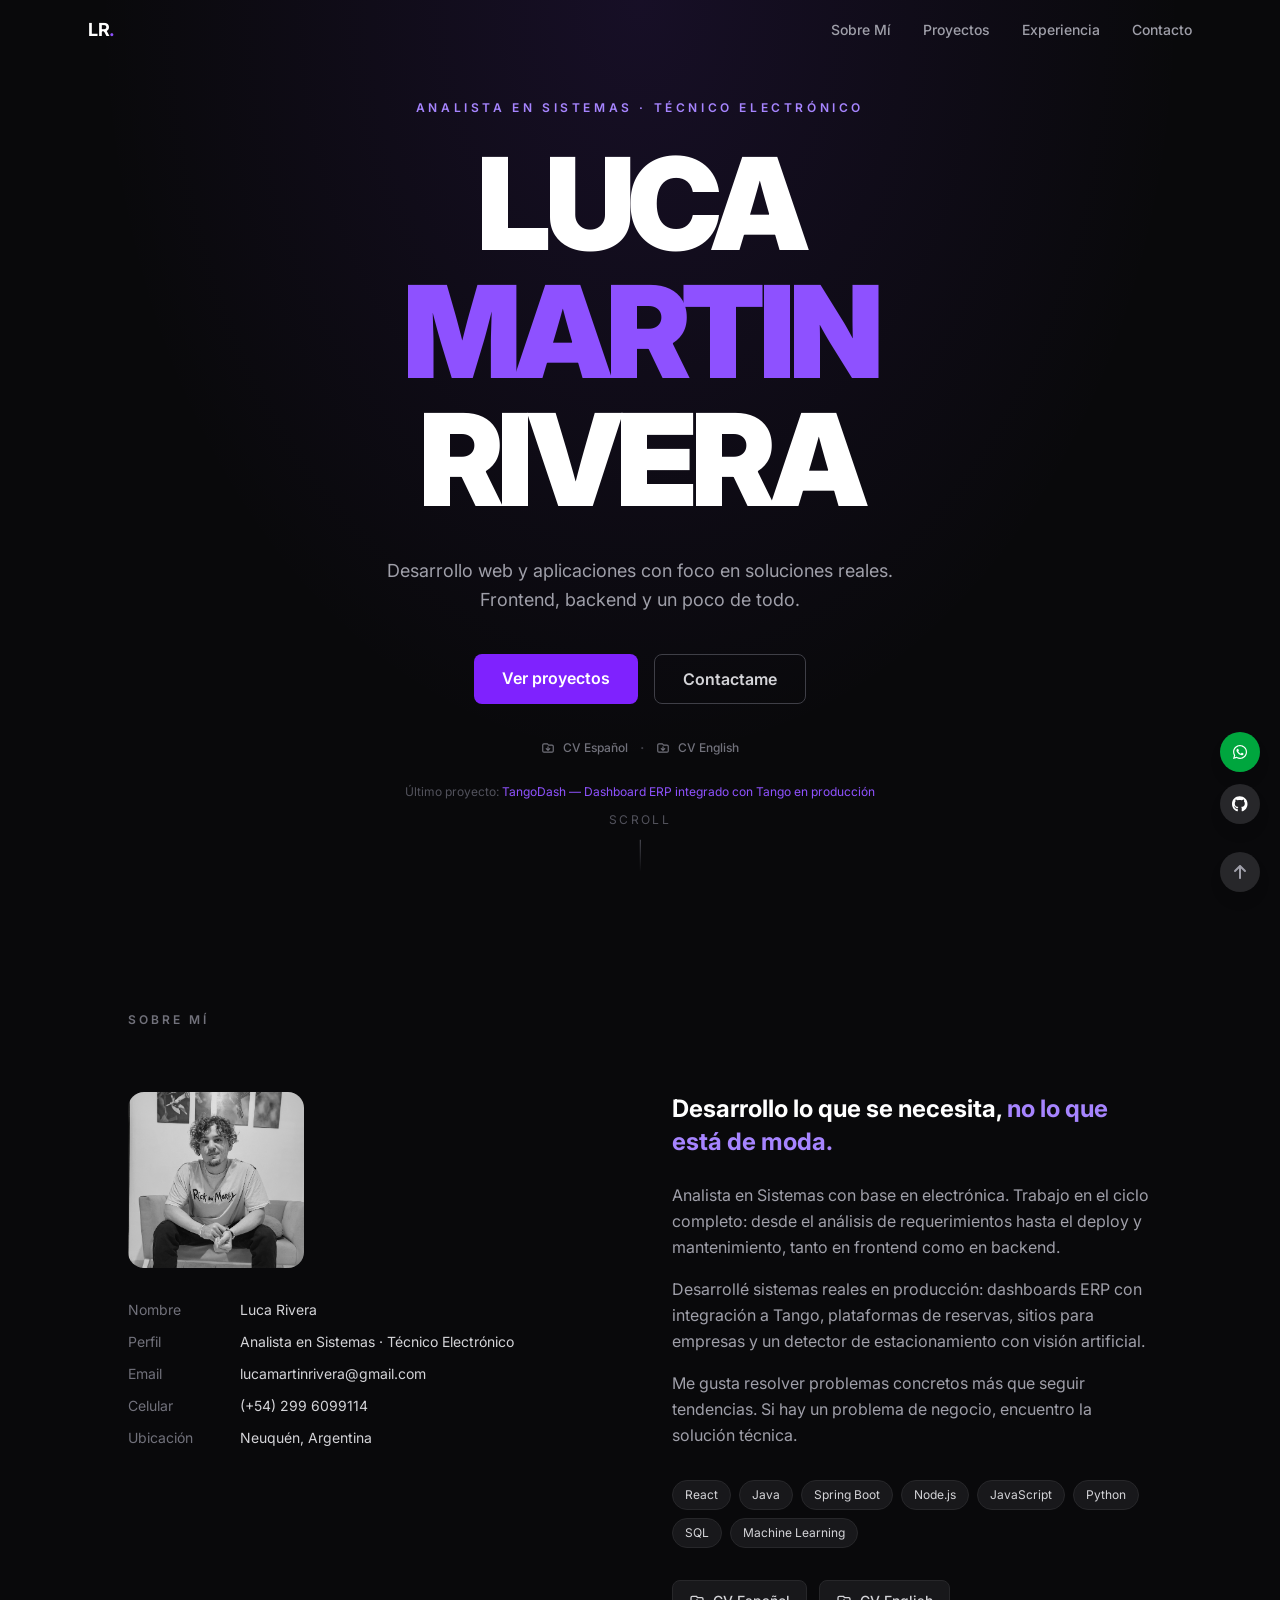
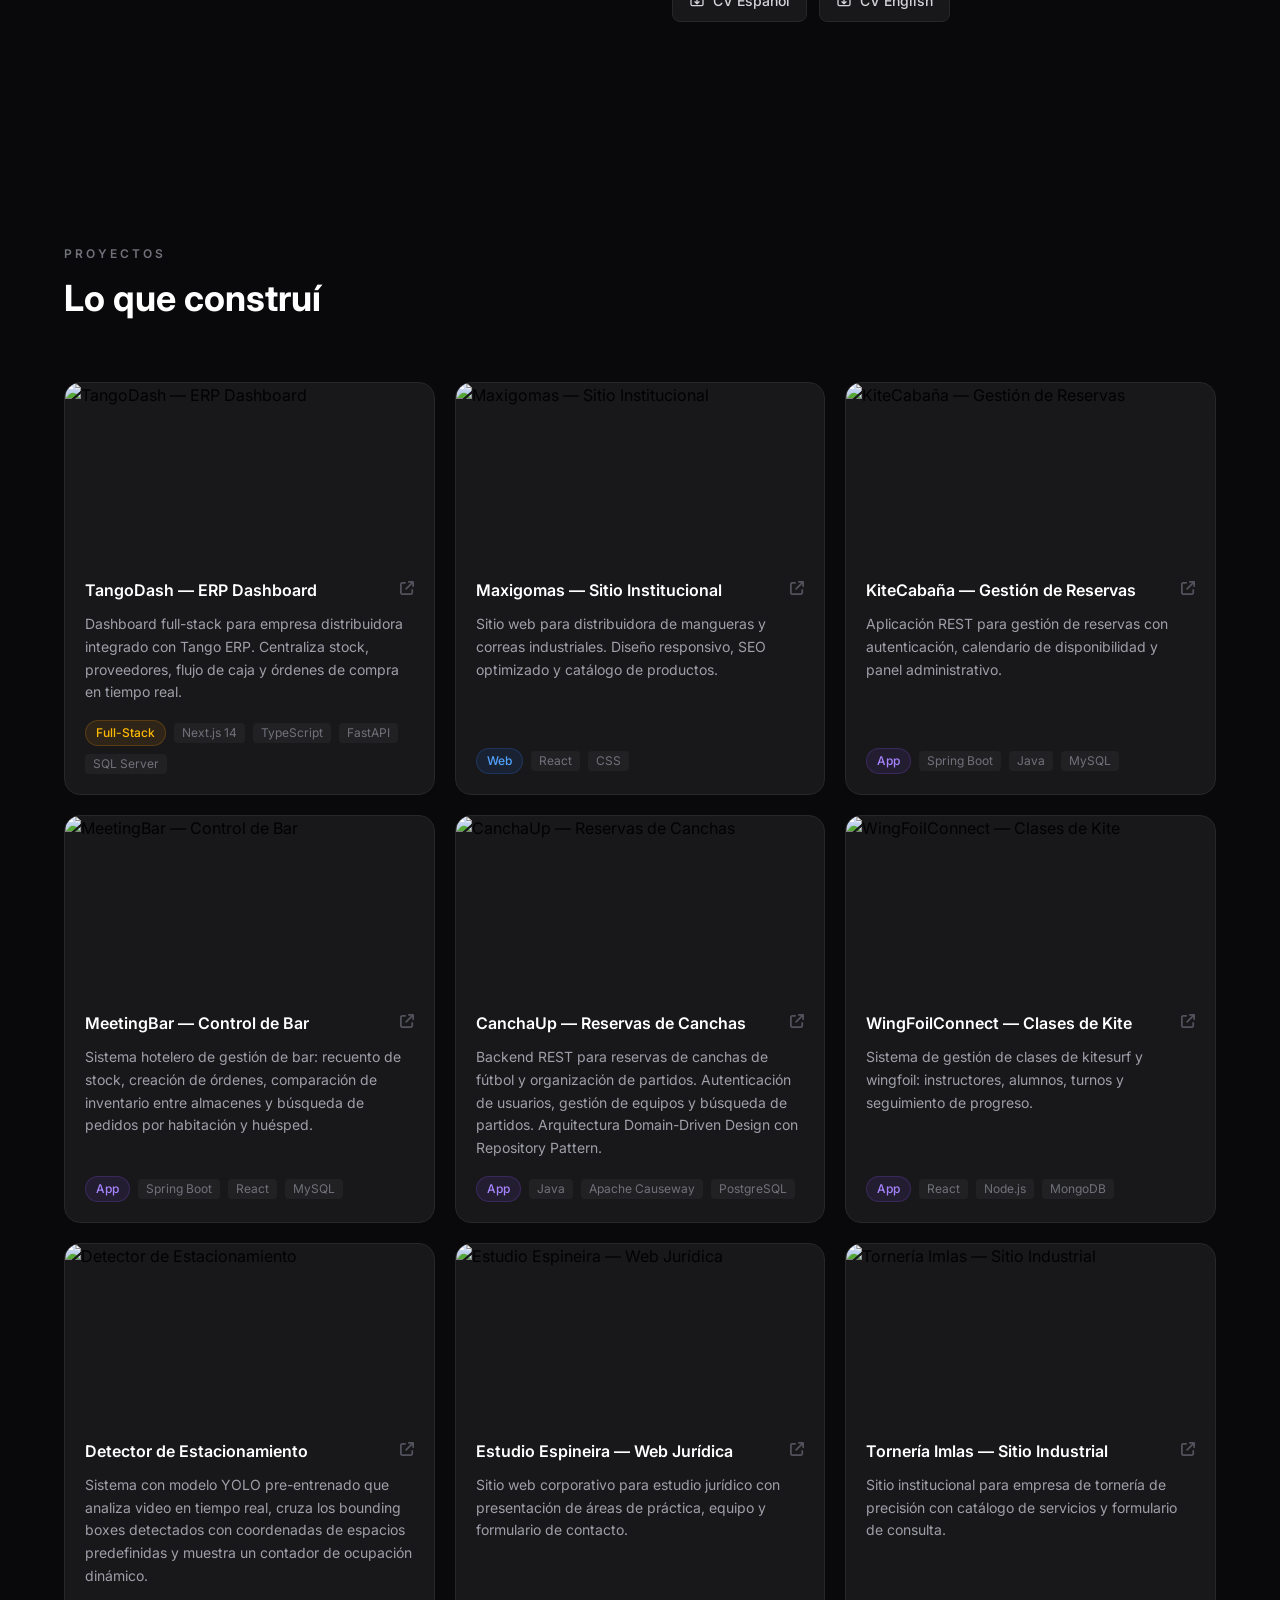
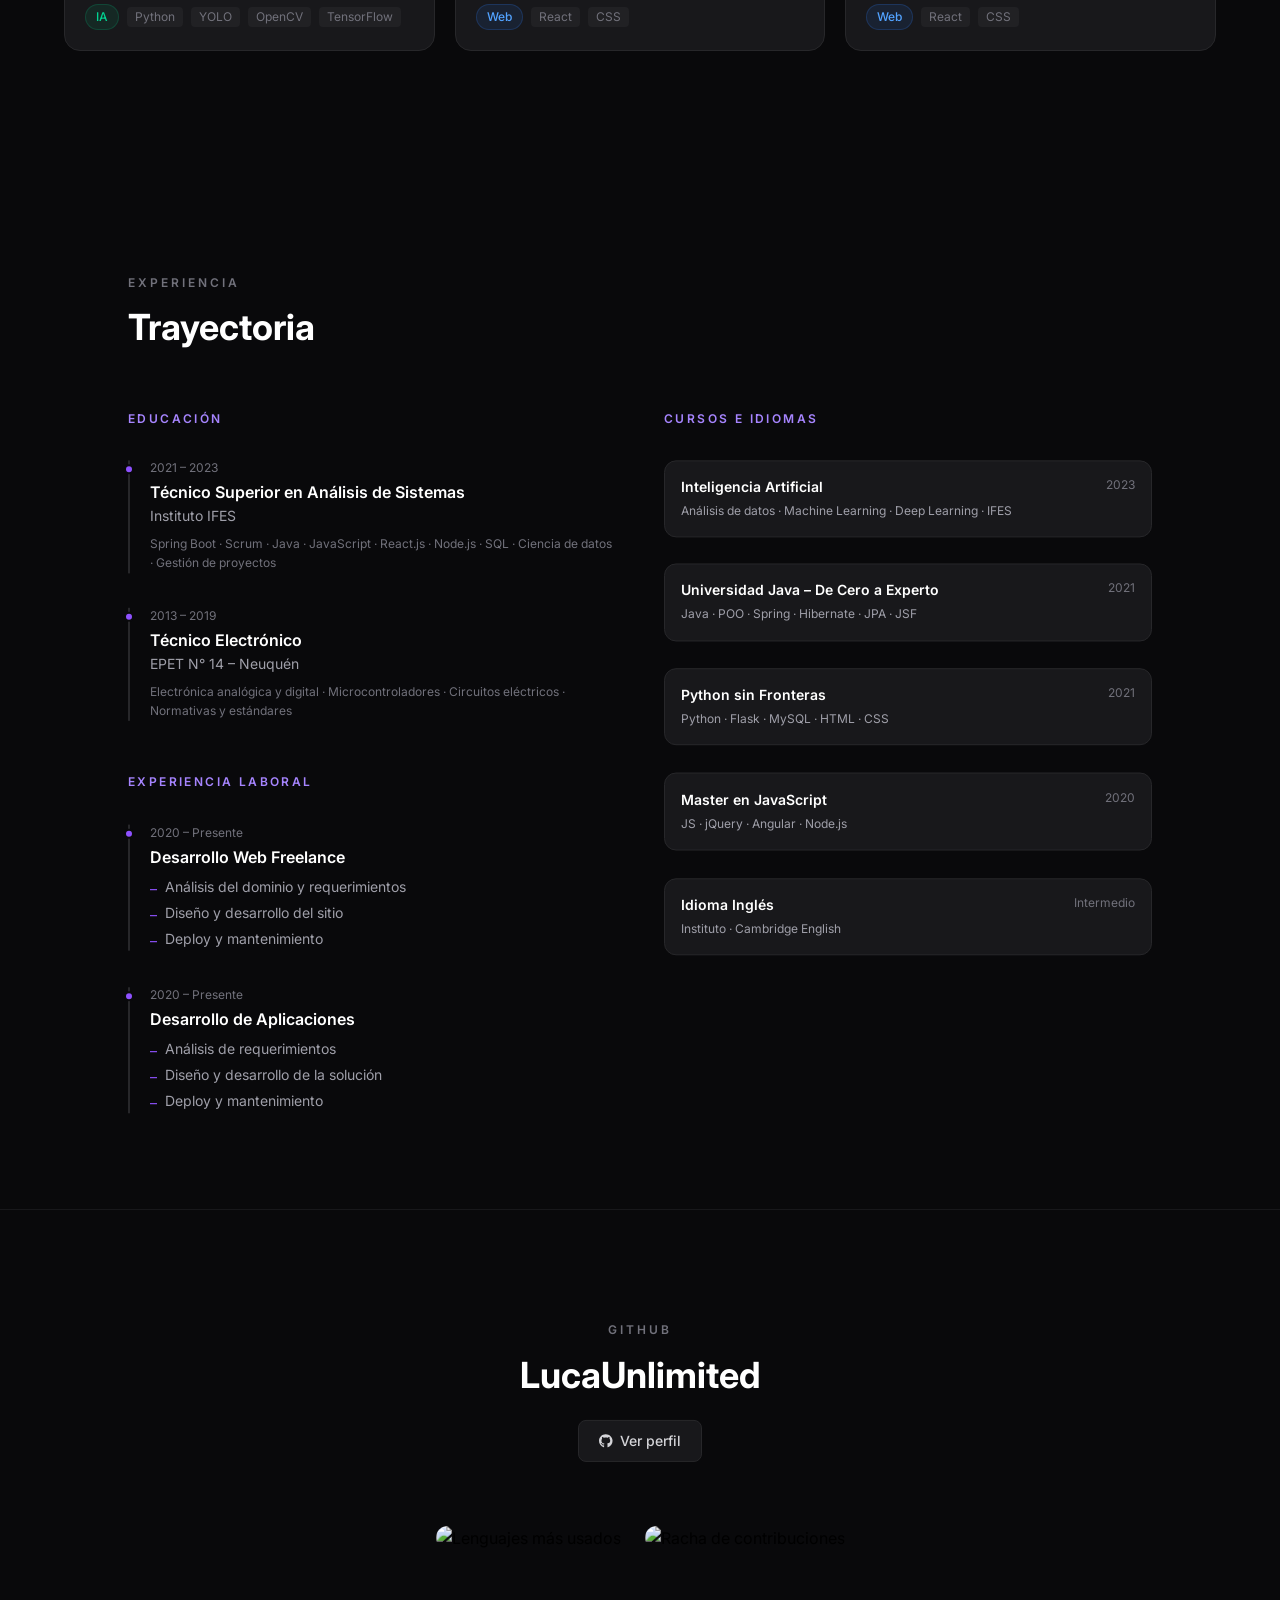
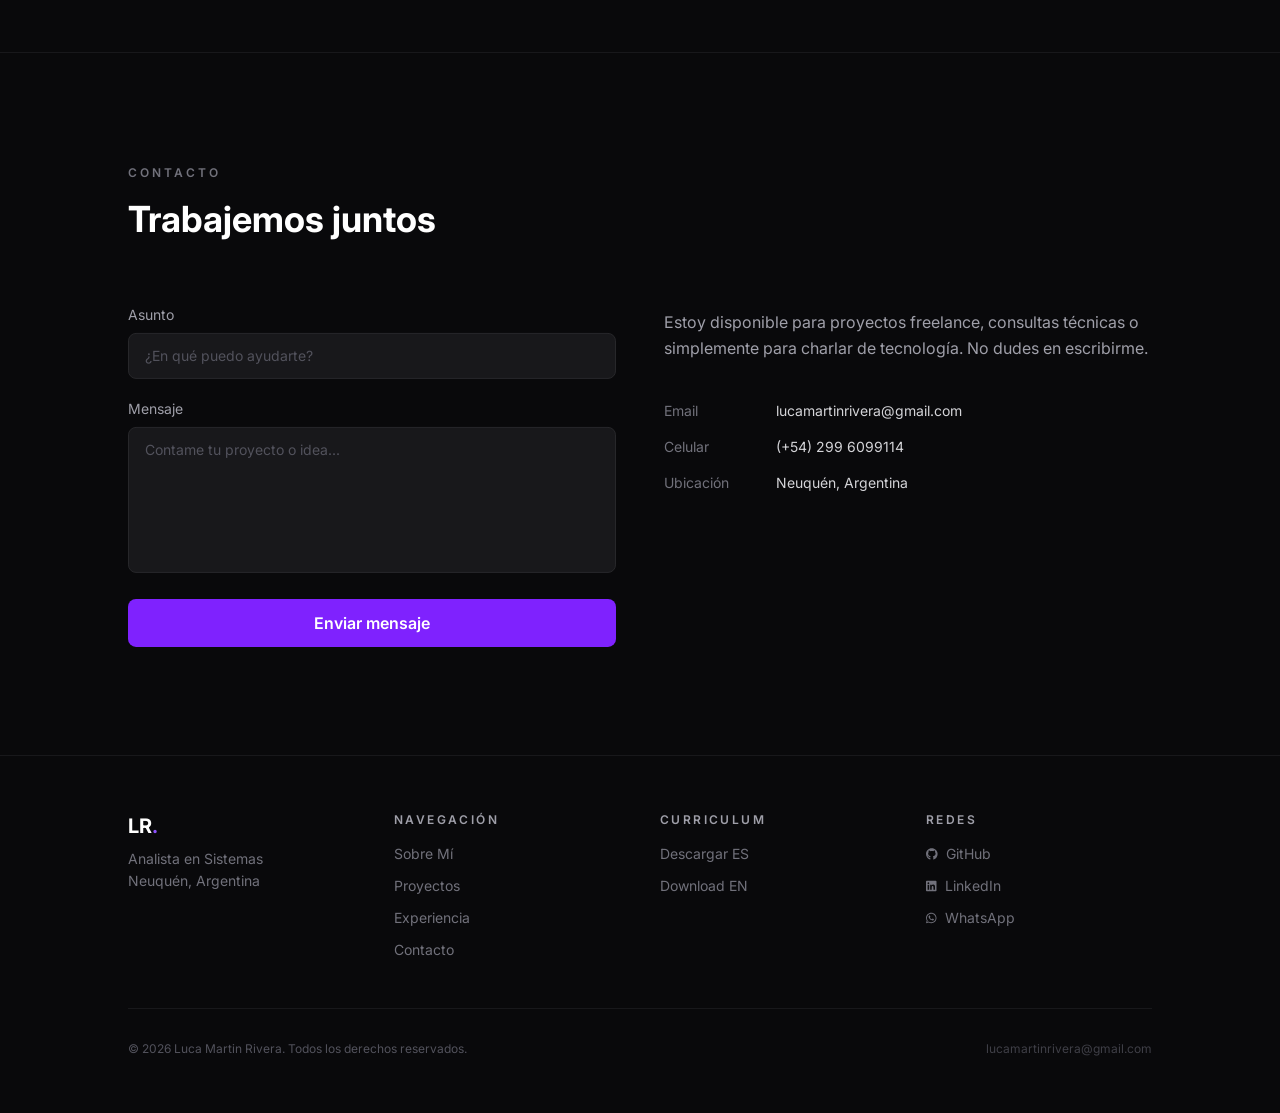
==== commit 876e7b29: "Deploy updated portfolio — Tailwind v4, Framer Motion, TangoDash" ====
--- a/index.html
+++ b/index.html
@@ -9,15 +9,10 @@
 
   <link rel="preconnect" href="https://fonts.googleapis.com">
   <link rel="preconnect" href="https://fonts.gstatic.com" crossorigin>
+  <link href="https://fonts.googleapis.com/css2?family=Inter:wght@300;400;500;600;700;800;900&display=swap" rel="stylesheet">
 
-  <link rel="preconnect" href="https://fonts.googleapis.com">
-  <link rel="preconnect" href="https://fonts.gstatic.com" crossorigin>
-  <link
-    href="https://fonts.googleapis.com/css2?family=Open+Sans:ital,wght@0,300..800;1,300..800&family=Poppins:ital,wght@0,100;0,200;0,300;0,400;0,500;0,600;0,700;0,800;0,900;1,100;1,200;1,300;1,400;1,500;1,600;1,700;1,800;1,900&display=swap"
-    rel="stylesheet">
-
-  <script type="module" crossorigin src="/assets/index-CZLeJGam.js"></script>
-  <link rel="stylesheet" crossorigin href="/assets/index-Cu_EXWYW.css">
+  <script type="module" crossorigin src="/assets/index-CtdaiQeI.js"></script>
+  <link rel="stylesheet" crossorigin href="/assets/index-BSIBUn5l.css">
 </head>
 
 <body>
--- a/assets/index-BSIBUn5l.css
+++ b/assets/index-BSIBUn5l.css
@@ -0,0 +1 @@
+/*! tailwindcss v4.2.4 | MIT License | https://tailwindcss.com */@layer properties{@supports (((-webkit-hyphens:none)) and (not (margin-trim:inline))) or ((-moz-orient:inline) and (not (color:rgb(from red r g b)))){*,:before,:after,::backdrop{--tw-translate-x:0;--tw-translate-y:0;--tw-translate-z:0;--tw-space-y-reverse:0;--tw-border-style:solid;--tw-gradient-position:initial;--tw-gradient-from:#0000;--tw-gradient-via:#0000;--tw-gradient-to:#0000;--tw-gradient-stops:initial;--tw-gradient-via-stops:initial;--tw-gradient-from-position:0%;--tw-gradient-via-position:50%;--tw-gradient-to-position:100%;--tw-leading:initial;--tw-font-weight:initial;--tw-tracking:initial;--tw-shadow:0 0 #0000;--tw-shadow-color:initial;--tw-shadow-alpha:100%;--tw-inset-shadow:0 0 #0000;--tw-inset-shadow-color:initial;--tw-inset-shadow-alpha:100%;--tw-ring-color:initial;--tw-ring-shadow:0 0 #0000;--tw-inset-ring-color:initial;--tw-inset-ring-shadow:0 0 #0000;--tw-ring-inset:initial;--tw-ring-offset-width:0px;--tw-ring-offset-color:#fff;--tw-ring-offset-shadow:0 0 #0000;--tw-blur:initial;--tw-brightness:initial;--tw-contrast:initial;--tw-grayscale:initial;--tw-hue-rotate:initial;--tw-invert:initial;--tw-opacity:initial;--tw-saturate:initial;--tw-sepia:initial;--tw-drop-shadow:initial;--tw-drop-shadow-color:initial;--tw-drop-shadow-alpha:100%;--tw-drop-shadow-size:initial;--tw-backdrop-blur:initial;--tw-backdrop-brightness:initial;--tw-backdrop-contrast:initial;--tw-backdrop-grayscale:initial;--tw-backdrop-hue-rotate:initial;--tw-backdrop-invert:initial;--tw-backdrop-opacity:initial;--tw-backdrop-saturate:initial;--tw-backdrop-sepia:initial;--tw-duration:initial;--tw-scale-x:1;--tw-scale-y:1;--tw-scale-z:1}}}@layer theme{:root,:host{--font-sans:"Inter", system-ui, sans-serif;--font-mono:ui-monospace, SFMono-Regular, Menlo, Monaco, Consolas, "Liberation Mono", "Courier New", monospace;--color-red-400:oklch(70.4% .191 22.216);--color-amber-400:oklch(82.8% .189 84.429);--color-amber-500:oklch(76.9% .188 70.08);--color-green-500:oklch(72.3% .219 149.579);--color-green-600:oklch(62.7% .194 149.214);--color-emerald-400:oklch(76.5% .177 163.223);--color-emerald-500:oklch(69.6% .17 162.48);--color-blue-400:oklch(70.7% .165 254.624);--color-blue-500:oklch(62.3% .214 259.815);--color-violet-400:oklch(70.2% .183 293.541);--color-violet-500:oklch(60.6% .25 292.717);--color-violet-600:oklch(54.1% .281 293.009);--color-zinc-300:oklch(87.1% .006 286.286);--color-zinc-400:oklch(70.5% .015 286.067);--color-zinc-500:oklch(55.2% .016 285.938);--color-zinc-600:oklch(44.2% .017 285.786);--color-zinc-700:oklch(37% .013 285.805);--color-zinc-800:oklch(27.4% .006 286.033);--color-zinc-900:oklch(21% .006 285.885);--color-zinc-950:oklch(14.1% .005 285.823);--color-white:#fff;--spacing:.25rem;--container-lg:32rem;--container-4xl:56rem;--container-5xl:64rem;--container-6xl:72rem;--text-xs:.75rem;--text-xs--line-height:calc(1 / .75);--text-sm:.875rem;--text-sm--line-height:calc(1.25 / .875);--text-base:1rem;--text-base--line-height: 1.5 ;--text-lg:1.125rem;--text-lg--line-height:calc(1.75 / 1.125);--text-xl:1.25rem;--text-xl--line-height:calc(1.75 / 1.25);--text-2xl:1.5rem;--text-2xl--line-height:calc(2 / 1.5);--text-3xl:1.875rem;--text-3xl--line-height: 1.2 ;--text-4xl:2.25rem;--text-4xl--line-height:calc(2.5 / 2.25);--text-6xl:3.75rem;--text-6xl--line-height:1;--text-8xl:6rem;--text-8xl--line-height:1;--text-9xl:8rem;--text-9xl--line-height:1;--font-weight-medium:500;--font-weight-semibold:600;--font-weight-bold:700;--font-weight-black:900;--tracking-tighter:-.05em;--tracking-tight:-.025em;--leading-snug:1.375;--leading-relaxed:1.625;--radius-lg:.5rem;--radius-xl:.75rem;--radius-2xl:1rem;--blur-md:12px;--default-transition-duration:.15s;--default-transition-timing-function:cubic-bezier(.4, 0, .2, 1);--default-font-family:var(--font-sans);--default-mono-font-family:var(--font-mono)}}@layer base{*,:after,:before,::backdrop{box-sizing:border-box;border:0 solid;margin:0;padding:0}::file-selector-button{box-sizing:border-box;border:0 solid;margin:0;padding:0}html,:host{-webkit-text-size-adjust:100%;-moz-tab-size:4;tab-size:4;line-height:1.5;font-family:var(--default-font-family,ui-sans-serif, system-ui, sans-serif, "Apple Color Emoji", "Segoe UI Emoji", "Segoe UI Symbol", "Noto Color Emoji");font-feature-settings:var(--default-font-feature-settings,normal);font-variation-settings:var(--default-font-variation-settings,normal);-webkit-tap-highlight-color:transparent}hr{height:0;color:inherit;border-top-width:1px}abbr:where([title]){-webkit-text-decoration:underline dotted;text-decoration:underline dotted}h1,h2,h3,h4,h5,h6{font-size:inherit;font-weight:inherit}a{color:inherit;-webkit-text-decoration:inherit;text-decoration:inherit}b,strong{font-weight:bolder}code,kbd,samp,pre{font-family:var(--default-mono-font-family,ui-monospace, SFMono-Regular, Menlo, Monaco, Consolas, "Liberation Mono", "Courier New", monospace);font-feature-settings:var(--default-mono-font-feature-settings,normal);font-variation-settings:var(--default-mono-font-variation-settings,normal);font-size:1em}small{font-size:80%}sub,sup{vertical-align:baseline;font-size:75%;line-height:0;position:relative}sub{bottom:-.25em}sup{top:-.5em}table{text-indent:0;border-color:inherit;border-collapse:collapse}:-moz-focusring{outline:auto}progress{vertical-align:baseline}summary{display:list-item}ol,ul,menu{list-style:none}img,svg,video,canvas,audio,iframe,embed,object{vertical-align:middle;display:block}img,video{max-width:100%;height:auto}button,input,select,optgroup,textarea{font:inherit;font-feature-settings:inherit;font-variation-settings:inherit;letter-spacing:inherit;color:inherit;opacity:1;background-color:#0000;border-radius:0}::file-selector-button{font:inherit;font-feature-settings:inherit;font-variation-settings:inherit;letter-spacing:inherit;color:inherit;opacity:1;background-color:#0000;border-radius:0}:where(select:is([multiple],[size])) optgroup{font-weight:bolder}:where(select:is([multiple],[size])) optgroup option{padding-inline-start:20px}::file-selector-button{margin-inline-end:4px}::placeholder{opacity:1}@supports (not ((-webkit-appearance:-apple-pay-button))) or (contain-intrinsic-size:1px){::placeholder{color:currentColor}@supports (color:color-mix(in lab,red,red)){::placeholder{color:color-mix(in oklab,currentcolor 50%,transparent)}}}textarea{resize:vertical}::-webkit-search-decoration{-webkit-appearance:none}::-webkit-date-and-time-value{min-height:1lh;text-align:inherit}::-webkit-datetime-edit{display:inline-flex}::-webkit-datetime-edit-fields-wrapper{padding:0}::-webkit-datetime-edit{padding-block:0}::-webkit-datetime-edit-year-field{padding-block:0}::-webkit-datetime-edit-month-field{padding-block:0}::-webkit-datetime-edit-day-field{padding-block:0}::-webkit-datetime-edit-hour-field{padding-block:0}::-webkit-datetime-edit-minute-field{padding-block:0}::-webkit-datetime-edit-second-field{padding-block:0}::-webkit-datetime-edit-millisecond-field{padding-block:0}::-webkit-datetime-edit-meridiem-field{padding-block:0}::-webkit-calendar-picker-indicator{line-height:1}:-moz-ui-invalid{box-shadow:none}button,input:where([type=button],[type=reset],[type=submit]){-webkit-appearance:button;-moz-appearance:button;appearance:button}::file-selector-button{-webkit-appearance:button;-moz-appearance:button;appearance:button}::-webkit-inner-spin-button{height:auto}::-webkit-outer-spin-button{height:auto}[hidden]:where(:not([hidden=until-found])){display:none!important}}@layer components;@layer utilities{.pointer-events-none{pointer-events:none}.visible{visibility:visible}.absolute{position:absolute}.fixed{position:fixed}.relative{position:relative}.inset-0{inset:calc(var(--spacing) * 0)}.top-0{top:calc(var(--spacing) * 0)}.top-1{top:calc(var(--spacing) * 1)}.right-0{right:calc(var(--spacing) * 0)}.right-5{right:calc(var(--spacing) * 5)}.bottom-6{bottom:calc(var(--spacing) * 6)}.bottom-8{bottom:calc(var(--spacing) * 8)}.-left-1\.5{left:calc(var(--spacing) * -1.5)}.left-0{left:calc(var(--spacing) * 0)}.left-1\/2{left:50%}.z-10{z-index:10}.z-50{z-index:50}.col-span-2{grid-column:span 2/span 2}.mx-auto{margin-inline:auto}.mt-0\.5{margin-top:calc(var(--spacing) * .5)}.mt-4{margin-top:calc(var(--spacing) * 4)}.mt-6{margin-top:calc(var(--spacing) * 6)}.mt-12{margin-top:calc(var(--spacing) * 12)}.mb-0\.5{margin-bottom:calc(var(--spacing) * .5)}.mb-1{margin-bottom:calc(var(--spacing) * 1)}.mb-2{margin-bottom:calc(var(--spacing) * 2)}.mb-3{margin-bottom:calc(var(--spacing) * 3)}.mb-4{margin-bottom:calc(var(--spacing) * 4)}.mb-6{margin-bottom:calc(var(--spacing) * 6)}.mb-8{margin-bottom:calc(var(--spacing) * 8)}.mb-10{margin-bottom:calc(var(--spacing) * 10)}.mb-12{margin-bottom:calc(var(--spacing) * 12)}.mb-14{margin-bottom:calc(var(--spacing) * 14)}.mb-16{margin-bottom:calc(var(--spacing) * 16)}.block{display:block}.flex{display:flex}.grid{display:grid}.hidden{display:none}.inline-flex{display:inline-flex}.h-2\.5{height:calc(var(--spacing) * 2.5)}.h-3\.5{height:calc(var(--spacing) * 3.5)}.h-4{height:calc(var(--spacing) * 4)}.h-6{height:calc(var(--spacing) * 6)}.h-8{height:calc(var(--spacing) * 8)}.h-10{height:calc(var(--spacing) * 10)}.h-44{height:calc(var(--spacing) * 44)}.h-full{height:100%}.min-h-screen{min-height:100vh}.w-2\.5{width:calc(var(--spacing) * 2.5)}.w-3\.5{width:calc(var(--spacing) * 3.5)}.w-4{width:calc(var(--spacing) * 4)}.w-6{width:calc(var(--spacing) * 6)}.w-10{width:calc(var(--spacing) * 10)}.w-24{width:calc(var(--spacing) * 24)}.w-44{width:calc(var(--spacing) * 44)}.w-full{width:100%}.w-px{width:1px}.max-w-4xl{max-width:var(--container-4xl)}.max-w-5xl{max-width:var(--container-5xl)}.max-w-6xl{max-width:var(--container-6xl)}.max-w-full{max-width:100%}.max-w-lg{max-width:var(--container-lg)}.flex-1{flex:1}.shrink-0{flex-shrink:0}.-translate-x-1\/2{--tw-translate-x: -50% ;translate:var(--tw-translate-x) var(--tw-translate-y)}.translate-y-0{--tw-translate-y:calc(var(--spacing) * 0);translate:var(--tw-translate-x) var(--tw-translate-y)}.translate-y-4{--tw-translate-y:calc(var(--spacing) * 4);translate:var(--tw-translate-x) var(--tw-translate-y)}.resize-none{resize:none}.grid-cols-1{grid-template-columns:repeat(1,minmax(0,1fr))}.grid-cols-2{grid-template-columns:repeat(2,minmax(0,1fr))}.flex-col{flex-direction:column}.flex-wrap{flex-wrap:wrap}.items-center{align-items:center}.items-start{align-items:flex-start}.justify-between{justify-content:space-between}.justify-center{justify-content:center}.gap-2{gap:calc(var(--spacing) * 2)}.gap-3{gap:calc(var(--spacing) * 3)}.gap-4{gap:calc(var(--spacing) * 4)}.gap-5{gap:calc(var(--spacing) * 5)}.gap-6{gap:calc(var(--spacing) * 6)}.gap-8{gap:calc(var(--spacing) * 8)}.gap-10{gap:calc(var(--spacing) * 10)}.gap-12{gap:calc(var(--spacing) * 12)}.gap-16{gap:calc(var(--spacing) * 16)}:where(.space-y-1>:not(:last-child)){--tw-space-y-reverse:0;margin-block-start:calc(calc(var(--spacing) * 1) * var(--tw-space-y-reverse));margin-block-end:calc(calc(var(--spacing) * 1) * calc(1 - var(--tw-space-y-reverse)))}:where(.space-y-3>:not(:last-child)){--tw-space-y-reverse:0;margin-block-start:calc(calc(var(--spacing) * 3) * var(--tw-space-y-reverse));margin-block-end:calc(calc(var(--spacing) * 3) * calc(1 - var(--tw-space-y-reverse)))}:where(.space-y-4>:not(:last-child)){--tw-space-y-reverse:0;margin-block-start:calc(calc(var(--spacing) * 4) * var(--tw-space-y-reverse));margin-block-end:calc(calc(var(--spacing) * 4) * calc(1 - var(--tw-space-y-reverse)))}:where(.space-y-5>:not(:last-child)){--tw-space-y-reverse:0;margin-block-start:calc(calc(var(--spacing) * 5) * var(--tw-space-y-reverse));margin-block-end:calc(calc(var(--spacing) * 5) * calc(1 - var(--tw-space-y-reverse)))}:where(.space-y-6>:not(:last-child)){--tw-space-y-reverse:0;margin-block-start:calc(calc(var(--spacing) * 6) * var(--tw-space-y-reverse));margin-block-end:calc(calc(var(--spacing) * 6) * calc(1 - var(--tw-space-y-reverse)))}:where(.space-y-8>:not(:last-child)){--tw-space-y-reverse:0;margin-block-start:calc(calc(var(--spacing) * 8) * var(--tw-space-y-reverse));margin-block-end:calc(calc(var(--spacing) * 8) * calc(1 - var(--tw-space-y-reverse)))}.overflow-hidden{overflow:hidden}.rounded{border-radius:.25rem}.rounded-2xl{border-radius:var(--radius-2xl)}.rounded-full{border-radius:3.40282e38px}.rounded-lg{border-radius:var(--radius-lg)}.rounded-xl{border-radius:var(--radius-xl)}.border{border-style:var(--tw-border-style);border-width:1px}.border-2{border-style:var(--tw-border-style);border-width:2px}.border-t{border-top-style:var(--tw-border-style);border-top-width:1px}.border-b{border-bottom-style:var(--tw-border-style);border-bottom-width:1px}.border-l-2{border-left-style:var(--tw-border-style);border-left-width:2px}.border-amber-500\/20{border-color:#f99c0033}@supports (color:color-mix(in lab,red,red)){.border-amber-500\/20{border-color:color-mix(in oklab,var(--color-amber-500) 20%,transparent)}}.border-blue-500\/20{border-color:#3080ff33}@supports (color:color-mix(in lab,red,red)){.border-blue-500\/20{border-color:color-mix(in oklab,var(--color-blue-500) 20%,transparent)}}.border-emerald-500\/20{border-color:#00bb7f33}@supports (color:color-mix(in lab,red,red)){.border-emerald-500\/20{border-color:color-mix(in oklab,var(--color-emerald-500) 20%,transparent)}}.border-violet-500\/20{border-color:#8d54ff33}@supports (color:color-mix(in lab,red,red)){.border-violet-500\/20{border-color:color-mix(in oklab,var(--color-violet-500) 20%,transparent)}}.border-zinc-700{border-color:var(--color-zinc-700)}.border-zinc-800{border-color:var(--color-zinc-800)}.border-zinc-800\/60{border-color:#27272a99}@supports (color:color-mix(in lab,red,red)){.border-zinc-800\/60{border-color:color-mix(in oklab,var(--color-zinc-800) 60%,transparent)}}.border-zinc-900{border-color:var(--color-zinc-900)}.border-zinc-950{border-color:var(--color-zinc-950)}.bg-amber-500\/10{background-color:#f99c001a}@supports (color:color-mix(in lab,red,red)){.bg-amber-500\/10{background-color:color-mix(in oklab,var(--color-amber-500) 10%,transparent)}}.bg-blue-500\/10{background-color:#3080ff1a}@supports (color:color-mix(in lab,red,red)){.bg-blue-500\/10{background-color:color-mix(in oklab,var(--color-blue-500) 10%,transparent)}}.bg-emerald-500\/10{background-color:#00bb7f1a}@supports (color:color-mix(in lab,red,red)){.bg-emerald-500\/10{background-color:color-mix(in oklab,var(--color-emerald-500) 10%,transparent)}}.bg-green-600{background-color:var(--color-green-600)}.bg-transparent{background-color:#0000}.bg-violet-500{background-color:var(--color-violet-500)}.bg-violet-500\/10{background-color:#8d54ff1a}@supports (color:color-mix(in lab,red,red)){.bg-violet-500\/10{background-color:color-mix(in oklab,var(--color-violet-500) 10%,transparent)}}.bg-violet-600{background-color:var(--color-violet-600)}.bg-zinc-800{background-color:var(--color-zinc-800)}.bg-zinc-800\/60{background-color:#27272a99}@supports (color:color-mix(in lab,red,red)){.bg-zinc-800\/60{background-color:color-mix(in oklab,var(--color-zinc-800) 60%,transparent)}}.bg-zinc-900{background-color:var(--color-zinc-900)}.bg-zinc-950{background-color:var(--color-zinc-950)}.bg-zinc-950\/90{background-color:#09090be6}@supports (color:color-mix(in lab,red,red)){.bg-zinc-950\/90{background-color:color-mix(in oklab,var(--color-zinc-950) 90%,transparent)}}.bg-zinc-950\/95{background-color:#09090bf2}@supports (color:color-mix(in lab,red,red)){.bg-zinc-950\/95{background-color:color-mix(in oklab,var(--color-zinc-950) 95%,transparent)}}.bg-linear-to-b{--tw-gradient-position:to bottom}@supports (background-image:linear-gradient(in lab,red,red)){.bg-linear-to-b{--tw-gradient-position:to bottom in oklab}}.bg-linear-to-b{background-image:linear-gradient(var(--tw-gradient-stops))}.bg-linear-to-t{--tw-gradient-position:to top}@supports (background-image:linear-gradient(in lab,red,red)){.bg-linear-to-t{--tw-gradient-position:to top in oklab}}.bg-linear-to-t{background-image:linear-gradient(var(--tw-gradient-stops))}.bg-\[radial-gradient\(ellipse_at_top\,rgba\(124\,58\,237\,0\.12\)_0\%\,transparent_60\%\)\]{background-image:radial-gradient(at top,#7c3aed1f,#0000 60%)}.from-zinc-600{--tw-gradient-from:var(--color-zinc-600);--tw-gradient-stops:var(--tw-gradient-via-stops,var(--tw-gradient-position), var(--tw-gradient-from) var(--tw-gradient-from-position), var(--tw-gradient-to) var(--tw-gradient-to-position))}.from-zinc-900\/60{--tw-gradient-from:#18181b99}@supports (color:color-mix(in lab,red,red)){.from-zinc-900\/60{--tw-gradient-from:color-mix(in oklab, var(--color-zinc-900) 60%, transparent)}}.from-zinc-900\/60{--tw-gradient-stops:var(--tw-gradient-via-stops,var(--tw-gradient-position), var(--tw-gradient-from) var(--tw-gradient-from-position), var(--tw-gradient-to) var(--tw-gradient-to-position))}.to-transparent{--tw-gradient-to:transparent;--tw-gradient-stops:var(--tw-gradient-via-stops,var(--tw-gradient-position), var(--tw-gradient-from) var(--tw-gradient-from-position), var(--tw-gradient-to) var(--tw-gradient-to-position))}.object-cover{object-fit:cover}.p-4{padding:calc(var(--spacing) * 4)}.p-5{padding:calc(var(--spacing) * 5)}.px-2{padding-inline:calc(var(--spacing) * 2)}.px-2\.5{padding-inline:calc(var(--spacing) * 2.5)}.px-3{padding-inline:calc(var(--spacing) * 3)}.px-4{padding-inline:calc(var(--spacing) * 4)}.px-5{padding-inline:calc(var(--spacing) * 5)}.px-6{padding-inline:calc(var(--spacing) * 6)}.px-7{padding-inline:calc(var(--spacing) * 7)}.py-0\.5{padding-block:calc(var(--spacing) * .5)}.py-1{padding-block:calc(var(--spacing) * 1)}.py-1\.5{padding-block:calc(var(--spacing) * 1.5)}.py-2\.5{padding-block:calc(var(--spacing) * 2.5)}.py-3{padding-block:calc(var(--spacing) * 3)}.py-4{padding-block:calc(var(--spacing) * 4)}.py-5{padding-block:calc(var(--spacing) * 5)}.py-14{padding-block:calc(var(--spacing) * 14)}.py-28{padding-block:calc(var(--spacing) * 28)}.pt-4{padding-top:calc(var(--spacing) * 4)}.pt-8{padding-top:calc(var(--spacing) * 8)}.pl-5{padding-left:calc(var(--spacing) * 5)}.text-center{text-align:center}.text-2xl{font-size:var(--text-2xl);line-height:var(--tw-leading,var(--text-2xl--line-height))}.text-3xl{font-size:var(--text-3xl);line-height:var(--tw-leading,var(--text-3xl--line-height))}.text-6xl{font-size:var(--text-6xl);line-height:var(--tw-leading,var(--text-6xl--line-height))}.text-base{font-size:var(--text-base);line-height:var(--tw-leading,var(--text-base--line-height))}.text-lg{font-size:var(--text-lg);line-height:var(--tw-leading,var(--text-lg--line-height))}.text-sm{font-size:var(--text-sm);line-height:var(--tw-leading,var(--text-sm--line-height))}.text-xl{font-size:var(--text-xl);line-height:var(--tw-leading,var(--text-xl--line-height))}.text-xs{font-size:var(--text-xs);line-height:var(--tw-leading,var(--text-xs--line-height))}.leading-none{--tw-leading:1;line-height:1}.leading-relaxed{--tw-leading:var(--leading-relaxed);line-height:var(--leading-relaxed)}.leading-snug{--tw-leading:var(--leading-snug);line-height:var(--leading-snug)}.font-black{--tw-font-weight:var(--font-weight-black);font-weight:var(--font-weight-black)}.font-bold{--tw-font-weight:var(--font-weight-bold);font-weight:var(--font-weight-bold)}.font-medium{--tw-font-weight:var(--font-weight-medium);font-weight:var(--font-weight-medium)}.font-semibold{--tw-font-weight:var(--font-weight-semibold);font-weight:var(--font-weight-semibold)}.tracking-\[0\.2em\]{--tw-tracking:.2em;letter-spacing:.2em}.tracking-\[0\.3em\]{--tw-tracking:.3em;letter-spacing:.3em}.tracking-\[0\.25em\]{--tw-tracking:.25em;letter-spacing:.25em}.tracking-tight{--tw-tracking:var(--tracking-tight);letter-spacing:var(--tracking-tight)}.tracking-tighter{--tw-tracking:var(--tracking-tighter);letter-spacing:var(--tracking-tighter)}.text-amber-400{color:var(--color-amber-400)}.text-blue-400{color:var(--color-blue-400)}.text-emerald-400{color:var(--color-emerald-400)}.text-red-400{color:var(--color-red-400)}.text-violet-400{color:var(--color-violet-400)}.text-violet-500{color:var(--color-violet-500)}.text-white{color:var(--color-white)}.text-zinc-300{color:var(--color-zinc-300)}.text-zinc-400{color:var(--color-zinc-400)}.text-zinc-500{color:var(--color-zinc-500)}.text-zinc-600{color:var(--color-zinc-600)}.text-zinc-700{color:var(--color-zinc-700)}.uppercase{text-transform:uppercase}.placeholder-zinc-600::placeholder{color:var(--color-zinc-600)}.opacity-0{opacity:0}.opacity-100{opacity:1}.shadow-lg{--tw-shadow:0 10px 15px -3px var(--tw-shadow-color,#0000001a), 0 4px 6px -4px var(--tw-shadow-color,#0000001a);box-shadow:var(--tw-inset-shadow),var(--tw-inset-ring-shadow),var(--tw-ring-offset-shadow),var(--tw-ring-shadow),var(--tw-shadow)}.grayscale{--tw-grayscale:grayscale(100%);filter:var(--tw-blur,) var(--tw-brightness,) var(--tw-contrast,) var(--tw-grayscale,) var(--tw-hue-rotate,) var(--tw-invert,) var(--tw-saturate,) var(--tw-sepia,) var(--tw-drop-shadow,)}.backdrop-blur-md{--tw-backdrop-blur:blur(var(--blur-md));-webkit-backdrop-filter:var(--tw-backdrop-blur,) var(--tw-backdrop-brightness,) var(--tw-backdrop-contrast,) var(--tw-backdrop-grayscale,) var(--tw-backdrop-hue-rotate,) var(--tw-backdrop-invert,) var(--tw-backdrop-opacity,) var(--tw-backdrop-saturate,) var(--tw-backdrop-sepia,);backdrop-filter:var(--tw-backdrop-blur,) var(--tw-backdrop-brightness,) var(--tw-backdrop-contrast,) var(--tw-backdrop-grayscale,) var(--tw-backdrop-hue-rotate,) var(--tw-backdrop-invert,) var(--tw-backdrop-opacity,) var(--tw-backdrop-saturate,) var(--tw-backdrop-sepia,)}.transition{transition-property:color,background-color,border-color,outline-color,text-decoration-color,fill,stroke,--tw-gradient-from,--tw-gradient-via,--tw-gradient-to,opacity,box-shadow,transform,translate,scale,rotate,filter,-webkit-backdrop-filter,backdrop-filter,display,content-visibility,overlay,pointer-events;transition-timing-function:var(--tw-ease,var(--default-transition-timing-function));transition-duration:var(--tw-duration,var(--default-transition-duration))}.transition-all{transition-property:all;transition-timing-function:var(--tw-ease,var(--default-transition-timing-function));transition-duration:var(--tw-duration,var(--default-transition-duration))}.transition-colors{transition-property:color,background-color,border-color,outline-color,text-decoration-color,fill,stroke,--tw-gradient-from,--tw-gradient-via,--tw-gradient-to;transition-timing-function:var(--tw-ease,var(--default-transition-timing-function));transition-duration:var(--tw-duration,var(--default-transition-duration))}.transition-transform{transition-property:transform,translate,scale,rotate;transition-timing-function:var(--tw-ease,var(--default-transition-timing-function));transition-duration:var(--tw-duration,var(--default-transition-duration))}.duration-200{--tw-duration:.2s;transition-duration:.2s}.duration-300{--tw-duration:.3s;transition-duration:.3s}.duration-500{--tw-duration:.5s;transition-duration:.5s}@media (hover:hover){.group-hover\:scale-105:is(:where(.group):hover *){--tw-scale-x:105%;--tw-scale-y:105%;--tw-scale-z:105%;scale:var(--tw-scale-x) var(--tw-scale-y)}.group-hover\:text-violet-400:is(:where(.group):hover *){color:var(--color-violet-400)}.hover\:scale-110:hover{--tw-scale-x:110%;--tw-scale-y:110%;--tw-scale-z:110%;scale:var(--tw-scale-x) var(--tw-scale-y)}.hover\:border-zinc-500:hover{border-color:var(--color-zinc-500)}.hover\:border-zinc-700:hover{border-color:var(--color-zinc-700)}.hover\:bg-green-500:hover{background-color:var(--color-green-500)}.hover\:bg-violet-500:hover{background-color:var(--color-violet-500)}.hover\:bg-violet-600:hover{background-color:var(--color-violet-600)}.hover\:bg-zinc-700:hover{background-color:var(--color-zinc-700)}.hover\:bg-zinc-800:hover{background-color:var(--color-zinc-800)}.hover\:text-violet-400:hover{color:var(--color-violet-400)}.hover\:text-white:hover{color:var(--color-white)}.hover\:text-zinc-300:hover{color:var(--color-zinc-300)}.hover\:grayscale-0:hover{--tw-grayscale:grayscale(0%);filter:var(--tw-blur,) var(--tw-brightness,) var(--tw-contrast,) var(--tw-grayscale,) var(--tw-hue-rotate,) var(--tw-invert,) var(--tw-saturate,) var(--tw-sepia,) var(--tw-drop-shadow,)}}.focus\:border-violet-500:focus{border-color:var(--color-violet-500)}.focus\:outline-none:focus{--tw-outline-style:none;outline-style:none}.disabled\:opacity-50:disabled{opacity:.5}@media (min-width:40rem){.sm\:grid-cols-2{grid-template-columns:repeat(2,minmax(0,1fr))}}@media (min-width:48rem){.md\:col-span-1{grid-column:span 1/span 1}.md\:flex{display:flex}.md\:hidden{display:none}.md\:grid-cols-2{grid-template-columns:repeat(2,minmax(0,1fr))}.md\:grid-cols-4{grid-template-columns:repeat(4,minmax(0,1fr))}.md\:flex-row{flex-direction:row}.md\:text-4xl{font-size:var(--text-4xl);line-height:var(--tw-leading,var(--text-4xl--line-height))}.md\:text-8xl{font-size:var(--text-8xl);line-height:var(--tw-leading,var(--text-8xl--line-height))}.md\:text-lg{font-size:var(--text-lg);line-height:var(--tw-leading,var(--text-lg--line-height))}}@media (min-width:64rem){.lg\:grid-cols-3{grid-template-columns:repeat(3,minmax(0,1fr))}.lg\:text-9xl{font-size:var(--text-9xl);line-height:var(--tw-leading,var(--text-9xl--line-height))}}}html{scroll-behavior:smooth}body{background-color:#09090b;font-family:Inter,system-ui,sans-serif}@property --tw-translate-x{syntax:"*";inherits:false;initial-value:0}@property --tw-translate-y{syntax:"*";inherits:false;initial-value:0}@property --tw-translate-z{syntax:"*";inherits:false;initial-value:0}@property --tw-space-y-reverse{syntax:"*";inherits:false;initial-value:0}@property --tw-border-style{syntax:"*";inherits:false;initial-value:solid}@property --tw-gradient-position{syntax:"*";inherits:false}@property --tw-gradient-from{syntax:"<color>";inherits:false;initial-value:#0000}@property --tw-gradient-via{syntax:"<color>";inherits:false;initial-value:#0000}@property --tw-gradient-to{syntax:"<color>";inherits:false;initial-value:#0000}@property --tw-gradient-stops{syntax:"*";inherits:false}@property --tw-gradient-via-stops{syntax:"*";inherits:false}@property --tw-gradient-from-position{syntax:"<length-percentage>";inherits:false;initial-value:0%}@property --tw-gradient-via-position{syntax:"<length-percentage>";inherits:false;initial-value:50%}@property --tw-gradient-to-position{syntax:"<length-percentage>";inherits:false;initial-value:100%}@property --tw-leading{syntax:"*";inherits:false}@property --tw-font-weight{syntax:"*";inherits:false}@property --tw-tracking{syntax:"*";inherits:false}@property --tw-shadow{syntax:"*";inherits:false;initial-value:0 0 #0000}@property --tw-shadow-color{syntax:"*";inherits:false}@property --tw-shadow-alpha{syntax:"<percentage>";inherits:false;initial-value:100%}@property --tw-inset-shadow{syntax:"*";inherits:false;initial-value:0 0 #0000}@property --tw-inset-shadow-color{syntax:"*";inherits:false}@property --tw-inset-shadow-alpha{syntax:"<percentage>";inherits:false;initial-value:100%}@property --tw-ring-color{syntax:"*";inherits:false}@property --tw-ring-shadow{syntax:"*";inherits:false;initial-value:0 0 #0000}@property --tw-inset-ring-color{syntax:"*";inherits:false}@property --tw-inset-ring-shadow{syntax:"*";inherits:false;initial-value:0 0 #0000}@property --tw-ring-inset{syntax:"*";inherits:false}@property --tw-ring-offset-width{syntax:"<length>";inherits:false;initial-value:0}@property --tw-ring-offset-color{syntax:"*";inherits:false;initial-value:#fff}@property --tw-ring-offset-shadow{syntax:"*";inherits:false;initial-value:0 0 #0000}@property --tw-blur{syntax:"*";inherits:false}@property --tw-brightness{syntax:"*";inherits:false}@property --tw-contrast{syntax:"*";inherits:false}@property --tw-grayscale{syntax:"*";inherits:false}@property --tw-hue-rotate{syntax:"*";inherits:false}@property --tw-invert{syntax:"*";inherits:false}@property --tw-opacity{syntax:"*";inherits:false}@property --tw-saturate{syntax:"*";inherits:false}@property --tw-sepia{syntax:"*";inherits:false}@property --tw-drop-shadow{syntax:"*";inherits:false}@property --tw-drop-shadow-color{syntax:"*";inherits:false}@property --tw-drop-shadow-alpha{syntax:"<percentage>";inherits:false;initial-value:100%}@property --tw-drop-shadow-size{syntax:"*";inherits:false}@property --tw-backdrop-blur{syntax:"*";inherits:false}@property --tw-backdrop-brightness{syntax:"*";inherits:false}@property --tw-backdrop-contrast{syntax:"*";inherits:false}@property --tw-backdrop-grayscale{syntax:"*";inherits:false}@property --tw-backdrop-hue-rotate{syntax:"*";inherits:false}@property --tw-backdrop-invert{syntax:"*";inherits:false}@property --tw-backdrop-opacity{syntax:"*";inherits:false}@property --tw-backdrop-saturate{syntax:"*";inherits:false}@property --tw-backdrop-sepia{syntax:"*";inherits:false}@property --tw-duration{syntax:"*";inherits:false}@property --tw-scale-x{syntax:"*";inherits:false;initial-value:1}@property --tw-scale-y{syntax:"*";inherits:false;initial-value:1}@property --tw-scale-z{syntax:"*";inherits:false;initial-value:1}
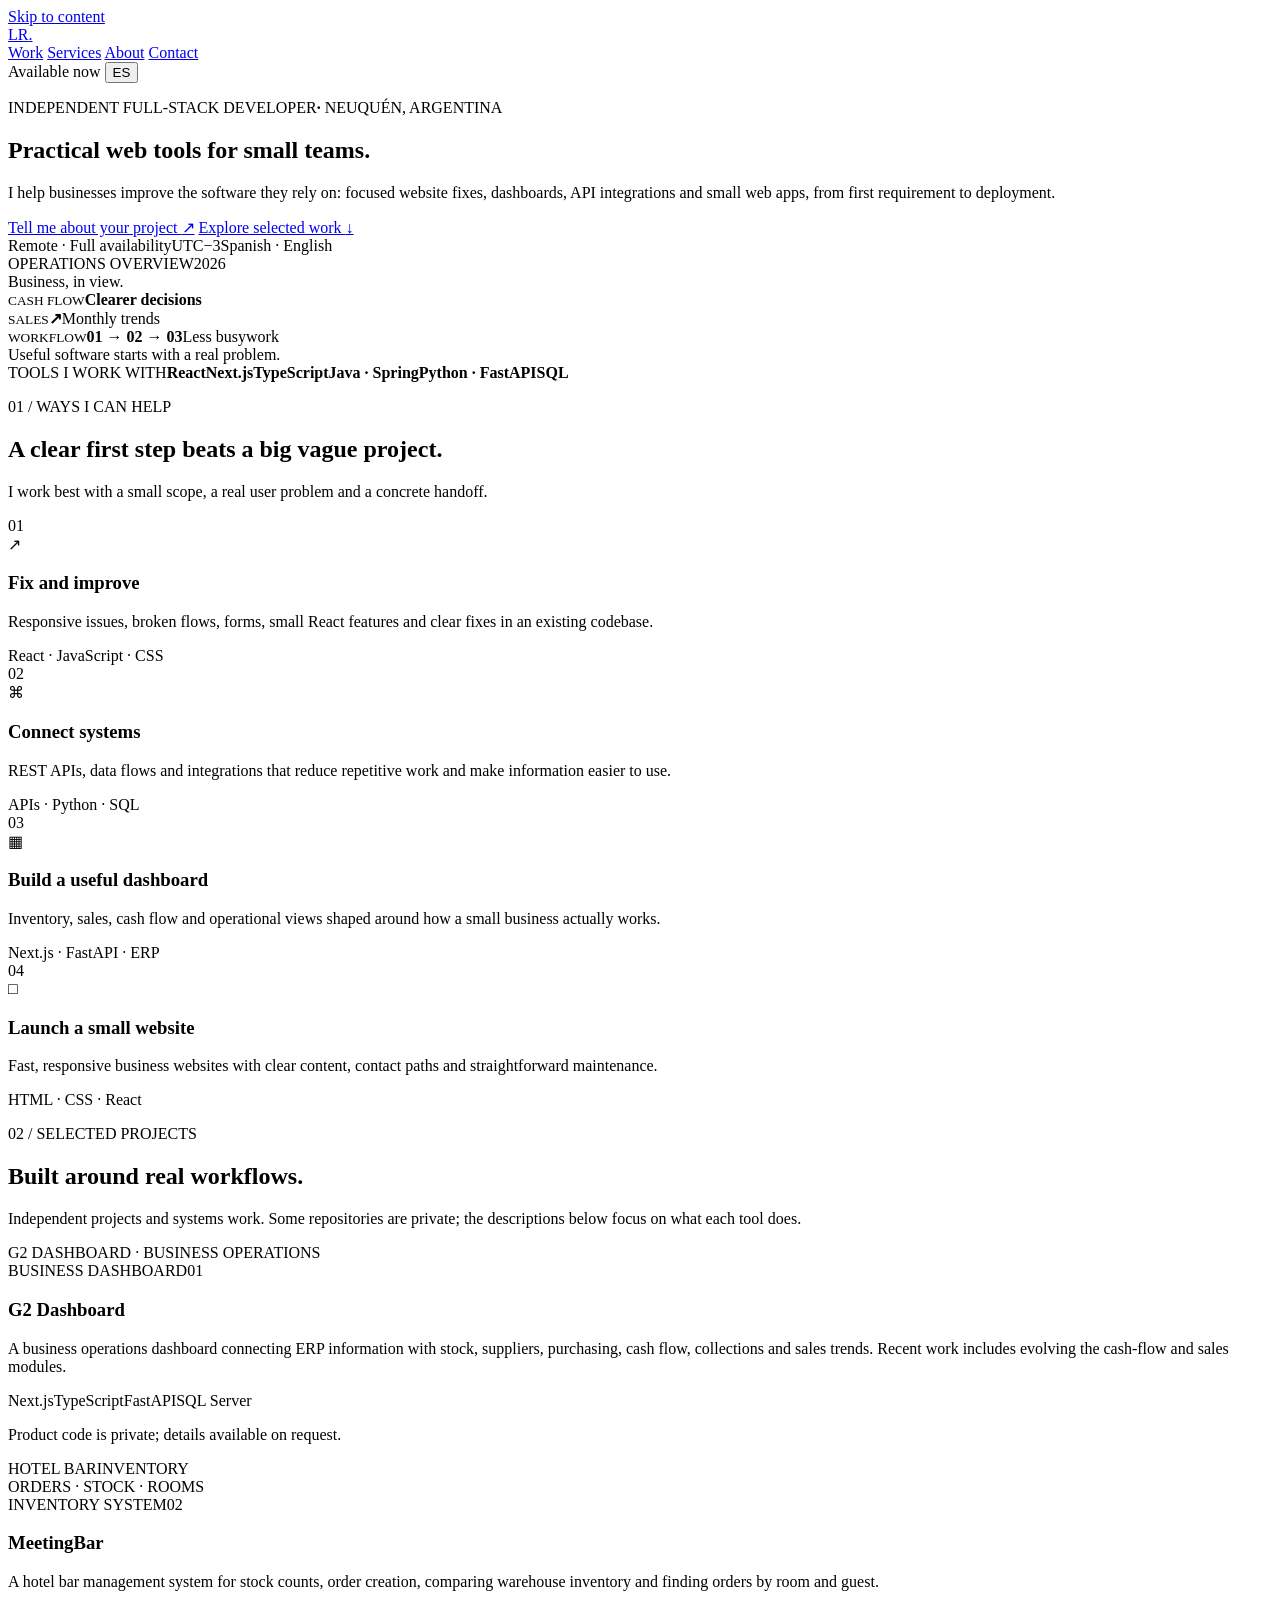
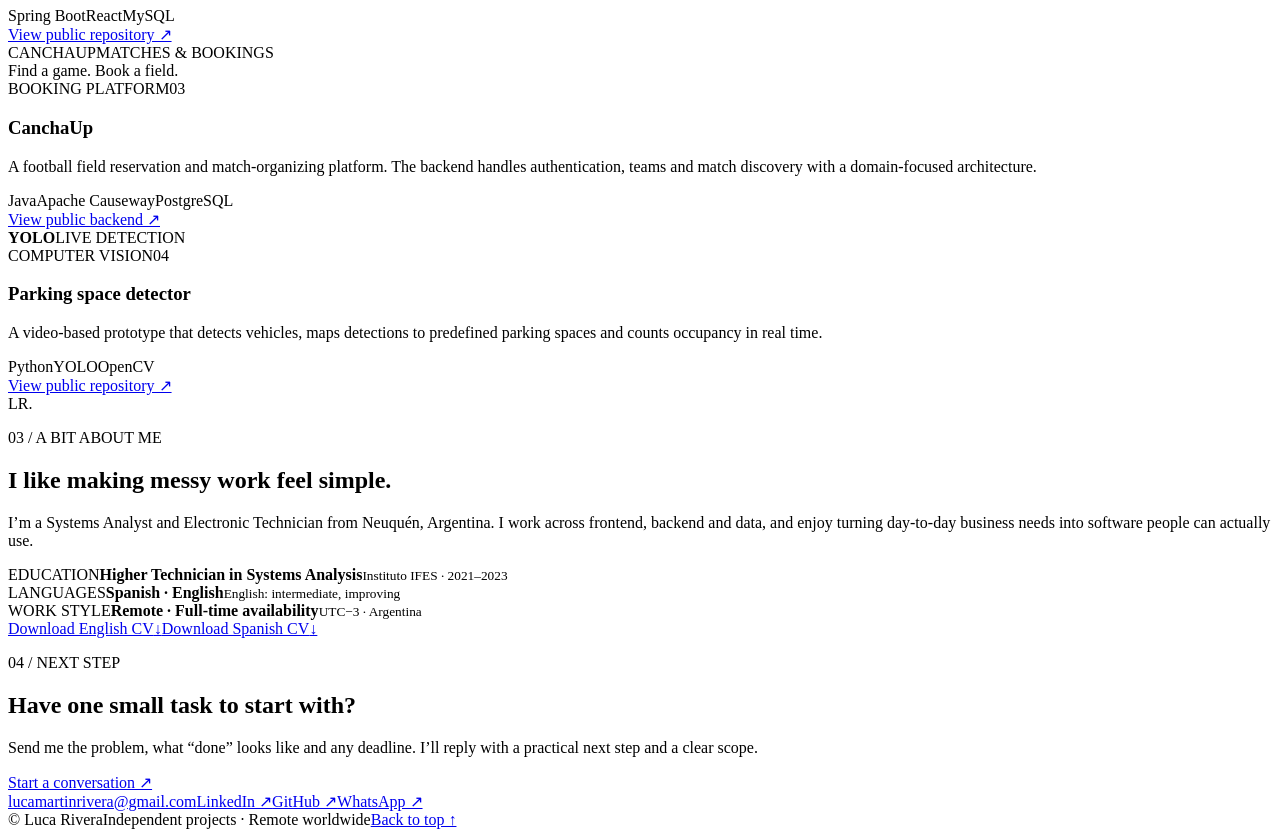
==== commit 2fa5c09e: "Refresh portfolio landing page for remote work" ====
--- a/index.html
+++ b/index.html
@@ -1,22 +1,85 @@
 <!doctype html>
 <html lang="en">
+<head>
+  <meta charset="utf-8" />
+  <meta name="viewport" content="width=device-width, initial-scale=1" />
+  <meta name="theme-color" content="#f4f3ee" />
+  <meta name="description" content="Luca Rivera builds practical web tools for small teams: focused fixes, business dashboards, APIs and websites." />
+  <meta property="og:title" content="Luca Rivera — Full-Stack Developer" />
+  <meta property="og:description" content="Websites, dashboards and API integrations for small teams. Available for remote projects." />
+  <title>Luca Rivera — Full-Stack Developer</title>
+  <link rel="stylesheet" href="styles.css" />
+  <script src="app.js" defer></script>
+</head>
+<body>
+  <a class="skip-link" href="#main" data-en="Skip to content" data-es="Ir al contenido">Skip to content</a>
+  <header class="site-header">
+    <a class="brand" href="#top" aria-label="Luca Rivera home">LR<span>.</span></a>
+    <nav class="main-nav" aria-label="Main navigation">
+      <a href="#work" data-en="Work" data-es="Proyectos">Work</a>
+      <a href="#services" data-en="Services" data-es="Servicios">Services</a>
+      <a href="#about" data-en="About" data-es="Sobre mí">About</a>
+      <a href="#contact" data-en="Contact" data-es="Contacto">Contact</a>
+    </nav>
+    <div class="header-actions">
+      <span class="availability"><i></i><span data-en="Available now" data-es="Disponible ahora">Available now</span></span>
+      <button class="language-toggle" id="language-toggle" type="button" aria-label="Cambiar idioma">ES</button>
+    </div>
+  </header>
 
-<head>
-  <meta charset="UTF-8" />
-  <link rel="icon" href="/favicon.ico" />
-  <meta name="viewport" content="width=device-width, initial-scale=1.0" />
-  <title>Luca Rivera - Analista en Sistemas</title>
+  <main id="main">
+    <section class="hero section-wrap" id="top">
+      <div class="hero-copy">
+        <p class="eyebrow"><span data-en="INDEPENDENT FULL-STACK DEVELOPER" data-es="DESARROLLADOR FULL-STACK INDEPENDIENTE">INDEPENDENT FULL-STACK DEVELOPER</span><b>·</b> NEUQUÉN, ARGENTINA</p>
+        <h1 data-en="Practical web tools for small teams." data-es="Herramientas web prácticas para equipos pequeños.">Practical web tools for small teams.</h1>
+        <p class="hero-intro" data-en="I help businesses improve the software they rely on: focused website fixes, dashboards, API integrations and small web apps, from first requirement to deployment." data-es="Ayudo a negocios a mejorar las herramientas digitales que usan: arreglos puntuales, dashboards, integraciones API y aplicaciones web, desde el relevamiento hasta el deploy.">I help businesses improve the software they rely on: focused website fixes, dashboards, API integrations and small web apps, from first requirement to deployment.</p>
+        <div class="hero-actions">
+          <a class="button button-primary" href="mailto:lucamartinrivera@gmail.com?subject=Remote%20web%20project" data-en="Tell me about your project" data-es="Cuéntame tu proyecto">Tell me about your project <span aria-hidden="true">↗</span></a>
+          <a class="text-link" href="#work" data-en="Explore selected work" data-es="Ver proyectos">Explore selected work <span aria-hidden="true">↓</span></a>
+        </div>
+        <div class="hero-meta"><span data-en="Remote · Full availability" data-es="Remoto · Disponibilidad completa">Remote · Full availability</span><span>UTC−3</span><span data-en="Spanish · English" data-es="Español · Inglés">Spanish · English</span></div>
+      </div>
+      <div class="hero-art" aria-label="Abstract business dashboard illustration">
+        <div class="art-topline"><span class="art-dot"></span><span data-en="OPERATIONS OVERVIEW" data-es="RESUMEN OPERATIVO">OPERATIONS OVERVIEW</span><span class="art-period">2026</span></div>
+        <div class="art-title" data-en="Business, in view." data-es="El negocio, a la vista.">Business, in view.</div>
+        <div class="art-cards">
+          <div class="art-card art-card-wide"><small data-en="CASH FLOW" data-es="FLUJO DE CAJA">CASH FLOW</small><strong data-en="Clearer decisions" data-es="Mejores decisiones">Clearer decisions</strong><div class="chart"><i></i><i></i><i></i><i></i><i></i><i></i><i></i><i></i><i></i><i></i><i></i><i></i></div></div>
+          <div class="art-card"><small data-en="SALES" data-es="VENTAS">SALES</small><strong>↗</strong><span class="art-note" data-en="Monthly trends" data-es="Evolución mensual">Monthly trends</span></div>
+          <div class="art-card art-card-lime"><small data-en="WORKFLOW" data-es="FLUJO">WORKFLOW</small><strong>01 <span>→</span> 02 <span>→</span> 03</strong><span class="art-note" data-en="Less busywork" data-es="Menos tareas manuales">Less busywork</span></div>
+        </div>
+        <div class="art-caption"><span></span><span data-en="Useful software starts with a real problem." data-es="El software útil empieza con un problema real.">Useful software starts with a real problem.</span></div>
+      </div>
+    </section>
 
-  <link rel="preconnect" href="https://fonts.googleapis.com">
-  <link rel="preconnect" href="https://fonts.gstatic.com" crossorigin>
-  <link href="https://fonts.googleapis.com/css2?family=Inter:wght@300;400;500;600;700;800;900&display=swap" rel="stylesheet">
+    <section class="trust-strip" aria-label="Technology stack">
+      <div class="section-wrap trust-inner"><span data-en="TOOLS I WORK WITH" data-es="TECNOLOGÍAS">TOOLS I WORK WITH</span><b>React</b><b>Next.js</b><b>TypeScript</b><b>Java · Spring</b><b>Python · FastAPI</b><b>SQL</b></div>
+    </section>
 
-  <script type="module" crossorigin src="/assets/index-CtdaiQeI.js"></script>
-  <link rel="stylesheet" crossorigin href="/assets/index-BSIBUn5l.css">
-</head>
+    <section class="section-wrap services-section" id="services">
+      <div class="section-heading"><p class="eyebrow">01 / <span data-en="WAYS I CAN HELP" data-es="CÓMO PUEDO AYUDAR">WAYS I CAN HELP</span></p><h2 data-en="A clear first step beats a big vague project." data-es="Un primer paso claro vale más que un proyecto enorme y difuso.">A clear first step beats a big vague project.</h2><p data-en="I work best with a small scope, a real user problem and a concrete handoff." data-es="Trabajo mejor con un alcance pequeño, un problema real y una entrega concreta.">I work best with a small scope, a real user problem and a concrete handoff.</p></div>
+      <div class="service-grid">
+        <article class="service-card"><span class="service-index">01</span><div class="service-icon">↗</div><h3 data-en="Fix and improve" data-es="Corregir y mejorar">Fix and improve</h3><p data-en="Responsive issues, broken flows, forms, small React features and clear fixes in an existing codebase." data-es="Problemas responsive, flujos rotos, formularios, funciones pequeñas en React y mejoras puntuales en un sistema existente.">Responsive issues, broken flows, forms, small React features and clear fixes in an existing codebase.</p><span class="service-tags">React · JavaScript · CSS</span></article>
+        <article class="service-card"><span class="service-index">02</span><div class="service-icon">⌘</div><h3 data-en="Connect systems" data-es="Conectar sistemas">Connect systems</h3><p data-en="REST APIs, data flows and integrations that reduce repetitive work and make information easier to use." data-es="APIs REST, flujos de datos e integraciones que reducen tareas repetitivas y facilitan el uso de la información.">REST APIs, data flows and integrations that reduce repetitive work and make information easier to use.</p><span class="service-tags">APIs · Python · SQL</span></article>
+        <article class="service-card"><span class="service-index">03</span><div class="service-icon">▦</div><h3 data-en="Build a useful dashboard" data-es="Crear un dashboard útil">Build a useful dashboard</h3><p data-en="Inventory, sales, cash flow and operational views shaped around how a small business actually works." data-es="Paneles de stock, ventas, flujo de caja y operación pensados para el trabajo real de un negocio pequeño.">Inventory, sales, cash flow and operational views shaped around how a small business actually works.</p><span class="service-tags">Next.js · FastAPI · ERP</span></article>
+        <article class="service-card"><span class="service-index">04</span><div class="service-icon">□</div><h3 data-en="Launch a small website" data-es="Lanzar un sitio web">Launch a small website</h3><p data-en="Fast, responsive business websites with clear content, contact paths and straightforward maintenance." data-es="Sitios rápidos y adaptables para negocios, con contenido claro, vías de contacto y mantenimiento sencillo.">Fast, responsive business websites with clear content, contact paths and straightforward maintenance.</p><span class="service-tags">HTML · CSS · React</span></article>
+      </div>
+    </section>
 
-<body>
-  <div id="root"></div>
+    <section class="work-section" id="work"><div class="section-wrap">
+      <div class="section-heading work-heading"><div><p class="eyebrow">02 / <span data-en="SELECTED PROJECTS" data-es="PROYECTOS DESTACADOS">SELECTED PROJECTS</span></p><h2 data-en="Built around real workflows." data-es="Hechos para resolver tareas reales.">Built around real workflows.</h2></div><p data-en="Independent projects and systems work. Some repositories are private; the descriptions below focus on what each tool does." data-es="Proyectos independientes y sistemas de gestión. Algunos repositorios son privados; aquí describo qué resuelve cada herramienta.">Independent projects and systems work. Some repositories are private; the descriptions below focus on what each tool does.</p></div>
+      <div class="project-grid">
+        <article class="project-card project-featured"><div class="project-visual visual-dashboard"><div class="visual-sidebar"><span></span><span></span><span></span><span></span></div><div class="visual-main"><div class="visual-label"><i></i><span data-en="G2 DASHBOARD · BUSINESS OPERATIONS" data-es="G2 DASHBOARD · GESTIÓN DEL NEGOCIO">G2 DASHBOARD · BUSINESS OPERATIONS</span></div><div class="visual-cards"><span></span><span></span><span></span></div><div class="visual-chart"><i></i><i></i><i></i><i></i><i></i><i></i><i></i><i></i><i></i></div></div></div><div class="project-copy"><div class="project-overline"><span data-en="BUSINESS DASHBOARD" data-es="DASHBOARD DE GESTIÓN">BUSINESS DASHBOARD</span><span>01</span></div><h3>G2 Dashboard</h3><p data-en="A business operations dashboard connecting ERP information with stock, suppliers, purchasing, cash flow, collections and sales trends. Recent work includes evolving the cash-flow and sales modules." data-es="Dashboard de gestión conectado con información del ERP: stock, proveedores, compras, flujo de caja, cobranzas y evolución de ventas. El trabajo reciente amplía los módulos de flujo y ventas.">A business operations dashboard connecting ERP information with stock, suppliers, purchasing, cash flow, collections and sales trends. Recent work includes evolving the cash-flow and sales modules.</p><div class="project-stack"><span>Next.js</span><span>TypeScript</span><span>FastAPI</span><span>SQL Server</span></div><p class="private-note" data-en="Product code is private; details available on request." data-es="El código del producto es privado; puedo compartir más detalles a pedido.">Product code is private; details available on request.</p></div></article>
+        <article class="project-card"><div class="project-visual visual-bar"><div class="bar-top"><span data-en="HOTEL BAR" data-es="BAR DE HOTEL">HOTEL BAR</span><span>INVENTORY</span></div><div class="bar-row"><i></i><span></span><b></b></div><div class="bar-row"><i></i><span></span><b></b></div><div class="bar-row"><i></i><span></span><b></b></div><div class="bar-footer"><span data-en="ORDERS · STOCK · ROOMS" data-es="PEDIDOS · STOCK · HABITACIONES">ORDERS · STOCK · ROOMS</span></div></div><div class="project-copy"><div class="project-overline"><span data-en="INVENTORY SYSTEM" data-es="SISTEMA DE INVENTARIO">INVENTORY SYSTEM</span><span>02</span></div><h3>MeetingBar</h3><p data-en="A hotel bar management system for stock counts, order creation, comparing warehouse inventory and finding orders by room and guest." data-es="Sistema para un bar hotelero: control de stock, creación de pedidos, comparación entre depósitos y búsqueda de órdenes por habitación y huésped.">A hotel bar management system for stock counts, order creation, comparing warehouse inventory and finding orders by room and guest.</p><div class="project-stack"><span>Spring Boot</span><span>React</span><span>MySQL</span></div><a class="project-link" href="https://github.com/LucaUnlimited/MeetingBar" target="_blank" rel="noreferrer" data-en="View public repository ↗" data-es="Ver repositorio público ↗">View public repository ↗</a></div></article>
+        <article class="project-card"><div class="project-visual visual-booking"><div class="booking-head"><span>CANCHAUP</span><span data-en="MATCHES & BOOKINGS" data-es="PARTIDOS Y RESERVAS">MATCHES & BOOKINGS</span></div><div class="booking-field"><div class="field-circle"></div><div class="field-mid"></div><i></i><i></i><i></i><i></i></div><div class="booking-caption" data-en="Find a game. Book a field." data-es="Encuentra un partido. Reserva una cancha.">Find a game. Book a field.</div></div><div class="project-copy"><div class="project-overline"><span data-en="BOOKING PLATFORM" data-es="PLATAFORMA DE RESERVAS">BOOKING PLATFORM</span><span>03</span></div><h3>CanchaUp</h3><p data-en="A football field reservation and match-organizing platform. The backend handles authentication, teams and match discovery with a domain-focused architecture." data-es="Plataforma de reservas de canchas y organización de partidos. El backend gestiona autenticación, equipos y búsqueda de partidos con una arquitectura centrada en el dominio.">A football field reservation and match-organizing platform. The backend handles authentication, teams and match discovery with a domain-focused architecture.</p><div class="project-stack"><span>Java</span><span>Apache Causeway</span><span>PostgreSQL</span></div><a class="project-link" href="https://github.com/LucaUnlimited/Backend-CanchaUp" target="_blank" rel="noreferrer" data-en="View public backend ↗" data-es="Ver backend público ↗">View public backend ↗</a></div></article>
+        <article class="project-card"><div class="project-visual visual-parking"><div class="parking-frame"><div class="parking-grid"><i></i><i></i><i></i><i></i><i></i><i></i></div><div class="parking-scan"></div><div class="parking-status"><b>YOLO</b><span data-en="LIVE DETECTION" data-es="DETECCIÓN EN VIVO">LIVE DETECTION</span></div></div></div><div class="project-copy"><div class="project-overline"><span data-en="COMPUTER VISION" data-es="VISIÓN ARTIFICIAL">COMPUTER VISION</span><span>04</span></div><h3 data-en="Parking space detector" data-es="Detector de estacionamiento">Parking space detector</h3><p data-en="A video-based prototype that detects vehicles, maps detections to predefined parking spaces and counts occupancy in real time." data-es="Prototipo que analiza video, detecta vehículos, los compara con espacios predefinidos y cuenta la ocupación en tiempo real.">A video-based prototype that detects vehicles, maps detections to predefined parking spaces and counts occupancy in real time.</p><div class="project-stack"><span>Python</span><span>YOLO</span><span>OpenCV</span></div><a class="project-link" href="https://github.com/LucaUnlimited/Parking-Detector" target="_blank" rel="noreferrer" data-en="View public repository ↗" data-es="Ver repositorio público ↗">View public repository ↗</a></div></article>
+      </div>
+    </div></section>
+
+    <section class="about-section section-wrap" id="about"><div class="about-marker"><span>LR.</span><i></i></div><div class="about-content"><p class="eyebrow">03 / <span data-en="A BIT ABOUT ME" data-es="UN POCO SOBRE MÍ">A BIT ABOUT ME</span></p><h2 data-en="I like making messy work feel simple." data-es="Me gusta convertir tareas complicadas en herramientas simples.">I like making messy work feel simple.</h2><p class="about-lead" data-en="I’m a Systems Analyst and Electronic Technician from Neuquén, Argentina. I work across frontend, backend and data, and enjoy turning day-to-day business needs into software people can actually use." data-es="Soy Analista en Sistemas y Técnico Electrónico de Neuquén, Argentina. Trabajo entre frontend, backend y datos; disfruto transformar necesidades cotidianas del negocio en software que la gente pueda usar de verdad.">I’m a Systems Analyst and Electronic Technician from Neuquén, Argentina. I work across frontend, backend and data, and enjoy turning day-to-day business needs into software people can actually use.</p><div class="about-facts"><div><span data-en="EDUCATION" data-es="FORMACIÓN">EDUCATION</span><b data-en="Higher Technician in Systems Analysis" data-es="Técnico Superior en Análisis de Sistemas">Higher Technician in Systems Analysis</b><small>Instituto IFES · 2021–2023</small></div><div><span data-en="LANGUAGES" data-es="IDIOMAS">LANGUAGES</span><b data-en="Spanish · English" data-es="Español · Inglés">Spanish · English</b><small data-en="English: intermediate, improving" data-es="Inglés: nivel intermedio, en mejora">English: intermediate, improving</small></div><div><span data-en="WORK STYLE" data-es="MODALIDAD">WORK STYLE</span><b data-en="Remote · Full-time availability" data-es="Remoto · Disponibilidad completa">Remote · Full-time availability</b><small data-en="UTC−3 · Argentina" data-es="UTC−3 · Argentina">UTC−3 · Argentina</small></div></div><div class="cv-links"><a href="cv-en.pdf" download><span data-en="Download English CV" data-es="Descargar CV en inglés">Download English CV</span><b>↓</b></a><a href="cv-es.pdf" download><span data-en="Download Spanish CV" data-es="Descargar CV en español">Download Spanish CV</span><b>↓</b></a></div></div></section>
+
+    <section class="contact-section" id="contact"><div class="section-wrap contact-inner"><p class="eyebrow">04 / <span data-en="NEXT STEP" data-es="PRÓXIMO PASO">NEXT STEP</span></p><div class="contact-layout"><h2 data-en="Have one small task to start with?" data-es="¿Tienes una tarea pequeña para empezar?">Have one small task to start with?</h2><div><p data-en="Send me the problem, what “done” looks like and any deadline. I’ll reply with a practical next step and a clear scope." data-es="Cuéntame el problema, cómo se ve una entrega terminada y si hay una fecha límite. Te respondo con un próximo paso y un alcance claros.">Send me the problem, what “done” looks like and any deadline. I’ll reply with a practical next step and a clear scope.</p><a class="button button-light" href="mailto:lucamartinrivera@gmail.com?subject=Small%20remote%20project" data-en="Start a conversation ↗" data-es="Empezar una conversación ↗">Start a conversation ↗</a></div></div><div class="contact-links"><a href="mailto:lucamartinrivera@gmail.com">lucamartinrivera@gmail.com</a><a href="https://www.linkedin.com/in/lucaunlimited/" target="_blank" rel="noreferrer">LinkedIn ↗</a><a href="https://github.com/LucaUnlimited" target="_blank" rel="noreferrer">GitHub ↗</a><a href="https://wa.me/2996099114" target="_blank" rel="noreferrer">WhatsApp ↗</a></div></div></section>
+  </main>
+  <footer class="site-footer"><div class="section-wrap"><span>© <span id="year"></span> Luca Rivera</span><span data-en="Independent projects · Remote worldwide" data-es="Proyectos independientes · Remoto para todo el mundo">Independent projects · Remote worldwide</span><a href="#top" data-en="Back to top ↑" data-es="Volver arriba ↑">Back to top ↑</a></div></footer>
 </body>
-
-</html>+</html>
+
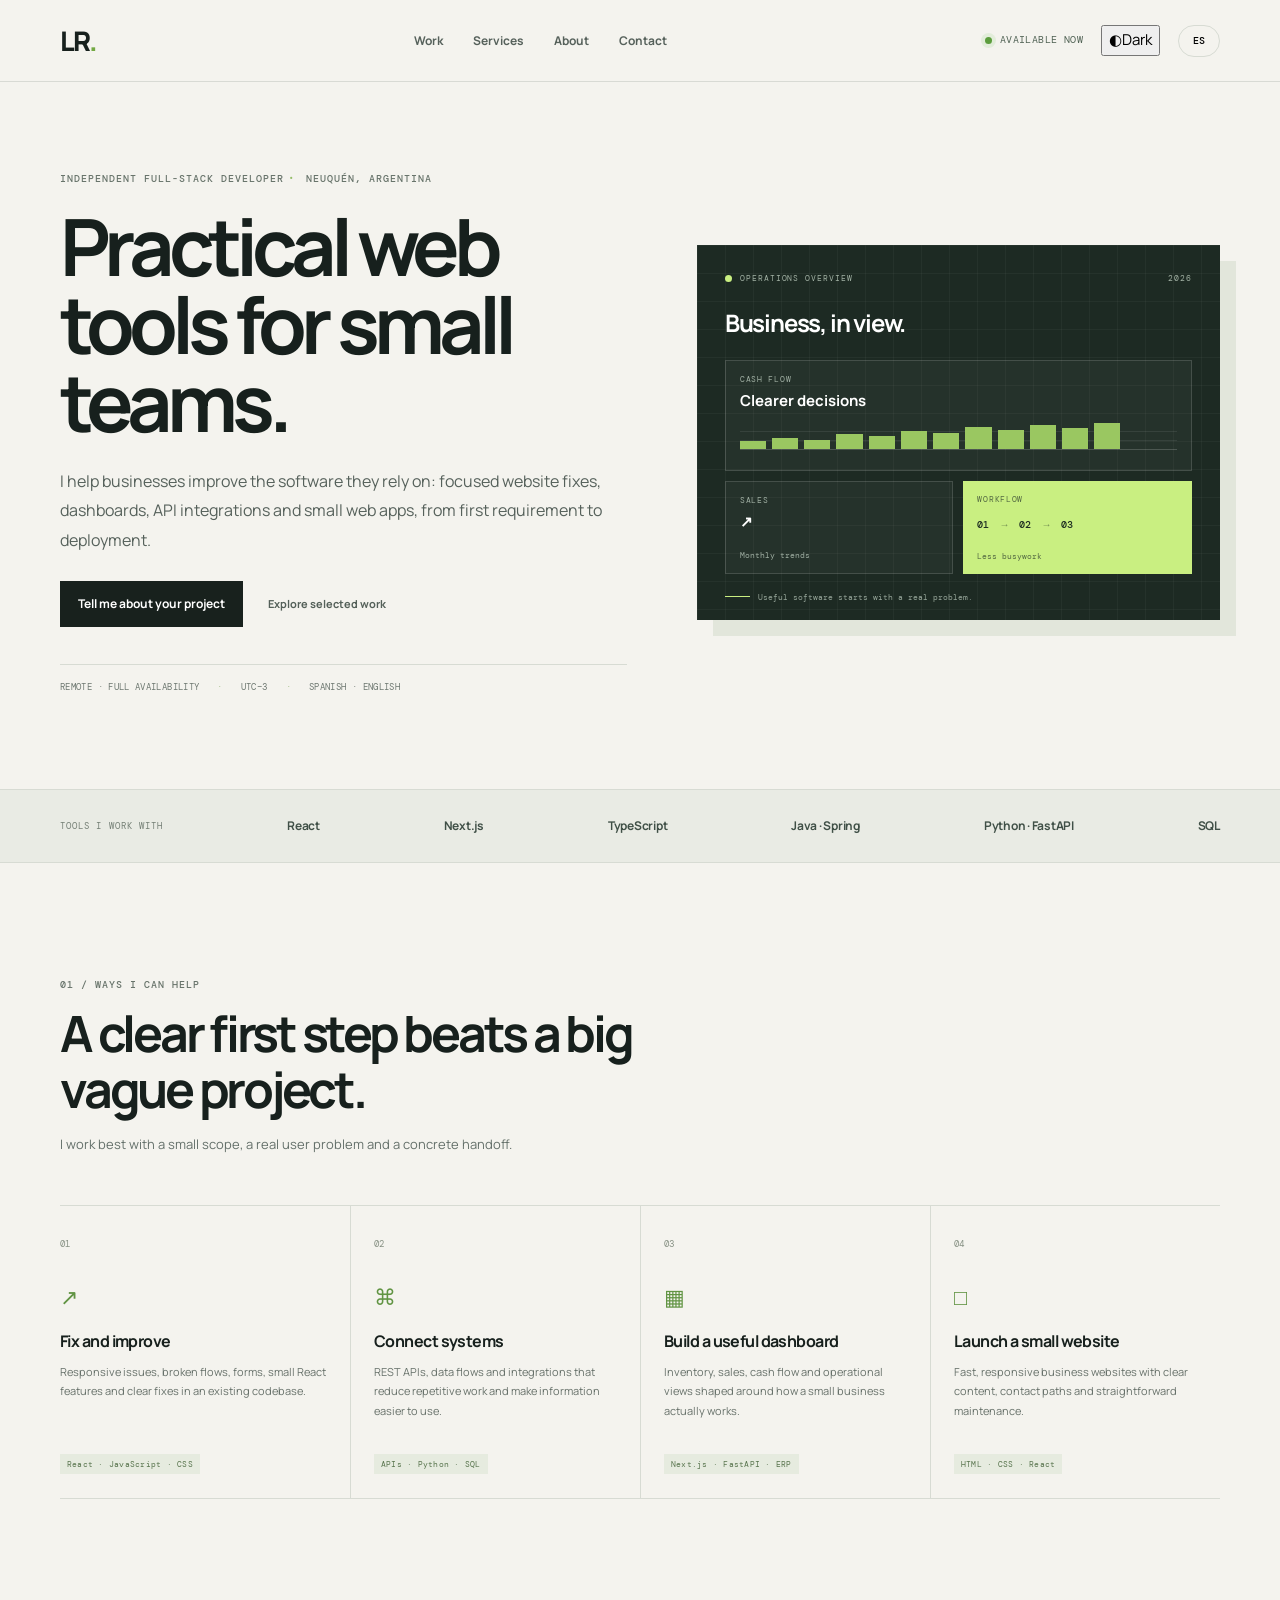
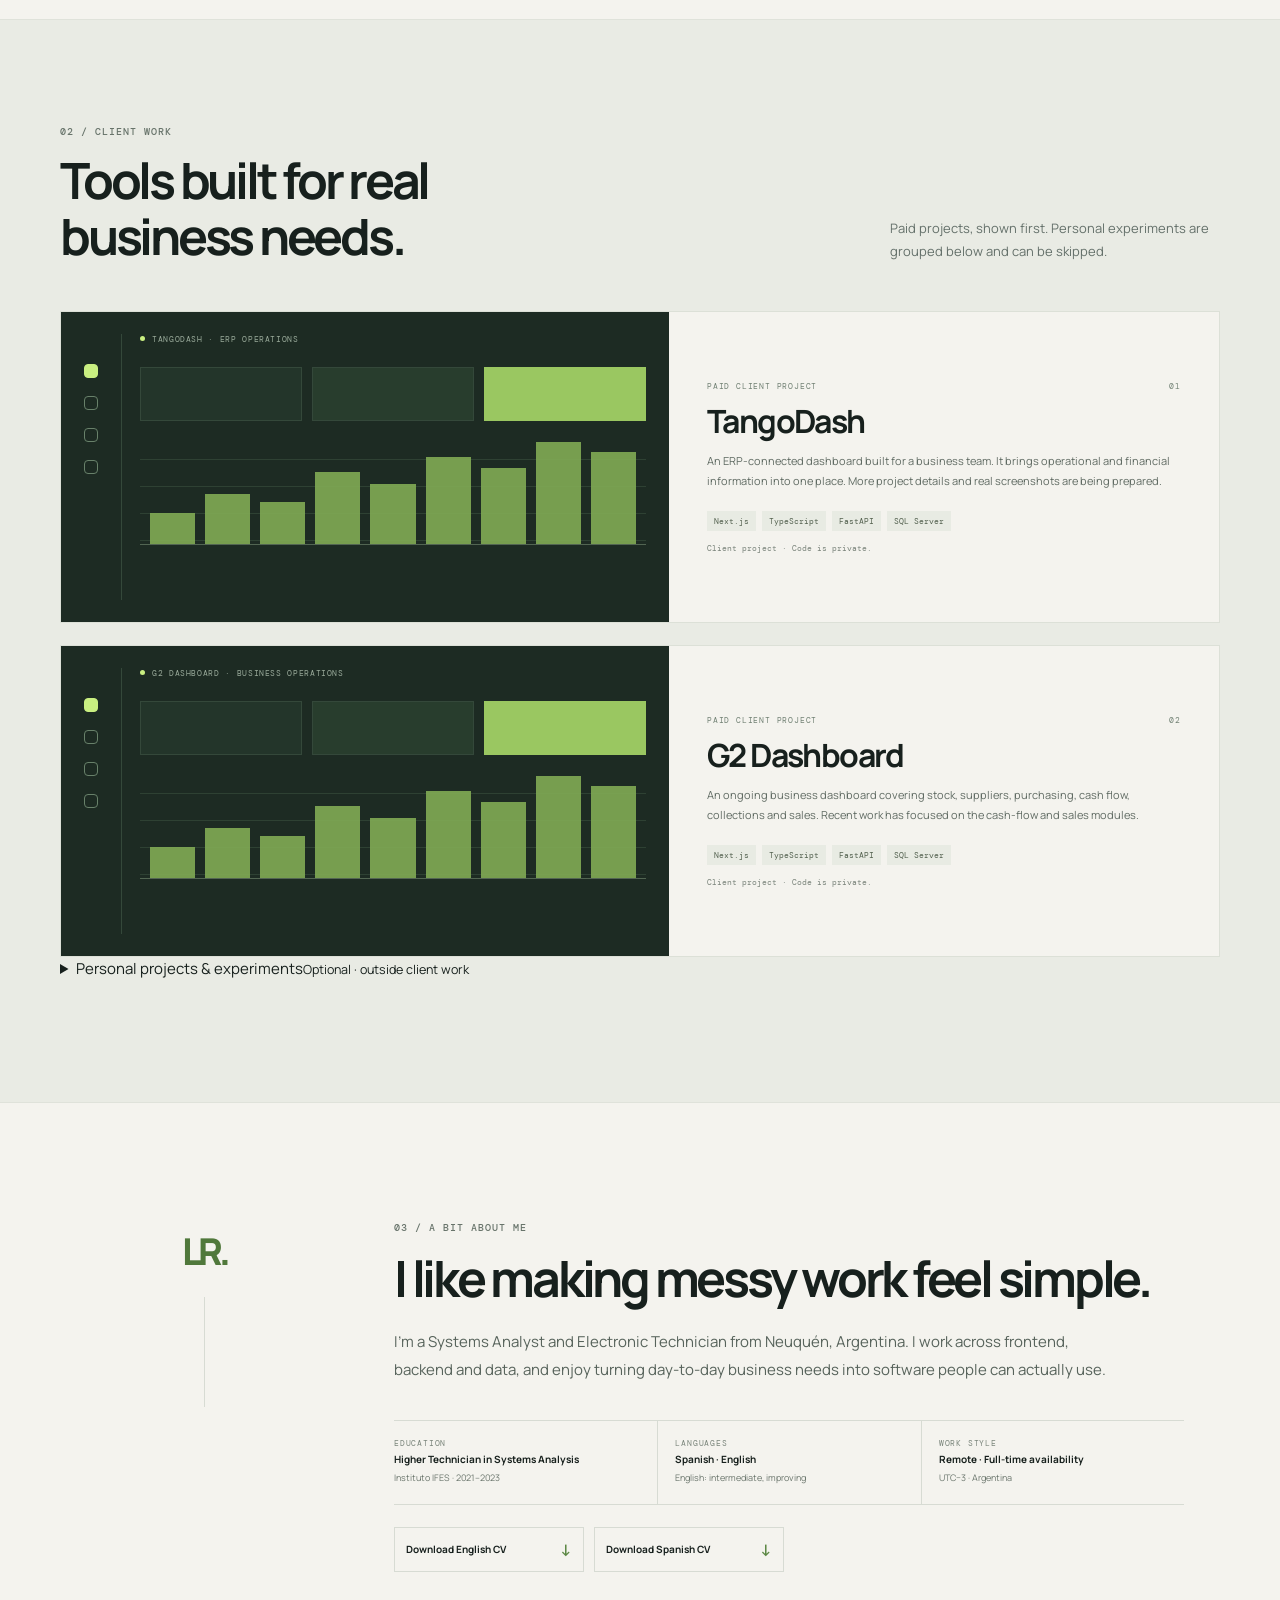
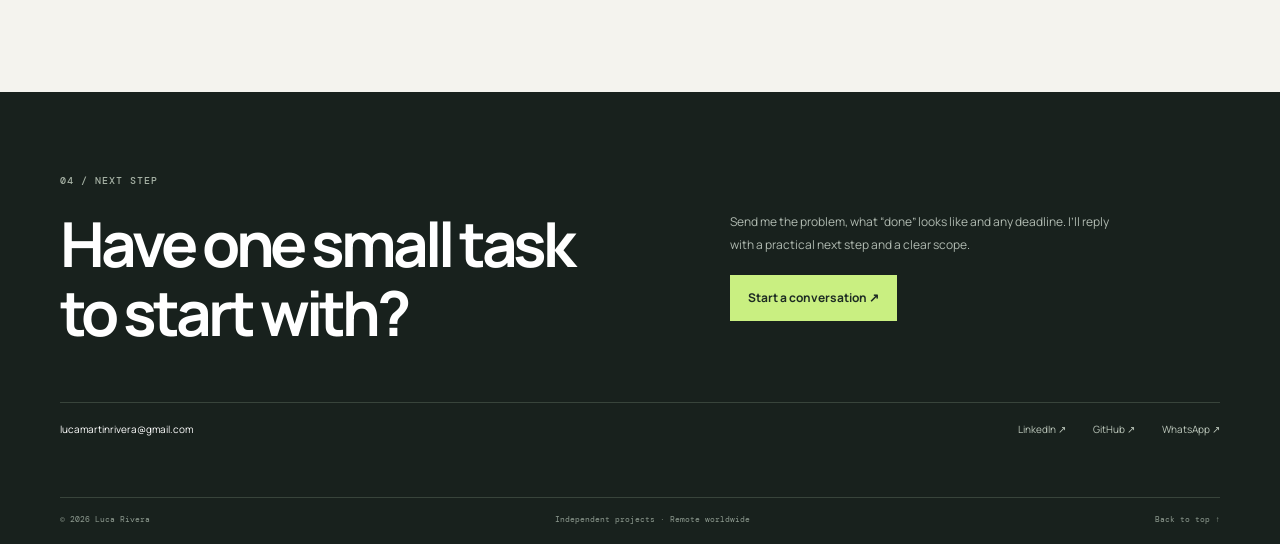
==== commit 36b32fce: "Separate paid projects and add dark mode control" ====
--- a/index.html
+++ b/index.html
@@ -23,6 +23,7 @@
     </nav>
     <div class="header-actions">
       <span class="availability"><i></i><span data-en="Available now" data-es="Disponible ahora">Available now</span></span>
+      <button class="theme-toggle" id="theme-toggle" type="button" aria-label="Switch to dark mode"><span aria-hidden="true">◐</span><span class="theme-label" data-en="Dark" data-es="Oscuro">Dark</span></button>
       <button class="language-toggle" id="language-toggle" type="button" aria-label="Cambiar idioma">ES</button>
     </div>
   </header>
@@ -66,13 +67,16 @@
     </section>
 
     <section class="work-section" id="work"><div class="section-wrap">
-      <div class="section-heading work-heading"><div><p class="eyebrow">02 / <span data-en="SELECTED PROJECTS" data-es="PROYECTOS DESTACADOS">SELECTED PROJECTS</span></p><h2 data-en="Built around real workflows." data-es="Hechos para resolver tareas reales.">Built around real workflows.</h2></div><p data-en="Independent projects and systems work. Some repositories are private; the descriptions below focus on what each tool does." data-es="Proyectos independientes y sistemas de gestión. Algunos repositorios son privados; aquí describo qué resuelve cada herramienta.">Independent projects and systems work. Some repositories are private; the descriptions below focus on what each tool does.</p></div>
-      <div class="project-grid">
-        <article class="project-card project-featured"><div class="project-visual visual-dashboard"><div class="visual-sidebar"><span></span><span></span><span></span><span></span></div><div class="visual-main"><div class="visual-label"><i></i><span data-en="G2 DASHBOARD · BUSINESS OPERATIONS" data-es="G2 DASHBOARD · GESTIÓN DEL NEGOCIO">G2 DASHBOARD · BUSINESS OPERATIONS</span></div><div class="visual-cards"><span></span><span></span><span></span></div><div class="visual-chart"><i></i><i></i><i></i><i></i><i></i><i></i><i></i><i></i><i></i></div></div></div><div class="project-copy"><div class="project-overline"><span data-en="BUSINESS DASHBOARD" data-es="DASHBOARD DE GESTIÓN">BUSINESS DASHBOARD</span><span>01</span></div><h3>G2 Dashboard</h3><p data-en="A business operations dashboard connecting ERP information with stock, suppliers, purchasing, cash flow, collections and sales trends. Recent work includes evolving the cash-flow and sales modules." data-es="Dashboard de gestión conectado con información del ERP: stock, proveedores, compras, flujo de caja, cobranzas y evolución de ventas. El trabajo reciente amplía los módulos de flujo y ventas.">A business operations dashboard connecting ERP information with stock, suppliers, purchasing, cash flow, collections and sales trends. Recent work includes evolving the cash-flow and sales modules.</p><div class="project-stack"><span>Next.js</span><span>TypeScript</span><span>FastAPI</span><span>SQL Server</span></div><p class="private-note" data-en="Product code is private; details available on request." data-es="El código del producto es privado; puedo compartir más detalles a pedido.">Product code is private; details available on request.</p></div></article>
-        <article class="project-card"><div class="project-visual visual-bar"><div class="bar-top"><span data-en="HOTEL BAR" data-es="BAR DE HOTEL">HOTEL BAR</span><span>INVENTORY</span></div><div class="bar-row"><i></i><span></span><b></b></div><div class="bar-row"><i></i><span></span><b></b></div><div class="bar-row"><i></i><span></span><b></b></div><div class="bar-footer"><span data-en="ORDERS · STOCK · ROOMS" data-es="PEDIDOS · STOCK · HABITACIONES">ORDERS · STOCK · ROOMS</span></div></div><div class="project-copy"><div class="project-overline"><span data-en="INVENTORY SYSTEM" data-es="SISTEMA DE INVENTARIO">INVENTORY SYSTEM</span><span>02</span></div><h3>MeetingBar</h3><p data-en="A hotel bar management system for stock counts, order creation, comparing warehouse inventory and finding orders by room and guest." data-es="Sistema para un bar hotelero: control de stock, creación de pedidos, comparación entre depósitos y búsqueda de órdenes por habitación y huésped.">A hotel bar management system for stock counts, order creation, comparing warehouse inventory and finding orders by room and guest.</p><div class="project-stack"><span>Spring Boot</span><span>React</span><span>MySQL</span></div><a class="project-link" href="https://github.com/LucaUnlimited/MeetingBar" target="_blank" rel="noreferrer" data-en="View public repository ↗" data-es="Ver repositorio público ↗">View public repository ↗</a></div></article>
-        <article class="project-card"><div class="project-visual visual-booking"><div class="booking-head"><span>CANCHAUP</span><span data-en="MATCHES & BOOKINGS" data-es="PARTIDOS Y RESERVAS">MATCHES & BOOKINGS</span></div><div class="booking-field"><div class="field-circle"></div><div class="field-mid"></div><i></i><i></i><i></i><i></i></div><div class="booking-caption" data-en="Find a game. Book a field." data-es="Encuentra un partido. Reserva una cancha.">Find a game. Book a field.</div></div><div class="project-copy"><div class="project-overline"><span data-en="BOOKING PLATFORM" data-es="PLATAFORMA DE RESERVAS">BOOKING PLATFORM</span><span>03</span></div><h3>CanchaUp</h3><p data-en="A football field reservation and match-organizing platform. The backend handles authentication, teams and match discovery with a domain-focused architecture." data-es="Plataforma de reservas de canchas y organización de partidos. El backend gestiona autenticación, equipos y búsqueda de partidos con una arquitectura centrada en el dominio.">A football field reservation and match-organizing platform. The backend handles authentication, teams and match discovery with a domain-focused architecture.</p><div class="project-stack"><span>Java</span><span>Apache Causeway</span><span>PostgreSQL</span></div><a class="project-link" href="https://github.com/LucaUnlimited/Backend-CanchaUp" target="_blank" rel="noreferrer" data-en="View public backend ↗" data-es="Ver backend público ↗">View public backend ↗</a></div></article>
-        <article class="project-card"><div class="project-visual visual-parking"><div class="parking-frame"><div class="parking-grid"><i></i><i></i><i></i><i></i><i></i><i></i></div><div class="parking-scan"></div><div class="parking-status"><b>YOLO</b><span data-en="LIVE DETECTION" data-es="DETECCIÓN EN VIVO">LIVE DETECTION</span></div></div></div><div class="project-copy"><div class="project-overline"><span data-en="COMPUTER VISION" data-es="VISIÓN ARTIFICIAL">COMPUTER VISION</span><span>04</span></div><h3 data-en="Parking space detector" data-es="Detector de estacionamiento">Parking space detector</h3><p data-en="A video-based prototype that detects vehicles, maps detections to predefined parking spaces and counts occupancy in real time." data-es="Prototipo que analiza video, detecta vehículos, los compara con espacios predefinidos y cuenta la ocupación en tiempo real.">A video-based prototype that detects vehicles, maps detections to predefined parking spaces and counts occupancy in real time.</p><div class="project-stack"><span>Python</span><span>YOLO</span><span>OpenCV</span></div><a class="project-link" href="https://github.com/LucaUnlimited/Parking-Detector" target="_blank" rel="noreferrer" data-en="View public repository ↗" data-es="Ver repositorio público ↗">View public repository ↗</a></div></article>
+      <div class="section-heading work-heading"><div><p class="eyebrow">02 / <span data-en="CLIENT WORK" data-es="TRABAJO PARA CLIENTES">CLIENT WORK</span></p><h2 data-en="Tools built for real business needs." data-es="Herramientas para necesidades reales de negocio.">Tools built for real business needs.</h2></div><p data-en="Paid projects, shown first. Personal experiments are grouped below and can be skipped." data-es="Proyectos pagos primero. Los experimentos personales están aparte y se pueden omitir.">Paid projects, shown first. Personal experiments are grouped below and can be skipped.</p></div>
+      <div class="project-grid paid-projects">
+        <article class="project-card project-featured"><div class="project-visual visual-dashboard"><div class="visual-sidebar"><span></span><span></span><span></span><span></span></div><div class="visual-main"><div class="visual-label"><i></i><span>TANGODASH · ERP OPERATIONS</span></div><div class="visual-cards"><span></span><span></span><span></span></div><div class="visual-chart"><i></i><i></i><i></i><i></i><i></i><i></i><i></i><i></i><i></i></div></div></div><div class="project-copy"><div class="project-overline"><span data-en="PAID CLIENT PROJECT" data-es="PROYECTO PAGO">PAID CLIENT PROJECT</span><span>01</span></div><h3>TangoDash</h3><p data-en="An ERP-connected dashboard built for a business team. It brings operational and financial information into one place. More project details and real screenshots are being prepared." data-es="Dashboard conectado a un ERP, desarrollado para un equipo de negocio. Reúne información operativa y financiera en un solo lugar. Estoy preparando más detalles e imágenes reales del proyecto.">An ERP-connected dashboard built for a business team. It brings operational and financial information into one place. More project details and real screenshots are being prepared.</p><div class="project-stack"><span>Next.js</span><span>TypeScript</span><span>FastAPI</span><span>SQL Server</span></div><p class="private-note" data-en="Client project · Code is private." data-es="Proyecto para cliente · Código privado.">Client project · Code is private.</p></div></article>
+        <article class="project-card project-featured"><div class="project-visual visual-dashboard g2-visual"><div class="visual-sidebar"><span></span><span></span><span></span><span></span></div><div class="visual-main"><div class="visual-label"><i></i><span>G2 DASHBOARD · BUSINESS OPERATIONS</span></div><div class="visual-cards"><span></span><span></span><span></span></div><div class="visual-chart"><i></i><i></i><i></i><i></i><i></i><i></i><i></i><i></i><i></i></div></div></div><div class="project-copy"><div class="project-overline"><span data-en="PAID CLIENT PROJECT" data-es="PROYECTO PAGO">PAID CLIENT PROJECT</span><span>02</span></div><h3>G2 Dashboard</h3><p data-en="An ongoing business dashboard covering stock, suppliers, purchasing, cash flow, collections and sales. Recent work has focused on the cash-flow and sales modules." data-es="Dashboard de gestión en evolución: stock, proveedores, compras, flujo de caja, cobranzas y ventas. El trabajo reciente se enfocó en los módulos de flujo de caja y ventas.">An ongoing business dashboard covering stock, suppliers, purchasing, cash flow, collections and sales. Recent work has focused on the cash-flow and sales modules.</p><div class="project-stack"><span>Next.js</span><span>TypeScript</span><span>FastAPI</span><span>SQL Server</span></div><p class="private-note" data-en="Client project · Code is private." data-es="Proyecto para cliente · Código privado.">Client project · Code is private.</p></div></article>
       </div>
+      <details class="hobby-projects"><summary><span data-en="Personal projects & experiments" data-es="Proyectos personales y experimentos">Personal projects & experiments</span><small data-en="Optional · outside client work" data-es="Opcionales · fuera del trabajo para clientes">Optional · outside client work</small></summary><div class="project-grid hobby-grid">
+        <article class="project-card"><div class="project-visual hobby-visual spotify-visual"><span class="spotify-mark">◖</span><span>SPOTIFY</span></div><div class="project-copy"><div class="project-overline"><span data-en="PERSONAL PROJECT" data-es="PROYECTO PERSONAL">PERSONAL PROJECT</span><span>01</span></div><h3>Spotify</h3><p data-en="A personal project exploring Spotify data and a music-focused experience. Details and screenshots will be added after reviewing the real build." data-es="Proyecto personal para explorar datos de Spotify y una experiencia centrada en música. Agregaremos detalles e imágenes después de revisar la versión real.">A personal project exploring Spotify data and a music-focused experience. Details and screenshots will be added after reviewing the real build.</p></div></article>
+        <article class="project-card"><div class="project-visual hobby-visual score-visual"><span class="score-number">2 — 1</span><span data-en="POINTS COUNTER" data-es="CONTADOR DE PUNTOS">POINTS COUNTER</span></div><div class="project-copy"><div class="project-overline"><span data-en="PERSONAL PROJECT" data-es="PROYECTO PERSONAL">PERSONAL PROJECT</span><span>02</span></div><h3 data-en="Points counter" data-es="Contador de puntos">Points counter</h3><p data-en="A small scoring tool built as an independent experiment. We can add the actual use case and implementation details when we review the project." data-es="Herramienta pequeña para llevar puntajes, creada como experimento independiente. Podemos sumar el caso de uso y los detalles reales al revisar el proyecto.">A small scoring tool built as an independent experiment. We can add the actual use case and implementation details when we review the project.</p></div></article>
+        <article class="project-card"><div class="project-visual visual-parking"><div class="parking-frame"><div class="parking-grid"><i></i><i></i><i></i><i></i><i></i><i></i></div><div class="parking-scan"></div><div class="parking-status"><b>YOLO</b><span data-en="LIVE DETECTION" data-es="DETECCIÓN EN VIVO">LIVE DETECTION</span></div></div></div><div class="project-copy"><div class="project-overline"><span data-en="PERSONAL EXPERIMENT" data-es="EXPERIMENTO PERSONAL">PERSONAL EXPERIMENT</span><span>03</span></div><h3 data-en="Parking space detector" data-es="Detector de estacionamiento">Parking space detector</h3><p data-en="A computer-vision prototype that detects vehicles in video and estimates occupancy across predefined parking spaces." data-es="Prototipo de visión artificial que detecta vehículos en video y estima la ocupación de espacios de estacionamiento predefinidos.">A computer-vision prototype that detects vehicles in video and estimates occupancy across predefined parking spaces.</p><div class="project-stack"><span>Python</span><span>YOLO</span><span>OpenCV</span></div><a class="project-link" href="https://github.com/LucaUnlimited/Parking-Detector" target="_blank" rel="noreferrer" data-en="View public repository ↗" data-es="Ver repositorio público ↗">View public repository ↗</a></div></article>
+      </div></details>      </div>
     </div></section>
 
     <section class="about-section section-wrap" id="about"><div class="about-marker"><span>LR.</span><i></i></div><div class="about-content"><p class="eyebrow">03 / <span data-en="A BIT ABOUT ME" data-es="UN POCO SOBRE MÍ">A BIT ABOUT ME</span></p><h2 data-en="I like making messy work feel simple." data-es="Me gusta convertir tareas complicadas en herramientas simples.">I like making messy work feel simple.</h2><p class="about-lead" data-en="I’m a Systems Analyst and Electronic Technician from Neuquén, Argentina. I work across frontend, backend and data, and enjoy turning day-to-day business needs into software people can actually use." data-es="Soy Analista en Sistemas y Técnico Electrónico de Neuquén, Argentina. Trabajo entre frontend, backend y datos; disfruto transformar necesidades cotidianas del negocio en software que la gente pueda usar de verdad.">I’m a Systems Analyst and Electronic Technician from Neuquén, Argentina. I work across frontend, backend and data, and enjoy turning day-to-day business needs into software people can actually use.</p><div class="about-facts"><div><span data-en="EDUCATION" data-es="FORMACIÓN">EDUCATION</span><b data-en="Higher Technician in Systems Analysis" data-es="Técnico Superior en Análisis de Sistemas">Higher Technician in Systems Analysis</b><small>Instituto IFES · 2021–2023</small></div><div><span data-en="LANGUAGES" data-es="IDIOMAS">LANGUAGES</span><b data-en="Spanish · English" data-es="Español · Inglés">Spanish · English</b><small data-en="English: intermediate, improving" data-es="Inglés: nivel intermedio, en mejora">English: intermediate, improving</small></div><div><span data-en="WORK STYLE" data-es="MODALIDAD">WORK STYLE</span><b data-en="Remote · Full-time availability" data-es="Remoto · Disponibilidad completa">Remote · Full-time availability</b><small data-en="UTC−3 · Argentina" data-es="UTC−3 · Argentina">UTC−3 · Argentina</small></div></div><div class="cv-links"><a href="cv-en.pdf" download><span data-en="Download English CV" data-es="Descargar CV en inglés">Download English CV</span><b>↓</b></a><a href="cv-es.pdf" download><span data-en="Download Spanish CV" data-es="Descargar CV en español">Download Spanish CV</span><b>↓</b></a></div></div></section>
--- a/styles.css
+++ b/styles.css
@@ -0,0 +1,15 @@
+@import url('https://fonts.googleapis.com/css2?family=DM+Mono:wght@400;500&family=Manrope:wght@400;500;600;700;800&display=swap');
+
+:root{--paper:#f4f3ee;--ink:#17201d;--muted:#64706a;--line:#d7dbd3;--green:#c9ef81;--green-dark:#457a2c;--dark:#18211d;--white:#fff;--mono:'DM Mono',monospace;--sans:'Manrope',Arial,sans-serif;--wrap:1160px}
+*{box-sizing:border-box}html{scroll-behavior:smooth;scroll-padding-top:90px}body{margin:0;background:var(--paper);color:var(--ink);font-family:var(--sans);font-size:15px;line-height:1.65;-webkit-font-smoothing:antialiased}a{color:inherit;text-decoration:none}button{font:inherit}.section-wrap{width:min(var(--wrap),calc(100% - 64px));margin-inline:auto}.skip-link{position:absolute;left:-999px;top:12px;z-index:100;background:var(--green);padding:8px 14px}.skip-link:focus{left:12px}.site-header{height:82px;display:flex;align-items:center;justify-content:space-between;padding:0 max(32px,calc((100% - var(--wrap))/2));border-bottom:1px solid rgba(23,32,29,.12);gap:32px}.brand{font-size:27px;line-height:1;font-weight:800;letter-spacing:-2px}.brand span{color:#73a943}.main-nav,.header-actions{display:flex;align-items:center;gap:30px}.main-nav a{font-size:12px;font-weight:700;color:#56615b;transition:color .2s}.main-nav a:hover,.text-link:hover,.project-link:hover{color:var(--green-dark)}.header-actions{gap:18px}.availability{display:flex;align-items:center;gap:8px;font-family:var(--mono);font-size:10px;letter-spacing:.04em;text-transform:uppercase;color:#506254}.availability i{display:block;width:7px;height:7px;border-radius:50%;background:#5c9d3d;box-shadow:0 0 0 4px #e2edda}.language-toggle{border:1px solid var(--line);background:transparent;border-radius:50px;width:42px;height:32px;font:500 10px var(--mono);cursor:pointer}.language-toggle:hover{background:var(--green);border-color:var(--green)}
+.hero{display:grid;grid-template-columns:1.04fr .96fr;align-items:center;gap:70px;padding-block:90px 96px;min-height:570px}.eyebrow{font:500 10px var(--mono);letter-spacing:.1em;text-transform:uppercase;color:#68746b;margin:0 0 22px}.eyebrow b{color:#94bd68;padding-inline:4px}.hero h1{font-size:clamp(48px,6.5vw,79px);letter-spacing:-.075em;line-height:.99;margin:0;max-width:620px;font-weight:700}.hero-intro{max-width:555px;color:#56615b;font-size:16px;line-height:1.85;margin:25px 0 26px}.hero-actions{display:flex;align-items:center;gap:25px;flex-wrap:wrap}.button{display:inline-flex;align-items:center;gap:14px;padding:13px 18px;font-weight:700;font-size:12px;transition:transform .2s,background .2s}.button:hover{transform:translateY(-2px)}.button-primary{background:var(--dark);color:#fff}.button-primary:hover{background:#283a30}.button-primary span{font-size:17px;color:var(--green)}.text-link{font-size:11px;font-weight:700;color:#546059}.text-link span{padding-left:4px}.hero-meta{display:flex;flex-wrap:wrap;gap:18px;margin-top:37px;padding-top:16px;border-top:1px solid var(--line);font:400 9px var(--mono);text-transform:uppercase;letter-spacing:.04em;color:#6e7871}.hero-meta span+span:before{content:'·';color:#9cba81;margin-right:18px}
+.hero-art{position:relative;background:#1d2a23;color:#fff;padding:28px 28px 18px;min-height:365px;box-shadow:16px 16px 0 #e2e6db;overflow:hidden}.hero-art:before{content:'';position:absolute;inset:0;background-image:linear-gradient(rgba(255,255,255,.035) 1px,transparent 1px),linear-gradient(90deg,rgba(255,255,255,.035) 1px,transparent 1px);background-size:28px 28px;pointer-events:none}.art-topline,.art-title,.art-cards,.art-caption{position:relative}.art-topline{display:flex;align-items:center;gap:8px;font:400 8px var(--mono);letter-spacing:.12em;color:#a3b2a5}.art-dot{width:7px;height:7px;border-radius:50%;background:var(--green)}.art-period{margin-left:auto}.art-title{font-size:24px;font-weight:700;letter-spacing:-.05em;margin:20px 0 17px}.art-cards{display:grid;grid-template-columns:1fr 1fr;gap:10px}.art-card{min-height:93px;border:1px solid rgba(255,255,255,.14);background:rgba(255,255,255,.035);padding:13px 14px;display:flex;flex-direction:column}.art-card small{font:400 8px var(--mono);letter-spacing:.09em;color:#a0afa3}.art-card strong{font-size:15px;margin-top:5px}.art-card-wide{grid-column:1 / -1;min-height:111px}.chart{display:flex;align-items:end;gap:6px;height:27px;margin-top:9px;border-bottom:1px solid rgba(255,255,255,.18);background:repeating-linear-gradient(to bottom,transparent 0 8px,rgba(255,255,255,.08) 8px 9px)}.chart i{display:block;width:6%;background:#9ac761}.chart i:nth-child(1){height:28%}.chart i:nth-child(2){height:42%}.chart i:nth-child(3){height:32%}.chart i:nth-child(4){height:58%}.chart i:nth-child(5){height:50%}.chart i:nth-child(6){height:68%}.chart i:nth-child(7){height:62%}.chart i:nth-child(8){height:84%}.chart i:nth-child(9){height:73%}.chart i:nth-child(10){height:91%}.chart i:nth-child(11){height:78%}.chart i:nth-child(12){height:100%}.art-card .art-note{font:400 8px var(--mono);color:#a0afa3;margin-top:auto}.art-card-lime{background:var(--green);color:#1b2a20;border:0}.art-card-lime small,.art-card-lime .art-note{color:#536942}.art-card-lime strong{font:500 10px var(--mono);margin-top:14px}.art-card-lime strong span{padding-inline:6px;color:#718e50}.art-caption{display:flex;align-items:center;gap:8px;font:400 8px var(--mono);color:#98a79b;margin-top:18px}.art-caption span:first-child{height:1px;width:25px;background:var(--green)}
+.trust-strip{background:#e9ebe4;border-block:1px solid var(--line)}.trust-inner{min-height:72px;display:flex;align-items:center;justify-content:space-between;gap:22px;flex-wrap:wrap}.trust-inner>span{font:400 9px var(--mono);letter-spacing:.12em;color:#747f75}.trust-inner b{font-size:12px;font-weight:700;letter-spacing:-.02em;color:#405047}
+.services-section{padding-block:115px 120px}.section-heading{max-width:610px;margin-bottom:48px}.section-heading .eyebrow{margin-bottom:14px}.section-heading h2,.about-content h2,.contact-layout h2{font-size:clamp(34px,4vw,50px);line-height:1.12;letter-spacing:-.065em;margin:0;font-weight:700}.section-heading>p:last-child,.work-heading>p{color:var(--muted);font-size:13px;line-height:1.8;margin:16px 0 0}.service-grid{display:grid;grid-template-columns:repeat(4,1fr);border-top:1px solid var(--line);border-bottom:1px solid var(--line)}.service-card{position:relative;padding:24px 23px 23px 0;min-height:265px}.service-card+.service-card{border-left:1px solid var(--line);padding-left:23px}.service-index{font:400 9px var(--mono);color:#869083}.service-icon{font-size:22px;color:#619443;margin:25px 0 12px}.service-card h3{font-size:16px;letter-spacing:-.035em;margin:0 0 8px}.service-card p{font-size:11px;line-height:1.75;color:#67716a;margin:0;min-height:77px}.service-tags{display:inline-block;margin-top:15px;font:400 8px var(--mono);letter-spacing:.03em;color:#58744d;background:#e6ebdf;padding:5px 7px}
+.work-section{background:#e9ebe4;padding-block:105px 120px;border-block:1px solid #dfe2da}.work-heading{max-width:none;display:flex;align-items:end;justify-content:space-between;gap:60px;margin-bottom:47px}.work-heading>div{max-width:560px}.work-heading>p{max-width:330px;margin:0 0 4px}.project-grid{display:grid;grid-template-columns:1fr 1fr;gap:22px}.project-card{background:var(--paper);border:1px solid #dce0d7;min-width:0}.project-featured{grid-column:1 / -1;display:grid;grid-template-columns:1.05fr .95fr}.project-visual{position:relative;min-height:205px;overflow:hidden}.project-featured .project-visual{min-height:310px}.visual-dashboard{background:#1d2b23;display:flex;padding:22px 23px;color:#d6e2d5}.visual-sidebar{width:38px;border-right:1px solid #34483a;margin-right:18px;display:flex;flex-direction:column;gap:18px;padding-top:30px}.visual-sidebar span{width:14px;height:14px;border:1px solid #68816a;border-radius:4px}.visual-sidebar span:first-child{background:#c9ef81;border-color:#c9ef81}.visual-main{flex:1}.visual-label{font:400 8px var(--mono);letter-spacing:.08em;display:flex;align-items:center;gap:7px;color:#9aab9b}.visual-label i{width:5px;height:5px;background:var(--green);border-radius:50%}.visual-cards{display:grid;grid-template-columns:repeat(3,1fr);gap:10px;margin-top:23px}.visual-cards span{height:54px;border:1px solid #34483a;background:#23352a}.visual-cards span:nth-child(2){background:#283d2d}.visual-cards span:nth-child(3){background:#9ac761;border-color:#9ac761}.visual-chart{height:112px;margin-top:12px;border-bottom:1px solid #526552;background:repeating-linear-gradient(to bottom,transparent 0 26px,#2e4133 26px 27px);display:flex;align-items:end;gap:10px;padding-inline:10px}.visual-chart i{flex:1;background:#81ab55;opacity:.9}.visual-chart i:nth-child(1){height:28%}.visual-chart i:nth-child(2){height:45%}.visual-chart i:nth-child(3){height:38%}.visual-chart i:nth-child(4){height:65%}.visual-chart i:nth-child(5){height:54%}.visual-chart i:nth-child(6){height:78%}.visual-chart i:nth-child(7){height:68%}.visual-chart i:nth-child(8){height:92%}.visual-chart i:nth-child(9){height:83%}.visual-chart i:nth-child(10){height:100%}.visual-bar{background:#eee6d5;padding:21px 24px;color:#324336}.bar-top,.booking-head{display:flex;justify-content:space-between;font:500 8px var(--mono);letter-spacing:.08em;color:#647666}.bar-row{height:33px;display:flex;align-items:center;gap:10px;border-bottom:1px solid #d6d4c7}.bar-row i{width:7px;height:7px;border-radius:50%;background:#8ab45e}.bar-row span{height:5px;background:#c5c8ba;flex:1;max-width:48%}.bar-row b{height:5px;width:32px;background:#b6d08f}.bar-footer{font:400 7px var(--mono);letter-spacing:.08em;color:#778379;margin-top:14px}.visual-booking{background:#d4e9c6;padding:19px 23px;color:#34463b}.booking-head span+span{color:#536b51}.booking-field{position:relative;height:112px;margin-top:14px;border:1px solid #76916a;border-radius:50%;display:flex;align-items:center;justify-content:center}.field-circle{height:52px;width:52px;border:1px solid #76916a;border-radius:50%}.field-mid{position:absolute;height:100%;left:50%;border-left:1px solid #76916a}.booking-field>i{position:absolute;height:8px;width:8px;border-radius:50%;background:#507846}.booking-field>i:nth-of-type(1){top:26%;left:30%}.booking-field>i:nth-of-type(2){top:65%;left:39%}.booking-field>i:nth-of-type(3){top:30%;right:28%}.booking-field>i:nth-of-type(4){top:60%;right:34%}.booking-caption{text-align:center;font-size:9px;font-weight:700;margin-top:8px}.visual-parking{background:#1e2222;padding:18px 24px;display:grid;place-items:center}.parking-frame{width:100%;height:100%;min-height:169px;border:1px solid #3d4843;position:relative;background:linear-gradient(160deg,#232c29,#161d1a);padding:19px}.parking-grid{display:grid;grid-template-columns:repeat(3,1fr);gap:10px;max-width:200px;margin:5px auto}.parking-grid i{height:45px;border:1px solid #596b5c;position:relative}.parking-grid i:nth-child(2),.parking-grid i:nth-child(5){border-color:#b8df75}.parking-grid i:after{content:'';position:absolute;left:30%;right:30%;top:10px;height:22px;border:1px solid #7a9680;border-radius:6px}.parking-scan{position:absolute;left:17px;right:17px;top:48%;height:1px;background:#c6ec83;box-shadow:0 0 8px #c6ec83}.parking-status{position:absolute;left:20px;right:20px;bottom:10px;display:flex;justify-content:space-between;align-items:center;color:#9eafa1;font:400 7px var(--mono);letter-spacing:.1em}.parking-status b{color:var(--green);font-size:10px}.project-copy{padding:24px 25px 27px}.project-featured .project-copy{padding:36px 38px;display:flex;flex-direction:column;justify-content:center}.project-overline{display:flex;justify-content:space-between;font:400 8px var(--mono);letter-spacing:.1em;color:#718174}.project-copy h3{font-size:22px;line-height:1.2;letter-spacing:-.05em;margin:11px 0}.project-featured .project-copy h3{font-size:32px}.project-copy p{font-size:11px;color:#606b63;line-height:1.8;margin:0 0 14px}.project-copy p.private-note{font:400 8px var(--mono);margin:12px 0 0;color:#79837a}.project-stack{display:flex;flex-wrap:wrap;gap:6px;margin-top:6px}.project-stack span{font:400 8px var(--mono);padding:5px 7px;background:#e8ebe3;color:#53614f}.project-link{display:inline-block;font-size:10px;font-weight:700;margin-top:15px;color:#4c713f}
+.about-section{display:grid;grid-template-columns:.35fr 1fr;gap:45px;padding-block:118px 120px}.about-marker{display:flex;flex-direction:column;align-items:center;gap:15px}.about-marker span{font-size:37px;font-weight:800;letter-spacing:-4px;color:#50783b}.about-marker i{height:110px;width:1px;background:var(--line)}.about-content{max-width:790px}.about-content .eyebrow{margin-bottom:16px}.about-lead{font-size:15px;line-height:1.9;color:#57635b;max-width:720px;margin:22px 0 35px}.about-facts{display:grid;grid-template-columns:1fr 1fr 1fr;border-top:1px solid var(--line);border-bottom:1px solid var(--line)}.about-facts>div{padding:17px 14px 19px 0;display:flex;flex-direction:column;gap:4px}.about-facts>div+div{border-left:1px solid var(--line);padding-left:17px}.about-facts span{font:400 8px var(--mono);letter-spacing:.1em;color:#7a857b}.about-facts b{font-size:10px;line-height:1.5}.about-facts small{font-size:9px;color:#6b766d}.cv-links{display:flex;gap:10px;margin-top:22px}.cv-links a{display:flex;justify-content:space-between;align-items:center;gap:18px;padding:8px 11px;border:1px solid var(--line);font-size:10px;font-weight:700;min-width:190px}.cv-links a:hover{border-color:#789e59;background:#ebefdf}.cv-links b{font-size:16px;color:#5c8844}
+.contact-section{background:var(--dark);color:#fff;padding-block:82px 60px}.contact-section .eyebrow{color:#a5b1a4}.contact-layout{display:grid;grid-template-columns:1.1fr .9fr;gap:70px;align-items:start;padding-bottom:54px}.contact-layout h2{font-size:clamp(40px,5vw,62px);max-width:570px}.contact-layout>div p{font-size:12px;color:#b0bab1;line-height:1.9;max-width:400px;margin:2px 0 19px}.button-light{background:var(--green);color:#1d2b23}.button-light:hover{background:#d8f7a2}.contact-links{border-top:1px solid #38443b;padding-top:18px;display:flex;align-items:center;gap:27px;flex-wrap:wrap}.contact-links a{font-size:10px;color:#bdc8bc}.contact-links a:first-child{margin-right:auto;color:#fff}.contact-links a:hover{color:var(--green)}.site-footer{background:var(--dark);color:#8e9b90}.site-footer .section-wrap{display:flex;justify-content:space-between;gap:20px;border-top:1px solid #38443b;padding-block:16px 20px;font:400 8px var(--mono)}.site-footer a:hover{color:#fff}
+@media(max-width:900px){.hero{gap:40px;padding-block:70px 80px}.hero-art{padding:22px;min-height:330px}.service-grid{grid-template-columns:1fr 1fr}.service-card:nth-child(3){border-left:0;border-top:1px solid var(--line);padding-left:0}.service-card:nth-child(4){border-top:1px solid var(--line)}.service-card{min-height:235px}.project-featured{grid-template-columns:1fr}.project-featured .project-visual{min-height:270px}.project-featured .project-copy{padding:27px}.work-heading{gap:35px}}
+@media(max-width:640px){.section-wrap{width:calc(100% - 38px)}.site-header{height:68px;padding-inline:19px;gap:10px}.main-nav{gap:12px}.main-nav a{font-size:10px}.main-nav a:nth-child(3){display:none}.availability{font-size:0}.availability i{width:8px;height:8px}.header-actions{gap:12px}.hero{grid-template-columns:1fr;gap:43px;padding-block:68px 67px;min-height:auto}.hero h1{font-size:clamp(48px,14vw,68px);max-width:520px}.hero-intro{font-size:14px;margin-top:21px}.hero-meta{gap:10px}.hero-meta span+span:before{margin-right:10px}.hero-art{min-height:330px;box-shadow:9px 9px 0 #e2e6db}.trust-inner{justify-content:flex-start;padding-block:16px;gap:10px 18px}.trust-inner>span{width:100%}.trust-inner b{font-size:10px}.services-section,.work-section{padding-block:76px}.section-heading h2,.about-content h2{font-size:36px}.service-grid{grid-template-columns:1fr}.service-card,.service-card+.service-card,.service-card:nth-child(3),.service-card:nth-child(4){border-left:0;border-top:1px solid var(--line);padding:20px 0;min-height:auto}.service-card:first-child{border-top:0}.service-icon{margin:14px 0 4px}.service-card p{min-height:0}.service-tags{margin-top:10px}.work-heading{display:block}.work-heading>p{margin-top:16px}.project-grid{grid-template-columns:1fr;gap:14px}.project-featured{grid-column:auto}.project-featured .project-visual{min-height:230px}.project-featured .project-copy{padding:23px}.project-featured .project-copy h3{font-size:27px}.project-copy{padding:20px}.about-section{grid-template-columns:1fr;gap:12px;padding-block:78px}.about-marker{display:none}.about-lead{font-size:13px}.about-facts{grid-template-columns:1fr}.about-facts>div,.about-facts>div+div{padding:13px 0;border-left:0;border-top:1px solid var(--line)}.about-facts>div:first-child{border-top:0}.cv-links{flex-direction:column}.cv-links a{width:100%}.contact-section{padding-block:68px 40px}.contact-layout{grid-template-columns:1fr;gap:18px;padding-bottom:36px}.contact-layout h2{font-size:42px}.contact-links{gap:16px}.contact-links a:first-child{width:100%;margin:0}.site-footer .section-wrap{flex-wrap:wrap}.site-footer .section-wrap span:nth-child(2){order:3;width:100%}}
+@media(prefers-reduced-motion:reduce){html{scroll-behavior:auto}*,*:before,*:after{transition:none!important}}
+
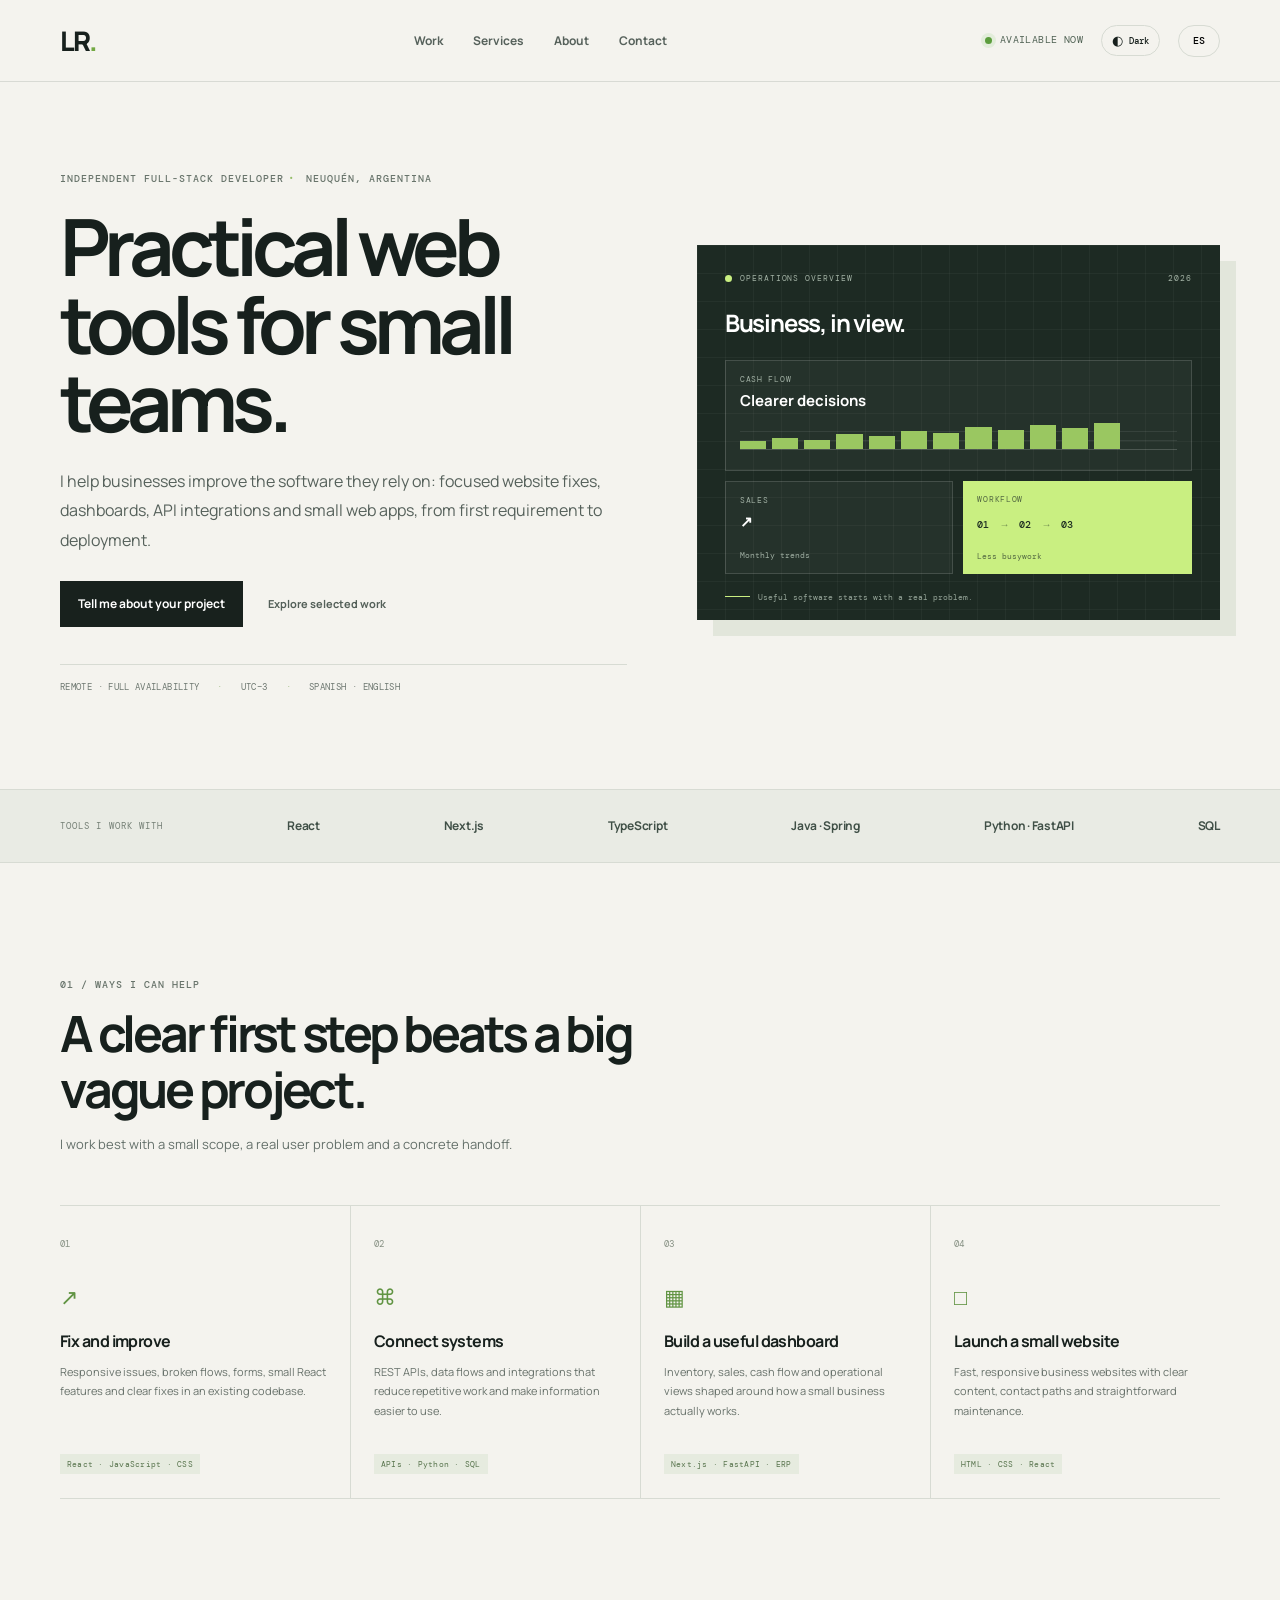
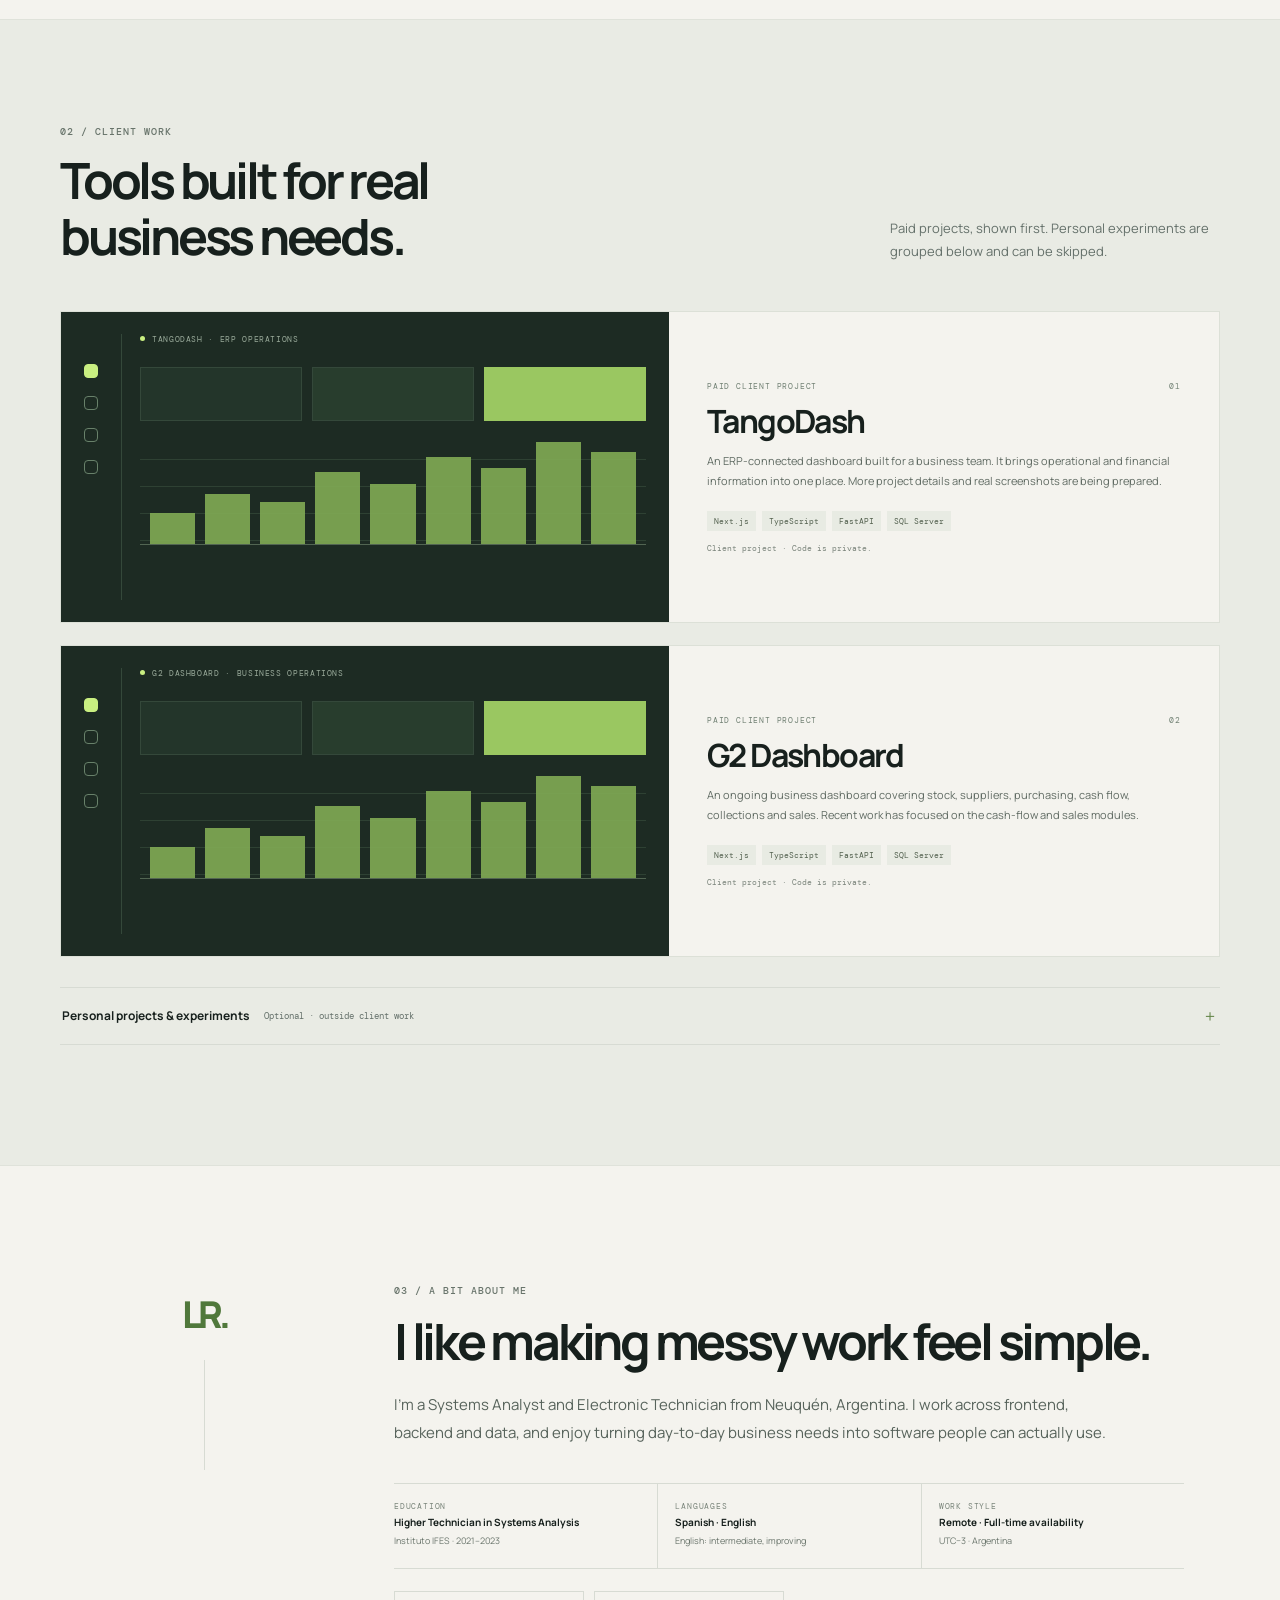
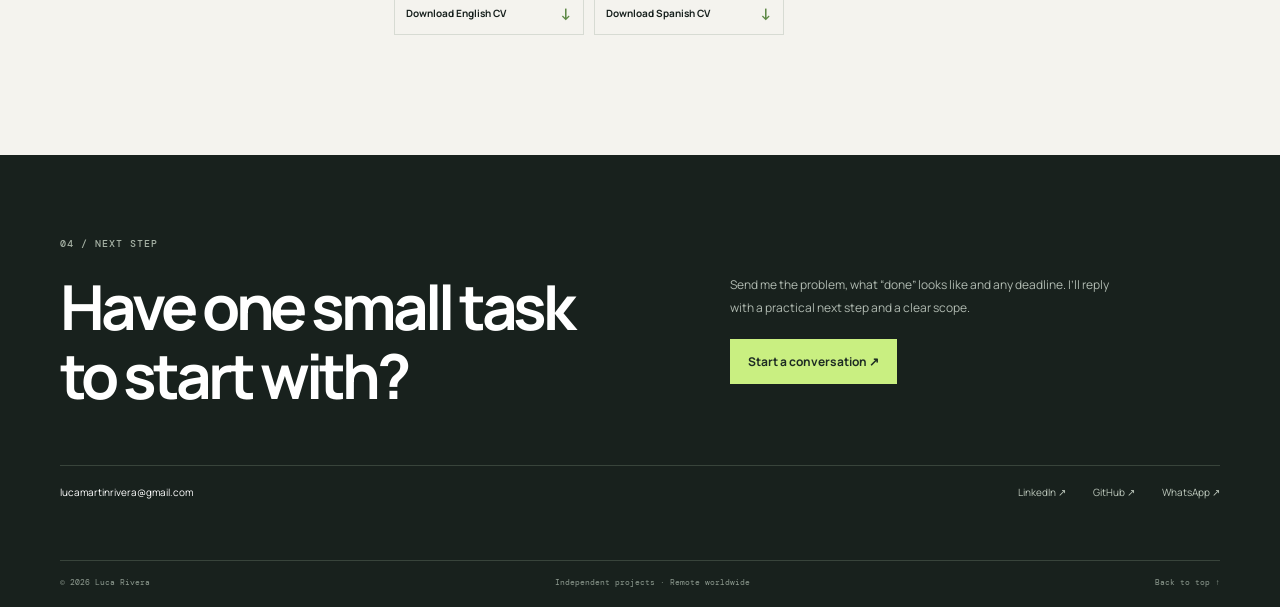
==== commit 427a289a: "Keep hobby project description factual" ====
--- a/index.html
+++ b/index.html
@@ -73,7 +73,7 @@
         <article class="project-card project-featured"><div class="project-visual visual-dashboard g2-visual"><div class="visual-sidebar"><span></span><span></span><span></span><span></span></div><div class="visual-main"><div class="visual-label"><i></i><span>G2 DASHBOARD · BUSINESS OPERATIONS</span></div><div class="visual-cards"><span></span><span></span><span></span></div><div class="visual-chart"><i></i><i></i><i></i><i></i><i></i><i></i><i></i><i></i><i></i></div></div></div><div class="project-copy"><div class="project-overline"><span data-en="PAID CLIENT PROJECT" data-es="PROYECTO PAGO">PAID CLIENT PROJECT</span><span>02</span></div><h3>G2 Dashboard</h3><p data-en="An ongoing business dashboard covering stock, suppliers, purchasing, cash flow, collections and sales. Recent work has focused on the cash-flow and sales modules." data-es="Dashboard de gestión en evolución: stock, proveedores, compras, flujo de caja, cobranzas y ventas. El trabajo reciente se enfocó en los módulos de flujo de caja y ventas.">An ongoing business dashboard covering stock, suppliers, purchasing, cash flow, collections and sales. Recent work has focused on the cash-flow and sales modules.</p><div class="project-stack"><span>Next.js</span><span>TypeScript</span><span>FastAPI</span><span>SQL Server</span></div><p class="private-note" data-en="Client project · Code is private." data-es="Proyecto para cliente · Código privado.">Client project · Code is private.</p></div></article>
       </div>
       <details class="hobby-projects"><summary><span data-en="Personal projects & experiments" data-es="Proyectos personales y experimentos">Personal projects & experiments</span><small data-en="Optional · outside client work" data-es="Opcionales · fuera del trabajo para clientes">Optional · outside client work</small></summary><div class="project-grid hobby-grid">
-        <article class="project-card"><div class="project-visual hobby-visual spotify-visual"><span class="spotify-mark">◖</span><span>SPOTIFY</span></div><div class="project-copy"><div class="project-overline"><span data-en="PERSONAL PROJECT" data-es="PROYECTO PERSONAL">PERSONAL PROJECT</span><span>01</span></div><h3>Spotify</h3><p data-en="A personal project exploring Spotify data and a music-focused experience. Details and screenshots will be added after reviewing the real build." data-es="Proyecto personal para explorar datos de Spotify y una experiencia centrada en música. Agregaremos detalles e imágenes después de revisar la versión real.">A personal project exploring Spotify data and a music-focused experience. Details and screenshots will be added after reviewing the real build.</p></div></article>
+        <article class="project-card"><div class="project-visual hobby-visual spotify-visual"><span class="spotify-mark">◖</span><span>SPOTIFY</span></div><div class="project-copy"><div class="project-overline"><span data-en="PERSONAL PROJECT" data-es="PROYECTO PERSONAL">PERSONAL PROJECT</span><span>01</span></div><h3>Spotify</h3><p data-en="A personal Spotify project. I’ll add a precise description and screenshots after reviewing the real build." data-es="Proyecto personal relacionado con Spotify. Agregaré una descripción precisa e imágenes después de revisar la versión real.">A personal project exploring Spotify data and a music-focused experience. Details and screenshots will be added after reviewing the real build.</p></div></article>
         <article class="project-card"><div class="project-visual hobby-visual score-visual"><span class="score-number">2 — 1</span><span data-en="POINTS COUNTER" data-es="CONTADOR DE PUNTOS">POINTS COUNTER</span></div><div class="project-copy"><div class="project-overline"><span data-en="PERSONAL PROJECT" data-es="PROYECTO PERSONAL">PERSONAL PROJECT</span><span>02</span></div><h3 data-en="Points counter" data-es="Contador de puntos">Points counter</h3><p data-en="A small scoring tool built as an independent experiment. We can add the actual use case and implementation details when we review the project." data-es="Herramienta pequeña para llevar puntajes, creada como experimento independiente. Podemos sumar el caso de uso y los detalles reales al revisar el proyecto.">A small scoring tool built as an independent experiment. We can add the actual use case and implementation details when we review the project.</p></div></article>
         <article class="project-card"><div class="project-visual visual-parking"><div class="parking-frame"><div class="parking-grid"><i></i><i></i><i></i><i></i><i></i><i></i></div><div class="parking-scan"></div><div class="parking-status"><b>YOLO</b><span data-en="LIVE DETECTION" data-es="DETECCIÓN EN VIVO">LIVE DETECTION</span></div></div></div><div class="project-copy"><div class="project-overline"><span data-en="PERSONAL EXPERIMENT" data-es="EXPERIMENTO PERSONAL">PERSONAL EXPERIMENT</span><span>03</span></div><h3 data-en="Parking space detector" data-es="Detector de estacionamiento">Parking space detector</h3><p data-en="A computer-vision prototype that detects vehicles in video and estimates occupancy across predefined parking spaces." data-es="Prototipo de visión artificial que detecta vehículos en video y estima la ocupación de espacios de estacionamiento predefinidos.">A computer-vision prototype that detects vehicles in video and estimates occupancy across predefined parking spaces.</p><div class="project-stack"><span>Python</span><span>YOLO</span><span>OpenCV</span></div><a class="project-link" href="https://github.com/LucaUnlimited/Parking-Detector" target="_blank" rel="noreferrer" data-en="View public repository ↗" data-es="Ver repositorio público ↗">View public repository ↗</a></div></article>
       </div></details>      </div>
--- a/styles.css
+++ b/styles.css
@@ -13,3 +13,43 @@
 @media(max-width:640px){.section-wrap{width:calc(100% - 38px)}.site-header{height:68px;padding-inline:19px;gap:10px}.main-nav{gap:12px}.main-nav a{font-size:10px}.main-nav a:nth-child(3){display:none}.availability{font-size:0}.availability i{width:8px;height:8px}.header-actions{gap:12px}.hero{grid-template-columns:1fr;gap:43px;padding-block:68px 67px;min-height:auto}.hero h1{font-size:clamp(48px,14vw,68px);max-width:520px}.hero-intro{font-size:14px;margin-top:21px}.hero-meta{gap:10px}.hero-meta span+span:before{margin-right:10px}.hero-art{min-height:330px;box-shadow:9px 9px 0 #e2e6db}.trust-inner{justify-content:flex-start;padding-block:16px;gap:10px 18px}.trust-inner>span{width:100%}.trust-inner b{font-size:10px}.services-section,.work-section{padding-block:76px}.section-heading h2,.about-content h2{font-size:36px}.service-grid{grid-template-columns:1fr}.service-card,.service-card+.service-card,.service-card:nth-child(3),.service-card:nth-child(4){border-left:0;border-top:1px solid var(--line);padding:20px 0;min-height:auto}.service-card:first-child{border-top:0}.service-icon{margin:14px 0 4px}.service-card p{min-height:0}.service-tags{margin-top:10px}.work-heading{display:block}.work-heading>p{margin-top:16px}.project-grid{grid-template-columns:1fr;gap:14px}.project-featured{grid-column:auto}.project-featured .project-visual{min-height:230px}.project-featured .project-copy{padding:23px}.project-featured .project-copy h3{font-size:27px}.project-copy{padding:20px}.about-section{grid-template-columns:1fr;gap:12px;padding-block:78px}.about-marker{display:none}.about-lead{font-size:13px}.about-facts{grid-template-columns:1fr}.about-facts>div,.about-facts>div+div{padding:13px 0;border-left:0;border-top:1px solid var(--line)}.about-facts>div:first-child{border-top:0}.cv-links{flex-direction:column}.cv-links a{width:100%}.contact-section{padding-block:68px 40px}.contact-layout{grid-template-columns:1fr;gap:18px;padding-bottom:36px}.contact-layout h2{font-size:42px}.contact-links{gap:16px}.contact-links a:first-child{width:100%;margin:0}.site-footer .section-wrap{flex-wrap:wrap}.site-footer .section-wrap span:nth-child(2){order:3;width:100%}}
 @media(prefers-reduced-motion:reduce){html{scroll-behavior:auto}*,*:before,*:after{transition:none!important}}
 
+
+/* User-selected dark theme */
+.theme-toggle{display:inline-flex;align-items:center;gap:6px;border:1px solid var(--line);background:transparent;border-radius:50px;padding:6px 10px;color:var(--ink);font:500 9px var(--mono);cursor:pointer;white-space:nowrap}
+.theme-toggle:hover{border-color:#789e59;background:rgba(201,239,129,.14)}
+.theme-toggle span:first-child{font-size:13px}
+.hobby-projects{margin-top:30px;border-top:1px solid var(--line);border-bottom:1px solid var(--line)}
+.hobby-projects summary{cursor:pointer;list-style:none;display:flex;align-items:center;justify-content:space-between;gap:14px;padding:17px 2px;font-size:12px;font-weight:700}
+.hobby-projects summary::-webkit-details-marker{display:none}
+.hobby-projects summary:after{content:'＋';font:400 16px var(--mono);color:#628447;margin-left:auto}
+.hobby-projects[open] summary:after{content:'−'}
+.hobby-projects summary small{font:400 9px var(--mono);color:var(--muted)}
+.hobby-grid{padding:0 0 22px}
+.hobby-visual{min-height:150px;display:flex;align-items:center;justify-content:center;gap:12px;font:500 9px var(--mono);letter-spacing:.14em}
+.spotify-visual{background:#192b22;color:#b4ed78}
+.spotify-mark{font-size:50px;line-height:1}
+.score-visual{flex-direction:column;background:#e6eadf;color:#53654d}
+.score-number{font:700 32px var(--sans);letter-spacing:-.08em}
+@media(max-width:640px){.theme-toggle{padding:6px 8px}.theme-toggle .theme-label{display:none}.hobby-projects summary{align-items:flex-start;flex-wrap:wrap}.hobby-projects summary small{order:2;width:100%}}
+html[data-theme="dark"]{color-scheme:dark;--paper:#151a17;--ink:#e8ece6;--muted:#a2ada3;--line:#343d36;--green:#c9ef81;--green-dark:#a6d66d;--dark:#101512;--white:#1c231e}
+html[data-theme="dark"] body{background:var(--paper);color:var(--ink)}
+html[data-theme="dark"] .site-header{border-color:#303832}
+html[data-theme="dark"] .main-nav a,html[data-theme="dark"] .availability,html[data-theme="dark"] .hero-intro,html[data-theme="dark"] .hero-meta,html[data-theme="dark"] .eyebrow,html[data-theme="dark"] .text-link{color:#aab5aa}
+html[data-theme="dark"] .language-toggle,html[data-theme="dark"] .theme-toggle{color:var(--ink);border-color:#414b43}
+html[data-theme="dark"] .button-primary{background:#d8edbd;color:#18211d}
+html[data-theme="dark"] .hero-art{box-shadow:16px 16px 0 #252d27}
+html[data-theme="dark"] .trust-strip,html[data-theme="dark"] .work-section{background:#1b211d;border-color:#303832}
+html[data-theme="dark"] .trust-inner>span,html[data-theme="dark"] .trust-inner b{color:#c0c9bf}
+html[data-theme="dark"] .service-card p,html[data-theme="dark"] .section-heading>p:last-child,html[data-theme="dark"] .work-heading>p,html[data-theme="dark"] .about-lead,html[data-theme="dark"] .about-facts small{color:#aab4aa}
+html[data-theme="dark"] .service-tags,html[data-theme="dark"] .project-stack span{background:#29332b;color:#c6d8b8}
+html[data-theme="dark"] .project-card{background:#202722;border-color:#343e36}
+html[data-theme="dark"] .project-copy p{color:#b5beb5}
+html[data-theme="dark"] .project-copy p.private-note{color:#9ca99d}
+html[data-theme="dark"] .project-overline,html[data-theme="dark"] .about-facts span{color:#a6b4a5}
+html[data-theme="dark"] .project-link{color:#b6df8b}
+html[data-theme="dark"] .cv-links a{border-color:#414a42}
+html[data-theme="dark"] .cv-links a:hover{background:#273329;border-color:#789e59}
+html[data-theme="dark"] .score-visual{background:#273129;color:#d0dfc4}
+html[data-theme="dark"] .hobby-projects summary small{color:#aab4aa}
+html[data-theme="dark"] .hero-art{background-color:#17211b}
+@media(max-width:640px){html[data-theme="dark"] .hero-art{box-shadow:9px 9px 0 #252d27}}
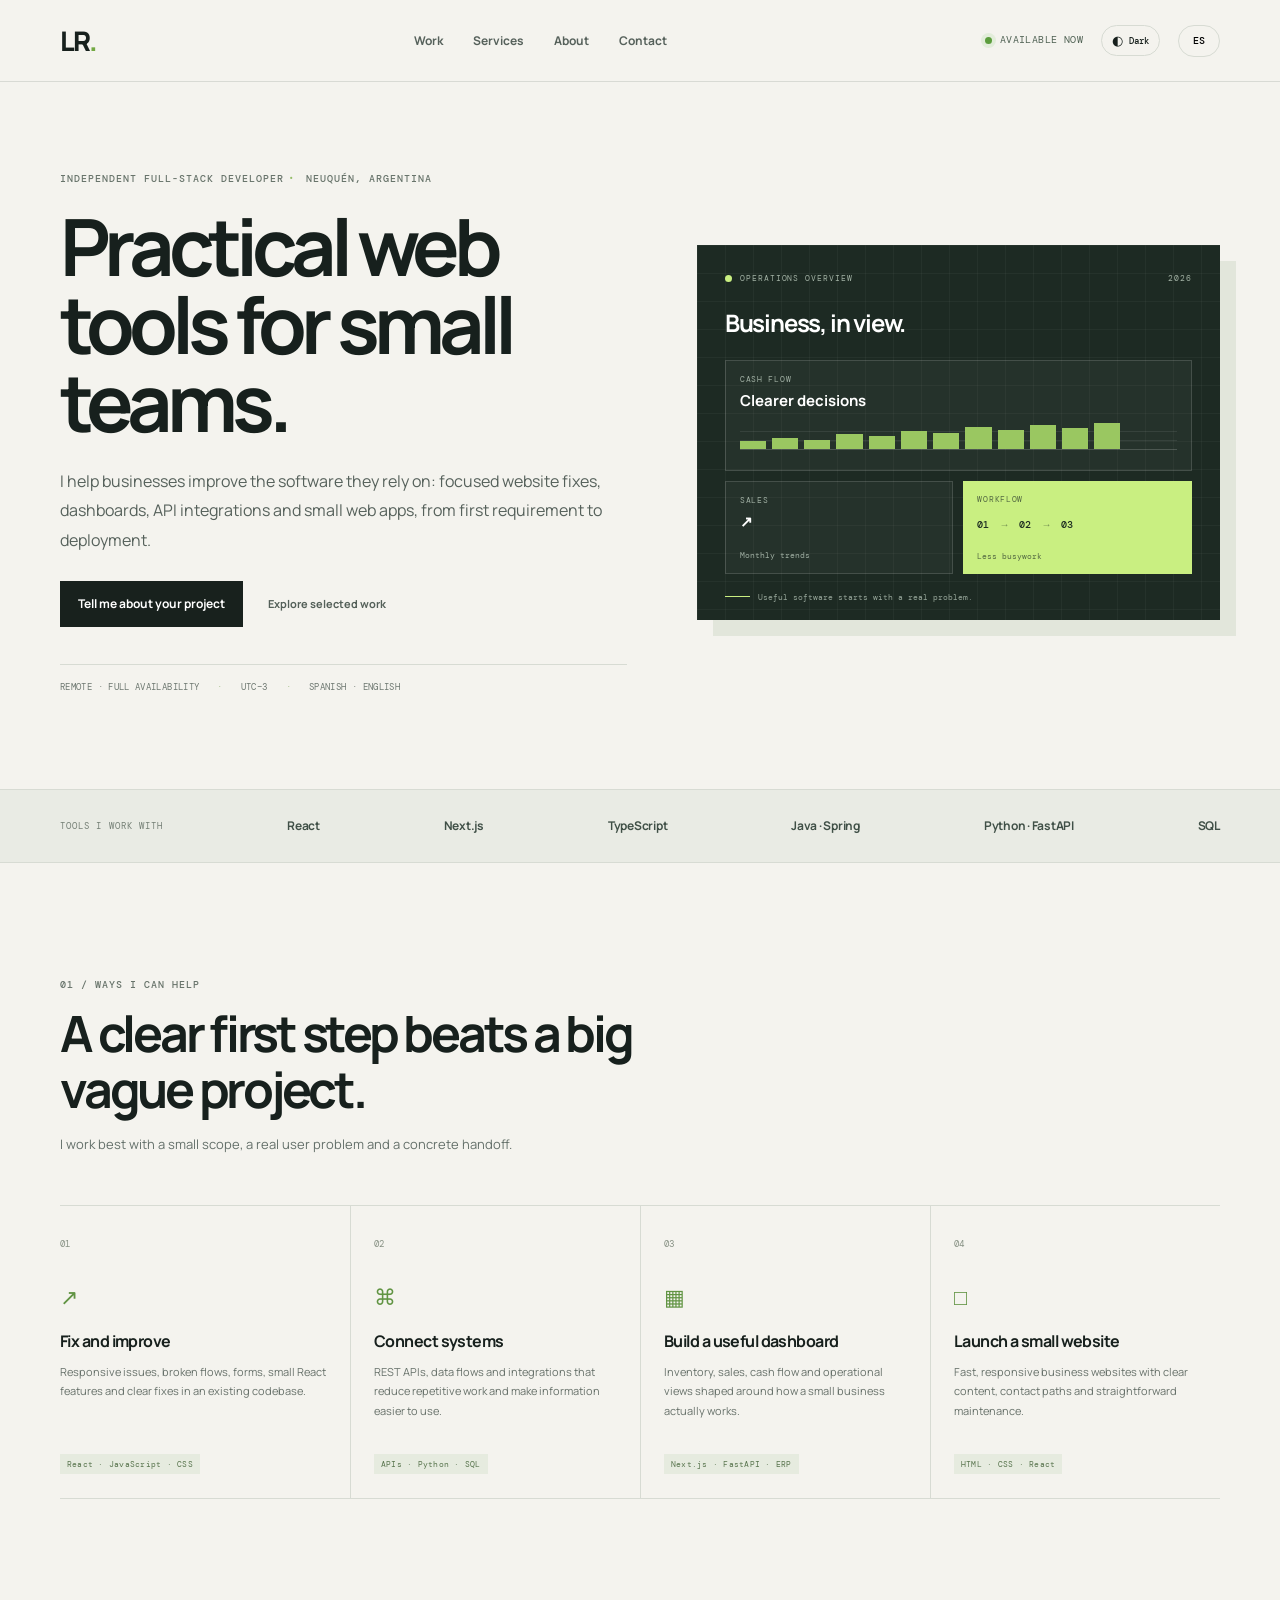
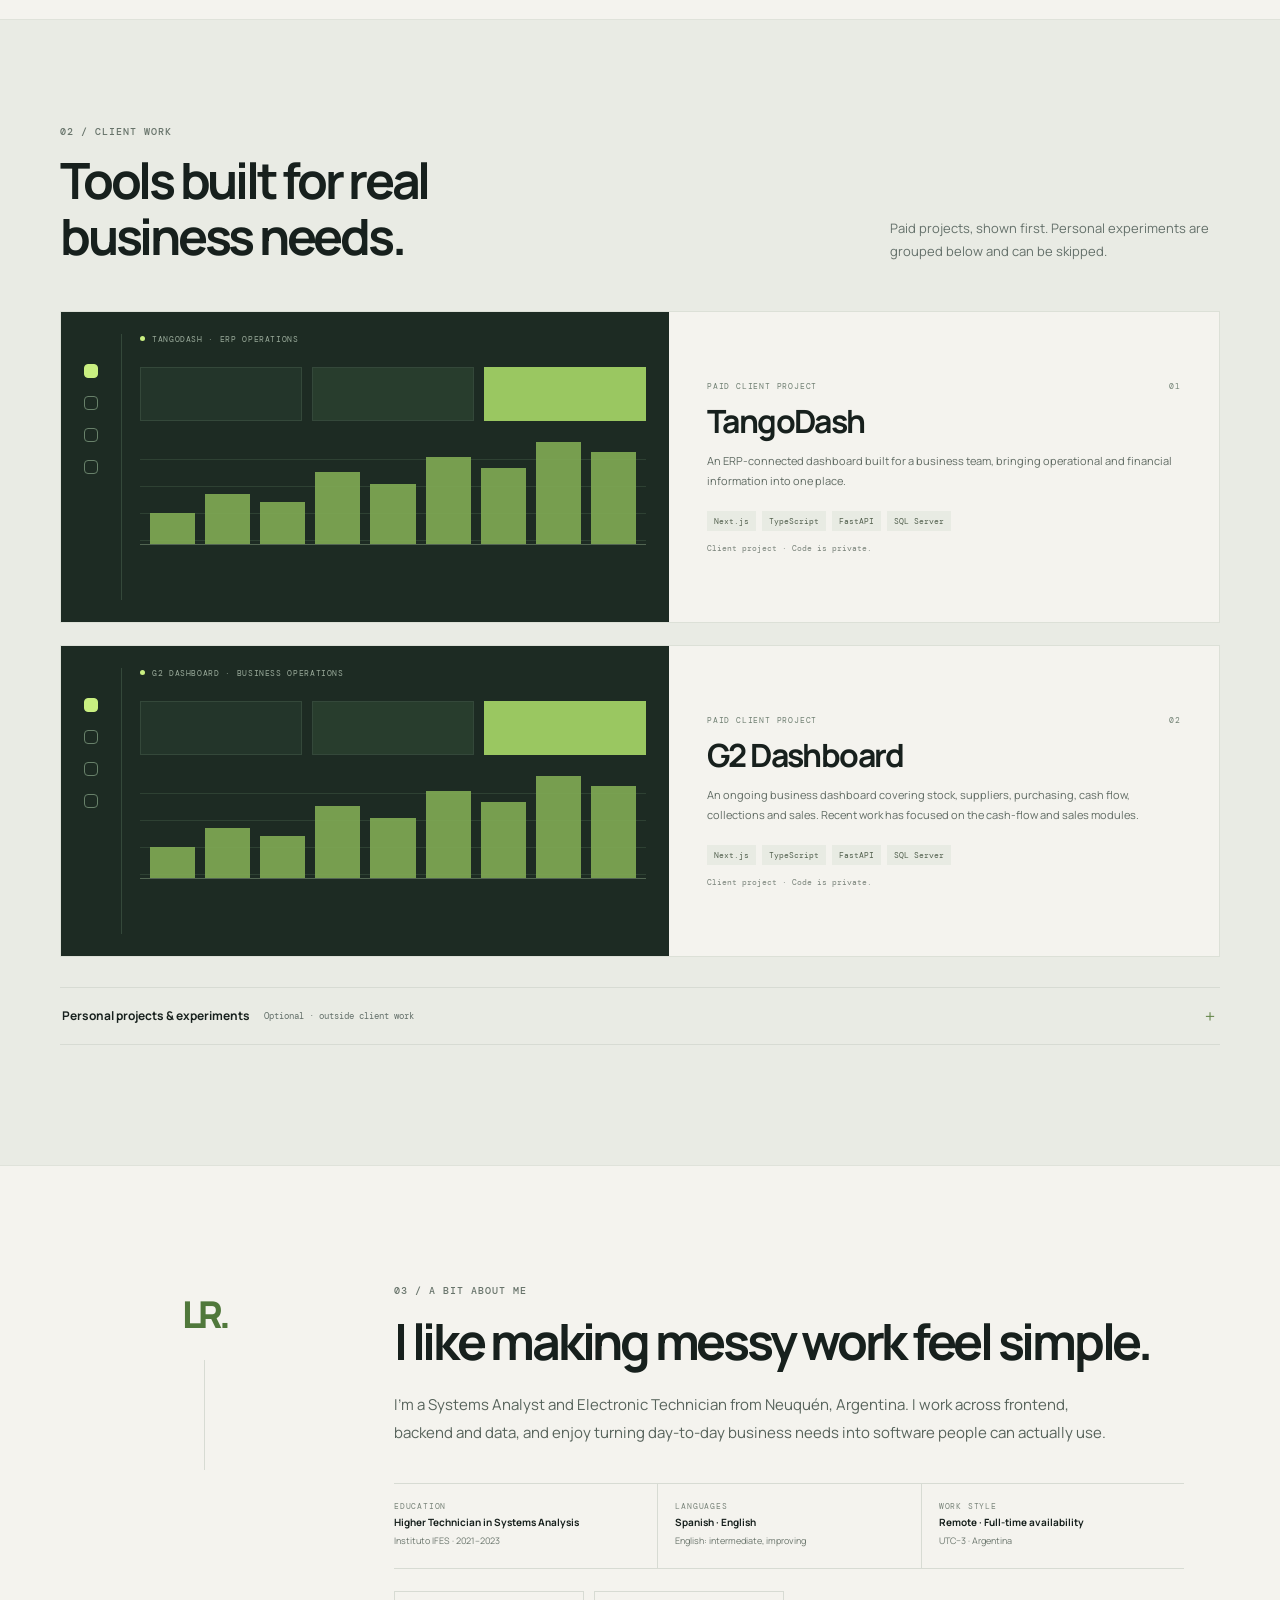
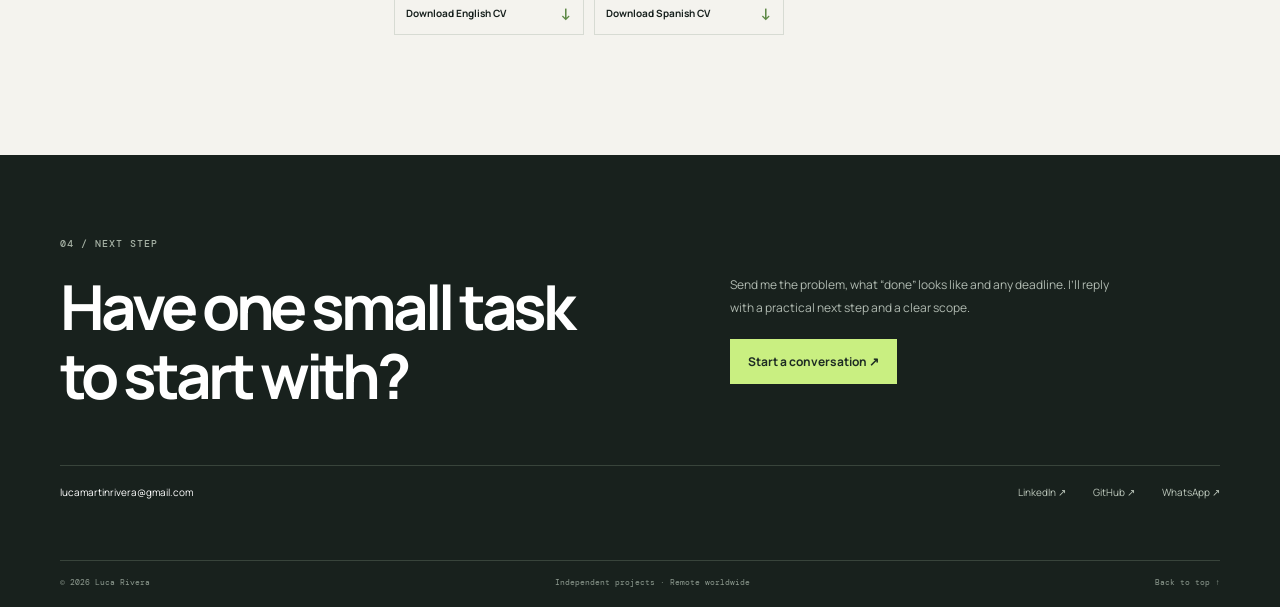
==== commit 2aba7ef4: "Keep portfolio copy concise and factual" ====
--- a/index.html
+++ b/index.html
@@ -69,12 +69,12 @@
     <section class="work-section" id="work"><div class="section-wrap">
       <div class="section-heading work-heading"><div><p class="eyebrow">02 / <span data-en="CLIENT WORK" data-es="TRABAJO PARA CLIENTES">CLIENT WORK</span></p><h2 data-en="Tools built for real business needs." data-es="Herramientas para necesidades reales de negocio.">Tools built for real business needs.</h2></div><p data-en="Paid projects, shown first. Personal experiments are grouped below and can be skipped." data-es="Proyectos pagos primero. Los experimentos personales están aparte y se pueden omitir.">Paid projects, shown first. Personal experiments are grouped below and can be skipped.</p></div>
       <div class="project-grid paid-projects">
-        <article class="project-card project-featured"><div class="project-visual visual-dashboard"><div class="visual-sidebar"><span></span><span></span><span></span><span></span></div><div class="visual-main"><div class="visual-label"><i></i><span>TANGODASH · ERP OPERATIONS</span></div><div class="visual-cards"><span></span><span></span><span></span></div><div class="visual-chart"><i></i><i></i><i></i><i></i><i></i><i></i><i></i><i></i><i></i></div></div></div><div class="project-copy"><div class="project-overline"><span data-en="PAID CLIENT PROJECT" data-es="PROYECTO PAGO">PAID CLIENT PROJECT</span><span>01</span></div><h3>TangoDash</h3><p data-en="An ERP-connected dashboard built for a business team. It brings operational and financial information into one place. More project details and real screenshots are being prepared." data-es="Dashboard conectado a un ERP, desarrollado para un equipo de negocio. Reúne información operativa y financiera en un solo lugar. Estoy preparando más detalles e imágenes reales del proyecto.">An ERP-connected dashboard built for a business team. It brings operational and financial information into one place. More project details and real screenshots are being prepared.</p><div class="project-stack"><span>Next.js</span><span>TypeScript</span><span>FastAPI</span><span>SQL Server</span></div><p class="private-note" data-en="Client project · Code is private." data-es="Proyecto para cliente · Código privado.">Client project · Code is private.</p></div></article>
+        <article class="project-card project-featured"><div class="project-visual visual-dashboard"><div class="visual-sidebar"><span></span><span></span><span></span><span></span></div><div class="visual-main"><div class="visual-label"><i></i><span>TANGODASH · ERP OPERATIONS</span></div><div class="visual-cards"><span></span><span></span><span></span></div><div class="visual-chart"><i></i><i></i><i></i><i></i><i></i><i></i><i></i><i></i><i></i></div></div></div><div class="project-copy"><div class="project-overline"><span data-en="PAID CLIENT PROJECT" data-es="PROYECTO PAGO">PAID CLIENT PROJECT</span><span>01</span></div><h3>TangoDash</h3><p data-en="An ERP-connected dashboard built for a business team, bringing operational and financial information into one place." data-es="Dashboard conectado a un ERP para reunir información operativa y financiera de un negocio.">An ERP-connected dashboard built for a business team. It brings operational and financial information into one place. More project details and real screenshots are being prepared.</p><div class="project-stack"><span>Next.js</span><span>TypeScript</span><span>FastAPI</span><span>SQL Server</span></div><p class="private-note" data-en="Client project · Code is private." data-es="Proyecto para cliente · Código privado.">Client project · Code is private.</p></div></article>
         <article class="project-card project-featured"><div class="project-visual visual-dashboard g2-visual"><div class="visual-sidebar"><span></span><span></span><span></span><span></span></div><div class="visual-main"><div class="visual-label"><i></i><span>G2 DASHBOARD · BUSINESS OPERATIONS</span></div><div class="visual-cards"><span></span><span></span><span></span></div><div class="visual-chart"><i></i><i></i><i></i><i></i><i></i><i></i><i></i><i></i><i></i></div></div></div><div class="project-copy"><div class="project-overline"><span data-en="PAID CLIENT PROJECT" data-es="PROYECTO PAGO">PAID CLIENT PROJECT</span><span>02</span></div><h3>G2 Dashboard</h3><p data-en="An ongoing business dashboard covering stock, suppliers, purchasing, cash flow, collections and sales. Recent work has focused on the cash-flow and sales modules." data-es="Dashboard de gestión en evolución: stock, proveedores, compras, flujo de caja, cobranzas y ventas. El trabajo reciente se enfocó en los módulos de flujo de caja y ventas.">An ongoing business dashboard covering stock, suppliers, purchasing, cash flow, collections and sales. Recent work has focused on the cash-flow and sales modules.</p><div class="project-stack"><span>Next.js</span><span>TypeScript</span><span>FastAPI</span><span>SQL Server</span></div><p class="private-note" data-en="Client project · Code is private." data-es="Proyecto para cliente · Código privado.">Client project · Code is private.</p></div></article>
       </div>
       <details class="hobby-projects"><summary><span data-en="Personal projects & experiments" data-es="Proyectos personales y experimentos">Personal projects & experiments</span><small data-en="Optional · outside client work" data-es="Opcionales · fuera del trabajo para clientes">Optional · outside client work</small></summary><div class="project-grid hobby-grid">
-        <article class="project-card"><div class="project-visual hobby-visual spotify-visual"><span class="spotify-mark">◖</span><span>SPOTIFY</span></div><div class="project-copy"><div class="project-overline"><span data-en="PERSONAL PROJECT" data-es="PROYECTO PERSONAL">PERSONAL PROJECT</span><span>01</span></div><h3>Spotify</h3><p data-en="A personal Spotify project. I’ll add a precise description and screenshots after reviewing the real build." data-es="Proyecto personal relacionado con Spotify. Agregaré una descripción precisa e imágenes después de revisar la versión real.">A personal project exploring Spotify data and a music-focused experience. Details and screenshots will be added after reviewing the real build.</p></div></article>
-        <article class="project-card"><div class="project-visual hobby-visual score-visual"><span class="score-number">2 — 1</span><span data-en="POINTS COUNTER" data-es="CONTADOR DE PUNTOS">POINTS COUNTER</span></div><div class="project-copy"><div class="project-overline"><span data-en="PERSONAL PROJECT" data-es="PROYECTO PERSONAL">PERSONAL PROJECT</span><span>02</span></div><h3 data-en="Points counter" data-es="Contador de puntos">Points counter</h3><p data-en="A small scoring tool built as an independent experiment. We can add the actual use case and implementation details when we review the project." data-es="Herramienta pequeña para llevar puntajes, creada como experimento independiente. Podemos sumar el caso de uso y los detalles reales al revisar el proyecto.">A small scoring tool built as an independent experiment. We can add the actual use case and implementation details when we review the project.</p></div></article>
+        <article class="project-card"><div class="project-visual hobby-visual spotify-visual"><span class="spotify-mark">◖</span><span>SPOTIFY</span></div><div class="project-copy"><div class="project-overline"><span data-en="PERSONAL PROJECT" data-es="PROYECTO PERSONAL">PERSONAL PROJECT</span><span>01</span></div><h3>Spotify</h3><p data-en="An independent project related to Spotify." data-es="Proyecto independiente relacionado con Spotify.">A personal project exploring Spotify data and a music-focused experience. Details and screenshots will be added after reviewing the real build.</p></div></article>
+        <article class="project-card"><div class="project-visual hobby-visual score-visual"><span class="score-number">2 — 1</span><span data-en="POINTS COUNTER" data-es="CONTADOR DE PUNTOS">POINTS COUNTER</span></div><div class="project-copy"><div class="project-overline"><span data-en="PERSONAL PROJECT" data-es="PROYECTO PERSONAL">PERSONAL PROJECT</span><span>02</span></div><h3 data-en="Points counter" data-es="Contador de puntos">Points counter</h3><p data-en="A small independent tool for keeping score." data-es="Herramienta independiente para llevar puntajes.">A small scoring tool built as an independent experiment. We can add the actual use case and implementation details when we review the project.</p></div></article>
         <article class="project-card"><div class="project-visual visual-parking"><div class="parking-frame"><div class="parking-grid"><i></i><i></i><i></i><i></i><i></i><i></i></div><div class="parking-scan"></div><div class="parking-status"><b>YOLO</b><span data-en="LIVE DETECTION" data-es="DETECCIÓN EN VIVO">LIVE DETECTION</span></div></div></div><div class="project-copy"><div class="project-overline"><span data-en="PERSONAL EXPERIMENT" data-es="EXPERIMENTO PERSONAL">PERSONAL EXPERIMENT</span><span>03</span></div><h3 data-en="Parking space detector" data-es="Detector de estacionamiento">Parking space detector</h3><p data-en="A computer-vision prototype that detects vehicles in video and estimates occupancy across predefined parking spaces." data-es="Prototipo de visión artificial que detecta vehículos en video y estima la ocupación de espacios de estacionamiento predefinidos.">A computer-vision prototype that detects vehicles in video and estimates occupancy across predefined parking spaces.</p><div class="project-stack"><span>Python</span><span>YOLO</span><span>OpenCV</span></div><a class="project-link" href="https://github.com/LucaUnlimited/Parking-Detector" target="_blank" rel="noreferrer" data-en="View public repository ↗" data-es="Ver repositorio público ↗">View public repository ↗</a></div></article>
       </div></details>      </div>
     </div></section>
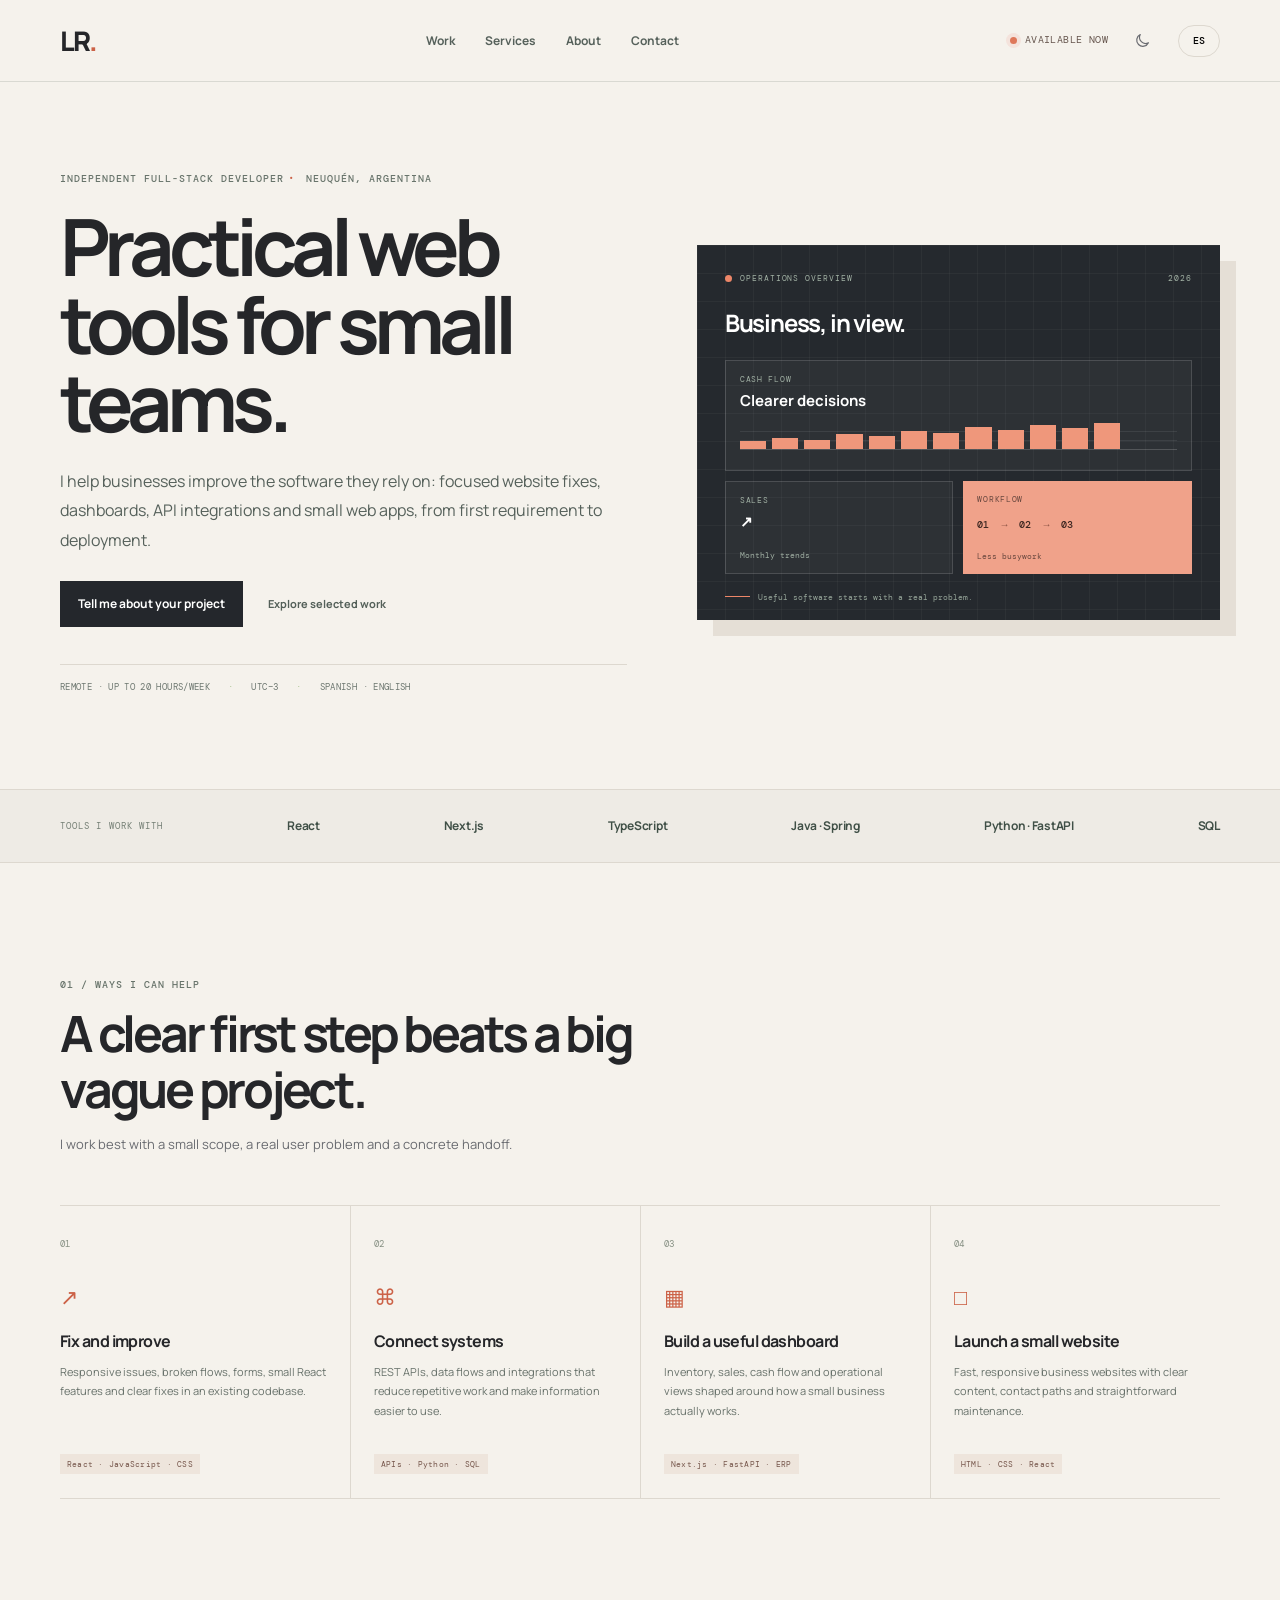
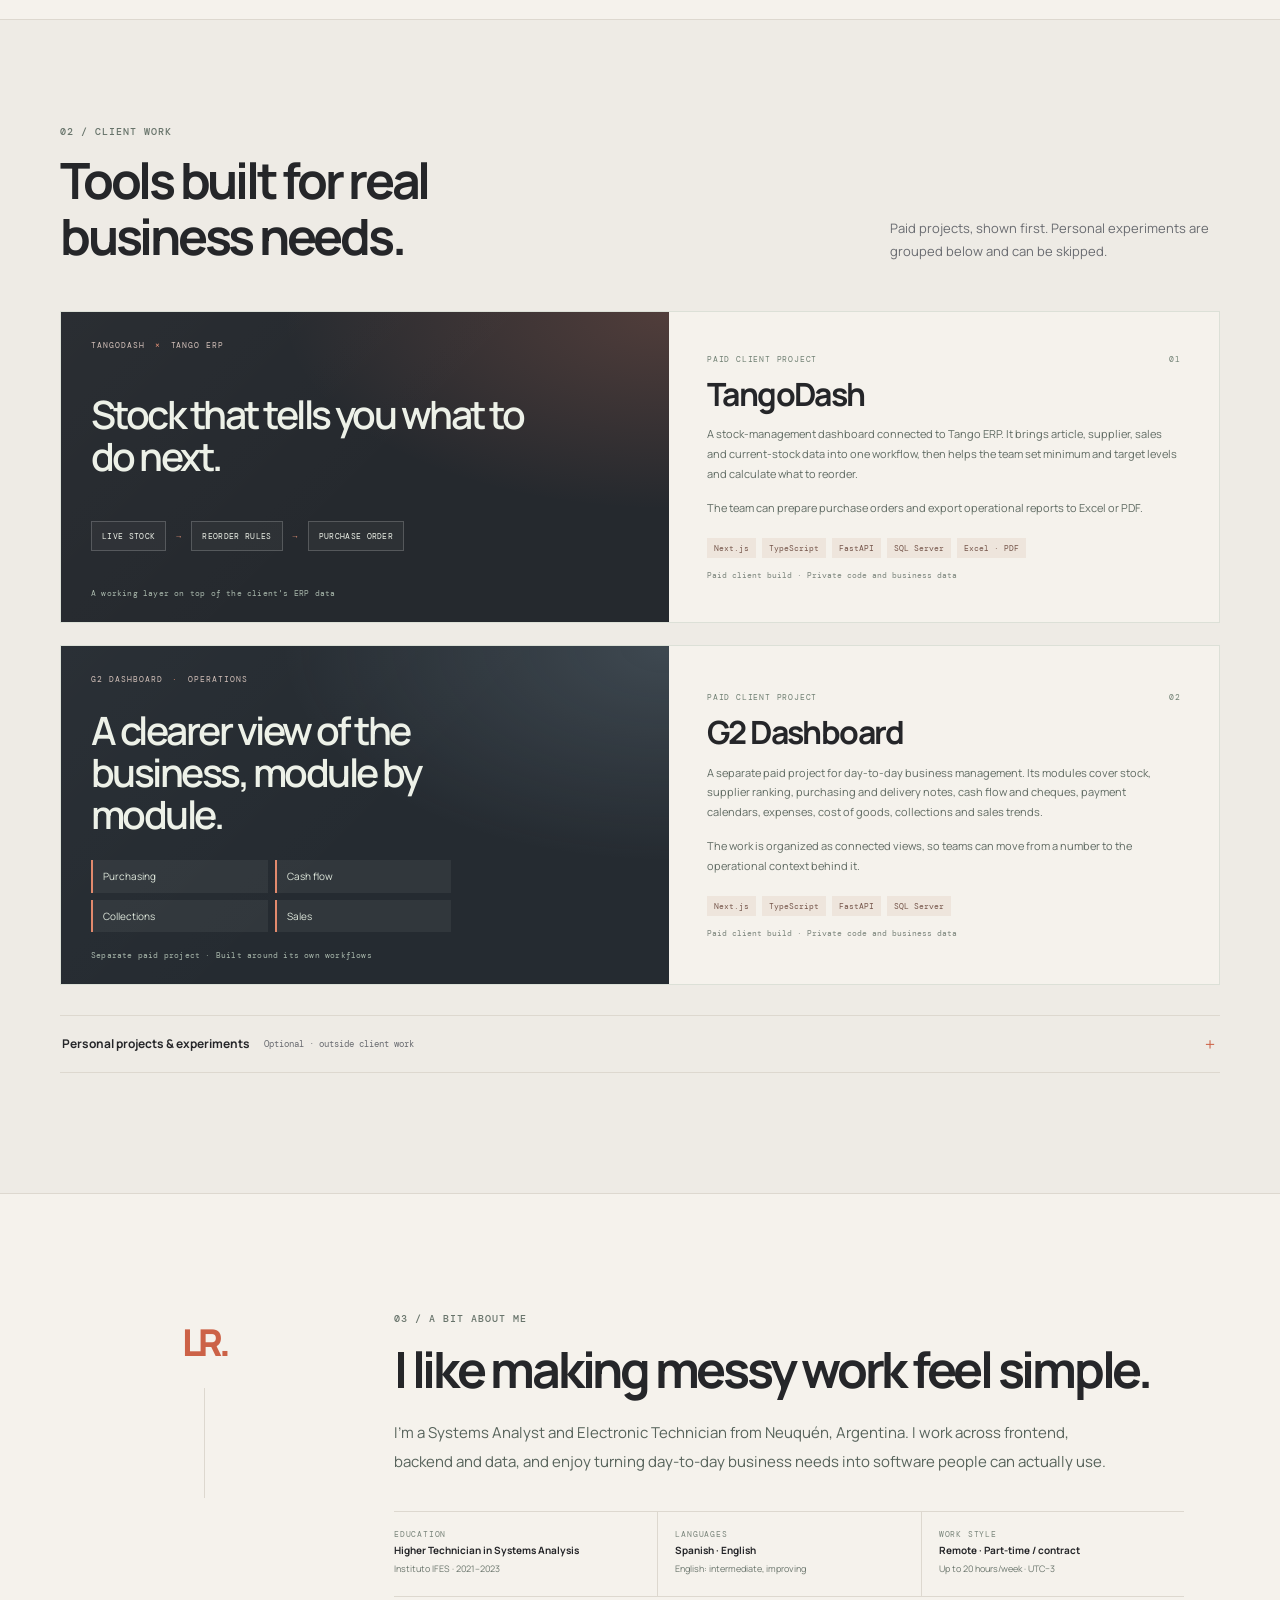
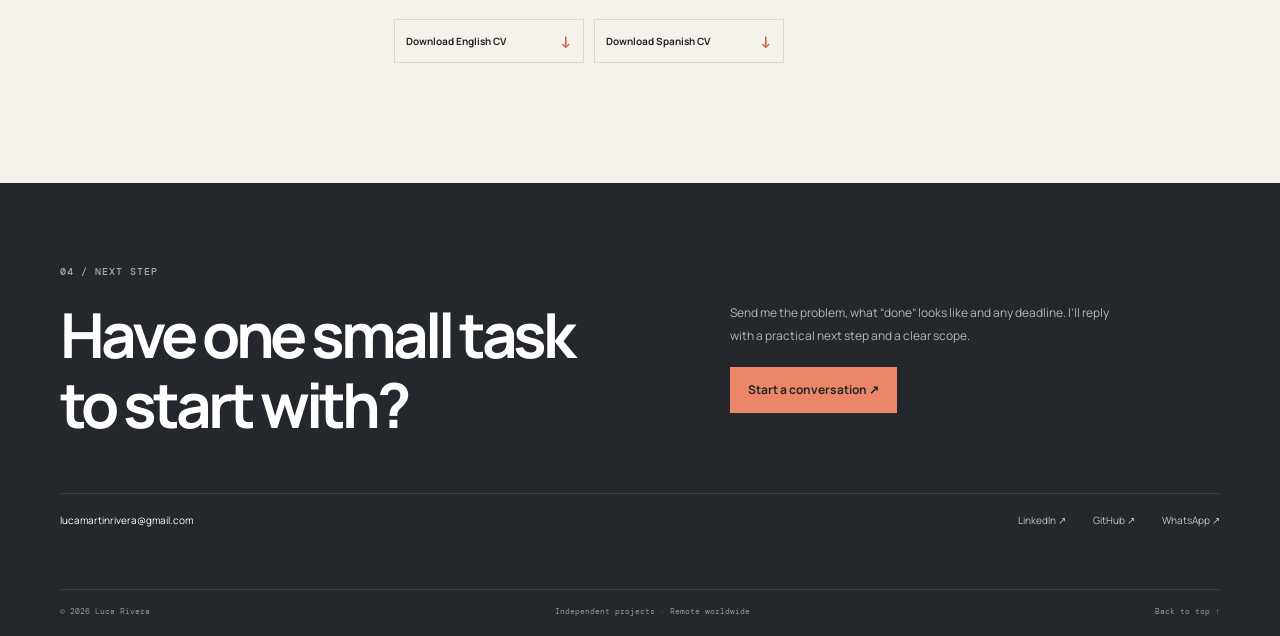
==== commit 4685ec87: "Refresh portfolio and align project materials" ====
--- a/index.html
+++ b/index.html
@@ -23,7 +23,7 @@
     </nav>
     <div class="header-actions">
       <span class="availability"><i></i><span data-en="Available now" data-es="Disponible ahora">Available now</span></span>
-      <button class="theme-toggle" id="theme-toggle" type="button" aria-label="Switch to dark mode"><span aria-hidden="true">◐</span><span class="theme-label" data-en="Dark" data-es="Oscuro">Dark</span></button>
+      <button class="theme-toggle" id="theme-toggle" type="button" aria-label="Switch to dark mode" title="Switch to dark mode"><svg class="theme-icon theme-icon-moon" viewBox="0 0 24 24" aria-hidden="true"><path d="M20.4 15.2A8.6 8.6 0 0 1 8.8 3.6 8.7 8.7 0 1 0 20.4 15.2Z"/></svg><svg class="theme-icon theme-icon-sun" viewBox="0 0 24 24" aria-hidden="true"><circle cx="12" cy="12" r="3.7"/><path d="M12 2v2m0 16v2M4.93 4.93l1.42 1.42m11.3 11.3 1.42 1.42M2 12h2m16 0h2M4.93 19.07l1.42-1.42m11.3-11.3 1.42-1.42"/></svg></button>
       <button class="language-toggle" id="language-toggle" type="button" aria-label="Cambiar idioma">ES</button>
     </div>
   </header>
@@ -38,7 +38,7 @@
           <a class="button button-primary" href="mailto:lucamartinrivera@gmail.com?subject=Remote%20web%20project" data-en="Tell me about your project" data-es="Cuéntame tu proyecto">Tell me about your project <span aria-hidden="true">↗</span></a>
           <a class="text-link" href="#work" data-en="Explore selected work" data-es="Ver proyectos">Explore selected work <span aria-hidden="true">↓</span></a>
         </div>
-        <div class="hero-meta"><span data-en="Remote · Full availability" data-es="Remoto · Disponibilidad completa">Remote · Full availability</span><span>UTC−3</span><span data-en="Spanish · English" data-es="Español · Inglés">Spanish · English</span></div>
+        <div class="hero-meta"><span data-en="Remote · Up to 20 hours/week" data-es="Remoto · Hasta 20 h semanales">Remote · Up to 20 hours/week</span><span>UTC−3</span><span data-en="Spanish · English" data-es="Español · Inglés">Spanish · English</span></div>
       </div>
       <div class="hero-art" aria-label="Abstract business dashboard illustration">
         <div class="art-topline"><span class="art-dot"></span><span data-en="OPERATIONS OVERVIEW" data-es="RESUMEN OPERATIVO">OPERATIONS OVERVIEW</span><span class="art-period">2026</span></div>
@@ -69,17 +69,16 @@
     <section class="work-section" id="work"><div class="section-wrap">
       <div class="section-heading work-heading"><div><p class="eyebrow">02 / <span data-en="CLIENT WORK" data-es="TRABAJO PARA CLIENTES">CLIENT WORK</span></p><h2 data-en="Tools built for real business needs." data-es="Herramientas para necesidades reales de negocio.">Tools built for real business needs.</h2></div><p data-en="Paid projects, shown first. Personal experiments are grouped below and can be skipped." data-es="Proyectos pagos primero. Los experimentos personales están aparte y se pueden omitir.">Paid projects, shown first. Personal experiments are grouped below and can be skipped.</p></div>
       <div class="project-grid paid-projects">
-        <article class="project-card project-featured"><div class="project-visual visual-dashboard"><div class="visual-sidebar"><span></span><span></span><span></span><span></span></div><div class="visual-main"><div class="visual-label"><i></i><span>TANGODASH · ERP OPERATIONS</span></div><div class="visual-cards"><span></span><span></span><span></span></div><div class="visual-chart"><i></i><i></i><i></i><i></i><i></i><i></i><i></i><i></i><i></i></div></div></div><div class="project-copy"><div class="project-overline"><span data-en="PAID CLIENT PROJECT" data-es="PROYECTO PAGO">PAID CLIENT PROJECT</span><span>01</span></div><h3>TangoDash</h3><p data-en="An ERP-connected dashboard built for a business team, bringing operational and financial information into one place." data-es="Dashboard conectado a un ERP para reunir información operativa y financiera de un negocio.">An ERP-connected dashboard built for a business team. It brings operational and financial information into one place. More project details and real screenshots are being prepared.</p><div class="project-stack"><span>Next.js</span><span>TypeScript</span><span>FastAPI</span><span>SQL Server</span></div><p class="private-note" data-en="Client project · Code is private." data-es="Proyecto para cliente · Código privado.">Client project · Code is private.</p></div></article>
-        <article class="project-card project-featured"><div class="project-visual visual-dashboard g2-visual"><div class="visual-sidebar"><span></span><span></span><span></span><span></span></div><div class="visual-main"><div class="visual-label"><i></i><span>G2 DASHBOARD · BUSINESS OPERATIONS</span></div><div class="visual-cards"><span></span><span></span><span></span></div><div class="visual-chart"><i></i><i></i><i></i><i></i><i></i><i></i><i></i><i></i><i></i></div></div></div><div class="project-copy"><div class="project-overline"><span data-en="PAID CLIENT PROJECT" data-es="PROYECTO PAGO">PAID CLIENT PROJECT</span><span>02</span></div><h3>G2 Dashboard</h3><p data-en="An ongoing business dashboard covering stock, suppliers, purchasing, cash flow, collections and sales. Recent work has focused on the cash-flow and sales modules." data-es="Dashboard de gestión en evolución: stock, proveedores, compras, flujo de caja, cobranzas y ventas. El trabajo reciente se enfocó en los módulos de flujo de caja y ventas.">An ongoing business dashboard covering stock, suppliers, purchasing, cash flow, collections and sales. Recent work has focused on the cash-flow and sales modules.</p><div class="project-stack"><span>Next.js</span><span>TypeScript</span><span>FastAPI</span><span>SQL Server</span></div><p class="private-note" data-en="Client project · Code is private." data-es="Proyecto para cliente · Código privado.">Client project · Code is private.</p></div></article>
+        <article class="project-card project-featured"><div class="project-visual project-story tango-story"><span class="story-kicker">TANGODASH <i>×</i> TANGO ERP</span><strong data-en="Stock that tells you what to do next." data-es="Un stock que te indica qué hacer después.">Stock that tells you what to do next.</strong><div class="story-flow"><span data-en="LIVE STOCK" data-es="STOCK ACTUAL">LIVE STOCK</span><b>→</b><span data-en="REORDER RULES" data-es="REGLAS DE REPOSICIÓN">REORDER RULES</span><b>→</b><span data-en="PURCHASE ORDER" data-es="ORDEN DE COMPRA">PURCHASE ORDER</span></div><small data-en="A working layer on top of the client's ERP data" data-es="Una capa de trabajo sobre los datos del ERP del cliente">A working layer on top of the client's ERP data</small></div><div class="project-copy"><div class="project-overline"><span data-en="PAID CLIENT PROJECT" data-es="PROYECTO PAGO">PAID CLIENT PROJECT</span><span>01</span></div><h3>TangoDash</h3><p data-en="A stock-management dashboard connected to Tango ERP. It brings article, supplier, sales and current-stock data into one workflow, then helps the team set minimum and target levels and calculate what to reorder." data-es="Dashboard de stock conectado a Tango ERP. Reúne artículos, proveedores, ventas y existencias en un mismo flujo; permite definir mínimos y máximos y calcular qué reponer.">A stock-management dashboard connected to Tango ERP. It brings article, supplier, sales and current-stock data into one workflow, then helps the team set minimum and target levels and calculate what to reorder.</p><p data-en="The team can prepare purchase orders and export operational reports to Excel or PDF." data-es="El equipo puede preparar órdenes de compra y exportar reportes operativos a Excel o PDF.">The team can prepare purchase orders and export operational reports to Excel or PDF.</p><div class="project-stack"><span>Next.js</span><span>TypeScript</span><span>FastAPI</span><span>SQL Server</span><span>Excel · PDF</span></div><p class="private-note" data-en="Paid client build · Private code and business data" data-es="Desarrollo pago para cliente · Código y datos privados">Paid client build · Private code and business data</p></div></article>
+        <article class="project-card project-featured"><div class="project-visual project-story g2-story"><span class="story-kicker">G2 DASHBOARD <i>·</i> OPERATIONS</span><strong data-en="A clearer view of the business, module by module." data-es="Una visión más clara del negocio, módulo a módulo.">A clearer view of the business, module by module.</strong><div class="story-modules"><span data-en="Purchasing" data-es="Compras">Purchasing</span><span data-en="Cash flow" data-es="Flujo de caja">Cash flow</span><span data-en="Collections" data-es="Cobranzas">Collections</span><span data-en="Sales" data-es="Ventas">Sales</span></div><small data-en="Separate paid project · Built around its own workflows" data-es="Proyecto pago independiente · Diseñado para sus propios procesos">Separate paid project · Built around its own workflows</small></div><div class="project-copy"><div class="project-overline"><span data-en="PAID CLIENT PROJECT" data-es="PROYECTO PAGO">PAID CLIENT PROJECT</span><span>02</span></div><h3>G2 Dashboard</h3><p data-en="A separate paid project for day-to-day business management. Its modules cover stock, supplier ranking, purchasing and delivery notes, cash flow and cheques, payment calendars, expenses, cost of goods, collections and sales trends." data-es="Proyecto pago independiente para la gestión diaria del negocio. Sus módulos abarcan stock, ranking de proveedores, compras y remitos, flujo de caja y cheques, calendario de pagos, gastos, costo de mercadería, cobranzas y evolución de ventas.">A separate paid project for day-to-day business management. Its modules cover stock, supplier ranking, purchasing and delivery notes, cash flow and cheques, payment calendars, expenses, cost of goods, collections and sales trends.</p><p data-en="The work is organized as connected views, so teams can move from a number to the operational context behind it." data-es="La información se organiza en vistas conectadas para pasar de un número al contexto operativo que lo explica.">The work is organized as connected views, so teams can move from a number to the operational context behind it.</p><div class="project-stack"><span>Next.js</span><span>TypeScript</span><span>FastAPI</span><span>SQL Server</span></div><p class="private-note" data-en="Paid client build · Private code and business data" data-es="Desarrollo pago para cliente · Código y datos privados">Paid client build · Private code and business data</p></div></article>
       </div>
       <details class="hobby-projects"><summary><span data-en="Personal projects & experiments" data-es="Proyectos personales y experimentos">Personal projects & experiments</span><small data-en="Optional · outside client work" data-es="Opcionales · fuera del trabajo para clientes">Optional · outside client work</small></summary><div class="project-grid hobby-grid">
-        <article class="project-card"><div class="project-visual hobby-visual spotify-visual"><span class="spotify-mark">◖</span><span>SPOTIFY</span></div><div class="project-copy"><div class="project-overline"><span data-en="PERSONAL PROJECT" data-es="PROYECTO PERSONAL">PERSONAL PROJECT</span><span>01</span></div><h3>Spotify</h3><p data-en="An independent project related to Spotify." data-es="Proyecto independiente relacionado con Spotify.">A personal project exploring Spotify data and a music-focused experience. Details and screenshots will be added after reviewing the real build.</p></div></article>
-        <article class="project-card"><div class="project-visual hobby-visual score-visual"><span class="score-number">2 — 1</span><span data-en="POINTS COUNTER" data-es="CONTADOR DE PUNTOS">POINTS COUNTER</span></div><div class="project-copy"><div class="project-overline"><span data-en="PERSONAL PROJECT" data-es="PROYECTO PERSONAL">PERSONAL PROJECT</span><span>02</span></div><h3 data-en="Points counter" data-es="Contador de puntos">Points counter</h3><p data-en="A small independent tool for keeping score." data-es="Herramienta independiente para llevar puntajes.">A small scoring tool built as an independent experiment. We can add the actual use case and implementation details when we review the project.</p></div></article>
-        <article class="project-card"><div class="project-visual visual-parking"><div class="parking-frame"><div class="parking-grid"><i></i><i></i><i></i><i></i><i></i><i></i></div><div class="parking-scan"></div><div class="parking-status"><b>YOLO</b><span data-en="LIVE DETECTION" data-es="DETECCIÓN EN VIVO">LIVE DETECTION</span></div></div></div><div class="project-copy"><div class="project-overline"><span data-en="PERSONAL EXPERIMENT" data-es="EXPERIMENTO PERSONAL">PERSONAL EXPERIMENT</span><span>03</span></div><h3 data-en="Parking space detector" data-es="Detector de estacionamiento">Parking space detector</h3><p data-en="A computer-vision prototype that detects vehicles in video and estimates occupancy across predefined parking spaces." data-es="Prototipo de visión artificial que detecta vehículos en video y estima la ocupación de espacios de estacionamiento predefinidos.">A computer-vision prototype that detects vehicles in video and estimates occupancy across predefined parking spaces.</p><div class="project-stack"><span>Python</span><span>YOLO</span><span>OpenCV</span></div><a class="project-link" href="https://github.com/LucaUnlimited/Parking-Detector" target="_blank" rel="noreferrer" data-en="View public repository ↗" data-es="Ver repositorio público ↗">View public repository ↗</a></div></article>
-      </div></details>      </div>
+        <article class="project-card"><div class="project-visual hobby-visual tono-visual"><img src="assets/tono-icon.png" alt="Tono app icon" loading="lazy"><div><span>TONO</span><small data-en="PLAYLIST ORGANIZER" data-es="ORGANIZADOR DE PLAYLISTS">PLAYLIST ORGANIZER</small></div></div><div class="project-copy"><div class="project-overline"><span data-en="PERSONAL PROJECT" data-es="PROYECTO PERSONAL">PERSONAL PROJECT</span><span>01</span></div><h3>tono — Spotify Playlist Organizer</h3><p data-en="A playlist workspace built around safer, more deliberate edits. Browse and sort tracks, rearrange them with drag and drop, review a draft, then confirm changes to Spotify. Snapshot checks help catch playlist changes made elsewhere." data-es="Un espacio de trabajo para editar playlists con más control. Permite buscar y ordenar temas, reacomodarlos arrastrando, revisar un borrador y confirmar los cambios en Spotify. Las verificaciones de snapshot ayudan a detectar cambios hechos en otro lugar.">A playlist workspace built around safer, more deliberate edits. Browse and sort tracks, rearrange them with drag and drop, review a draft, then confirm changes to Spotify. Snapshot checks help catch playlist changes made elsewhere.</p><p data-en="It also explores duplicate detection, private playlist copies, song tags and a mobile tagging mode." data-es="También explora detección de duplicados, copias privadas de playlists, etiquetas de canciones y un modo móvil para etiquetar.">It also explores duplicate detection, private playlist copies, song tags and a mobile tagging mode.</p><div class="project-stack"><span>Next.js</span><span>TypeScript</span><span>Spotify Web API</span><span>OAuth · PKCE</span><span>SQLite · PostgreSQL</span></div><p class="private-note" data-en="Independent project · Source repository is private" data-es="Proyecto independiente · Repositorio de código privado">Independent project · Source repository is private</p></div></article>
+        <article class="project-card"><div class="project-visual hobby-visual mesa-visual"><img class="mesa-art-truco" src="assets/mesa-truco.png" alt="Illustrated Spanish playing cards from Mesa de Juegos" loading="lazy"><img class="mesa-art-cambio" src="assets/mesa-cambio.png" alt="Card art for Cambio scorekeeping" loading="lazy"><div class="mesa-caption"><span>MESA DE JUEGOS</span><small data-en="SCORE TOGETHER, FROM ANY PHONE" data-es="ANOTEN JUNTOS, DESDE CUALQUIER TELÉFONO">SCORE TOGETHER, FROM ANY PHONE</small></div></div><div class="project-copy"><div class="project-overline"><span data-en="PERSONAL PROJECT · LIVE" data-es="PROYECTO PERSONAL · EN LÍNEA">PERSONAL PROJECT · LIVE</span><span>02</span></div><h3 data-en="Mesa de Juegos" data-es="Mesa de Juegos">Mesa de Juegos</h3><p data-en="A mobile-first scorekeeper for game nights. Truco, Cambio and Bazas get shared rooms so people can follow the same score from different phones; Qwixx and Tectonic add more ways to play. Solo games save locally and work offline." data-es="Un anotador mobile-first para noches de juegos. Truco, Cambio y Bazas tienen salas compartidas para seguir el mismo puntaje desde varios teléfonos; Qwixx y Tectonic suman otras formas de jugar. Los juegos individuales guardan localmente y funcionan sin conexión.">A mobile-first scorekeeper for game nights. Truco, Cambio and Bazas get shared rooms so people can follow the same score from different phones; Qwixx and Tectonic add more ways to play. Solo games save locally and work offline.</p><div class="project-stack"><span>React Native</span><span>Expo</span><span>TypeScript</span><span>Shared rooms</span><span>Offline</span></div><a class="project-link" href="https://mesa-de-juegos.vercel.app/" target="_blank" rel="noreferrer" data-en="Open the live app ↗" data-es="Abrir la aplicación ↗">Open the live app ↗</a></div></article>
+      </div><p class="project-anecdote"><span data-en="A small computer-vision experiment: I also built a parking-space detector with Python, YOLO and OpenCV." data-es="Como experimento de visión artificial, también hice un detector de espacios de estacionamiento con Python, YOLO y OpenCV.">A small computer-vision experiment: I also built a parking-space detector with Python, YOLO and OpenCV.</span> <a href="https://github.com/LucaUnlimited/Parking-Detector" target="_blank" rel="noreferrer" data-en="See the repo ↗" data-es="Ver repositorio ↗">See the repo ↗</a></p></details>      </div>
     </div></section>
 
-    <section class="about-section section-wrap" id="about"><div class="about-marker"><span>LR.</span><i></i></div><div class="about-content"><p class="eyebrow">03 / <span data-en="A BIT ABOUT ME" data-es="UN POCO SOBRE MÍ">A BIT ABOUT ME</span></p><h2 data-en="I like making messy work feel simple." data-es="Me gusta convertir tareas complicadas en herramientas simples.">I like making messy work feel simple.</h2><p class="about-lead" data-en="I’m a Systems Analyst and Electronic Technician from Neuquén, Argentina. I work across frontend, backend and data, and enjoy turning day-to-day business needs into software people can actually use." data-es="Soy Analista en Sistemas y Técnico Electrónico de Neuquén, Argentina. Trabajo entre frontend, backend y datos; disfruto transformar necesidades cotidianas del negocio en software que la gente pueda usar de verdad.">I’m a Systems Analyst and Electronic Technician from Neuquén, Argentina. I work across frontend, backend and data, and enjoy turning day-to-day business needs into software people can actually use.</p><div class="about-facts"><div><span data-en="EDUCATION" data-es="FORMACIÓN">EDUCATION</span><b data-en="Higher Technician in Systems Analysis" data-es="Técnico Superior en Análisis de Sistemas">Higher Technician in Systems Analysis</b><small>Instituto IFES · 2021–2023</small></div><div><span data-en="LANGUAGES" data-es="IDIOMAS">LANGUAGES</span><b data-en="Spanish · English" data-es="Español · Inglés">Spanish · English</b><small data-en="English: intermediate, improving" data-es="Inglés: nivel intermedio, en mejora">English: intermediate, improving</small></div><div><span data-en="WORK STYLE" data-es="MODALIDAD">WORK STYLE</span><b data-en="Remote · Full-time availability" data-es="Remoto · Disponibilidad completa">Remote · Full-time availability</b><small data-en="UTC−3 · Argentina" data-es="UTC−3 · Argentina">UTC−3 · Argentina</small></div></div><div class="cv-links"><a href="cv-en.pdf" download><span data-en="Download English CV" data-es="Descargar CV en inglés">Download English CV</span><b>↓</b></a><a href="cv-es.pdf" download><span data-en="Download Spanish CV" data-es="Descargar CV en español">Download Spanish CV</span><b>↓</b></a></div></div></section>
+    <section class="about-section section-wrap" id="about"><div class="about-marker"><span>LR.</span><i></i></div><div class="about-content"><p class="eyebrow">03 / <span data-en="A BIT ABOUT ME" data-es="UN POCO SOBRE MÍ">A BIT ABOUT ME</span></p><h2 data-en="I like making messy work feel simple." data-es="Me gusta convertir tareas complicadas en herramientas simples.">I like making messy work feel simple.</h2><p class="about-lead" data-en="I’m a Systems Analyst and Electronic Technician from Neuquén, Argentina. I work across frontend, backend and data, and enjoy turning day-to-day business needs into software people can actually use." data-es="Soy Analista en Sistemas y Técnico Electrónico de Neuquén, Argentina. Trabajo entre frontend, backend y datos; disfruto transformar necesidades cotidianas del negocio en software que la gente pueda usar de verdad.">I’m a Systems Analyst and Electronic Technician from Neuquén, Argentina. I work across frontend, backend and data, and enjoy turning day-to-day business needs into software people can actually use.</p><div class="about-facts"><div><span data-en="EDUCATION" data-es="FORMACIÓN">EDUCATION</span><b data-en="Higher Technician in Systems Analysis" data-es="Técnico Superior en Análisis de Sistemas">Higher Technician in Systems Analysis</b><small>Instituto IFES · 2021–2023</small></div><div><span data-en="LANGUAGES" data-es="IDIOMAS">LANGUAGES</span><b data-en="Spanish · English" data-es="Español · Inglés">Spanish · English</b><small data-en="English: intermediate, improving" data-es="Inglés: nivel intermedio, en mejora">English: intermediate, improving</small></div><div><span data-en="WORK STYLE" data-es="MODALIDAD">WORK STYLE</span><b data-en="Remote · Part-time / contract" data-es="Remoto · Part-time / por contrato">Remote · Part-time / contract</b><small data-en="Up to 20 hours/week · UTC−3" data-es="Hasta 20 h semanales · UTC−3">Up to 20 hours/week · UTC−3</small></div></div><div class="cv-links"><a href="cv-en.pdf" download="Luca-Rivera-CV-English.pdf"><span data-en="Download English CV" data-es="Descargar CV en inglés">Download English CV</span><b aria-hidden="true">↓</b></a><a href="cv-es.pdf" download="Luca-Rivera-CV-Espanol.pdf"><span data-en="Download Spanish CV" data-es="Descargar CV en español">Download Spanish CV</span><b aria-hidden="true">↓</b></a></div></div></section>
 
     <section class="contact-section" id="contact"><div class="section-wrap contact-inner"><p class="eyebrow">04 / <span data-en="NEXT STEP" data-es="PRÓXIMO PASO">NEXT STEP</span></p><div class="contact-layout"><h2 data-en="Have one small task to start with?" data-es="¿Tienes una tarea pequeña para empezar?">Have one small task to start with?</h2><div><p data-en="Send me the problem, what “done” looks like and any deadline. I’ll reply with a practical next step and a clear scope." data-es="Cuéntame el problema, cómo se ve una entrega terminada y si hay una fecha límite. Te respondo con un próximo paso y un alcance claros.">Send me the problem, what “done” looks like and any deadline. I’ll reply with a practical next step and a clear scope.</p><a class="button button-light" href="mailto:lucamartinrivera@gmail.com?subject=Small%20remote%20project" data-en="Start a conversation ↗" data-es="Empezar una conversación ↗">Start a conversation ↗</a></div></div><div class="contact-links"><a href="mailto:lucamartinrivera@gmail.com">lucamartinrivera@gmail.com</a><a href="https://www.linkedin.com/in/lucaunlimited/" target="_blank" rel="noreferrer">LinkedIn ↗</a><a href="https://github.com/LucaUnlimited" target="_blank" rel="noreferrer">GitHub ↗</a><a href="https://wa.me/2996099114" target="_blank" rel="noreferrer">WhatsApp ↗</a></div></div></section>
   </main>
--- a/styles.css
+++ b/styles.css
@@ -53,3 +53,52 @@
 html[data-theme="dark"] .hobby-projects summary small{color:#aab4aa}
 html[data-theme="dark"] .hero-art{background-color:#17211b}
 @media(max-width:640px){html[data-theme="dark"] .hero-art{box-shadow:9px 9px 0 #252d27}}
+
+/* Project case-study covers use real product art where available and honest type-led covers for private client work. */
+.project-story{min-height:310px;padding:28px 30px 24px;display:flex;flex-direction:column;justify-content:space-between;color:#edf1e8;background:#203028;isolation:isolate}
+.project-story:before{content:"";position:absolute;inset:0;z-index:-1;background:radial-gradient(ellipse at 100% 0%,rgba(201,239,129,.2),transparent 45%),linear-gradient(135deg,rgba(255,255,255,.025),transparent 55%)}
+.g2-story{background:#1e2930}.g2-story:before{background:radial-gradient(ellipse at 100% 0%,rgba(133,174,194,.2),transparent 45%),linear-gradient(135deg,rgba(255,255,255,.025),transparent 55%)}
+.story-kicker{font:400 8px var(--mono);letter-spacing:.12em;color:#b0c4ab}.story-kicker i{font-style:normal;color:var(--green);padding-inline:4px}
+.project-story>strong{display:block;max-width:440px;font-size:clamp(26px,3.1vw,39px);line-height:1.08;letter-spacing:-.065em;font-weight:600;margin:25px 0}
+.story-flow{display:flex;align-items:center;gap:10px;flex-wrap:wrap;font:400 8px var(--mono);letter-spacing:.04em}.story-flow span{border:1px solid rgba(255,255,255,.19);padding:9px 10px;background:rgba(255,255,255,.035)}.story-flow b{color:var(--green);font-weight:400}
+.story-modules{display:grid;grid-template-columns:repeat(2,minmax(0,1fr));gap:7px;max-width:360px}.story-modules span{padding:8px 10px;border-left:2px solid #a5c77b;background:rgba(255,255,255,.055);font-size:10px;color:#e0e9dd}
+.project-story>small{font:400 8px var(--mono);letter-spacing:.025em;color:#aab9ad;margin-top:18px}
+.tono-visual{min-height:180px;justify-content:flex-start;padding:24px 28px;background:#211a31;color:#f2ebff;gap:18px}
+.tono-visual img{width:88px;height:88px;border-radius:23px;object-fit:cover;box-shadow:0 12px 28px #100d1880}
+.tono-visual>div,.mesa-caption{display:flex;flex-direction:column;gap:5px}.tono-visual>div>span,.mesa-caption>span{font-size:15px;letter-spacing:.08em;font-weight:700}.tono-visual small,.mesa-caption small{font:400 8px var(--mono);letter-spacing:.08em;color:#c4b6d8}
+.mesa-visual{min-height:180px;justify-content:flex-start;padding:18px 20px;background:#17251f;color:#f4f5e9;gap:12px}
+.mesa-visual img{height:126px;width:86px;object-fit:cover;border-radius:7px;box-shadow:0 12px 22px #080d0a88;transform:rotate(-5deg)}.mesa-visual .mesa-art-cambio{transform:rotate(5deg);margin-left:-3px}.mesa-caption{margin-left:auto;text-align:right;align-self:center}.mesa-caption small{max-width:100px;line-height:1.7}
+.parking-photo{min-height:180px;background:#171b19}.parking-photo img{position:absolute;inset:0;width:100%;height:100%;object-fit:cover;object-position:center 42%;opacity:.86}.parking-photo:after{content:"";position:absolute;inset:40% 0 0;background:linear-gradient(transparent,rgba(15,20,17,.8))}.parking-photo-label{position:absolute;z-index:1;left:18px;bottom:13px;color:#e0f2c5;font:400 8px var(--mono);letter-spacing:.1em}
+html[data-theme="dark"] .project-story{color:#edf1e8}html[data-theme="dark"] .tono-visual{background:#211a31}html[data-theme="dark"] .mesa-visual{background:#17251f}
+@media(max-width:640px){.project-story{min-height:250px;padding:22px}.project-story>strong{font-size:29px;margin:22px 0}.story-flow{gap:6px}.story-flow span{padding:7px}.tono-visual,.mesa-visual{min-height:160px}.tono-visual img{width:72px;height:72px}.mesa-visual{padding:15px 13px;gap:8px}.mesa-visual img{height:104px;width:70px}.mesa-caption>span{font-size:12px}.mesa-caption small{font-size:7px}}
+
+/* Warm clay and charcoal palette: keeps the editorial layout, drops the moss-green identity. */
+:root{--paper:#f5f2ec;--ink:#252629;--muted:#696b70;--line:#ddd8cf;--green:#ed8668;--green-dark:#a84c35;--dark:#24272c}
+.brand span,.eyebrow b,.service-icon,.cv-links b,.about-marker span{color:#cc6247}
+.availability{color:#66564e}.availability i{background:#de785a;box-shadow:0 0 0 4px #f4e3dc}
+.button-primary:hover{background:#35383d}.art-card-lime{background:#f0a28a;color:#3a2520}.art-card-lime small,.art-card-lime .art-note{color:#68473e}.art-card-lime strong span{color:#8a5142}
+.hero-art{background:#25292e;box-shadow:16px 16px 0 #e5dfd6}.hero-art .chart i{background:#ef977b}
+.trust-strip,.work-section{background:#eeebe5;border-color:#ddd8cf}.service-tags,.project-stack span{background:#eee5dc;color:#76564b}
+.service-icon{color:#cc6247}.text-link:hover,.project-link:hover{color:#a84c35}.project-link{color:#a84c35}
+.project-story{background:#25292e}.project-story:before{background:radial-gradient(ellipse at 100% 0%,rgba(237,134,104,.22),transparent 45%),linear-gradient(135deg,rgba(255,255,255,.025),transparent 55%)}
+.g2-story{background:#252b31}.g2-story:before{background:radial-gradient(ellipse at 100% 0%,rgba(164,190,207,.2),transparent 45%),linear-gradient(135deg,rgba(255,255,255,.025),transparent 55%)}
+.story-kicker{color:#d2c0b9}.story-kicker i,.story-flow b{color:#f49a7d}.story-modules span{border-color:#e28a6d}
+.project-anecdote{padding:0 2px;margin:15px 0 20px;color:#77736d;font-size:10px;line-height:1.75}.project-anecdote a{margin-left:6px;font-weight:700;color:#a84c35;white-space:nowrap}
+.hobby-projects summary:after{color:#cc6247}.spotify-visual{color:#f19b7c}.score-visual{background:#eee3da;color:#79554b}
+.theme-toggle:hover{border-color:#d88970;background:rgba(237,134,104,.12)}.theme-toggle:focus-visible{outline-color:#d88970}
+html[data-theme="dark"]{--paper:#17191d;--ink:#ece9e3;--muted:#b2ada5;--line:#3b3d42;--green:#f19779;--green-dark:#f19779;--dark:#111316}
+html[data-theme="dark"] .hero-art{background:#212429;box-shadow:16px 16px 0 #2a2c30}html[data-theme="dark"] .trust-strip,html[data-theme="dark"] .work-section{background:#202226;border-color:#35373b}
+html[data-theme="dark"] .service-tags,html[data-theme="dark"] .project-stack span{background:#302b29;color:#e6c0b2}html[data-theme="dark"] .button-primary{background:#f2e8df;color:#24272c}
+html[data-theme="dark"] .project-story{background:#22252a}html[data-theme="dark"] .g2-story{background:#22282e}html[data-theme="dark"] .project-anecdote{color:#aaa49d}html[data-theme="dark"] .project-anecdote a{color:#f19779}
+html[data-theme="dark"] .score-visual{background:#302b29;color:#e6c0b2}html[data-theme="dark"] .cv-links a:hover{background:#342a27;border-color:#d88970}
+html[data-theme="dark"] .service-icon,html[data-theme="dark"] .project-link,html[data-theme="dark"] .cv-links b,html[data-theme="dark"] .about-marker span{color:#f19779}
+@media(max-width:640px){.hero-art{box-shadow:9px 9px 0 #e5dfd6}html[data-theme="dark"] .hero-art{box-shadow:9px 9px 0 #2a2c30}.project-anecdote{margin-top:10px}}
+
+/* Compact theme control */
+.theme-toggle{width:34px;height:34px;padding:0;display:grid;place-items:center;border:1px solid transparent;border-radius:50%;background:transparent;color:var(--muted);cursor:pointer;transition:background .18s ease,color .18s ease,border-color .18s ease}
+.theme-toggle:hover{background:rgba(110,130,105,.12);border-color:var(--line);color:var(--ink)}
+.theme-toggle:focus-visible{outline:2px solid #78a951;outline-offset:2px}
+.theme-icon{width:17px;height:17px;fill:none;stroke:currentColor;stroke-width:1.7;stroke-linecap:round;stroke-linejoin:round}
+.theme-icon-sun{display:none}
+html[data-theme="dark"] .theme-icon-moon{display:none}
+html[data-theme="dark"] .theme-icon-sun{display:block}
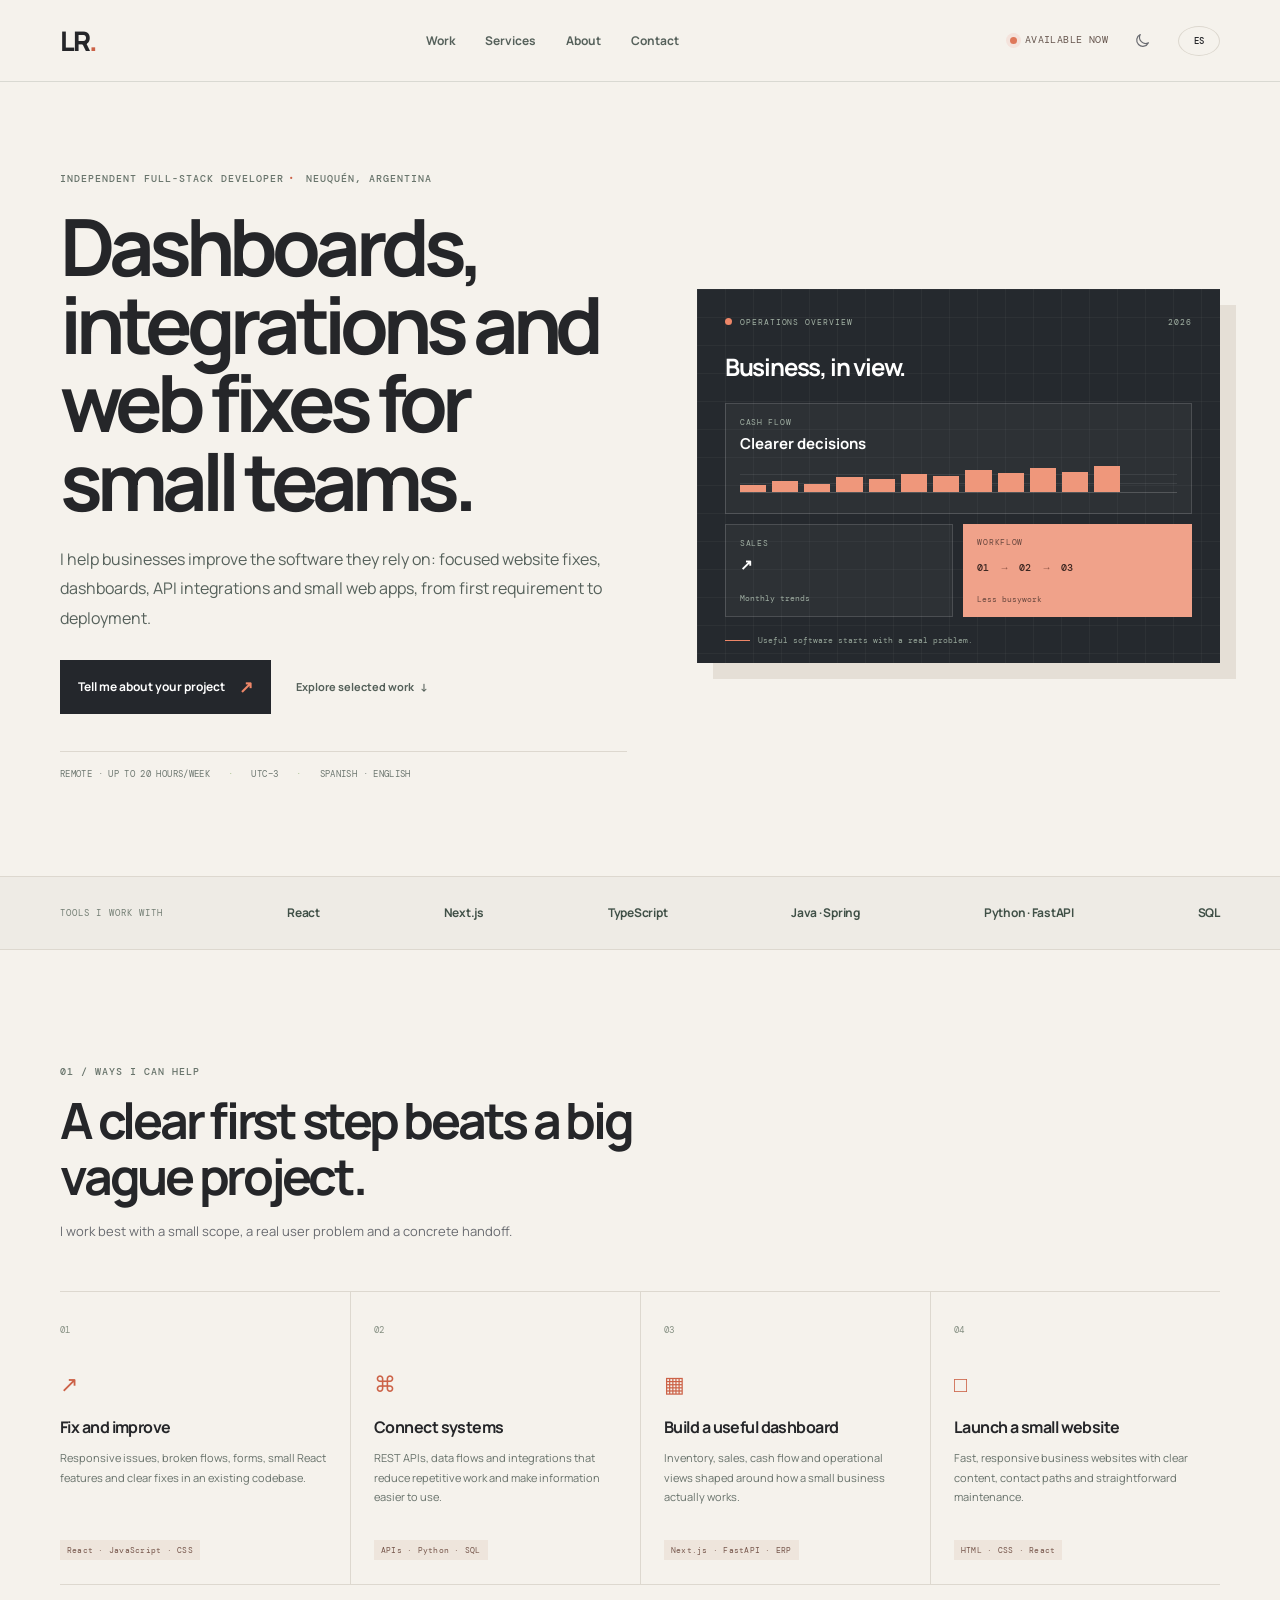
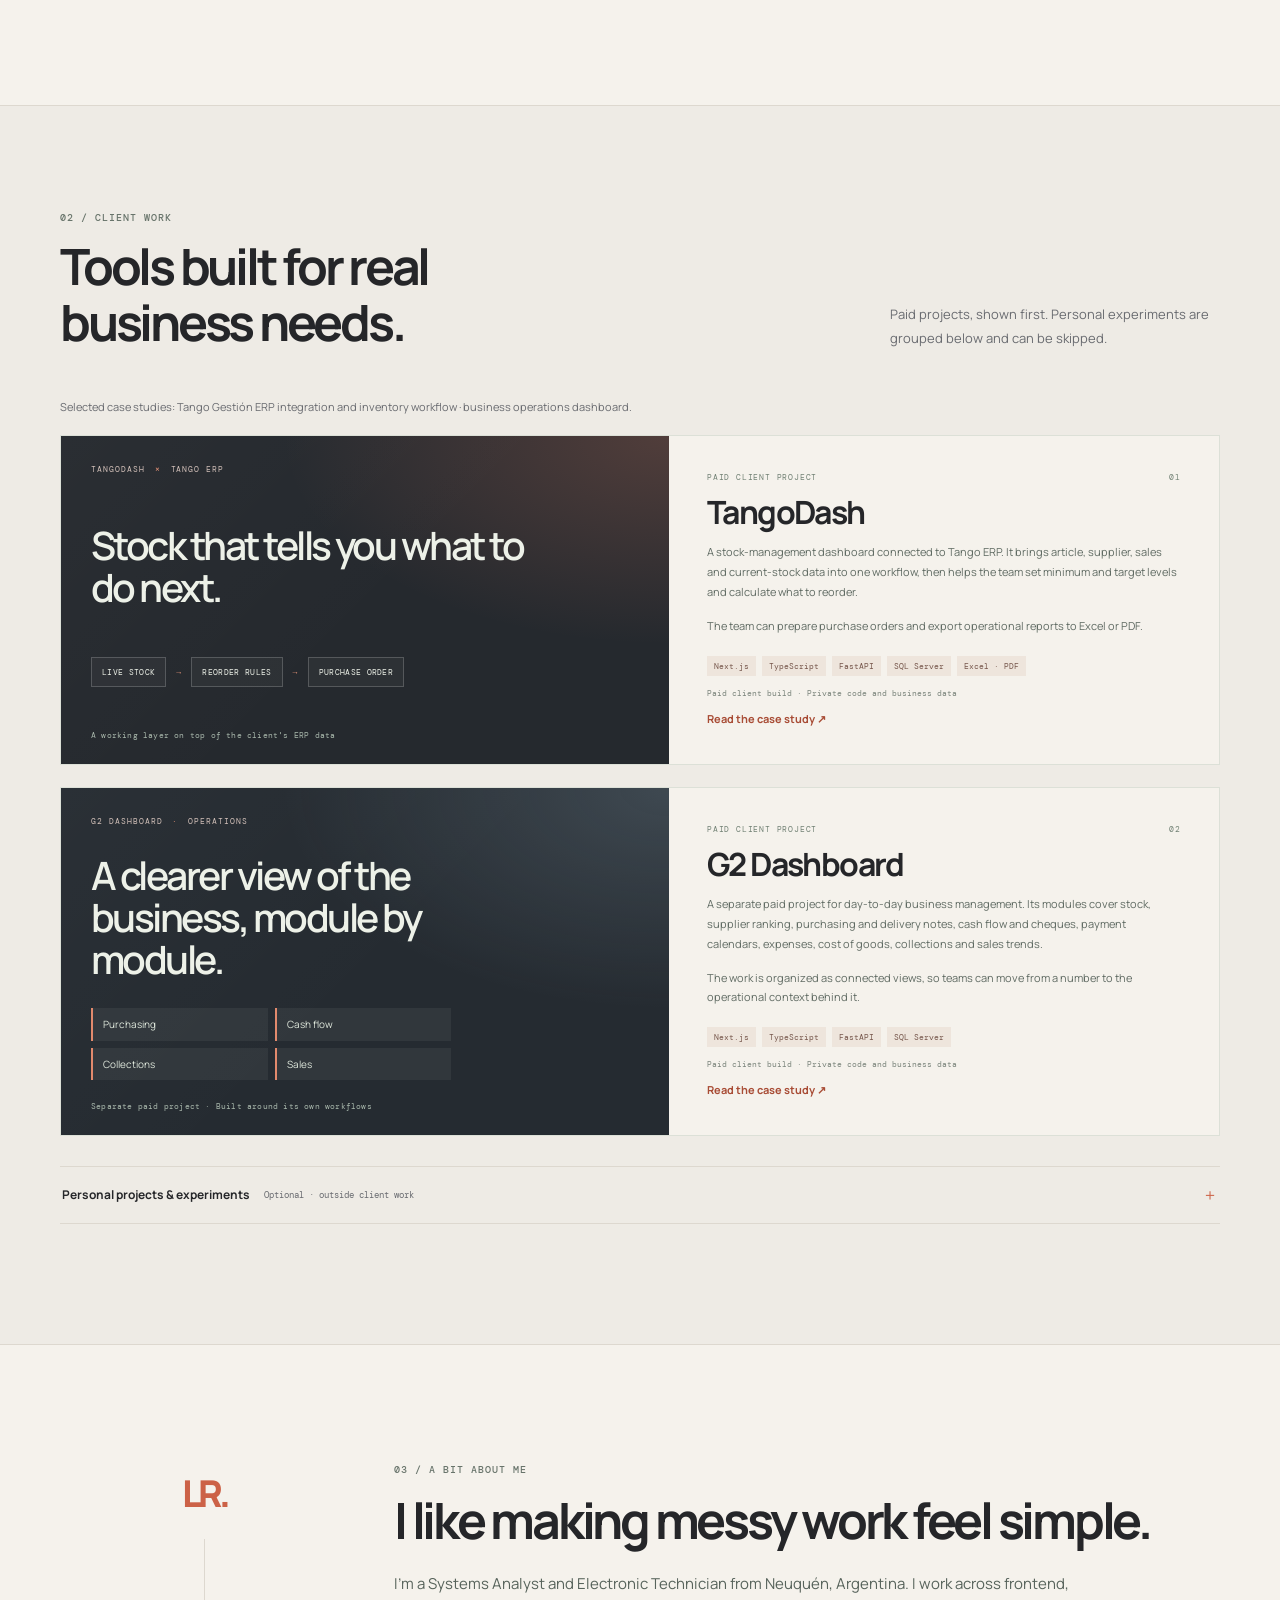
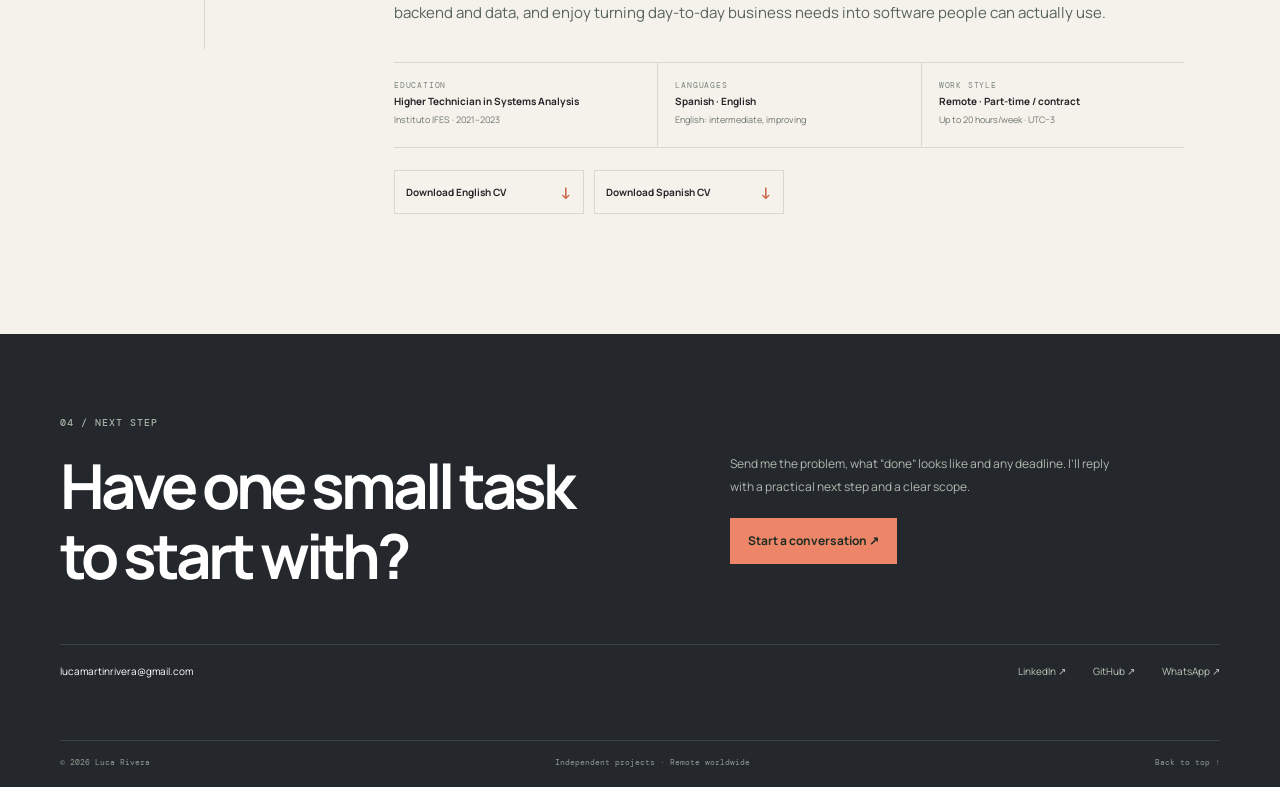
==== commit eb4a056d: "Improve portfolio search visibility" ====
--- a/index.html
+++ b/index.html
@@ -4,12 +4,24 @@
   <meta charset="utf-8" />
   <meta name="viewport" content="width=device-width, initial-scale=1" />
   <meta name="theme-color" content="#f4f3ee" />
-  <meta name="description" content="Luca Rivera builds practical web tools for small teams: focused fixes, business dashboards, APIs and websites." />
-  <meta property="og:title" content="Luca Rivera — Full-Stack Developer" />
-  <meta property="og:description" content="Websites, dashboards and API integrations for small teams. Available for remote projects." />
-  <title>Luca Rivera — Full-Stack Developer</title>
+  <meta name="description" content="I build business dashboards, Tango Gestión ERP integrations and APIs for small teams. Systems Analyst in Argentina, available for remote projects.">
+  <meta property="og:title" content="Luca Rivera | Business Dashboards, ERP Integrations & APIs">
+  <meta property="og:description" content="I build business dashboards, Tango Gestión ERP integrations and APIs for small teams. Systems Analyst in Argentina, available for remote projects.">
+  <title>Luca Rivera | Business Dashboards, ERP Integrations & APIs</title>
   <link rel="stylesheet" href="styles.css" />
   <script src="app.js" defer></script>
+  <meta property="og:type" content="website">
+  <meta property="og:url" content="https://lucaunlimited.github.io/">
+  <meta property="og:image" content="https://lucaunlimited.github.io/assets/og-cover.svg">
+  <meta name="twitter:card" content="summary_large_image">
+  <meta name="twitter:title" content="Luca Rivera | Business Dashboards, ERP Integrations & APIs">
+  <meta name="twitter:description" content="I build business dashboards, Tango Gestión ERP integrations and APIs for small teams. Systems Analyst in Argentina, available for remote projects.">
+  <meta name="twitter:image" content="https://lucaunlimited.github.io/assets/og-cover.svg">
+  <link rel="canonical" href="https://lucaunlimited.github.io/">
+  <link rel="alternate" hreflang="en" href="https://lucaunlimited.github.io/">
+  <link rel="alternate" hreflang="es" href="https://lucaunlimited.github.io/es/">
+  <link rel="alternate" hreflang="x-default" href="https://lucaunlimited.github.io/">
+  <script type="application/ld+json">{"@context":"https://schema.org","@type":"Person","name":"Luca Rivera","alternateName":"LucaUnlimited","jobTitle":"Full-Stack Developer","url":"https://lucaunlimited.github.io/","image":"https://lucaunlimited.github.io/assets/avatar-M0Nf6sOi.jpg","address":{"@type":"PostalAddress","addressLocality":"Neuquén","addressCountry":"AR"},"knowsLanguage":["Spanish","English"],"sameAs":["https://github.com/LucaUnlimited","https://www.linkedin.com/in/lucaunlimited/"],"knowsAbout":["Business dashboards","ERP integrations","REST APIs","Next.js","TypeScript","FastAPI","SQL Server"]}</script>
 </head>
 <body>
   <a class="skip-link" href="#main" data-en="Skip to content" data-es="Ir al contenido">Skip to content</a>
@@ -24,7 +36,7 @@
     <div class="header-actions">
       <span class="availability"><i></i><span data-en="Available now" data-es="Disponible ahora">Available now</span></span>
       <button class="theme-toggle" id="theme-toggle" type="button" aria-label="Switch to dark mode" title="Switch to dark mode"><svg class="theme-icon theme-icon-moon" viewBox="0 0 24 24" aria-hidden="true"><path d="M20.4 15.2A8.6 8.6 0 0 1 8.8 3.6 8.7 8.7 0 1 0 20.4 15.2Z"/></svg><svg class="theme-icon theme-icon-sun" viewBox="0 0 24 24" aria-hidden="true"><circle cx="12" cy="12" r="3.7"/><path d="M12 2v2m0 16v2M4.93 4.93l1.42 1.42m11.3 11.3 1.42 1.42M2 12h2m16 0h2M4.93 19.07l1.42-1.42m11.3-11.3 1.42-1.42"/></svg></button>
-      <button class="language-toggle" id="language-toggle" type="button" aria-label="Cambiar idioma">ES</button>
+      <a class="language-toggle" id="language-toggle" href="/es/index.html" lang="es" aria-label="Cambiar a español">ES</a>
     </div>
   </header>
 
@@ -32,7 +44,7 @@
     <section class="hero section-wrap" id="top">
       <div class="hero-copy">
         <p class="eyebrow"><span data-en="INDEPENDENT FULL-STACK DEVELOPER" data-es="DESARROLLADOR FULL-STACK INDEPENDIENTE">INDEPENDENT FULL-STACK DEVELOPER</span><b>·</b> NEUQUÉN, ARGENTINA</p>
-        <h1 data-en="Practical web tools for small teams." data-es="Herramientas web prácticas para equipos pequeños.">Practical web tools for small teams.</h1>
+        <h1 data-en="Practical web tools for small teams." data-es="Herramientas web prácticas para equipos pequeños.">Dashboards, integrations and web fixes for small teams.</h1>
         <p class="hero-intro" data-en="I help businesses improve the software they rely on: focused website fixes, dashboards, API integrations and small web apps, from first requirement to deployment." data-es="Ayudo a negocios a mejorar las herramientas digitales que usan: arreglos puntuales, dashboards, integraciones API y aplicaciones web, desde el relevamiento hasta el deploy.">I help businesses improve the software they rely on: focused website fixes, dashboards, API integrations and small web apps, from first requirement to deployment.</p>
         <div class="hero-actions">
           <a class="button button-primary" href="mailto:lucamartinrivera@gmail.com?subject=Remote%20web%20project" data-en="Tell me about your project" data-es="Cuéntame tu proyecto">Tell me about your project <span aria-hidden="true">↗</span></a>
@@ -68,13 +80,14 @@
 
     <section class="work-section" id="work"><div class="section-wrap">
       <div class="section-heading work-heading"><div><p class="eyebrow">02 / <span data-en="CLIENT WORK" data-es="TRABAJO PARA CLIENTES">CLIENT WORK</span></p><h2 data-en="Tools built for real business needs." data-es="Herramientas para necesidades reales de negocio.">Tools built for real business needs.</h2></div><p data-en="Paid projects, shown first. Personal experiments are grouped below and can be skipped." data-es="Proyectos pagos primero. Los experimentos personales están aparte y se pueden omitir.">Paid projects, shown first. Personal experiments are grouped below and can be skipped.</p></div>
+      <p class="seo-work-links">Selected case studies: <a href="/projects/tangodash/index.html">Tango Gestión ERP integration and inventory workflow</a> · <a href="/projects/g2-dashboard/index.html">business operations dashboard</a>.</p>
       <div class="project-grid paid-projects">
-        <article class="project-card project-featured"><div class="project-visual project-story tango-story"><span class="story-kicker">TANGODASH <i>×</i> TANGO ERP</span><strong data-en="Stock that tells you what to do next." data-es="Un stock que te indica qué hacer después.">Stock that tells you what to do next.</strong><div class="story-flow"><span data-en="LIVE STOCK" data-es="STOCK ACTUAL">LIVE STOCK</span><b>→</b><span data-en="REORDER RULES" data-es="REGLAS DE REPOSICIÓN">REORDER RULES</span><b>→</b><span data-en="PURCHASE ORDER" data-es="ORDEN DE COMPRA">PURCHASE ORDER</span></div><small data-en="A working layer on top of the client's ERP data" data-es="Una capa de trabajo sobre los datos del ERP del cliente">A working layer on top of the client's ERP data</small></div><div class="project-copy"><div class="project-overline"><span data-en="PAID CLIENT PROJECT" data-es="PROYECTO PAGO">PAID CLIENT PROJECT</span><span>01</span></div><h3>TangoDash</h3><p data-en="A stock-management dashboard connected to Tango ERP. It brings article, supplier, sales and current-stock data into one workflow, then helps the team set minimum and target levels and calculate what to reorder." data-es="Dashboard de stock conectado a Tango ERP. Reúne artículos, proveedores, ventas y existencias en un mismo flujo; permite definir mínimos y máximos y calcular qué reponer.">A stock-management dashboard connected to Tango ERP. It brings article, supplier, sales and current-stock data into one workflow, then helps the team set minimum and target levels and calculate what to reorder.</p><p data-en="The team can prepare purchase orders and export operational reports to Excel or PDF." data-es="El equipo puede preparar órdenes de compra y exportar reportes operativos a Excel o PDF.">The team can prepare purchase orders and export operational reports to Excel or PDF.</p><div class="project-stack"><span>Next.js</span><span>TypeScript</span><span>FastAPI</span><span>SQL Server</span><span>Excel · PDF</span></div><p class="private-note" data-en="Paid client build · Private code and business data" data-es="Desarrollo pago para cliente · Código y datos privados">Paid client build · Private code and business data</p></div></article>
-        <article class="project-card project-featured"><div class="project-visual project-story g2-story"><span class="story-kicker">G2 DASHBOARD <i>·</i> OPERATIONS</span><strong data-en="A clearer view of the business, module by module." data-es="Una visión más clara del negocio, módulo a módulo.">A clearer view of the business, module by module.</strong><div class="story-modules"><span data-en="Purchasing" data-es="Compras">Purchasing</span><span data-en="Cash flow" data-es="Flujo de caja">Cash flow</span><span data-en="Collections" data-es="Cobranzas">Collections</span><span data-en="Sales" data-es="Ventas">Sales</span></div><small data-en="Separate paid project · Built around its own workflows" data-es="Proyecto pago independiente · Diseñado para sus propios procesos">Separate paid project · Built around its own workflows</small></div><div class="project-copy"><div class="project-overline"><span data-en="PAID CLIENT PROJECT" data-es="PROYECTO PAGO">PAID CLIENT PROJECT</span><span>02</span></div><h3>G2 Dashboard</h3><p data-en="A separate paid project for day-to-day business management. Its modules cover stock, supplier ranking, purchasing and delivery notes, cash flow and cheques, payment calendars, expenses, cost of goods, collections and sales trends." data-es="Proyecto pago independiente para la gestión diaria del negocio. Sus módulos abarcan stock, ranking de proveedores, compras y remitos, flujo de caja y cheques, calendario de pagos, gastos, costo de mercadería, cobranzas y evolución de ventas.">A separate paid project for day-to-day business management. Its modules cover stock, supplier ranking, purchasing and delivery notes, cash flow and cheques, payment calendars, expenses, cost of goods, collections and sales trends.</p><p data-en="The work is organized as connected views, so teams can move from a number to the operational context behind it." data-es="La información se organiza en vistas conectadas para pasar de un número al contexto operativo que lo explica.">The work is organized as connected views, so teams can move from a number to the operational context behind it.</p><div class="project-stack"><span>Next.js</span><span>TypeScript</span><span>FastAPI</span><span>SQL Server</span></div><p class="private-note" data-en="Paid client build · Private code and business data" data-es="Desarrollo pago para cliente · Código y datos privados">Paid client build · Private code and business data</p></div></article>
+        <article class="project-card project-featured"><div class="project-visual project-story tango-story"><span class="story-kicker">TANGODASH <i>×</i> TANGO ERP</span><strong data-en="Stock that tells you what to do next." data-es="Un stock que te indica qué hacer después.">Stock that tells you what to do next.</strong><div class="story-flow"><span data-en="LIVE STOCK" data-es="STOCK ACTUAL">LIVE STOCK</span><b>→</b><span data-en="REORDER RULES" data-es="REGLAS DE REPOSICIÓN">REORDER RULES</span><b>→</b><span data-en="PURCHASE ORDER" data-es="ORDEN DE COMPRA">PURCHASE ORDER</span></div><small data-en="A working layer on top of the client's ERP data" data-es="Una capa de trabajo sobre los datos del ERP del cliente">A working layer on top of the client's ERP data</small></div><div class="project-copy"><div class="project-overline"><span data-en="PAID CLIENT PROJECT" data-es="PROYECTO PAGO">PAID CLIENT PROJECT</span><span>01</span></div><h3>TangoDash</h3><p data-en="A stock-management dashboard connected to Tango ERP. It brings article, supplier, sales and current-stock data into one workflow, then helps the team set minimum and target levels and calculate what to reorder." data-es="Dashboard de stock conectado a Tango ERP. Reúne artículos, proveedores, ventas y existencias en un mismo flujo; permite definir mínimos y máximos y calcular qué reponer.">A stock-management dashboard connected to Tango ERP. It brings article, supplier, sales and current-stock data into one workflow, then helps the team set minimum and target levels and calculate what to reorder.</p><p data-en="The team can prepare purchase orders and export operational reports to Excel or PDF." data-es="El equipo puede preparar órdenes de compra y exportar reportes operativos a Excel o PDF.">The team can prepare purchase orders and export operational reports to Excel or PDF.</p><div class="project-stack"><span>Next.js</span><span>TypeScript</span><span>FastAPI</span><span>SQL Server</span><span>Excel · PDF</span></div><p class="private-note" data-en="Paid client build · Private code and business data" data-es="Desarrollo pago para cliente · Código y datos privados">Paid client build · Private code and business data</p><a class="project-link case-study-link" href="/projects/tangodash/index.html">Read the case study ↗</a></div></article>
+        <article class="project-card project-featured"><div class="project-visual project-story g2-story"><span class="story-kicker">G2 DASHBOARD <i>·</i> OPERATIONS</span><strong data-en="A clearer view of the business, module by module." data-es="Una visión más clara del negocio, módulo a módulo.">A clearer view of the business, module by module.</strong><div class="story-modules"><span data-en="Purchasing" data-es="Compras">Purchasing</span><span data-en="Cash flow" data-es="Flujo de caja">Cash flow</span><span data-en="Collections" data-es="Cobranzas">Collections</span><span data-en="Sales" data-es="Ventas">Sales</span></div><small data-en="Separate paid project · Built around its own workflows" data-es="Proyecto pago independiente · Diseñado para sus propios procesos">Separate paid project · Built around its own workflows</small></div><div class="project-copy"><div class="project-overline"><span data-en="PAID CLIENT PROJECT" data-es="PROYECTO PAGO">PAID CLIENT PROJECT</span><span>02</span></div><h3>G2 Dashboard</h3><p data-en="A separate paid project for day-to-day business management. Its modules cover stock, supplier ranking, purchasing and delivery notes, cash flow and cheques, payment calendars, expenses, cost of goods, collections and sales trends." data-es="Proyecto pago independiente para la gestión diaria del negocio. Sus módulos abarcan stock, ranking de proveedores, compras y remitos, flujo de caja y cheques, calendario de pagos, gastos, costo de mercadería, cobranzas y evolución de ventas.">A separate paid project for day-to-day business management. Its modules cover stock, supplier ranking, purchasing and delivery notes, cash flow and cheques, payment calendars, expenses, cost of goods, collections and sales trends.</p><p data-en="The work is organized as connected views, so teams can move from a number to the operational context behind it." data-es="La información se organiza en vistas conectadas para pasar de un número al contexto operativo que lo explica.">The work is organized as connected views, so teams can move from a number to the operational context behind it.</p><div class="project-stack"><span>Next.js</span><span>TypeScript</span><span>FastAPI</span><span>SQL Server</span></div><p class="private-note" data-en="Paid client build · Private code and business data" data-es="Desarrollo pago para cliente · Código y datos privados">Paid client build · Private code and business data</p><a class="project-link case-study-link" href="/projects/g2-dashboard/index.html">Read the case study ↗</a></div></article>
       </div>
       <details class="hobby-projects"><summary><span data-en="Personal projects & experiments" data-es="Proyectos personales y experimentos">Personal projects & experiments</span><small data-en="Optional · outside client work" data-es="Opcionales · fuera del trabajo para clientes">Optional · outside client work</small></summary><div class="project-grid hobby-grid">
         <article class="project-card"><div class="project-visual hobby-visual tono-visual"><img src="assets/tono-icon.png" alt="Tono app icon" loading="lazy"><div><span>TONO</span><small data-en="PLAYLIST ORGANIZER" data-es="ORGANIZADOR DE PLAYLISTS">PLAYLIST ORGANIZER</small></div></div><div class="project-copy"><div class="project-overline"><span data-en="PERSONAL PROJECT" data-es="PROYECTO PERSONAL">PERSONAL PROJECT</span><span>01</span></div><h3>tono — Spotify Playlist Organizer</h3><p data-en="A playlist workspace built around safer, more deliberate edits. Browse and sort tracks, rearrange them with drag and drop, review a draft, then confirm changes to Spotify. Snapshot checks help catch playlist changes made elsewhere." data-es="Un espacio de trabajo para editar playlists con más control. Permite buscar y ordenar temas, reacomodarlos arrastrando, revisar un borrador y confirmar los cambios en Spotify. Las verificaciones de snapshot ayudan a detectar cambios hechos en otro lugar.">A playlist workspace built around safer, more deliberate edits. Browse and sort tracks, rearrange them with drag and drop, review a draft, then confirm changes to Spotify. Snapshot checks help catch playlist changes made elsewhere.</p><p data-en="It also explores duplicate detection, private playlist copies, song tags and a mobile tagging mode." data-es="También explora detección de duplicados, copias privadas de playlists, etiquetas de canciones y un modo móvil para etiquetar.">It also explores duplicate detection, private playlist copies, song tags and a mobile tagging mode.</p><div class="project-stack"><span>Next.js</span><span>TypeScript</span><span>Spotify Web API</span><span>OAuth · PKCE</span><span>SQLite · PostgreSQL</span></div><p class="private-note" data-en="Independent project · Source repository is private" data-es="Proyecto independiente · Repositorio de código privado">Independent project · Source repository is private</p></div></article>
-        <article class="project-card"><div class="project-visual hobby-visual mesa-visual"><img class="mesa-art-truco" src="assets/mesa-truco.png" alt="Illustrated Spanish playing cards from Mesa de Juegos" loading="lazy"><img class="mesa-art-cambio" src="assets/mesa-cambio.png" alt="Card art for Cambio scorekeeping" loading="lazy"><div class="mesa-caption"><span>MESA DE JUEGOS</span><small data-en="SCORE TOGETHER, FROM ANY PHONE" data-es="ANOTEN JUNTOS, DESDE CUALQUIER TELÉFONO">SCORE TOGETHER, FROM ANY PHONE</small></div></div><div class="project-copy"><div class="project-overline"><span data-en="PERSONAL PROJECT · LIVE" data-es="PROYECTO PERSONAL · EN LÍNEA">PERSONAL PROJECT · LIVE</span><span>02</span></div><h3 data-en="Mesa de Juegos" data-es="Mesa de Juegos">Mesa de Juegos</h3><p data-en="A mobile-first scorekeeper for game nights. Truco, Cambio and Bazas get shared rooms so people can follow the same score from different phones; Qwixx and Tectonic add more ways to play. Solo games save locally and work offline." data-es="Un anotador mobile-first para noches de juegos. Truco, Cambio y Bazas tienen salas compartidas para seguir el mismo puntaje desde varios teléfonos; Qwixx y Tectonic suman otras formas de jugar. Los juegos individuales guardan localmente y funcionan sin conexión.">A mobile-first scorekeeper for game nights. Truco, Cambio and Bazas get shared rooms so people can follow the same score from different phones; Qwixx and Tectonic add more ways to play. Solo games save locally and work offline.</p><div class="project-stack"><span>React Native</span><span>Expo</span><span>TypeScript</span><span>Shared rooms</span><span>Offline</span></div><a class="project-link" href="https://mesa-de-juegos.vercel.app/" target="_blank" rel="noreferrer" data-en="Open the live app ↗" data-es="Abrir la aplicación ↗">Open the live app ↗</a></div></article>
+        <article class="project-card"><div class="project-visual hobby-visual mesa-visual"><img class="mesa-art-truco" src="assets/mesa-truco.png" alt="Illustrated Spanish playing cards from Mesa de Juegos" loading="lazy"><img class="mesa-art-cambio" src="assets/mesa-cambio.png" alt="Card art for Cambio scorekeeping" loading="lazy"><div class="mesa-caption"><span>MESA DE JUEGOS</span><small data-en="SCORE TOGETHER, FROM ANY PHONE" data-es="ANOTEN JUNTOS, DESDE CUALQUIER TELÉFONO">SCORE TOGETHER, FROM ANY PHONE</small></div></div><div class="project-copy"><div class="project-overline"><span data-en="PERSONAL PROJECT · LIVE" data-es="PROYECTO PERSONAL · EN LÍNEA">PERSONAL PROJECT · LIVE</span><span>02</span></div><h3 data-en="Mesa de Juegos" data-es="Mesa de Juegos">Mesa de Juegos</h3><p data-en="A mobile-first scorekeeper for game nights. Truco, Cambio and Bazas get shared rooms synced through a TypeScript API and Neon PostgreSQL, so players can follow the same score from different phones; Qwixx and Tectonic add more ways to play. Solo games save locally and work offline." data-es="Un anotador mobile-first para noches de juegos. Truco, Cambio y Bazas tienen salas compartidas sincronizadas mediante una API TypeScript y PostgreSQL en Neon, para seguir el mismo puntaje desde varios teléfonos; Qwixx y Tectonic suman otras formas de jugar. Los juegos individuales guardan localmente y funcionan sin conexión.">A mobile-first scorekeeper for game nights. Truco, Cambio and Bazas get shared rooms synced through a TypeScript API and Neon PostgreSQL, so players can follow the same score from different phones; Qwixx and Tectonic add more ways to play. Solo games save locally and work offline.</p><div class="project-stack"><span>React Native</span><span>Expo</span><span>TypeScript</span><span>Neon Postgres</span><span>API sync</span><span>Offline</span></div><a class="project-link" href="https://mesa-de-juegos.vercel.app/" target="_blank" rel="noreferrer" data-en="Open the live app ↗" data-es="Abrir la aplicación ↗">Open the live app ↗</a></div></article>
       </div><p class="project-anecdote"><span data-en="A small computer-vision experiment: I also built a parking-space detector with Python, YOLO and OpenCV." data-es="Como experimento de visión artificial, también hice un detector de espacios de estacionamiento con Python, YOLO y OpenCV.">A small computer-vision experiment: I also built a parking-space detector with Python, YOLO and OpenCV.</span> <a href="https://github.com/LucaUnlimited/Parking-Detector" target="_blank" rel="noreferrer" data-en="See the repo ↗" data-es="Ver repositorio ↗">See the repo ↗</a></p></details>      </div>
     </div></section>
 
@@ -83,6 +96,7 @@
     <section class="contact-section" id="contact"><div class="section-wrap contact-inner"><p class="eyebrow">04 / <span data-en="NEXT STEP" data-es="PRÓXIMO PASO">NEXT STEP</span></p><div class="contact-layout"><h2 data-en="Have one small task to start with?" data-es="¿Tienes una tarea pequeña para empezar?">Have one small task to start with?</h2><div><p data-en="Send me the problem, what “done” looks like and any deadline. I’ll reply with a practical next step and a clear scope." data-es="Cuéntame el problema, cómo se ve una entrega terminada y si hay una fecha límite. Te respondo con un próximo paso y un alcance claros.">Send me the problem, what “done” looks like and any deadline. I’ll reply with a practical next step and a clear scope.</p><a class="button button-light" href="mailto:lucamartinrivera@gmail.com?subject=Small%20remote%20project" data-en="Start a conversation ↗" data-es="Empezar una conversación ↗">Start a conversation ↗</a></div></div><div class="contact-links"><a href="mailto:lucamartinrivera@gmail.com">lucamartinrivera@gmail.com</a><a href="https://www.linkedin.com/in/lucaunlimited/" target="_blank" rel="noreferrer">LinkedIn ↗</a><a href="https://github.com/LucaUnlimited" target="_blank" rel="noreferrer">GitHub ↗</a><a href="https://wa.me/2996099114" target="_blank" rel="noreferrer">WhatsApp ↗</a></div></div></section>
   </main>
   <footer class="site-footer"><div class="section-wrap"><span>© <span id="year"></span> Luca Rivera</span><span data-en="Independent projects · Remote worldwide" data-es="Proyectos independientes · Remoto para todo el mundo">Independent projects · Remote worldwide</span><a href="#top" data-en="Back to top ↑" data-es="Volver arriba ↑">Back to top ↑</a></div></footer>
+<script type="application/ld+json">{"@context":"https://schema.org","@type":"WebSite","name":"Luca Rivera — Full-Stack Developer","url":"https://lucaunlimited.github.io/","inLanguage":"en"}</script>
 </body>
 </html>
 
--- a/styles.css
+++ b/styles.css
@@ -102,3 +102,6 @@
 .theme-icon-sun{display:none}
 html[data-theme="dark"] .theme-icon-moon{display:none}
 html[data-theme="dark"] .theme-icon-sun{display:block}
+
+/* Search-focused navigation additions */
+.language-toggle{display:inline-flex;align-items:center;justify-content:center;text-decoration:none;min-width:30px;height:30px;font:500 9px var(--mono);color:var(--ink);border:1px solid var(--line);border-radius:50%;} .language-toggle:hover{border-color:var(--accent);color:var(--accent)} .case-study-link{align-self:flex-start;margin-top:12px}.seo-work-links{font-size:11px;line-height:1.8;color:var(--muted);margin:0 0 18px}.seo-work-links a{color:var(--accent);text-underline-offset:3px}.project-featured .case-study-link{font-size:11px}.theme-toggle:focus-visible,.language-toggle:focus-visible{outline:2px solid var(--accent);outline-offset:3px}
